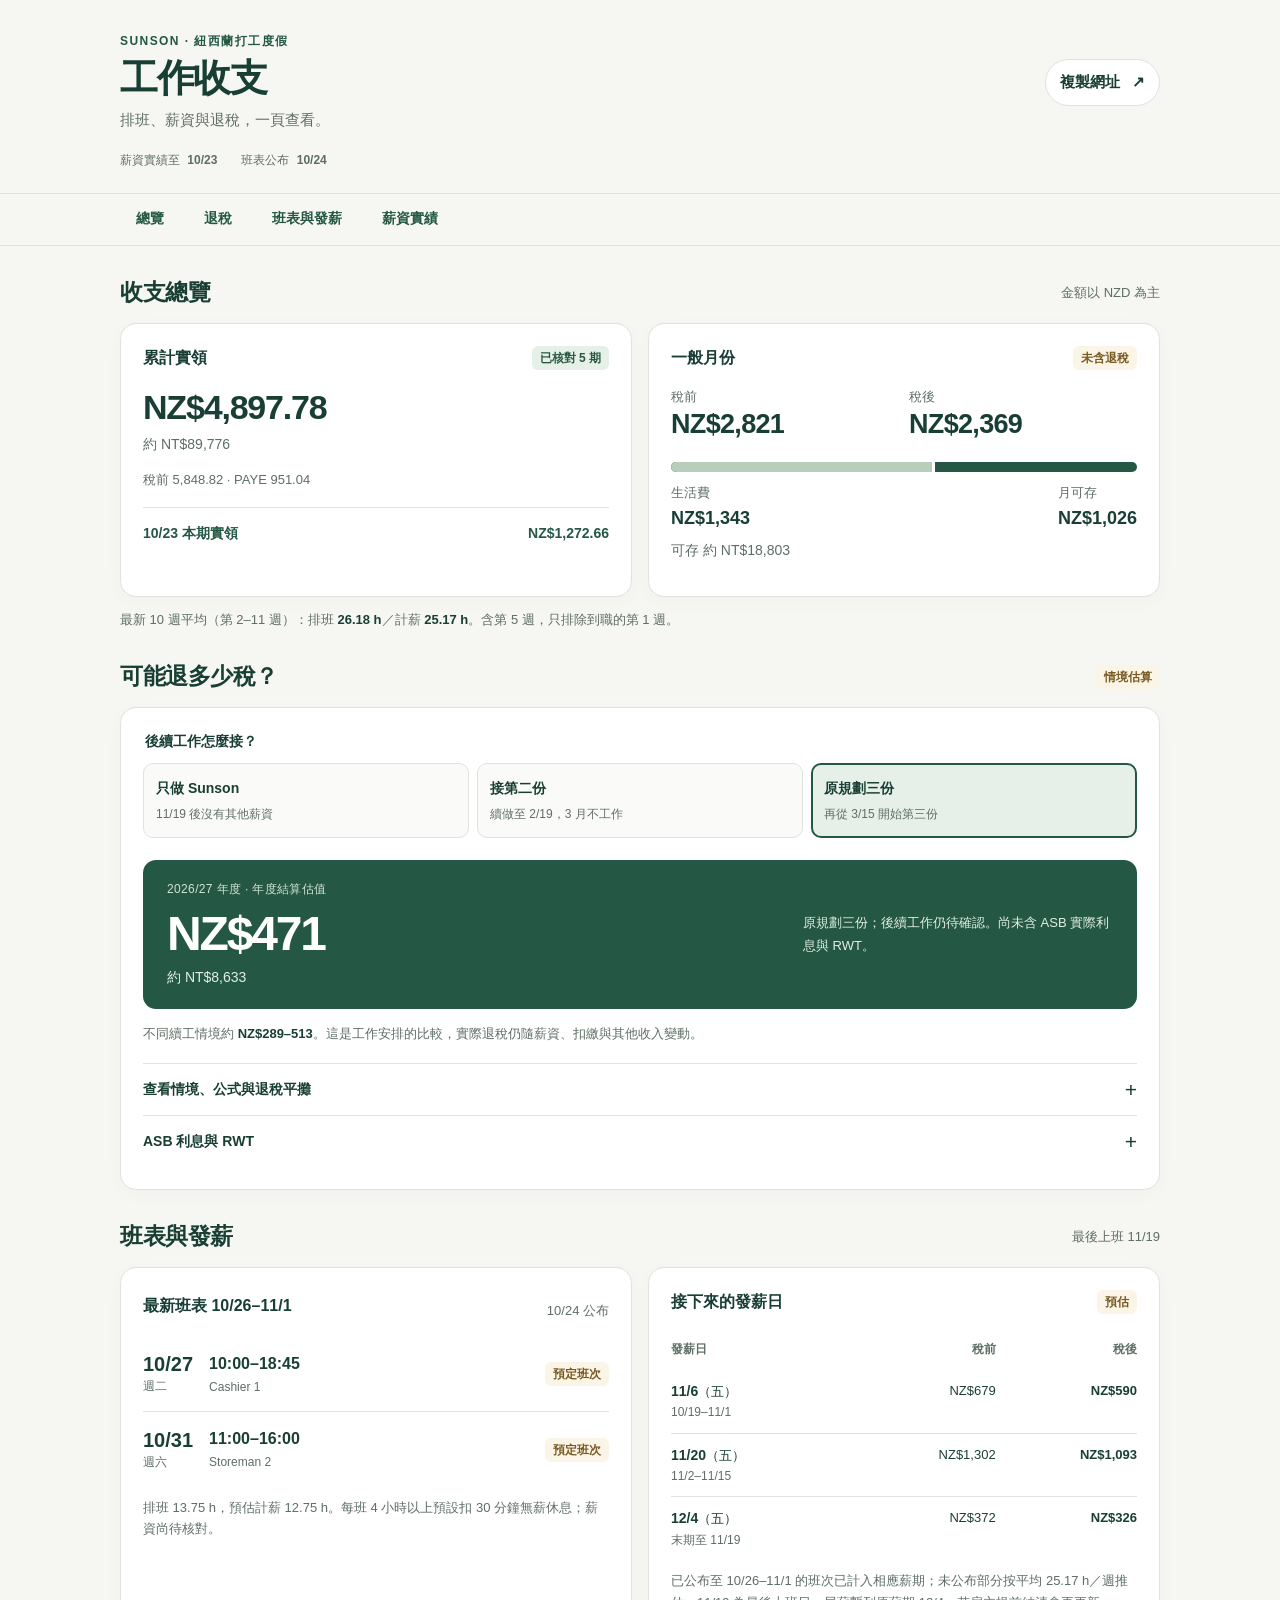
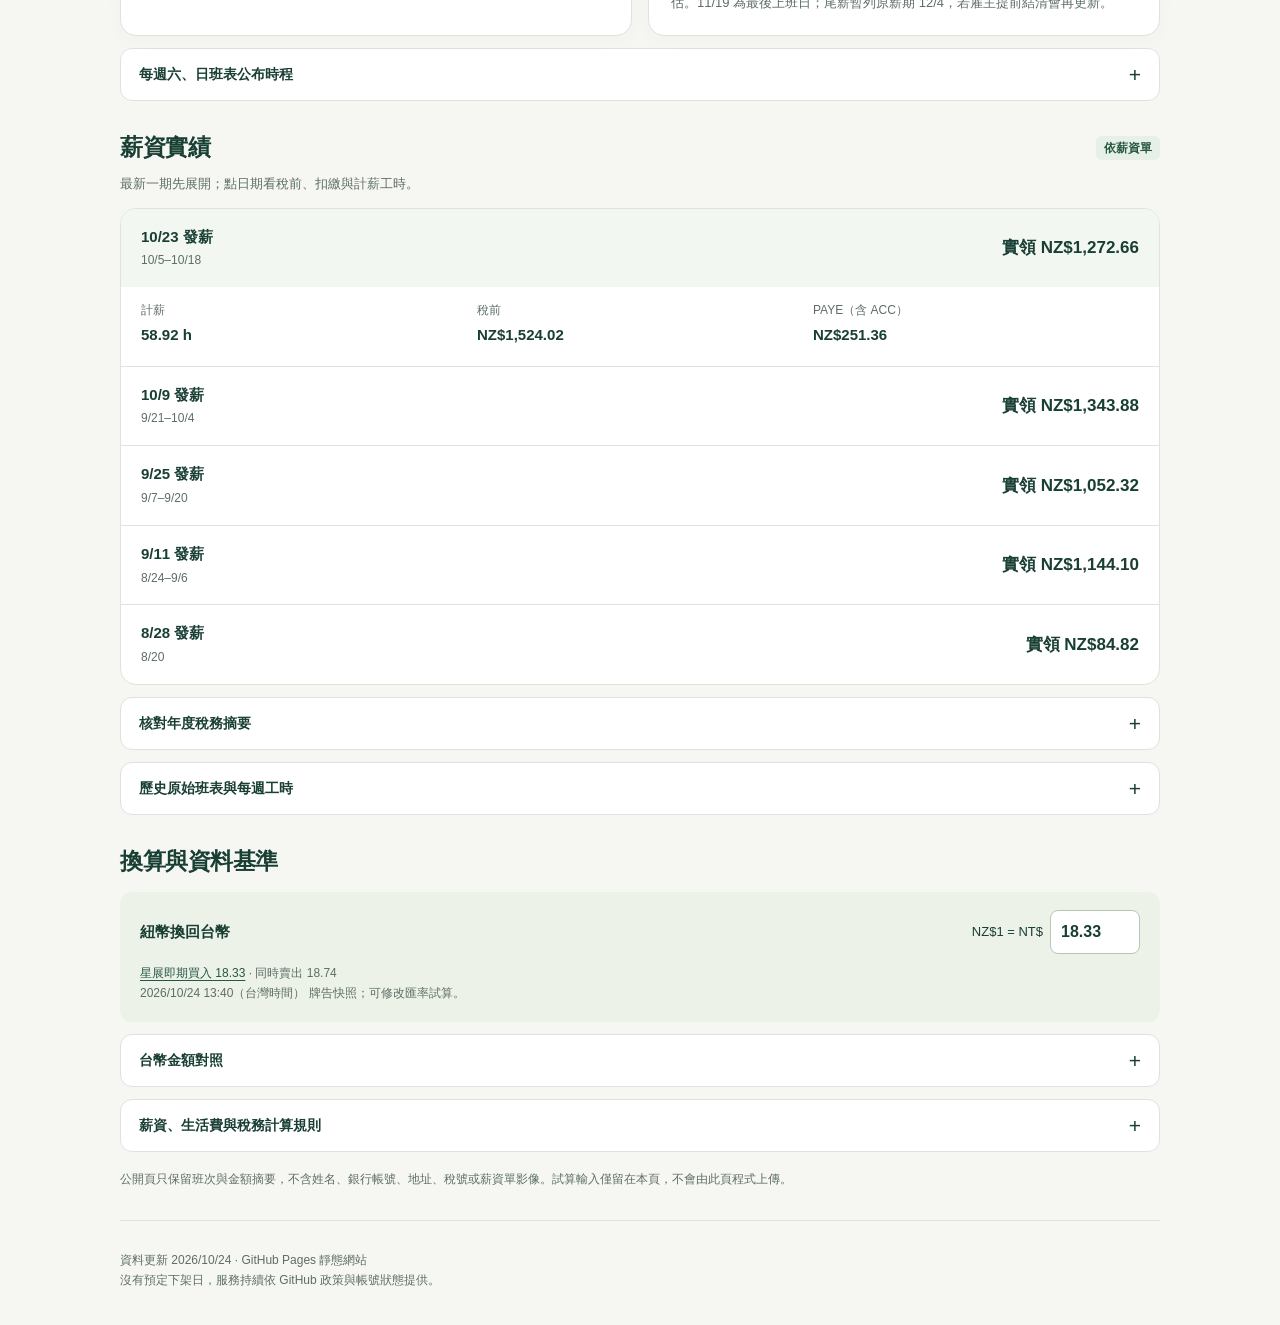
==== index.html @ 813affdb "Refresh Sunson roster and payroll forecast" ====
<!doctype html>
<html lang="zh-Hant-TW">
<head>
  <meta charset="utf-8">
  <meta name="viewport" content="width=device-width, initial-scale=1">
  <meta name="theme-color" content="#214b40">
  <meta name="robots" content="noindex,nofollow">
  <meta name="description" content="Sunson 工作排班、實際薪資與紐西蘭退稅情境。資料更新 2026/10/24，明確標示實績、班表與估算。">
  <link rel="canonical" href="https://gpt.greenparty.org.tw/sunson-work-payroll-summary/">
  <link rel="stylesheet" href="site.css?v=20261024-roster">
  <script src="site.js?v=20261024-roster" defer></script>
  <title>Sunson 工作收支｜薪資與退稅</title>
</head>
<body>
<a class="skip-link" href="#main">跳到主要內容</a>
<header class="page-header container">
  <div><p class="eyebrow">SUNSON · 紐西蘭打工度假</p><h1>工作收支</h1><p class="header-description">排班、薪資與退稅，一頁查看。</p></div>
  <button id="shareButton" class="share-button" type="button">複製網址 <span aria-hidden="true">↗</span></button>
  <p id="shareStatus" class="sr-only" role="status"></p>
  <div class="freshness"><!-- model:freshness:start -->
<span>薪資實績至 <b>10/23</b></span><span>班表公布 <b>10/24</b></span>
<!-- model:freshness:end --></div>
</header>
<nav class="section-nav" aria-label="頁內導覽"><div class="container"><a href="#overview">總覽</a><a href="#tax">退稅</a><a href="#schedule">班表與發薪</a><a href="#payroll">薪資實績</a></div></nav>
<main id="main" class="container">
  <section id="overview" class="page-section">
    <div class="section-heading"><h2>收支總覽</h2><span class="section-note">金額以 NZD 為主</span></div>
    <!-- model:overview:start -->
<div class="overview-grid">
<article class="card actual-card"><div class="card-top"><h3>累計實領</h3><span class="tag actual">已核對 5 期</span></div><p class="big-number">NZ$4,897.78</p><p class="twd"><span data-nzd-to-twd="4897.78">約 NT$89,776</span></p><p class="muted">稅前 5,848.82 · PAYE 951.04</p><a class="card-link" href="#payroll"><span>10/23 本期實領</span><b>NZ$1,272.66</b></a></article>
<article class="card budget-card"><div class="card-top"><h3>一般月份</h3><span class="tag estimate">未含退稅</span></div><div class="salary-pair"><div><span>稅前</span><strong>NZ$2,821</strong></div><div><span>稅後</span><strong>NZ$2,369</strong></div></div><div class="budget-bar" role="img" aria-label="稅後月收入約 2,369 元，其中生活費 1,343 元，可存 1,026 元"><span style="width:56.70%"></span></div><div class="budget-line"><span>生活費 <b>NZ$1,343</b></span><span>月可存 <b>NZ$1,026</b></span></div><p class="twd">可存 <span data-nzd-to-twd="1025.81">約 NT$18,803</span></p></article></div>
<p class="basis-line">最新 10 週平均（第 2–11 週）：排班 <b>26.18 h</b>／計薪 <b>25.17 h</b>。含第 5 週，只排除到職的第 1 週。</p>
<!-- model:overview:end -->
  </section>
  <section id="tax" class="page-section">
    <div class="section-heading"><h2>可能退多少稅？</h2><span class="tag estimate">情境估算</span></div>
    <div class="card tax-card">
      <!-- model:refund:start -->
<fieldset class="plan-options"><legend>後續工作怎麼接？</legend><label class="plan-option"><input type="radio" name="workPlan" value="sunson" ><span><b>只做 Sunson</b><small>11/19 後沒有其他薪資</small></span></label><label class="plan-option"><input type="radio" name="workPlan" value="two_jobs" ><span><b>接第二份</b><small>續做至 2/19，3 月不工作</small></span></label><label class="plan-option"><input type="radio" name="workPlan" value="planned" checked><span><b>原規劃三份</b><small>再從 3/15 開始第三份</small></span></label></fieldset>
<div class="refund-hero"><div><span class="overline">2026/27 年度 · 年度結算估值</span><p id="refundValue" class="refund-number">NZ$471</p><p id="refundTwd" class="twd" data-nzd-to-twd="470.98">約 NT$8,633</p></div><p id="refundBasis" class="refund-context">原規劃三份工作；後兩份尚未確定。<br>尚未含 ASB 實際利息與 RWT。</p></div>
<p class="notice">不同續工情境約 <b>NZ$289–513</b>。這是工作安排的比較，實際退稅仍隨薪資、扣繳與其他收入變動。</p>
<!-- model:refund:end -->
      <details class="disclosure"><summary>查看情境、公式與退稅平攤</summary><div class="disclosure-body">
        <!-- model:refund-detail:start -->
<div class="table-wrap"><table><caption>工作安排情境（均含已領薪資）</caption><thead><tr><th>安排</th><th>年度稅前</th><th>退稅估值</th></tr></thead><tbody><tr><th scope="row">只做 Sunson</th><td>NZ$8,202</td><td><b>NZ$289</b></td></tr><tr><th scope="row">接第二份</th><td>NZ$16,759</td><td><b>NZ$513</b></td></tr><tr><th scope="row">原規劃三份</th><td>NZ$17,410</td><td><b>NZ$471</b></td></tr></tbody></table></div>
<p class="muted">第二份暫定 2026/11/20–2027/2/19；第三份暫定 2027/3/15 起。條件沿用相同時薪、平均工時、M 稅碼及雙週發薪，均屬假設。</p>
<h3>所選情境的計算</h3><table class="math-table"><tbody><tr><th scope="row">年度應稅薪資</th><td data-tax-field="gross">NZ$17,409.57</td></tr><tr><th scope="row">薪資已扣及預估 PAYE（含 ACC）</th><td data-tax-field="paye">NZ$2,730.32</td></tr><tr><th scope="row">利息／已扣 RWT</th><td data-tax-field="interest">金額未提供；基準未計</td></tr><tr><th scope="row">全年應繳所得稅</th><td data-tax-field="income_tax">NZ$1,954.67</td></tr><tr><th scope="row">全年薪資 ACC</th><td data-tax-field="acc">NZ$304.67</td></tr><tr><th scope="row">PAYE＋RWT－所得稅－ACC</th><td data-tax-field="refund">NZ$470.98</td></tr></tbody></table>
<p class="muted">PAYE 包含 ACC，不能把扣繳全數視為可退所得稅。首末不足完整薪期仍依正常雙週算扣繳；各雇主分開計算。</p>
<h3>工時與薪期改變時</h3><table><tbody><tr><th scope="row">原規劃，未公布班次 20 h／週</th><td>NZ$452.33</td></tr><tr><th scope="row">原規劃，平均 25.17 h／週</th><td>NZ$470.98</td></tr><tr><th scope="row">原規劃，未公布班次 32 h／週</th><td>NZ$463.92</td></tr><tr><th scope="row">後兩份改為週薪（日期相同）</th><td>NZ$493.42</td></tr></tbody></table><p class="muted">20／32 小時只替換未公布部分，保留已公布班表及實績。薪期比較保留 Sunson 雙週、僅改後兩份；不是保證範圍。</p>
<h3>把退稅攤回每月</h3><table><thead><tr><th>攤回方式</th><th>含退稅月領</th><th>月可存</th></tr></thead><tbody><tr><th scope="row">6 個月</th><td data-spread-net="6">NZ$2,448</td><td data-spread-saving="6">NZ$1,104</td></tr><tr><th scope="row">9 個月</th><td data-spread-net="9">NZ$2,421</td><td data-spread-saving="9">NZ$1,078</td></tr></tbody></table><p class="muted">僅供月平均比較；稅前月薪不變，退稅會在結算後入帳。9 個月情境未計下一稅年度可能退稅。</p>
<!-- model:refund-detail:end -->
      </div></details>
      <details class="disclosure"><summary>ASB 利息與 RWT</summary><div class="disclosure-body">
        <!-- model:bank:start -->
<div class="bank-note"><div><span class="overline">已確認帳戶</span><h3>ASB Savings On Call <strong>0.25% p.a.</strong></h3></div><span class="tag estimate">利息金額待確認</span></div><p>可隨時動用，所有餘額同率；按日計息、每月入帳。0.25% 自 2026/7/15 09:00 生效，於 2026-10-23 查核。<a href="https://www.asb.co.nz/bank-accounts/interest-rates-fees.html" target="_blank" rel="noopener noreferrer">ASB 官方利率</a>。</p><p class="muted">每 NZ$1,000 平均餘額，一年稅前利息約 NZ$2.50。下方只估 10/24–3/31 的 159 天；以現行利率維持不變為假設。過去已累積但未入帳利息仍需補入；年度金額以 ASB／myIR 為準。輸入留在此裝置，不會上傳。</p>
<div class="input-grid"><label>未來期間平均餘額（NZ$）<input id="bankBalance" type="number" min="0" step="100" placeholder="例如 5,000" inputmode="decimal"></label><label>RWT 稅率（請核對實際設定）<select id="bankRwt"><option value="0.105">10.5%</option><option value="0.175" selected>17.5%（暫用假設）</option><option value="0.30">30%</option><option value="0.33">33%</option><option value="0.39">39%</option><option value="0.45">45%</option></select></label></div><p id="interestImpact" class="input-feedback" aria-live="polite">利息與 RWT 金額未提供，目前退稅先依薪資估算。</p>
<details class="disclosure"><summary>補入截至目前已收利息與 RWT</summary><div class="disclosure-body"><div class="input-grid"><label>已收稅前利息（NZ$）<input id="interestIncome" type="number" min="0" step="0.01" placeholder="依 ASB 或 myIR 金額" inputmode="decimal"></label><label>已扣 RWT（NZ$）<input id="interestRwt" type="number" min="0" step="0.01" placeholder="依 ASB 或 myIR 金額" inputmode="decimal"></label></div></div></details><p class="muted">居民利息加進所得稅，不計 ACC；RWT 再抵扣。若邊際稅率與 RWT 同為 17.5%，小額利息通常不改變退稅。若為非稅務居民，需改查 NRWT。<a href="https://www.ird.govt.nz/rwt-rate" target="_blank" rel="noopener noreferrer">IRD 利息扣繳規則</a></p>
<!-- model:bank:end -->
      </div></details>
      <p id="taxStatus" class="sr-only" role="status" aria-live="polite"></p>
    </div>
  </section>
  <section id="schedule" class="page-section">
    <div class="section-heading"><h2>班表與發薪</h2><span class="section-note">最後上班 11/19</span></div>
    <div class="schedule-grid">
      <article class="card"><!-- model:roster:start -->
<div class="subhead"><h3>最新班表 10/26–11/1</h3><span class="muted">10/24 公布</span></div><ul class="shift-list"><li><div class="shift-date"><b>10/27</b><span>週二</span></div><div><strong>10:00–18:45</strong><small>Cashier 1</small></div><span class="tag estimate">預定班次</span></li><li><div class="shift-date"><b>10/31</b><span>週六</span></div><div><strong>11:00–16:00</strong><small>Storeman 2</small></div><span class="tag estimate">預定班次</span></li></ul><p class="muted">排班 13.75 h，預估計薪 12.75 h。每班 4 小時以上預設扣 30 分鐘無薪休息；薪資尚待核對。</p>
<!-- model:roster:end --></article>
      <article class="card"><div class="subhead"><h3>接下來的發薪日</h3><span class="tag estimate">預估</span></div>
        <!-- model:paydays:start -->
<table class="payday-table"><thead><tr><th>發薪日</th><th>稅前</th><th>稅後</th></tr></thead><tbody><tr><th scope="row"><b>11/6</b><span class="pay-weekday">（五）</span><small>10/19–11/1</small></th><td>NZ$679</td><td><b>NZ$590</b></td></tr><tr><th scope="row"><b>11/20</b><span class="pay-weekday">（五）</span><small>11/2–11/15</small></th><td>NZ$1,302</td><td><b>NZ$1,093</b></td></tr><tr><th scope="row"><b>12/4</b><span class="pay-weekday">（五）</span><small>末期至 11/19</small></th><td>NZ$372</td><td><b>NZ$326</b></td></tr></tbody></table><p class="muted">已公布至 10/26–11/1 的班次已計入相應薪期；未公布部分按平均 25.17 h／週推估。11/19 為最後上班日；尾薪暫列原薪期 12/4，若雇主提前結清會再更新。</p>
<!-- model:paydays:end -->
      </article>
    </div>
    <details class="disclosure standalone"><summary>每週六、日班表公布時程</summary><div class="disclosure-body"><!-- model:publish:start -->
<ul class="publication-list"><li><b>10/31–11/1</b><span>公布 11/2–11/8 班表</span></li><li><b>11/7–11/8</b><span>公布 11/9–11/15 班表</span></li><li><b>11/14–11/15</b><span>公布 11/16–11/22 班表</span></li></ul><p class="muted">依每週六、日公布的安排推估；最後一週只工作至 11/19。</p>
<!-- model:publish:end --></div></details>
  </section>
  <section id="payroll" class="page-section">
    <div class="section-heading"><h2>薪資實績</h2><span class="tag actual">依薪資單</span></div>
    <p class="section-intro">最新一期先展開；點日期看稅前、扣繳與計薪工時。</p>
    <!-- model:actual:start -->
<div class="pay-records"><details class="pay-record" open><summary><span><b>10/23 發薪</b><small>10/5–10/18</small></span><span class="record-net">實領 NZ$1,272.66</span></summary><div class="record-body"><dl class="record-grid"><div><dt>計薪</dt><dd>58.92 h</dd></div><div><dt>稅前</dt><dd>NZ$1,524.02</dd></div><div><dt>PAYE（含 ACC）</dt><dd>NZ$251.36</dd></div></dl></div></details><details class="pay-record" ><summary><span><b>10/9 發薪</b><small>9/21–10/4</small></span><span class="record-net">實領 NZ$1,343.88</span></summary><div class="record-body"><dl class="record-grid"><div><dt>計薪</dt><dd>62.33 h</dd></div><div><dt>稅前</dt><dd>NZ$1,612.22</dd></div><div><dt>PAYE（含 ACC）</dt><dd>NZ$268.34</dd></div></dl></div></details><details class="pay-record" ><summary><span><b>9/25 發薪</b><small>9/7–9/20</small></span><span class="record-net">實領 NZ$1,052.32</span></summary><div class="record-body"><dl class="record-grid"><div><dt>計薪</dt><dd>48.37 h</dd></div><div><dt>稅前</dt><dd>NZ$1,251.14</dd></div><div><dt>PAYE（含 ACC）</dt><dd>NZ$198.82</dd></div></dl></div></details><details class="pay-record" ><summary><span><b>9/11 發薪</b><small>8/24–9/6</small></span><span class="record-net">實領 NZ$1,144.10</span></summary><div class="record-body"><dl class="record-grid"><div><dt>計薪</dt><dd>55.83 h</dd></div><div><dt>稅前</dt><dd>NZ$1,364.80</dd></div><div><dt>PAYE（含 ACC）</dt><dd>NZ$220.70</dd></div></dl></div></details><details class="pay-record" ><summary><span><b>8/28 發薪</b><small>8/20</small></span><span class="record-net">實領 NZ$84.82</span></summary><div class="record-body"><dl class="record-grid"><div><dt>計薪</dt><dd>4.67 h</dd></div><div><dt>稅前</dt><dd>NZ$96.64</dd></div><div><dt>PAYE（含 ACC）</dt><dd>NZ$11.82</dd></div></dl></div></details></div>
<!-- model:actual:end -->
    <details class="disclosure standalone"><summary>核對年度稅務摘要</summary><div class="disclosure-body"><!-- model:tax-proof:start -->
<p>5 期薪資與 10/23 稅務摘要相符：應稅 <b>NZ$5,848.82</b>，PAYE <b>NZ$951.04</b>；其中 ACC NZ$102.34、所得稅 NZ$848.70。</p>
<!-- model:tax-proof:end --></div></details>
    <details class="disclosure standalone"><summary>歷史原始班表與每週工時</summary><div class="disclosure-body"><!-- model:weeks:start -->
<div class="week-records"><details class="week-record"><summary><span><b>第 11 週 · 10/26–11/1</b><small>排班 13.75 h · 計薪約 12.75 h</small></span><span class="tag estimate">班表估計</span></summary><ul class="week-shifts"><li><span>10/27</span><b>10:00–18:45</b></li><li><span>10/31</span><b>11:00–16:00</b></li></ul></details><details class="week-record"><summary><span><b>第 10 週 · 10/19–10/25</b><small>排班 14.50 h · 計薪約 13.50 h</small></span><span class="tag estimate">班表估計</span></summary><ul class="week-shifts"><li><span>10/21</span><b>09:15–18:45</b></li><li><span>10/24</span><b>11:00–16:00</b></li></ul></details><details class="week-record"><summary><span><b>第 9 週 · 10/12–10/18</b><small>排班 25.75 h · 計薪約 25.39 h</small></span><span class="tag estimate">薪期拆估</span></summary><ul class="week-shifts"><li><span>10/16</span><b>10:30–18:45</b></li><li><span>10/17、10/18</span><b>10:00–18:45</b></li></ul></details><details class="week-record"><summary><span><b>第 8 週 · 10/5–10/11</b><small>排班 34.00 h · 計薪約 33.53 h</small></span><span class="tag estimate">薪期拆估</span></summary><ul class="week-shifts"><li><span>10/8、10/9</span><b>10:30–18:45</b></li><li><span>10/10、10/11</span><b>10:00–18:45</b></li></ul></details><details class="week-record"><summary><span><b>第 7 週 · 9/28–10/4</b><small>排班 31.00 h · 計薪約 29.61 h</small></span><span class="tag estimate">薪期拆估</span></summary><ul class="week-shifts"><li><span>9/29、10/1、10/2</span><b>10:30–15:00</b></li><li><span>10/3、10/4</span><b>10:00–18:45</b></li></ul></details><details class="week-record"><summary><span><b>第 6 週 · 9/21–9/27</b><small>排班 34.25 h · 計薪約 32.72 h</small></span><span class="tag estimate">薪期拆估</span></summary><ul class="week-shifts"><li><span>9/21</span><b>11:00–18:45</b></li><li><span>9/22、9/25</span><b>10:30–15:00</b></li><li><span>9/26、9/27</span><b>10:00–18:45</b></li></ul></details><details class="week-record"><summary><span><b>第 5 週 · 9/14–9/20</b><small>排班 17.75 h · 計薪約 16.92 h</small></span><span class="tag estimate">薪期拆估</span></summary><ul class="week-shifts"><li><span>9/15、9/17</span><b>10:30–15:00</b></li><li><span>9/20</span><b>10:00–18:45</b></li></ul></details><details class="week-record"><summary><span><b>第 4 週 · 9/7–9/13</b><small>排班 33.00 h · 計薪約 31.45 h</small></span><span class="tag estimate">薪期拆估</span></summary><ul class="week-shifts"><li><span>9/7、9/8</span><b>11:00–18:45</b></li><li><span>9/12、9/13</span><b>10:00–18:45</b></li></ul></details><details class="week-record"><summary><span><b>第 3 週 · 8/31–9/6</b><small>排班 25.25 h · 計薪約 24.41 h</small></span><span class="tag estimate">薪期拆估</span></summary><ul class="week-shifts"><li><span>9/4</span><b>11:00–18:45</b></li><li><span>9/5、9/6</span><b>10:00–18:45</b></li></ul></details><details class="week-record"><summary><span><b>第 2 週 · 8/24–8/30</b><small>排班 32.50 h · 計薪約 31.42 h</small></span><span class="tag estimate">薪期拆估</span></summary><ul class="week-shifts"><li><span>8/27、8/28</span><b>10:00–18:00</b></li><li><span>8/29</span><b>11:00–18:45</b></li><li><span>8/30</span><b>10:00–18:45</b></li></ul></details><details class="week-record"><summary><span><b>第 1 週 · 8/17–8/23</b><small>排班 5.00 h · 計薪約 4.67 h</small></span><span class="tag actual">薪資單</span></summary><ul class="week-shifts"><li><span>8/20</span><b>10:00–15:00</b></li></ul><p class=muted>本週不列入平均。</p></details></div><p class="muted">平均採第 2–11 週，排班共 261.75 h、計薪共 251.70 h。已領薪週按薪期實績比例拆分，單週仍屬估值；未領薪週才扣預設休息。</p>
<!-- model:weeks:end --></div></details>
  </section>
  <section class="page-section" aria-labelledby="sources-title">
    <div class="section-heading"><h2 id="sources-title">換算與資料基準</h2></div>
    <div class="fx-card"><!-- model:fx:start -->
<div class="fx-heading"><label for="fxRate">紐幣換回台幣</label><span class="rate-input">NZ$1 = NT$ <input id="fxRate" type="number" min="0.01" max="1000" step="0.01" value="18.33" inputmode="decimal" aria-describedby="fxHelp"></span></div><p id="fxHelp"><a href="https://www.dbs.com.tw/personal-zh/rates/foreign-exchange-rates.page" target="_blank" rel="noopener noreferrer">星展即期買入 18.33</a> · 同時賣出 18.74<br>2026/10/24 13:40（台灣時間） 牌告快照；可修改匯率試算。</p>
<!-- model:fx:end --></div>
    <details class="disclosure standalone"><summary>台幣金額對照</summary><div class="disclosure-body"><!-- model:currency-details:start -->
<p class="muted">依上方星展買入牌告或自行輸入的匯率換算，僅供參考。</p><h3>一般月份</h3><table><tbody><tr><th scope="row">月薪稅前</th><td><span data-nzd-to-twd="2821.20">約 NT$51,713</span></td></tr><tr><th scope="row">月薪稅後</th><td><span data-nzd-to-twd="2369.14">約 NT$43,426</span></td></tr><tr><th scope="row">每月生活費</th><td><span data-nzd-to-twd="1343.33">約 NT$24,623</span></td></tr><tr><th scope="row">每月可存</th><td><span data-nzd-to-twd="1025.81">約 NT$18,803</span></td></tr></tbody></table><h3>薪資單與後續發薪</h3><ul class="currency-comparison"><li><b>11/6 預估</b><div><span><small>稅前</small><span data-nzd-to-twd="678.99">約 NT$12,446</span></span><span><small>稅後</small><span data-nzd-to-twd="590.29">約 NT$10,820</span></span></div></li><li><b>11/20 預估</b><div><span><small>稅前</small><span data-nzd-to-twd="1302.09">約 NT$23,867</span></span><span><small>稅後</small><span data-nzd-to-twd="1093.45">約 NT$20,043</span></span></div></li><li><b>12/4 預估</b><div><span><small>稅前</small><span data-nzd-to-twd="372.03">約 NT$6,819</span></span><span><small>稅後</small><span data-nzd-to-twd="326.47">約 NT$5,984</span></span></div></li><li><b>10/23 已領</b><div><span><small>稅前</small><span data-nzd-to-twd="1524.02">約 NT$27,935</span></span><span><small>稅後</small><span data-nzd-to-twd="1272.66">約 NT$23,328</span></span></div></li><li><b>10/9 已領</b><div><span><small>稅前</small><span data-nzd-to-twd="1612.22">約 NT$29,552</span></span><span><small>稅後</small><span data-nzd-to-twd="1343.88">約 NT$24,633</span></span></div></li><li><b>9/25 已領</b><div><span><small>稅前</small><span data-nzd-to-twd="1251.14">約 NT$22,933</span></span><span><small>稅後</small><span data-nzd-to-twd="1052.32">約 NT$19,289</span></span></div></li><li><b>9/11 已領</b><div><span><small>稅前</small><span data-nzd-to-twd="1364.80">約 NT$25,017</span></span><span><small>稅後</small><span data-nzd-to-twd="1144.10">約 NT$20,971</span></span></div></li><li><b>8/28 已領</b><div><span><small>稅前</small><span data-nzd-to-twd="96.64">約 NT$1,771</span></span><span><small>稅後</small><span data-nzd-to-twd="84.82">約 NT$1,555</span></span></div></li></ul><h3>所選退稅情境攤回每月</h3><ul class="currency-comparison"><li><b>攤回 6 個月</b><div><span><small>含退稅月領</small><span data-spread-net-twd="6" data-nzd-to-twd="2447.64">約 NT$44,865</span></span><span><small>月可存</small><span data-spread-saving-twd="6" data-nzd-to-twd="1104.31">約 NT$20,242</span></span></div></li><li><b>攤回 9 個月</b><div><span><small>含退稅月領</small><span data-spread-net-twd="9" data-nzd-to-twd="2421.47">約 NT$44,386</span></span><span><small>月可存</small><span data-spread-saving-twd="9" data-nzd-to-twd="1078.14">約 NT$19,762</span></span></div></li></ul>
<!-- model:currency-details:end --></div></details>
    <details class="disclosure standalone"><summary>薪資、生活費與稅務計算規則</summary><div class="disclosure-body"><!-- model:method:start -->
<div class="method-grid"><div><h3>薪資與預算</h3><ul><li>累計前 20 小時按 NZ$19.16，其後 NZ$23.95；另加 8% 假期加給，已計入各期稅前。</li><li>未領薪每班滿 4 小時扣 30 分鐘；薪資單時數保留實績，不再扣一次。</li><li>一般月薪按雙週 ×26÷12；固定生活費每週 NZ$310，月化 ×52÷12。房租 120、油錢 40、餐費 150／週。</li></ul></div><div><h3>退稅的年度與限制</h3><ul><li>只計 2026/4/1–2027/3/31 入帳薪資。依假設薪期，3/26 領 3/15–21；3/22 後若 4/9 領，歸下一稅年。</li><li>M 稅碼依 IRD 官方截尾規則；普通工資與 8% 加給分別取分。公式已重現五期實際 PAYE。</li><li>ACC 1.75%，上限 NZ$156,641；利息不課 ACC。現有薪資情境皆未達 IETC 最低 NZ$24,000，未加所得稅抵免。</li><li>未提供的其他收入、境外收入、居住身分與抵免可能影響結算；後續雇主、薪期、時薪與工時確定後須重算。</li></ul></div></div>
<!-- model:method:end --><h3>官方依據</h3><!-- model:sources:start -->
<ul class="source-list"><li><a href="https://www.ird.govt.nz/-/media/project/ir/home/documents/digital-service-providers/software-providers/payroll-calculations-business-rules-specifications/payroll-calculations-and-business-rules-specification.pdf" target="_blank" rel="noopener noreferrer">IRD 2026/27 PAYE 公式 §5.2</a></li><li><a href="https://www.ird.govt.nz/income-tax/income-tax-for-individuals/tax-codes-and-tax-rates-for-individuals/tax-rates-for-individuals" target="_blank" rel="noopener noreferrer">所得稅級距</a> · <a href="https://www.ird.govt.nz/income-tax/income-tax-for-individuals/acc-clients-and-carers/acc-earners-levy-rates" target="_blank" rel="noopener noreferrer">ACC 費率</a></li><li><a href="https://www.ird.govt.nz/income-tax/income-tax-for-individuals/individual-tax-credits/independent-earner-tax-credit-ietc" target="_blank" rel="noopener noreferrer">IETC 資格</a> · <a href="https://www.ird.govt.nz/international-tax/individuals/tax-residency-status-for-individuals" target="_blank" rel="noopener noreferrer">稅務居民</a></li><li><a href="https://www.employment.govt.nz/pay-and-hours/pay-and-wages/final-pay" target="_blank" rel="noopener noreferrer">尾薪時程</a> · <a href="https://www.taxtechnical.ird.govt.nz/operational-positions/commissioners-operational-position-on-calculating-paye-on-holiday-pay" target="_blank" rel="noopener noreferrer">假期薪資扣繳</a></li><li><a href="https://www.ird.govt.nz/-/media/project/ir/home/documents/forms-and-guides/ir300---ir399/ir335/ir335.pdf" target="_blank" rel="noopener noreferrer">IRD 雇主指南（部分薪期）</a> · <a href="https://www.taxpolicy.ird.govt.nz/-/media/project/ir/tp/publications/2018/2018-other-mts-cabinet-papers/2018-other-mts-cabinet-papers-3-1-paye-pdf.pdf" target="_blank" rel="noopener noreferrer">薪資收現年度</a></li></ul>
<!-- model:sources:end --><p class="muted">官方稅務規則於 2026/10/23 查核。最終結算以 IRD 及實際收入資料為準。</p></div></details>
    <p class="privacy-note">公開頁只保留班次與金額摘要，不含姓名、銀行帳號、地址、稅號或薪資單影像。試算輸入僅留在本頁，不會由此頁程式上傳。</p>
  </section>
</main>
<footer class="container">資料更新 2026/10/24 · GitHub Pages 靜態網站<br>沒有預定下架日，服務持續依 GitHub 政策與帳號狀態提供。</footer>
<!-- model:client-data:start -->
<script id="forecastModel" type="application/json">{"scenarios": {"sunson": {"id": "sunson", "label": "只做 Sunson", "description": "11/19 後沒有其他薪資", "gross": "8201.93", "paye": "1293.94", "interest": "0", "rwt": "0", "income_tax": "861.20", "acc": "143.53", "refund": "289.21"}, "two_jobs": {"id": "two_jobs", "label": "接第二份", "description": "續做至 2/19，3 月不工作", "gross": "16758.52", "paye": "2647.00", "interest": "0", "rwt": "0", "income_tax": "1840.74", "acc": "293.27", "refund": "512.99"}, "planned": {"id": "planned", "label": "原規劃三份", "description": "再從 3/15 開始第三份", "gross": "17409.57", "paye": "2730.32", "interest": "0", "rwt": "0", "income_tax": "1954.67", "acc": "304.67", "refund": "470.98"}}, "monthly": {"gross": "2821.195", "paye": "452.0533333333333333333333333", "net": "2369.141666666666666666666667", "cost": "1343.333333333333333333333333", "saving": "1025.808333333333333333333334"}, "defaultPlan": "planned", "interest": {"account": "ASB Savings On Call", "annual_rate": "0.0025", "annual_gross": null, "annual_rwt": null, "forecast_days": 159, "checked_on": "2026-10-23", "source_url": "https://www.asb.co.nz/bank-accounts/interest-rates-fees.html", "basis": "使用者更正銀行為 ASB，確認 Savings On Call；現行 0.25% 自 2026/7/15 生效。存款餘額、實收利息及 RWT 待確認，基準未計利息。", "effective_at": "2026/7/15 09:00"}, "updated": "2026-10-24"}</script>
<!-- model:client-data:end -->
</body>
</html>
---- site.css ----
:root{--ink:#193f35;--muted:#5d6e65;--paper:#f6f7f2;--card:#fff;--line:#dce4dc;--green:#245844;--mint:#e6f0e9;--gold:#96702f;--sand:#fbf5e8;--radius:16px;--shadow:0 5px 20px #193f3506}
*{box-sizing:border-box}html{scroll-behavior:smooth;scroll-padding-top:80px}body{margin:0;background:var(--paper);color:var(--ink);font-size:15px;font-family:-apple-system,BlinkMacSystemFont,"Noto Sans TC","PingFang TC","Microsoft JhengHei",sans-serif;line-height:1.65}a{color:var(--green);text-underline-offset:3px}button,input,select{font:inherit}input,select{font-size:16px}button,a,input,select,summary{-webkit-tap-highlight-color:transparent}:focus-visible{outline:3px solid #bf8d38;outline-offset:4px}button,summary{cursor:pointer}button{color:inherit}.container{width:min(1040px,calc(100% - 40px));margin-inline:auto}.sr-only{position:absolute;width:1px;height:1px;padding:0;overflow:hidden;clip:rect(0,0,0,0);white-space:nowrap;border:0}.skip-link{position:fixed;top:-80px;left:16px;background:white;padding:10px;z-index:10}.skip-link:focus{top:8px}.page-header{position:relative;display:flex;align-items:center;justify-content:space-between;gap:18px;flex-wrap:wrap;padding-block:32px 22px}.eyebrow{margin:0 0 4px;font-size:12px;font-weight:750;letter-spacing:.12em;color:var(--green)}h1{font-size:38px;line-height:1.2;letter-spacing:-.035em;margin:0}h2{font-size:23px;letter-spacing:-.02em;line-height:1.3;margin:0}h3{font-size:16px;margin:0 0 8px;line-height:1.5}.header-description{margin:7px 0 0;color:var(--muted)}.share-button{background:white;border:1px solid var(--line);padding:10px 14px;border-radius:99px;min-height:44px;font-weight:650}.share-button span{margin-left:8px}.freshness{display:flex;flex-wrap:wrap;gap:8px 24px;flex-basis:100%;color:var(--muted);font-size:12px}.freshness b{font-weight:600;margin-left:4px}.section-nav{position:sticky;top:0;z-index:5;background:#f6f7f2f5;border-block:1px solid var(--line);backdrop-filter:blur(8px)}.section-nav .container{display:flex;gap:8px}.section-nav a{padding:13px 16px;text-decoration:none;white-space:nowrap;font-size:14px;font-weight:700;min-height:48px;border-bottom:2px solid transparent}.section-nav a:hover,.section-nav a:focus-visible{color:var(--green);border-bottom-color:var(--green)}.page-section{padding-top:32px;scroll-margin-top:12px}.section-heading{display:flex;align-items:center;justify-content:space-between;gap:12px;margin-bottom:15px}.section-note,.section-intro{color:var(--muted);font-size:13px}.section-intro{margin-top:-5px}.card{min-width:0;background:var(--card);border:1px solid var(--line);border-radius:var(--radius);padding:22px;box-shadow:var(--shadow)}.overview-grid,.schedule-grid{display:grid;grid-template-columns:1fr 1fr;gap:16px}.card-top,.subhead{display:flex;justify-content:space-between;gap:12px;align-items:center;margin-bottom:16px}.card-top h3,.subhead h3{margin:0}.tag{display:inline-block;flex:0 0 auto;padding:3px 8px;border-radius:6px;font-size:12px;line-height:1.5;font-weight:650}.tag.actual{background:var(--mint);color:#285940}.tag.estimate{background:var(--sand);color:#795a23}.big-number{font-size:34px;line-height:1.25;font-weight:780;letter-spacing:-.035em;font-variant-numeric:tabular-nums;margin:0}.twd{font-size:14px;color:var(--muted);margin:5px 0 12px;font-variant-numeric:tabular-nums}.muted{color:var(--muted);font-size:13px;margin:10px 0 0;overflow-wrap:anywhere}.card-link{display:flex;justify-content:space-between;text-decoration:none;font-size:14px;font-weight:650;padding-top:14px;margin-top:17px;border-top:1px solid var(--line)}.salary-pair{display:grid;grid-template-columns:1fr 1fr;gap:10px}.salary-pair span{display:block;color:var(--muted);font-size:13px}.salary-pair strong{display:block;font-size:27px;line-height:1.3;font-variant-numeric:tabular-nums;letter-spacing:-.025em}.budget-bar{height:10px;border-radius:20px;background:var(--green);overflow:hidden;margin:20px 0 10px}.budget-bar span{display:block;background:#b9cdbb;height:100%;border-right:3px solid white}.budget-line{display:flex;justify-content:space-between;gap:12px;font-size:13px;color:var(--muted)}.budget-line b{color:var(--ink);display:block;font-size:18px;font-variant-numeric:tabular-nums}.basis-line{font-size:13px;color:var(--muted);margin:12px 0 0}.basis-line b{font-weight:650;color:var(--ink)}.tax-card{padding:22px}.plan-options{border:0;padding:0;margin:0 0 22px;display:grid;grid-template-columns:repeat(3,1fr);gap:8px}.plan-options legend{font-size:14px;font-weight:700;margin-bottom:10px}.plan-option{position:relative;cursor:pointer}.plan-option input{position:absolute;opacity:0;width:1px;height:1px}.plan-option span{display:block;height:100%;padding:12px;border:1px solid var(--line);border-radius:10px;background:#fafbf8}.plan-option b{font-size:14px}.plan-option small{display:block;color:var(--muted);font-size:12px;margin-top:4px}.plan-option input:checked+span{border:2px solid var(--green);background:var(--mint);padding:11px}.plan-option input:focus-visible+span{outline:3px solid #bf8d38;outline-offset:3px}.refund-hero{display:flex;justify-content:space-between;align-items:center;gap:20px;padding:20px 24px;border-radius:13px;background:var(--green);color:white}.overline{font-size:12px;letter-spacing:.03em;display:block;color:var(--muted)}.refund-hero .overline{color:#d1e2d5}.refund-number{font-size:48px;font-weight:800;line-height:1.1;letter-spacing:-.045em;font-variant-numeric:tabular-nums;margin:9px 0 5px}.refund-hero .twd{color:#e2eee4;margin:0}.refund-context{font-size:13px;line-height:1.8;margin:0;max-width:310px;color:#e2eee4}.notice{font-size:13px;margin:14px 0 18px;color:var(--muted)}.notice b{color:var(--ink);white-space:nowrap}.disclosure{border-top:1px solid var(--line)}.disclosure>summary{padding:14px 0;min-height:48px;list-style:none;font-size:14px;font-weight:650;display:flex;align-items:center;justify-content:space-between;gap:12px}.disclosure>summary::after{content:"+";font-size:21px;font-weight:400;line-height:1;flex:none}.disclosure[open]>summary::after{content:"−"}.disclosure summary::-webkit-details-marker,.pay-record summary::-webkit-details-marker,.week-record summary::-webkit-details-marker{display:none}.disclosure-body{padding:0 0 18px;min-width:0}.disclosure-body h3{margin-top:24px}.disclosure-body h3:first-child{margin-top:0}.standalone{background:white;border:1px solid var(--line);border-radius:12px;margin-top:12px;padding:0 18px}.standalone .disclosure-body{padding-bottom:18px}.table-wrap{overflow-x:auto}table{border-collapse:collapse;width:100%;font-size:13px;font-variant-numeric:tabular-nums}caption{text-align:left;font-weight:700;padding:0 0 10px}th,td{padding:10px 8px;border-bottom:1px solid var(--line);text-align:right;vertical-align:top}th:first-child,td:first-child{text-align:left}thead th{font-size:12px;color:var(--muted);font-weight:600}tbody th{font-weight:500}td{white-space:nowrap}tr:last-child>*{border-bottom:0}.math-table td{font-weight:650;white-space:normal}.math-table tr:last-child{background:var(--mint)}.bank-note{display:flex;flex-wrap:wrap;justify-content:space-between;gap:14px;align-items:center}.bank-note h3{margin:4px 0 0}.bank-note strong{margin-left:8px;color:var(--green)}.input-grid{display:grid;grid-template-columns:1fr 1fr;gap:12px;margin-top:15px}.input-grid label{font-size:13px;color:var(--muted)}input[type=number],select{width:100%;min-height:44px;border:1px solid #b5c7b8;border-radius:8px;padding:8px 10px;color:var(--ink);background:white;margin-top:5px;max-width:100%}.input-feedback{padding:10px 13px;background:var(--mint);border-radius:8px;font-size:13px}.shift-list{list-style:none;margin:0;padding:0}.shift-list li{display:flex;align-items:center;gap:16px;border-bottom:1px solid var(--line);padding:14px 0;flex-wrap:wrap}.shift-list li:last-child{border:0}.shift-date{min-width:45px}.shift-date b{display:block;font-size:20px;line-height:1.3}.shift-date span,.shift-list small{display:block;font-size:12px;color:var(--muted)}.shift-list .tag{margin-left:auto}.shift-list strong{font-variant-numeric:tabular-nums;font-size:16px}.payday-table th,.payday-table td{padding-inline:0}.payday-table small{display:block;color:var(--muted);font-size:12px}.payday-table tbody th b{font-size:14px}.publication-list{list-style:none;margin:0;padding:0;display:grid;grid-template-columns:1fr 1fr;gap:8px 20px}.publication-list li{display:flex;justify-content:space-between;gap:10px;font-size:13px;padding:8px 0;border-bottom:1px solid var(--line)}.publication-list span{color:var(--muted);text-align:right}.pay-records{border:1px solid var(--line);border-radius:var(--radius);background:white;overflow:hidden}.pay-record{border-bottom:1px solid var(--line)}.pay-record:last-child{border:0}.pay-record>summary{list-style:none;display:flex;align-items:center;justify-content:space-between;gap:14px;padding:16px 20px}.pay-record[open]>summary{background:#f3f7f1}.pay-record small,.week-record small{display:block;font-size:12px;color:var(--muted);font-weight:400;margin-top:2px}.record-net{font-weight:700;font-size:17px;font-variant-numeric:tabular-nums;white-space:nowrap}.record-body{padding:14px 20px 18px}.record-grid{display:grid;grid-template-columns:repeat(3,1fr);gap:10px;margin:0}.record-grid dt{color:var(--muted);font-size:12px}.record-grid dd{margin:2px 0 0;font-size:15px;font-weight:650;font-variant-numeric:tabular-nums}.week-record{border-top:1px solid var(--line)}.week-record:first-child{border:0}.week-record>summary{list-style:none;display:flex;justify-content:space-between;gap:10px;align-items:center;padding:12px 0;font-size:13px}.week-shifts{list-style:none;margin:0;padding:0 0 10px}.week-shifts li{display:flex;justify-content:space-between;gap:12px;font-size:13px;padding:3px 0}.week-shifts b{font-weight:500;white-space:nowrap}.fx-card{padding:18px 20px;background:#edf2e9;border-radius:12px}.fx-heading{display:flex;flex-wrap:wrap;align-items:center;justify-content:space-between;gap:12px}.fx-heading label{font-weight:700}.rate-input{display:flex;align-items:center;gap:7px;font-size:13px;white-space:nowrap}.rate-input input{width:90px;margin:0;font-size:16px;font-weight:650}.fx-card p{font-size:12px;color:var(--muted);margin:10px 0 0}.method-grid{display:grid;grid-template-columns:1fr 1fr;gap:24px}.method-grid ul{padding-left:18px;font-size:13px;color:var(--muted);margin:0}.method-grid li+li{margin-top:8px}.source-list{display:grid;grid-template-columns:1fr 1fr;gap:5px 18px;padding-left:18px;font-size:13px}.privacy-note{color:var(--muted);font-size:12px;margin:18px 0 0}footer{padding-block:30px 34px;color:var(--muted);font-size:12px;border-top:1px solid var(--line);margin-top:30px}
@media(max-width:760px){.container{width:calc(100% - 28px)}.page-header{padding-block:22px 16px;gap:12px}h1{font-size:32px}.eyebrow{font-size:11px}.header-description{font-size:13px}.share-button{font-size:12px;padding:6px 10px;position:absolute;right:0;top:42px;min-height:40px}.page-header>div:first-child{width:100%}.freshness{gap:4px 14px;font-size:11px}.section-nav .container{gap:0;justify-content:space-between}.section-nav a{padding:12px 7px;font-size:13px;min-height:46px}.page-section{padding-top:25px}h2{font-size:21px}.section-heading{margin-bottom:12px}.section-note{font-size:12px}.overview-grid,.schedule-grid{grid-template-columns:1fr;gap:12px}.card{padding:18px}.card-top{margin-bottom:12px}.big-number{font-size:32px}.salary-pair strong{font-size:26px}.budget-bar{margin-top:16px}.card-link{margin-top:13px;padding-top:12px}.basis-line{font-size:12px}.tax-card{padding:16px}.plan-options{grid-template-columns:1fr;margin-bottom:16px;gap:6px}.plan-options legend{margin-bottom:8px}.plan-option span{padding:10px 12px;display:flex;gap:8px;justify-content:space-between;align-items:center}.plan-option small{margin:0;text-align:right;font-size:11px}.plan-option b{font-size:13px;flex-shrink:0}.plan-option input:checked+span{padding:9px 11px}.refund-hero{padding:18px;gap:16px;align-items:flex-start;flex-direction:column}.refund-number{font-size:44px}.refund-context{font-size:12px;max-width:none}.refund-context br{display:none}.notice{font-size:12px}.disclosure>summary{font-size:13px}.disclosure-body h3{font-size:15px}.standalone{padding:0 14px}th,td{padding:9px 4px;font-size:12px}.math-table th{max-width:165px}.input-grid{gap:10px}.input-grid label{font-size:12px}.shift-list .tag{margin-left:0;font-size:11px}.shift-list li{gap:12px}.publication-list{grid-template-columns:1fr;gap:0}.pay-record>summary{padding:14px}.record-net{font-size:15px}.record-body{padding:12px 14px 16px}.record-grid{gap:6px}.record-grid dd{font-size:13px}.record-grid dt{font-size:11px}.week-record .tag{font-size:11px}.fx-card{padding:15px}.method-grid,.source-list{grid-template-columns:1fr;gap:16px}.source-list{gap:7px}.section-intro{font-size:12px}}
@media(max-width:360px){.share-button{padding:7px 9px}.share-button span{display:none}.section-nav a{font-size:12px}.freshness{gap:2px 10px}.big-number{font-size:29px}.input-grid{grid-template-columns:1fr}.record-net{font-size:14px}.record-grid{grid-template-columns:1fr 1fr}.record-grid>div:last-child{grid-column:1/-1}.plan-option small{max-width:155px}.salary-pair strong{font-size:24px}}
@media(prefers-reduced-motion:reduce){html{scroll-behavior:auto}}
@media print{body{background:white}.section-nav,.share-button,.skip-link{display:none}.container{width:100%}.page-header{padding-top:0}h1{font-size:28px}.page-section{padding-top:18px}.card,.standalone{box-shadow:none;break-inside:avoid}.disclosure>summary::after{display:none}.refund-hero{print-color-adjust:exact;-webkit-print-color-adjust:exact}.plan-options,.input-grid{display:none}a{color:inherit}.source-list{font-size:11px}footer{padding-bottom:0}}

.currency-comparison{list-style:none;margin:0;padding:0}.currency-comparison li{padding:12px 0;border-bottom:1px solid var(--line);font-size:13px}.currency-comparison li:last-child{border:0}.currency-comparison li>div{display:grid;grid-template-columns:1fr 1fr;gap:10px;margin-top:5px}.currency-comparison small{display:block;color:var(--muted);font-size:12px}.currency-comparison [data-nzd-to-twd]{font-variant-numeric:tabular-nums;white-space:nowrap}.payday-table th b{white-space:nowrap}
@media(max-width:760px){.schedule-grid article:first-child .subhead{flex-wrap:wrap;gap:3px}.schedule-grid article:first-child .subhead h3{flex-basis:100%}.schedule-grid article:first-child .subhead .muted{margin:0;white-space:nowrap}}

@media(max-width:760px){.pay-weekday{display:block;font-size:12px;color:var(--muted)}}
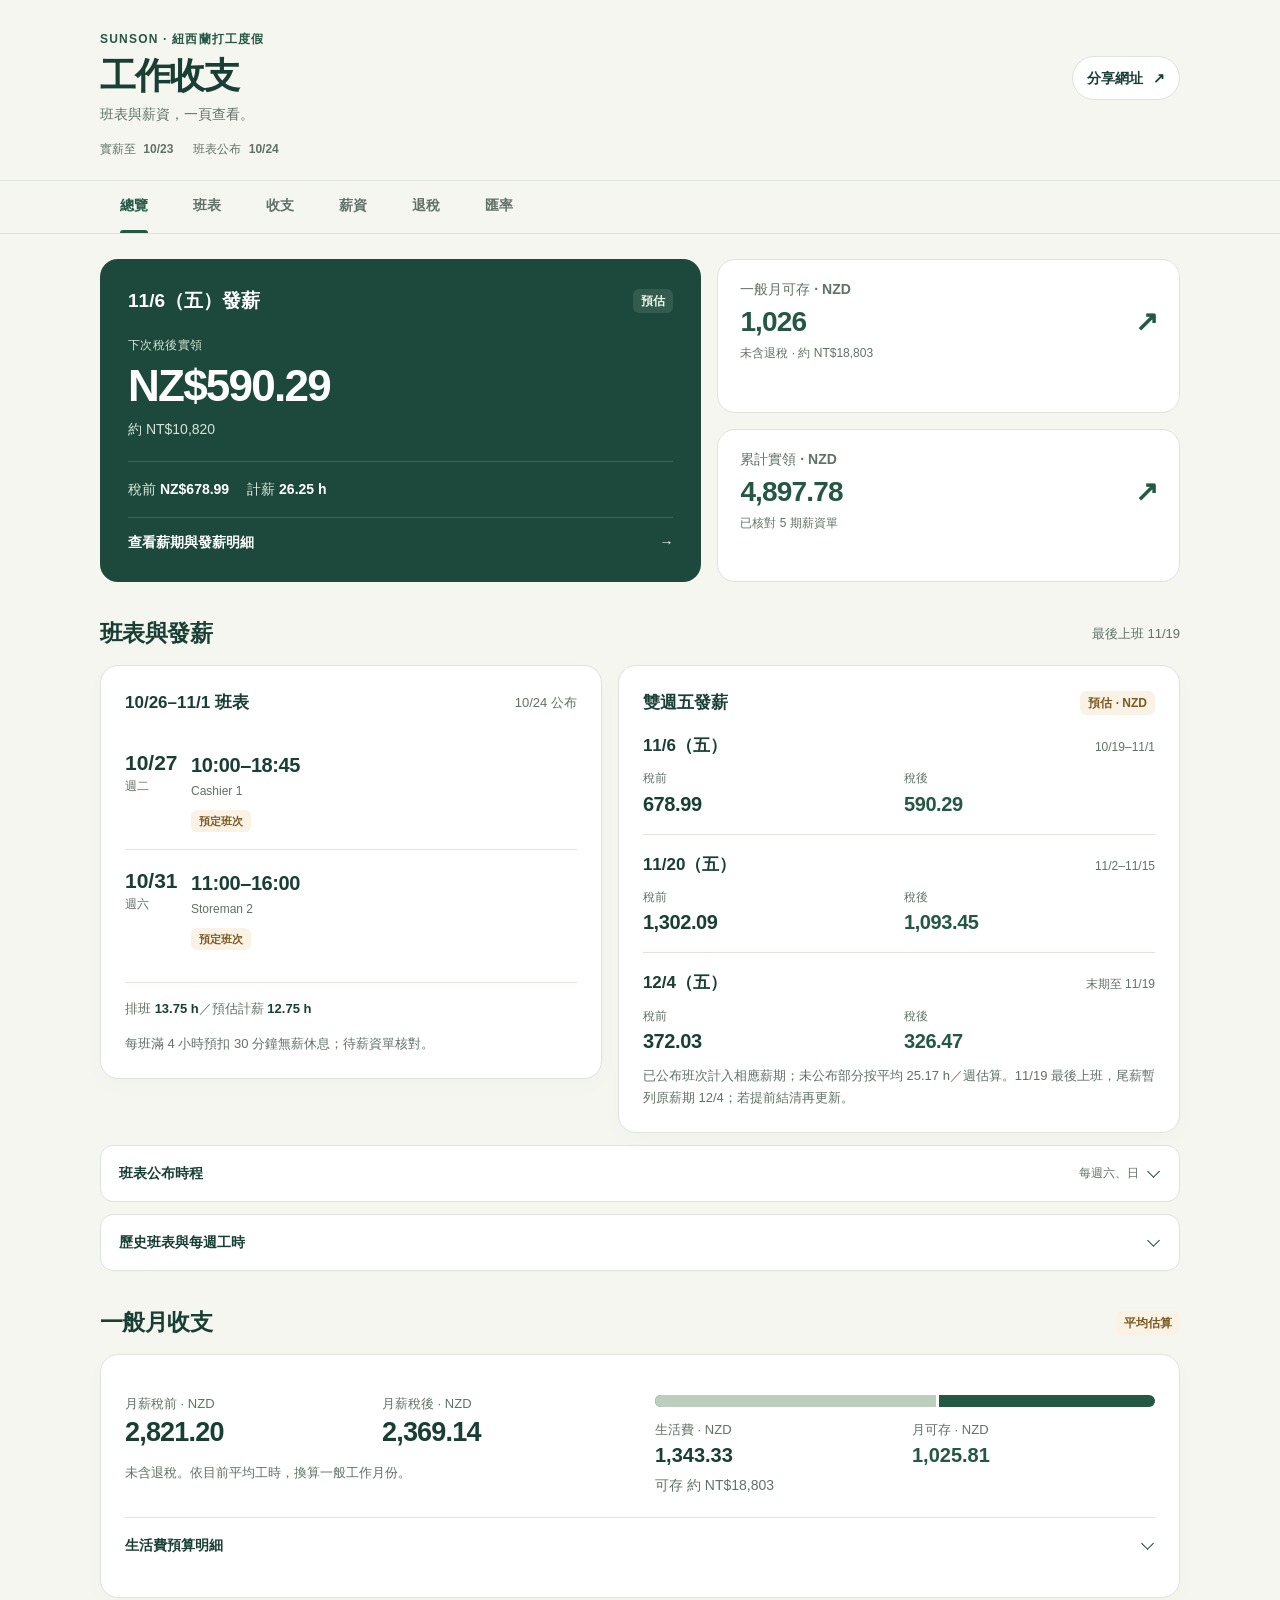
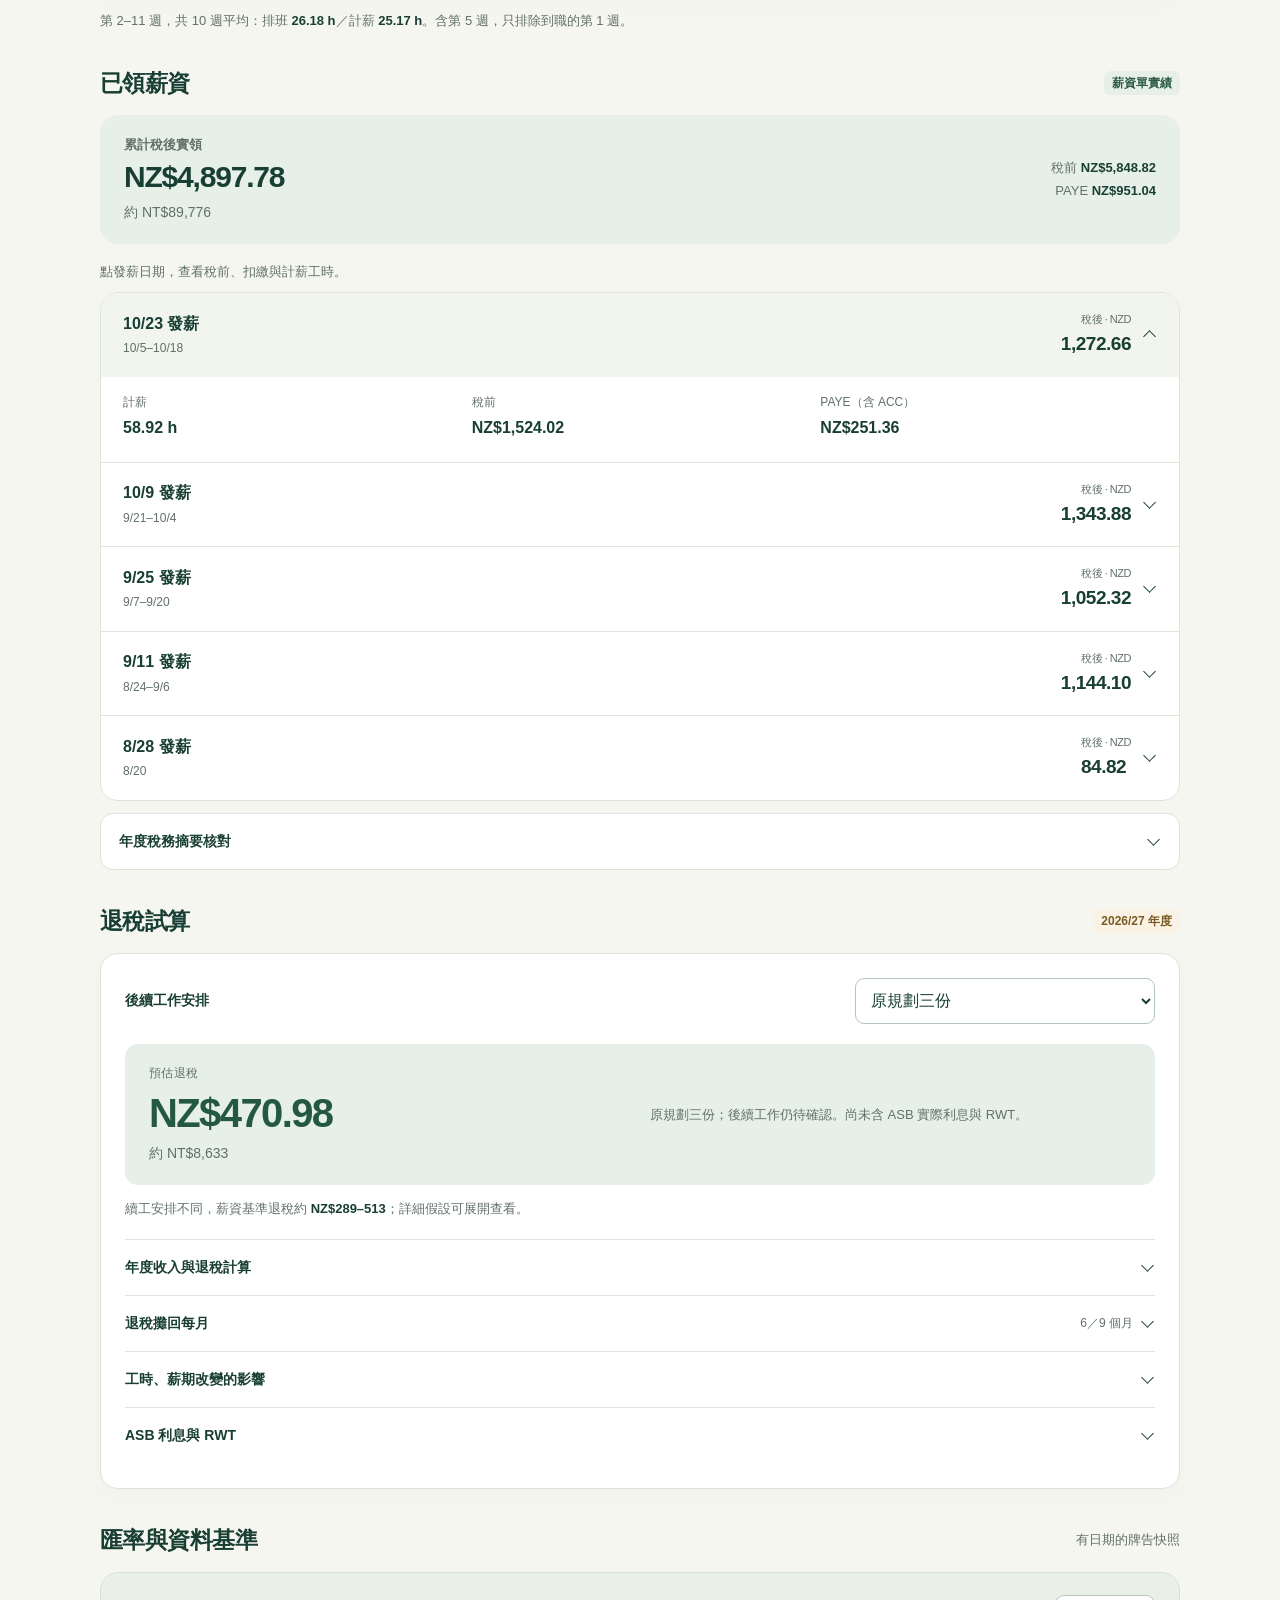
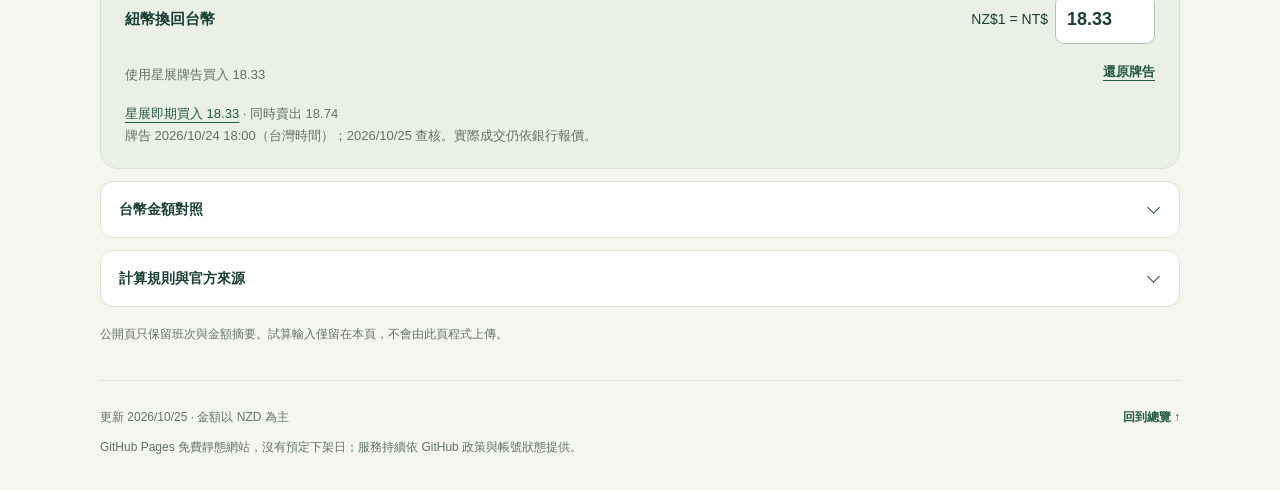
==== commit 6610409a: "Improve mobile payroll navigation and forecast controls" ====
--- a/index.html
+++ b/index.html
@@ -5,109 +5,111 @@
   <meta name="viewport" content="width=device-width, initial-scale=1">
   <meta name="theme-color" content="#214b40">
   <meta name="robots" content="noindex,nofollow">
-  <meta name="description" content="Sunson 工作排班、實際薪資與紐西蘭退稅情境。資料更新 2026/10/24，明確標示實績、班表與估算。">
+  <meta name="description" content="Sunson 下次發薪、最新班表、每月收支與退稅試算。資料更新 2026/10/25，清楚標示實薪、班表與預估。">
   <link rel="canonical" href="https://gpt.greenparty.org.tw/sunson-work-payroll-summary/">
-  <link rel="stylesheet" href="site.css?v=20261024-roster">
-  <script src="site.js?v=20261024-roster" defer></script>
-  <title>Sunson 工作收支｜薪資與退稅</title>
+  <link rel="stylesheet" href="site.css?v=20261025-layout">
+  <script src="site.js?v=20261025-layout" defer></script>
+  <title>Sunson 工作收支｜班表、薪資與退稅</title>
 </head>
 <body>
 <a class="skip-link" href="#main">跳到主要內容</a>
 <header class="page-header container">
-  <div><p class="eyebrow">SUNSON · 紐西蘭打工度假</p><h1>工作收支</h1><p class="header-description">排班、薪資與退稅，一頁查看。</p></div>
-  <button id="shareButton" class="share-button" type="button">複製網址 <span aria-hidden="true">↗</span></button>
+  <div><p class="eyebrow">SUNSON · 紐西蘭打工度假</p><h1>工作收支</h1><p class="header-description">班表與薪資，一頁查看。</p></div>
+  <button id="shareButton" class="quiet-button" type="button">分享網址 <span aria-hidden="true">↗</span></button>
   <p id="shareStatus" class="sr-only" role="status"></p>
   <div class="freshness"><!-- model:freshness:start -->
-<span>薪資實績至 <b>10/23</b></span><span>班表公布 <b>10/24</b></span>
+<span>實薪至 <b>10/23</b></span><span>班表公布 <b>10/24</b></span>
 <!-- model:freshness:end --></div>
 </header>
-<nav class="section-nav" aria-label="頁內導覽"><div class="container"><a href="#overview">總覽</a><a href="#tax">退稅</a><a href="#schedule">班表與發薪</a><a href="#payroll">薪資實績</a></div></nav>
+<nav class="section-nav" aria-label="頁內導覽"><div class="container"><a href="#overview" aria-current="location">總覽</a><a href="#schedule">班表</a><a href="#budget">收支</a><a href="#payroll">薪資</a><a href="#tax">退稅</a><a href="#sources">匯率</a></div></nav>
 <main id="main" class="container">
-  <section id="overview" class="page-section">
-    <div class="section-heading"><h2>收支總覽</h2><span class="section-note">金額以 NZD 為主</span></div>
+  <section id="overview" class="page-section overview-section" aria-labelledby="overview-title">
+    <h2 id="overview-title" class="sr-only">重點總覽</h2>
     <!-- model:overview:start -->
-<div class="overview-grid">
-<article class="card actual-card"><div class="card-top"><h3>累計實領</h3><span class="tag actual">已核對 5 期</span></div><p class="big-number">NZ$4,897.78</p><p class="twd"><span data-nzd-to-twd="4897.78">約 NT$89,776</span></p><p class="muted">稅前 5,848.82 · PAYE 951.04</p><a class="card-link" href="#payroll"><span>10/23 本期實領</span><b>NZ$1,272.66</b></a></article>
-<article class="card budget-card"><div class="card-top"><h3>一般月份</h3><span class="tag estimate">未含退稅</span></div><div class="salary-pair"><div><span>稅前</span><strong>NZ$2,821</strong></div><div><span>稅後</span><strong>NZ$2,369</strong></div></div><div class="budget-bar" role="img" aria-label="稅後月收入約 2,369 元，其中生活費 1,343 元，可存 1,026 元"><span style="width:56.70%"></span></div><div class="budget-line"><span>生活費 <b>NZ$1,343</b></span><span>月可存 <b>NZ$1,026</b></span></div><p class="twd">可存 <span data-nzd-to-twd="1025.81">約 NT$18,803</span></p></article></div>
-<p class="basis-line">最新 10 週平均（第 2–11 週）：排班 <b>26.18 h</b>／計薪 <b>25.17 h</b>。含第 5 週，只排除到職的第 1 週。</p>
+<div class="focus-grid"><article class="next-pay"><div class="focus-top"><h3>11/6（五）發薪</h3><span class="tag">預估</span></div><span class="overline">下次稅後實領</span><p class="big-number">NZ$590.29</p><p class="twd"><span data-nzd-to-twd="590.29">約 NT$10,820</span></p><div class="focus-meta"><span>稅前 <b>NZ$678.99</b></span><span>計薪 <b>26.25 h</b></span></div><a class="card-link" href="#paydays"><span>查看薪期與發薪明細</span><span aria-hidden="true">→</span></a></article><a class="mini-card" href="#budget"><h3>一般月可存 · NZD</h3><strong>1,026<span class="mini-arrow" aria-hidden="true">↗</span></strong><small>未含退稅 · <span data-nzd-to-twd="1025.81">約 NT$18,803</span></small></a><a class="mini-card" href="#payroll"><h3>累計實領 · NZD</h3><strong>4,897.78<span class="mini-arrow" aria-hidden="true">↗</span></strong><small>已核對 5 期薪資單</small></a></div>
 <!-- model:overview:end -->
   </section>
-  <section id="tax" class="page-section">
-    <div class="section-heading"><h2>可能退多少稅？</h2><span class="tag estimate">情境估算</span></div>
+  <section id="schedule" class="page-section" aria-labelledby="schedule-title">
+    <div class="section-heading"><h2 id="schedule-title">班表與發薪</h2><span class="section-note">最後上班 11/19</span></div>
+    <div class="schedule-grid">
+      <article class="card roster-card"><!-- model:roster:start -->
+<div class="subhead"><h3>10/26–11/1 班表</h3><span class="muted">10/24 公布</span></div><ul class="shift-list"><li><div class="shift-date"><b>10/27</b><span>週二</span></div><div><strong>10:00–18:45</strong><small>Cashier 1</small></div><span class="tag estimate">預定班次</span></li><li><div class="shift-date"><b>10/31</b><span>週六</span></div><div><strong>11:00–16:00</strong><small>Storeman 2</small></div><span class="tag estimate">預定班次</span></li></ul><p class="roster-total">排班 <b>13.75 h</b>／預估計薪 <b>12.75 h</b></p><p class="muted">每班滿 4 小時預扣 30 分鐘無薪休息；待薪資單核對。</p>
+<!-- model:roster:end --></article>
+      <article class="card" id="paydays"><div class="subhead"><h3>雙週五發薪</h3><span class="tag estimate">預估 · NZD</span></div><!-- model:paydays:start -->
+<ul class="payday-list"><li><div class="payday-date"><b>11/6（五）</b><small>10/19–11/1</small></div><dl class="payday-values"><div><dt>稅前</dt><dd>678.99</dd></div><div><dt>稅後</dt><dd>590.29</dd></div></dl></li><li><div class="payday-date"><b>11/20（五）</b><small>11/2–11/15</small></div><dl class="payday-values"><div><dt>稅前</dt><dd>1,302.09</dd></div><div><dt>稅後</dt><dd>1,093.45</dd></div></dl></li><li><div class="payday-date"><b>12/4（五）</b><small>末期至 11/19</small></div><dl class="payday-values"><div><dt>稅前</dt><dd>372.03</dd></div><div><dt>稅後</dt><dd>326.47</dd></div></dl></li></ul><p class="muted">已公布班次計入相應薪期；未公布部分按平均 25.17 h／週估算。11/19 最後上班，尾薪暫列原薪期 12/4；若提前結清再更新。</p>
+<!-- model:paydays:end --></article>
+    </div>
+    <details class="disclosure standalone"><summary>班表公布時程<span class="summary-hint">每週六、日</span></summary><div class="disclosure-body"><!-- model:publish:start -->
+<ul class="publication-list"><li><b>10/31–11/1</b><span>公布 11/2–11/8 班表</span></li><li><b>11/7–11/8</b><span>公布 11/9–11/15 班表</span></li><li><b>11/14–11/15</b><span>公布 11/16–11/22 班表</span></li></ul><p class="muted">依每週六、日公布的安排推估；最後一週只工作至 11/19。</p>
+<!-- model:publish:end --></div></details>
+    <details class="disclosure standalone"><summary>歷史班表與每週工時</summary><div class="disclosure-body"><!-- model:weeks:start -->
+<div class="week-records"><details class="week-record"><summary><span><b>第 11 週 · 10/26–11/1</b><small>排班 13.75 h · 計薪約 12.75 h · 班表估計</small></span></summary><ul class="week-shifts"><li><span>10/27</span><b>10:00–18:45</b></li><li><span>10/31</span><b>11:00–16:00</b></li></ul></details><details class="week-record"><summary><span><b>第 10 週 · 10/19–10/25</b><small>排班 14.50 h · 計薪約 13.50 h · 班表估計</small></span></summary><ul class="week-shifts"><li><span>10/21</span><b>09:15–18:45</b></li><li><span>10/24</span><b>11:00–16:00</b></li></ul></details><details class="week-record"><summary><span><b>第 9 週 · 10/12–10/18</b><small>排班 25.75 h · 計薪約 25.39 h · 薪期拆估</small></span></summary><ul class="week-shifts"><li><span>10/16</span><b>10:30–18:45</b></li><li><span>10/17、10/18</span><b>10:00–18:45</b></li></ul></details><details class="week-record"><summary><span><b>第 8 週 · 10/5–10/11</b><small>排班 34.00 h · 計薪約 33.53 h · 薪期拆估</small></span></summary><ul class="week-shifts"><li><span>10/8、10/9</span><b>10:30–18:45</b></li><li><span>10/10、10/11</span><b>10:00–18:45</b></li></ul></details><details class="week-record"><summary><span><b>第 7 週 · 9/28–10/4</b><small>排班 31.00 h · 計薪約 29.61 h · 薪期拆估</small></span></summary><ul class="week-shifts"><li><span>9/29、10/1、10/2</span><b>10:30–15:00</b></li><li><span>10/3、10/4</span><b>10:00–18:45</b></li></ul></details><details class="week-record"><summary><span><b>第 6 週 · 9/21–9/27</b><small>排班 34.25 h · 計薪約 32.72 h · 薪期拆估</small></span></summary><ul class="week-shifts"><li><span>9/21</span><b>11:00–18:45</b></li><li><span>9/22、9/25</span><b>10:30–15:00</b></li><li><span>9/26、9/27</span><b>10:00–18:45</b></li></ul></details><details class="week-record"><summary><span><b>第 5 週 · 9/14–9/20</b><small>排班 17.75 h · 計薪約 16.92 h · 薪期拆估</small></span></summary><ul class="week-shifts"><li><span>9/15、9/17</span><b>10:30–15:00</b></li><li><span>9/20</span><b>10:00–18:45</b></li></ul></details><details class="week-record"><summary><span><b>第 4 週 · 9/7–9/13</b><small>排班 33.00 h · 計薪約 31.45 h · 薪期拆估</small></span></summary><ul class="week-shifts"><li><span>9/7、9/8</span><b>11:00–18:45</b></li><li><span>9/12、9/13</span><b>10:00–18:45</b></li></ul></details><details class="week-record"><summary><span><b>第 3 週 · 8/31–9/6</b><small>排班 25.25 h · 計薪約 24.41 h · 薪期拆估</small></span></summary><ul class="week-shifts"><li><span>9/4</span><b>11:00–18:45</b></li><li><span>9/5、9/6</span><b>10:00–18:45</b></li></ul></details><details class="week-record"><summary><span><b>第 2 週 · 8/24–8/30</b><small>排班 32.50 h · 計薪約 31.42 h · 薪期拆估</small></span></summary><ul class="week-shifts"><li><span>8/27、8/28</span><b>10:00–18:00</b></li><li><span>8/29</span><b>11:00–18:45</b></li><li><span>8/30</span><b>10:00–18:45</b></li></ul></details><details class="week-record"><summary><span><b>第 1 週 · 8/17–8/23</b><small>排班 5.00 h · 計薪約 4.67 h · 薪資單</small></span></summary><ul class="week-shifts"><li><span>8/20</span><b>10:00–15:00</b></li></ul><p class=muted>本週不列入平均。</p></details></div><p class="muted">平均採第 2–11 週，排班共 261.75 h、計薪共 251.70 h。已領薪週按薪期實績比例拆分，單週仍屬估值；未領薪週才扣預設休息。</p>
+<!-- model:weeks:end --></div></details>
+  </section>
+  <section id="budget" class="page-section" aria-labelledby="budget-title">
+    <div class="section-heading"><h2 id="budget-title">一般月收支</h2><span class="tag estimate">平均估算</span></div>
+    <div class="card"><!-- model:budget:start -->
+<div class="budget-layout"><div><div class="salary-pair"><div><span>月薪稅前 · NZD</span><strong>2,821.20</strong></div><div><span>月薪稅後 · NZD</span><strong>2,369.14</strong></div></div><p class="muted">未含退稅。依目前平均工時，換算一般工作月份。</p></div><div><div class="budget-bar" role="img" aria-label="稅後月收入約 2,369 元，其中生活費 1,343 元，可存 1,026 元"><span style="width:56.70%"></span></div><div class="budget-line"><span>生活費 · NZD<b>1,343.33</b></span><span>月可存 · NZD<b>1,025.81</b></span></div><p class="twd">可存 <span data-nzd-to-twd="1025.81">約 NT$18,803</span></p></div></div>
+<!-- model:budget:end --><details class="disclosure budget-rules"><summary>生活費預算明細</summary><div class="disclosure-body"><!-- model:costs:start -->
+<dl class="cost-list"><div><dt>房租</dt><dd>NZ$520.00／月</dd></div><div><dt>油錢</dt><dd>NZ$173.33／月</dd></div><div><dt>餐費</dt><dd>NZ$650.00／月</dd></div></dl><p class="muted">沿用每週 NZ$310 預算，按 52÷12 換算每月。未列支出另計。</p>
+<!-- model:costs:end --></div></details></div>
+    <!-- model:basis:start -->
+<p class="basis-line">第 2–11 週，共 10 週平均：排班 <b>26.18 h</b>／計薪 <b>25.17 h</b>。含第 5 週，只排除到職的第 1 週。</p>
+<!-- model:basis:end -->
+  </section>
+  <section id="payroll" class="page-section" aria-labelledby="payroll-title">
+    <div class="section-heading"><h2 id="payroll-title">已領薪資</h2><span class="tag actual">薪資單實績</span></div>
+    <!-- model:actual-summary:start -->
+<div class="actual-summary"><div><h3>累計稅後實領</h3><p class="big-number">NZ$4,897.78</p><p class="twd"><span data-nzd-to-twd="4897.78">約 NT$89,776</span></p></div><div class="summary-deductions"><span>稅前 <b>NZ$5,848.82</b></span><span>PAYE <b>NZ$951.04</b></span></div></div>
+<!-- model:actual-summary:end -->
+    <p class="section-intro">點發薪日期，查看稅前、扣繳與計薪工時。</p>
+    <!-- model:actual:start -->
+<div class="pay-records"><details class="pay-record" open><summary><span><b>10/23 發薪</b><small>10/5–10/18</small></span><span class="record-net"><small>稅後 · NZD</small>1,272.66</span></summary><div class="record-body"><dl class="record-grid"><div><dt>計薪</dt><dd>58.92 h</dd></div><div><dt>稅前</dt><dd>NZ$1,524.02</dd></div><div><dt>PAYE（含 ACC）</dt><dd>NZ$251.36</dd></div></dl></div></details><details class="pay-record" ><summary><span><b>10/9 發薪</b><small>9/21–10/4</small></span><span class="record-net"><small>稅後 · NZD</small>1,343.88</span></summary><div class="record-body"><dl class="record-grid"><div><dt>計薪</dt><dd>62.33 h</dd></div><div><dt>稅前</dt><dd>NZ$1,612.22</dd></div><div><dt>PAYE（含 ACC）</dt><dd>NZ$268.34</dd></div></dl></div></details><details class="pay-record" ><summary><span><b>9/25 發薪</b><small>9/7–9/20</small></span><span class="record-net"><small>稅後 · NZD</small>1,052.32</span></summary><div class="record-body"><dl class="record-grid"><div><dt>計薪</dt><dd>48.37 h</dd></div><div><dt>稅前</dt><dd>NZ$1,251.14</dd></div><div><dt>PAYE（含 ACC）</dt><dd>NZ$198.82</dd></div></dl></div></details><details class="pay-record" ><summary><span><b>9/11 發薪</b><small>8/24–9/6</small></span><span class="record-net"><small>稅後 · NZD</small>1,144.10</span></summary><div class="record-body"><dl class="record-grid"><div><dt>計薪</dt><dd>55.83 h</dd></div><div><dt>稅前</dt><dd>NZ$1,364.80</dd></div><div><dt>PAYE（含 ACC）</dt><dd>NZ$220.70</dd></div></dl></div></details><details class="pay-record" ><summary><span><b>8/28 發薪</b><small>8/20</small></span><span class="record-net"><small>稅後 · NZD</small>84.82</span></summary><div class="record-body"><dl class="record-grid"><div><dt>計薪</dt><dd>4.67 h</dd></div><div><dt>稅前</dt><dd>NZ$96.64</dd></div><div><dt>PAYE（含 ACC）</dt><dd>NZ$11.82</dd></div></dl></div></details></div>
+<!-- model:actual:end -->
+    <details class="disclosure standalone"><summary>年度稅務摘要核對</summary><div class="disclosure-body"><!-- model:tax-proof:start -->
+<p>5 期薪資與 10/23 稅務摘要相符：應稅 <b>NZ$5,848.82</b>，PAYE <b>NZ$951.04</b>；其中 ACC NZ$102.34、所得稅 NZ$848.70。</p>
+<!-- model:tax-proof:end --></div></details>
+  </section>
+  <section id="tax" class="page-section" aria-labelledby="tax-title">
+    <div class="section-heading"><h2 id="tax-title">退稅試算</h2><span class="tag estimate">2026/27 年度</span></div>
     <div class="card tax-card">
       <!-- model:refund:start -->
-<fieldset class="plan-options"><legend>後續工作怎麼接？</legend><label class="plan-option"><input type="radio" name="workPlan" value="sunson" ><span><b>只做 Sunson</b><small>11/19 後沒有其他薪資</small></span></label><label class="plan-option"><input type="radio" name="workPlan" value="two_jobs" ><span><b>接第二份</b><small>續做至 2/19，3 月不工作</small></span></label><label class="plan-option"><input type="radio" name="workPlan" value="planned" checked><span><b>原規劃三份</b><small>再從 3/15 開始第三份</small></span></label></fieldset>
-<div class="refund-hero"><div><span class="overline">2026/27 年度 · 年度結算估值</span><p id="refundValue" class="refund-number">NZ$471</p><p id="refundTwd" class="twd" data-nzd-to-twd="470.98">約 NT$8,633</p></div><p id="refundBasis" class="refund-context">原規劃三份工作；後兩份尚未確定。<br>尚未含 ASB 實際利息與 RWT。</p></div>
-<p class="notice">不同續工情境約 <b>NZ$289–513</b>。這是工作安排的比較，實際退稅仍隨薪資、扣繳與其他收入變動。</p>
+<div class="tax-picker"><label for="workPlan">後續工作安排</label><select id="workPlan" name="workPlan" aria-describedby="refundBasis"><option value="sunson" >只做 Sunson</option><option value="two_jobs" >接第二份</option><option value="planned" selected>原規劃三份</option></select></div><div class="refund-hero"><div><span id="refundLabel" class="overline">預估退稅</span><p id="refundValue" class="refund-number">NZ$470.98</p><p id="refundTwd" class="twd" data-nzd-to-twd="470.98">約 NT$8,633</p></div><p id="refundBasis" class="refund-context">原規劃三份；後續工作尚未確定。尚未含 ASB 實際利息與 RWT。</p></div><p class="notice">續工安排不同，薪資基準退稅約 <b>NZ$289–513</b>；詳細假設可展開查看。</p>
 <!-- model:refund:end -->
-      <details class="disclosure"><summary>查看情境、公式與退稅平攤</summary><div class="disclosure-body">
-        <!-- model:refund-detail:start -->
-<div class="table-wrap"><table><caption>工作安排情境（均含已領薪資）</caption><thead><tr><th>安排</th><th>年度稅前</th><th>退稅估值</th></tr></thead><tbody><tr><th scope="row">只做 Sunson</th><td>NZ$8,202</td><td><b>NZ$289</b></td></tr><tr><th scope="row">接第二份</th><td>NZ$16,759</td><td><b>NZ$513</b></td></tr><tr><th scope="row">原規劃三份</th><td>NZ$17,410</td><td><b>NZ$471</b></td></tr></tbody></table></div>
-<p class="muted">第二份暫定 2026/11/20–2027/2/19；第三份暫定 2027/3/15 起。條件沿用相同時薪、平均工時、M 稅碼及雙週發薪，均屬假設。</p>
-<h3>所選情境的計算</h3><table class="math-table"><tbody><tr><th scope="row">年度應稅薪資</th><td data-tax-field="gross">NZ$17,409.57</td></tr><tr><th scope="row">薪資已扣及預估 PAYE（含 ACC）</th><td data-tax-field="paye">NZ$2,730.32</td></tr><tr><th scope="row">利息／已扣 RWT</th><td data-tax-field="interest">金額未提供；基準未計</td></tr><tr><th scope="row">全年應繳所得稅</th><td data-tax-field="income_tax">NZ$1,954.67</td></tr><tr><th scope="row">全年薪資 ACC</th><td data-tax-field="acc">NZ$304.67</td></tr><tr><th scope="row">PAYE＋RWT－所得稅－ACC</th><td data-tax-field="refund">NZ$470.98</td></tr></tbody></table>
-<p class="muted">PAYE 包含 ACC，不能把扣繳全數視為可退所得稅。首末不足完整薪期仍依正常雙週算扣繳；各雇主分開計算。</p>
-<h3>工時與薪期改變時</h3><table><tbody><tr><th scope="row">原規劃，未公布班次 20 h／週</th><td>NZ$452.33</td></tr><tr><th scope="row">原規劃，平均 25.17 h／週</th><td>NZ$470.98</td></tr><tr><th scope="row">原規劃，未公布班次 32 h／週</th><td>NZ$463.92</td></tr><tr><th scope="row">後兩份改為週薪（日期相同）</th><td>NZ$493.42</td></tr></tbody></table><p class="muted">20／32 小時只替換未公布部分，保留已公布班表及實績。薪期比較保留 Sunson 雙週、僅改後兩份；不是保證範圍。</p>
-<h3>把退稅攤回每月</h3><table><thead><tr><th>攤回方式</th><th>含退稅月領</th><th>月可存</th></tr></thead><tbody><tr><th scope="row">6 個月</th><td data-spread-net="6">NZ$2,448</td><td data-spread-saving="6">NZ$1,104</td></tr><tr><th scope="row">9 個月</th><td data-spread-net="9">NZ$2,421</td><td data-spread-saving="9">NZ$1,078</td></tr></tbody></table><p class="muted">僅供月平均比較；稅前月薪不變，退稅會在結算後入帳。9 個月情境未計下一稅年度可能退稅。</p>
-<!-- model:refund-detail:end -->
-      </div></details>
-      <details class="disclosure"><summary>ASB 利息與 RWT</summary><div class="disclosure-body">
-        <!-- model:bank:start -->
-<div class="bank-note"><div><span class="overline">已確認帳戶</span><h3>ASB Savings On Call <strong>0.25% p.a.</strong></h3></div><span class="tag estimate">利息金額待確認</span></div><p>可隨時動用，所有餘額同率；按日計息、每月入帳。0.25% 自 2026/7/15 09:00 生效，於 2026-10-23 查核。<a href="https://www.asb.co.nz/bank-accounts/interest-rates-fees.html" target="_blank" rel="noopener noreferrer">ASB 官方利率</a>。</p><p class="muted">每 NZ$1,000 平均餘額，一年稅前利息約 NZ$2.50。下方只估 10/24–3/31 的 159 天；以現行利率維持不變為假設。過去已累積但未入帳利息仍需補入；年度金額以 ASB／myIR 為準。輸入留在此裝置，不會上傳。</p>
-<div class="input-grid"><label>未來期間平均餘額（NZ$）<input id="bankBalance" type="number" min="0" step="100" placeholder="例如 5,000" inputmode="decimal"></label><label>RWT 稅率（請核對實際設定）<select id="bankRwt"><option value="0.105">10.5%</option><option value="0.175" selected>17.5%（暫用假設）</option><option value="0.30">30%</option><option value="0.33">33%</option><option value="0.39">39%</option><option value="0.45">45%</option></select></label></div><p id="interestImpact" class="input-feedback" aria-live="polite">利息與 RWT 金額未提供，目前退稅先依薪資估算。</p>
-<details class="disclosure"><summary>補入截至目前已收利息與 RWT</summary><div class="disclosure-body"><div class="input-grid"><label>已收稅前利息（NZ$）<input id="interestIncome" type="number" min="0" step="0.01" placeholder="依 ASB 或 myIR 金額" inputmode="decimal"></label><label>已扣 RWT（NZ$）<input id="interestRwt" type="number" min="0" step="0.01" placeholder="依 ASB 或 myIR 金額" inputmode="decimal"></label></div></div></details><p class="muted">居民利息加進所得稅，不計 ACC；RWT 再抵扣。若邊際稅率與 RWT 同為 17.5%，小額利息通常不改變退稅。若為非稅務居民，需改查 NRWT。<a href="https://www.ird.govt.nz/rwt-rate" target="_blank" rel="noopener noreferrer">IRD 利息扣繳規則</a></p>
-<!-- model:bank:end -->
-      </div></details>
+      <details class="disclosure"><summary>年度收入與退稅計算</summary><div class="disclosure-body"><!-- model:refund-detail:start -->
+<p class="muted">薪資基準比較，未計入下方利息試算。</p><ul class="currency-comparison"><li><b>只做 Sunson</b><div><span><small>年度稅前 · NZD</small>8,201.93</span><span><small>退稅估值 · NZD</small>289.21</span></div></li><li><b>接第二份</b><div><span><small>年度稅前 · NZD</small>16,758.52</span><span><small>退稅估值 · NZD</small>512.99</span></div></li><li><b>原規劃三份</b><div><span><small>年度稅前 · NZD</small>17,409.57</span><span><small>退稅估值 · NZD</small>470.98</span></div></li></ul><p class="muted">第二份暫定 2026/11/20–2027/2/19；第三份暫定 2027/3/15 起。同時薪、平均工時、M 稅碼及雙週發薪，均屬假設。</p><h3>所選情境的年度計算</h3><table class="math-table"><tbody><tr><th scope="row">應稅薪資</th><td data-tax-field="gross">NZ$17,409.57</td></tr><tr><th scope="row">PAYE（含 ACC）</th><td data-tax-field="paye">NZ$2,730.32</td></tr><tr><th scope="row">利息／RWT</th><td data-tax-field="interest">金額未提供；基準未計</td></tr><tr><th scope="row">應繳所得稅</th><td data-tax-field="income_tax">NZ$1,954.67</td></tr><tr><th scope="row">薪資 ACC</th><td data-tax-field="acc">NZ$304.67</td></tr><tr><th scope="row">PAYE＋RWT－所得稅－ACC</th><td data-tax-field="refund">NZ$470.98</td></tr></tbody></table><p class="muted">PAYE 包含 ACC。各雇主分開扣繳；首末不足整期，仍依正常薪期計算。</p>
+<!-- model:refund-detail:end --></div></details>
+      <details class="disclosure"><summary>退稅攤回每月<span class="summary-hint">6／9 個月</span></summary><div class="disclosure-body"><!-- model:spread:start -->
+<div class="spread-grid"><article class="spread-card"><h3>攤回 6 個月</h3><dl><dt>含退稅月領</dt><dd data-spread-net="6">NZ$2,448</dd><dt>月可存</dt><dd data-spread-saving="6">NZ$1,104</dd></dl></article><article class="spread-card"><h3>攤回 9 個月</h3><dl><dt>含退稅月領</dt><dd data-spread-net="9">NZ$2,421</dd><dt>月可存</dt><dd data-spread-saving="9">NZ$1,078</dd></dl></article></div><p class="muted">只供平均比較，退稅在年度結算後入帳。稅前月薪不變；9 個月情境未計下一稅年度可能退稅。</p>
+<!-- model:spread:end --></div></details>
+      <details class="disclosure"><summary>工時、薪期改變的影響</summary><div class="disclosure-body"><!-- model:sensitivity:start -->
+<p class="muted">以下為未計利息的薪資基準比較。</p><table><tbody><tr><th scope="row">原規劃，未公布班次 20 h／週</th><td>NZ$452.33</td></tr><tr><th scope="row">原規劃，平均 25.17 h／週</th><td>NZ$470.98</td></tr><tr><th scope="row">原規劃，未公布班次 32 h／週</th><td>NZ$463.92</td></tr><tr><th scope="row">後兩份改為週薪（日期相同）</th><td>NZ$493.42</td></tr></tbody></table><p class="muted">20／32 小時只替換未公布部分，保留實績與已公布班表。週薪比較僅改後兩份工作；數值不是保證範圍。</p>
+<!-- model:sensitivity:end --></div></details>
+      <details class="disclosure" id="bankCalculator"><summary>ASB 利息與 RWT</summary><div class="disclosure-body"><!-- model:bank:start -->
+<div class="bank-note"><div><span class="overline">已確認帳戶</span><h3>ASB Savings On Call <strong>0.25% p.a.</strong></h3></div><span class="tag estimate">金額待確認</span></div><p class="muted">下方只估 10/25–3/31，共 158 天；假設現行利率維持不變。</p><div class="input-grid"><label for="bankBalance">這段期間的平均存款（NZD）<input id="bankBalance" type="number" min="0" step="0.01" placeholder="例如 5000" inputmode="decimal" aria-describedby="interestImpact"></label><label for="bankRwt">RWT 稅率<select id="bankRwt"><option value="0.105">10.5%</option><option value="0.175" selected>17.5%（暫用假設）</option><option value="0.30">30%</option><option value="0.33">33%</option><option value="0.39">39%</option><option value="0.45">45%</option></select></label></div><p id="interestImpact" class="input-feedback">利息與 RWT 金額未提供，退稅基準先依薪資估算。</p><details class="disclosure"><summary>補入已收利息與已扣 RWT</summary><div class="disclosure-body"><p class="muted">請依 ASB 或 myIR 填入同一期間的實際金額。</p><div class="input-grid"><label for="interestIncome">已收稅前利息（NZD）<input id="interestIncome" type="number" min="0" step="0.01" placeholder="稅前金額" inputmode="decimal" aria-describedby="interestImpact"></label><label for="interestRwt">已扣 RWT（NZD）<input id="interestRwt" type="number" min="0" step="0.01" placeholder="已扣金額" inputmode="decimal" aria-describedby="interestImpact"></label></div></div></details><details class="disclosure"><summary>利率、計息與稅務規則</summary><div class="disclosure-body"><p class="muted">所有餘額同率，可隨時動用；按日計息、每月入帳。0.25% 自 2026/7/15 09:00 生效，於 2026-10-23 查核。每 NZ$1,000 平均餘額，一年稅前利息約 NZ$2.50。過去累積但未入帳的利息仍需另補，年度金額以 ASB／myIR 為準。<a href="https://www.asb.co.nz/bank-accounts/interest-rates-fees.html" target="_blank" rel="noopener noreferrer">ASB 官方利率</a>。</p><p class="muted">居民利息併入所得稅、不計 ACC；RWT 可抵所得稅。邊際稅率與 RWT 都是 17.5% 時，小額利息通常不改變退稅。非稅務居民需另查 NRWT。<a href="https://www.ird.govt.nz/rwt-rate" target="_blank" rel="noopener noreferrer">IRD 扣繳規則</a>。</p></div></details><div class="calculator-actions"><small>只在本頁試算，不儲存輸入。</small><button id="resetInterest" class="text-button" type="button">還原利息試算</button></div>
+<!-- model:bank:end --></div></details>
       <p id="taxStatus" class="sr-only" role="status" aria-live="polite"></p>
     </div>
   </section>
-  <section id="schedule" class="page-section">
-    <div class="section-heading"><h2>班表與發薪</h2><span class="section-note">最後上班 11/19</span></div>
-    <div class="schedule-grid">
-      <article class="card"><!-- model:roster:start -->
-<div class="subhead"><h3>最新班表 10/26–11/1</h3><span class="muted">10/24 公布</span></div><ul class="shift-list"><li><div class="shift-date"><b>10/27</b><span>週二</span></div><div><strong>10:00–18:45</strong><small>Cashier 1</small></div><span class="tag estimate">預定班次</span></li><li><div class="shift-date"><b>10/31</b><span>週六</span></div><div><strong>11:00–16:00</strong><small>Storeman 2</small></div><span class="tag estimate">預定班次</span></li></ul><p class="muted">排班 13.75 h，預估計薪 12.75 h。每班 4 小時以上預設扣 30 分鐘無薪休息；薪資尚待核對。</p>
-<!-- model:roster:end --></article>
-      <article class="card"><div class="subhead"><h3>接下來的發薪日</h3><span class="tag estimate">預估</span></div>
-        <!-- model:paydays:start -->
-<table class="payday-table"><thead><tr><th>發薪日</th><th>稅前</th><th>稅後</th></tr></thead><tbody><tr><th scope="row"><b>11/6</b><span class="pay-weekday">（五）</span><small>10/19–11/1</small></th><td>NZ$679</td><td><b>NZ$590</b></td></tr><tr><th scope="row"><b>11/20</b><span class="pay-weekday">（五）</span><small>11/2–11/15</small></th><td>NZ$1,302</td><td><b>NZ$1,093</b></td></tr><tr><th scope="row"><b>12/4</b><span class="pay-weekday">（五）</span><small>末期至 11/19</small></th><td>NZ$372</td><td><b>NZ$326</b></td></tr></tbody></table><p class="muted">已公布至 10/26–11/1 的班次已計入相應薪期；未公布部分按平均 25.17 h／週推估。11/19 為最後上班日；尾薪暫列原薪期 12/4，若雇主提前結清會再更新。</p>
-<!-- model:paydays:end -->
-      </article>
-    </div>
-    <details class="disclosure standalone"><summary>每週六、日班表公布時程</summary><div class="disclosure-body"><!-- model:publish:start -->
-<ul class="publication-list"><li><b>10/31–11/1</b><span>公布 11/2–11/8 班表</span></li><li><b>11/7–11/8</b><span>公布 11/9–11/15 班表</span></li><li><b>11/14–11/15</b><span>公布 11/16–11/22 班表</span></li></ul><p class="muted">依每週六、日公布的安排推估；最後一週只工作至 11/19。</p>
-<!-- model:publish:end --></div></details>
-  </section>
-  <section id="payroll" class="page-section">
-    <div class="section-heading"><h2>薪資實績</h2><span class="tag actual">依薪資單</span></div>
-    <p class="section-intro">最新一期先展開；點日期看稅前、扣繳與計薪工時。</p>
-    <!-- model:actual:start -->
-<div class="pay-records"><details class="pay-record" open><summary><span><b>10/23 發薪</b><small>10/5–10/18</small></span><span class="record-net">實領 NZ$1,272.66</span></summary><div class="record-body"><dl class="record-grid"><div><dt>計薪</dt><dd>58.92 h</dd></div><div><dt>稅前</dt><dd>NZ$1,524.02</dd></div><div><dt>PAYE（含 ACC）</dt><dd>NZ$251.36</dd></div></dl></div></details><details class="pay-record" ><summary><span><b>10/9 發薪</b><small>9/21–10/4</small></span><span class="record-net">實領 NZ$1,343.88</span></summary><div class="record-body"><dl class="record-grid"><div><dt>計薪</dt><dd>62.33 h</dd></div><div><dt>稅前</dt><dd>NZ$1,612.22</dd></div><div><dt>PAYE（含 ACC）</dt><dd>NZ$268.34</dd></div></dl></div></details><details class="pay-record" ><summary><span><b>9/25 發薪</b><small>9/7–9/20</small></span><span class="record-net">實領 NZ$1,052.32</span></summary><div class="record-body"><dl class="record-grid"><div><dt>計薪</dt><dd>48.37 h</dd></div><div><dt>稅前</dt><dd>NZ$1,251.14</dd></div><div><dt>PAYE（含 ACC）</dt><dd>NZ$198.82</dd></div></dl></div></details><details class="pay-record" ><summary><span><b>9/11 發薪</b><small>8/24–9/6</small></span><span class="record-net">實領 NZ$1,144.10</span></summary><div class="record-body"><dl class="record-grid"><div><dt>計薪</dt><dd>55.83 h</dd></div><div><dt>稅前</dt><dd>NZ$1,364.80</dd></div><div><dt>PAYE（含 ACC）</dt><dd>NZ$220.70</dd></div></dl></div></details><details class="pay-record" ><summary><span><b>8/28 發薪</b><small>8/20</small></span><span class="record-net">實領 NZ$84.82</span></summary><div class="record-body"><dl class="record-grid"><div><dt>計薪</dt><dd>4.67 h</dd></div><div><dt>稅前</dt><dd>NZ$96.64</dd></div><div><dt>PAYE（含 ACC）</dt><dd>NZ$11.82</dd></div></dl></div></details></div>
-<!-- model:actual:end -->
-    <details class="disclosure standalone"><summary>核對年度稅務摘要</summary><div class="disclosure-body"><!-- model:tax-proof:start -->
-<p>5 期薪資與 10/23 稅務摘要相符：應稅 <b>NZ$5,848.82</b>，PAYE <b>NZ$951.04</b>；其中 ACC NZ$102.34、所得稅 NZ$848.70。</p>
-<!-- model:tax-proof:end --></div></details>
-    <details class="disclosure standalone"><summary>歷史原始班表與每週工時</summary><div class="disclosure-body"><!-- model:weeks:start -->
-<div class="week-records"><details class="week-record"><summary><span><b>第 11 週 · 10/26–11/1</b><small>排班 13.75 h · 計薪約 12.75 h</small></span><span class="tag estimate">班表估計</span></summary><ul class="week-shifts"><li><span>10/27</span><b>10:00–18:45</b></li><li><span>10/31</span><b>11:00–16:00</b></li></ul></details><details class="week-record"><summary><span><b>第 10 週 · 10/19–10/25</b><small>排班 14.50 h · 計薪約 13.50 h</small></span><span class="tag estimate">班表估計</span></summary><ul class="week-shifts"><li><span>10/21</span><b>09:15–18:45</b></li><li><span>10/24</span><b>11:00–16:00</b></li></ul></details><details class="week-record"><summary><span><b>第 9 週 · 10/12–10/18</b><small>排班 25.75 h · 計薪約 25.39 h</small></span><span class="tag estimate">薪期拆估</span></summary><ul class="week-shifts"><li><span>10/16</span><b>10:30–18:45</b></li><li><span>10/17、10/18</span><b>10:00–18:45</b></li></ul></details><details class="week-record"><summary><span><b>第 8 週 · 10/5–10/11</b><small>排班 34.00 h · 計薪約 33.53 h</small></span><span class="tag estimate">薪期拆估</span></summary><ul class="week-shifts"><li><span>10/8、10/9</span><b>10:30–18:45</b></li><li><span>10/10、10/11</span><b>10:00–18:45</b></li></ul></details><details class="week-record"><summary><span><b>第 7 週 · 9/28–10/4</b><small>排班 31.00 h · 計薪約 29.61 h</small></span><span class="tag estimate">薪期拆估</span></summary><ul class="week-shifts"><li><span>9/29、10/1、10/2</span><b>10:30–15:00</b></li><li><span>10/3、10/4</span><b>10:00–18:45</b></li></ul></details><details class="week-record"><summary><span><b>第 6 週 · 9/21–9/27</b><small>排班 34.25 h · 計薪約 32.72 h</small></span><span class="tag estimate">薪期拆估</span></summary><ul class="week-shifts"><li><span>9/21</span><b>11:00–18:45</b></li><li><span>9/22、9/25</span><b>10:30–15:00</b></li><li><span>9/26、9/27</span><b>10:00–18:45</b></li></ul></details><details class="week-record"><summary><span><b>第 5 週 · 9/14–9/20</b><small>排班 17.75 h · 計薪約 16.92 h</small></span><span class="tag estimate">薪期拆估</span></summary><ul class="week-shifts"><li><span>9/15、9/17</span><b>10:30–15:00</b></li><li><span>9/20</span><b>10:00–18:45</b></li></ul></details><details class="week-record"><summary><span><b>第 4 週 · 9/7–9/13</b><small>排班 33.00 h · 計薪約 31.45 h</small></span><span class="tag estimate">薪期拆估</span></summary><ul class="week-shifts"><li><span>9/7、9/8</span><b>11:00–18:45</b></li><li><span>9/12、9/13</span><b>10:00–18:45</b></li></ul></details><details class="week-record"><summary><span><b>第 3 週 · 8/31–9/6</b><small>排班 25.25 h · 計薪約 24.41 h</small></span><span class="tag estimate">薪期拆估</span></summary><ul class="week-shifts"><li><span>9/4</span><b>11:00–18:45</b></li><li><span>9/5、9/6</span><b>10:00–18:45</b></li></ul></details><details class="week-record"><summary><span><b>第 2 週 · 8/24–8/30</b><small>排班 32.50 h · 計薪約 31.42 h</small></span><span class="tag estimate">薪期拆估</span></summary><ul class="week-shifts"><li><span>8/27、8/28</span><b>10:00–18:00</b></li><li><span>8/29</span><b>11:00–18:45</b></li><li><span>8/30</span><b>10:00–18:45</b></li></ul></details><details class="week-record"><summary><span><b>第 1 週 · 8/17–8/23</b><small>排班 5.00 h · 計薪約 4.67 h</small></span><span class="tag actual">薪資單</span></summary><ul class="week-shifts"><li><span>8/20</span><b>10:00–15:00</b></li></ul><p class=muted>本週不列入平均。</p></details></div><p class="muted">平均採第 2–11 週，排班共 261.75 h、計薪共 251.70 h。已領薪週按薪期實績比例拆分，單週仍屬估值；未領薪週才扣預設休息。</p>
-<!-- model:weeks:end --></div></details>
-  </section>
-  <section class="page-section" aria-labelledby="sources-title">
-    <div class="section-heading"><h2 id="sources-title">換算與資料基準</h2></div>
+  <section id="sources" class="page-section" aria-labelledby="sources-title">
+    <div class="section-heading"><h2 id="sources-title">匯率與資料基準</h2><span class="section-note">有日期的牌告快照</span></div>
     <div class="fx-card"><!-- model:fx:start -->
-<div class="fx-heading"><label for="fxRate">紐幣換回台幣</label><span class="rate-input">NZ$1 = NT$ <input id="fxRate" type="number" min="0.01" max="1000" step="0.01" value="18.33" inputmode="decimal" aria-describedby="fxHelp"></span></div><p id="fxHelp"><a href="https://www.dbs.com.tw/personal-zh/rates/foreign-exchange-rates.page" target="_blank" rel="noopener noreferrer">星展即期買入 18.33</a> · 同時賣出 18.74<br>2026/10/24 13:40（台灣時間） 牌告快照；可修改匯率試算。</p>
+<div class="fx-heading"><label for="fxRate">紐幣換回台幣</label><span class="rate-input">NZ$1 = NT$ <input id="fxRate" type="number" min="0.01" max="1000" step="0.01" value="18.33" inputmode="decimal" aria-describedby="fxHelp fxStatus"></span></div><div class="fx-controls"><p id="fxStatus" class="fx-status" role="status">使用星展牌告買入 18.33</p><button id="resetFx" class="text-button" type="button">還原牌告</button></div><p id="fxHelp"><a href="https://www.dbs.com.tw/personal-zh/rates/foreign-exchange-rates.page" target="_blank" rel="noopener noreferrer">星展即期買入 18.33</a> · 同時賣出 18.74<br>牌告 2026/10/24 18:00（台灣時間）；2026/10/25 查核。實際成交仍依銀行報價。</p>
 <!-- model:fx:end --></div>
     <details class="disclosure standalone"><summary>台幣金額對照</summary><div class="disclosure-body"><!-- model:currency-details:start -->
 <p class="muted">依上方星展買入牌告或自行輸入的匯率換算，僅供參考。</p><h3>一般月份</h3><table><tbody><tr><th scope="row">月薪稅前</th><td><span data-nzd-to-twd="2821.20">約 NT$51,713</span></td></tr><tr><th scope="row">月薪稅後</th><td><span data-nzd-to-twd="2369.14">約 NT$43,426</span></td></tr><tr><th scope="row">每月生活費</th><td><span data-nzd-to-twd="1343.33">約 NT$24,623</span></td></tr><tr><th scope="row">每月可存</th><td><span data-nzd-to-twd="1025.81">約 NT$18,803</span></td></tr></tbody></table><h3>薪資單與後續發薪</h3><ul class="currency-comparison"><li><b>11/6 預估</b><div><span><small>稅前</small><span data-nzd-to-twd="678.99">約 NT$12,446</span></span><span><small>稅後</small><span data-nzd-to-twd="590.29">約 NT$10,820</span></span></div></li><li><b>11/20 預估</b><div><span><small>稅前</small><span data-nzd-to-twd="1302.09">約 NT$23,867</span></span><span><small>稅後</small><span data-nzd-to-twd="1093.45">約 NT$20,043</span></span></div></li><li><b>12/4 預估</b><div><span><small>稅前</small><span data-nzd-to-twd="372.03">約 NT$6,819</span></span><span><small>稅後</small><span data-nzd-to-twd="326.47">約 NT$5,984</span></span></div></li><li><b>10/23 已領</b><div><span><small>稅前</small><span data-nzd-to-twd="1524.02">約 NT$27,935</span></span><span><small>稅後</small><span data-nzd-to-twd="1272.66">約 NT$23,328</span></span></div></li><li><b>10/9 已領</b><div><span><small>稅前</small><span data-nzd-to-twd="1612.22">約 NT$29,552</span></span><span><small>稅後</small><span data-nzd-to-twd="1343.88">約 NT$24,633</span></span></div></li><li><b>9/25 已領</b><div><span><small>稅前</small><span data-nzd-to-twd="1251.14">約 NT$22,933</span></span><span><small>稅後</small><span data-nzd-to-twd="1052.32">約 NT$19,289</span></span></div></li><li><b>9/11 已領</b><div><span><small>稅前</small><span data-nzd-to-twd="1364.80">約 NT$25,017</span></span><span><small>稅後</small><span data-nzd-to-twd="1144.10">約 NT$20,971</span></span></div></li><li><b>8/28 已領</b><div><span><small>稅前</small><span data-nzd-to-twd="96.64">約 NT$1,771</span></span><span><small>稅後</small><span data-nzd-to-twd="84.82">約 NT$1,555</span></span></div></li></ul><h3>所選退稅情境攤回每月</h3><ul class="currency-comparison"><li><b>攤回 6 個月</b><div><span><small>含退稅月領</small><span data-spread-net-twd="6" data-nzd-to-twd="2447.64">約 NT$44,865</span></span><span><small>月可存</small><span data-spread-saving-twd="6" data-nzd-to-twd="1104.31">約 NT$20,242</span></span></div></li><li><b>攤回 9 個月</b><div><span><small>含退稅月領</small><span data-spread-net-twd="9" data-nzd-to-twd="2421.47">約 NT$44,386</span></span><span><small>月可存</small><span data-spread-saving-twd="9" data-nzd-to-twd="1078.14">約 NT$19,762</span></span></div></li></ul>
 <!-- model:currency-details:end --></div></details>
-    <details class="disclosure standalone"><summary>薪資、生活費與稅務計算規則</summary><div class="disclosure-body"><!-- model:method:start -->
+    <details class="disclosure standalone"><summary>計算規則與官方來源</summary><div class="disclosure-body"><!-- model:method:start -->
 <div class="method-grid"><div><h3>薪資與預算</h3><ul><li>累計前 20 小時按 NZ$19.16，其後 NZ$23.95；另加 8% 假期加給，已計入各期稅前。</li><li>未領薪每班滿 4 小時扣 30 分鐘；薪資單時數保留實績，不再扣一次。</li><li>一般月薪按雙週 ×26÷12；固定生活費每週 NZ$310，月化 ×52÷12。房租 120、油錢 40、餐費 150／週。</li></ul></div><div><h3>退稅的年度與限制</h3><ul><li>只計 2026/4/1–2027/3/31 入帳薪資。依假設薪期，3/26 領 3/15–21；3/22 後若 4/9 領，歸下一稅年。</li><li>M 稅碼依 IRD 官方截尾規則；普通工資與 8% 加給分別取分。公式已重現五期實際 PAYE。</li><li>ACC 1.75%，上限 NZ$156,641；利息不課 ACC。現有薪資情境皆未達 IETC 最低 NZ$24,000，未加所得稅抵免。</li><li>未提供的其他收入、境外收入、居住身分與抵免可能影響結算；後續雇主、薪期、時薪與工時確定後須重算。</li></ul></div></div>
 <!-- model:method:end --><h3>官方依據</h3><!-- model:sources:start -->
 <ul class="source-list"><li><a href="https://www.ird.govt.nz/-/media/project/ir/home/documents/digital-service-providers/software-providers/payroll-calculations-business-rules-specifications/payroll-calculations-and-business-rules-specification.pdf" target="_blank" rel="noopener noreferrer">IRD 2026/27 PAYE 公式 §5.2</a></li><li><a href="https://www.ird.govt.nz/income-tax/income-tax-for-individuals/tax-codes-and-tax-rates-for-individuals/tax-rates-for-individuals" target="_blank" rel="noopener noreferrer">所得稅級距</a> · <a href="https://www.ird.govt.nz/income-tax/income-tax-for-individuals/acc-clients-and-carers/acc-earners-levy-rates" target="_blank" rel="noopener noreferrer">ACC 費率</a></li><li><a href="https://www.ird.govt.nz/income-tax/income-tax-for-individuals/individual-tax-credits/independent-earner-tax-credit-ietc" target="_blank" rel="noopener noreferrer">IETC 資格</a> · <a href="https://www.ird.govt.nz/international-tax/individuals/tax-residency-status-for-individuals" target="_blank" rel="noopener noreferrer">稅務居民</a></li><li><a href="https://www.employment.govt.nz/pay-and-hours/pay-and-wages/final-pay" target="_blank" rel="noopener noreferrer">尾薪時程</a> · <a href="https://www.taxtechnical.ird.govt.nz/operational-positions/commissioners-operational-position-on-calculating-paye-on-holiday-pay" target="_blank" rel="noopener noreferrer">假期薪資扣繳</a></li><li><a href="https://www.ird.govt.nz/-/media/project/ir/home/documents/forms-and-guides/ir300---ir399/ir335/ir335.pdf" target="_blank" rel="noopener noreferrer">IRD 雇主指南（部分薪期）</a> · <a href="https://www.taxpolicy.ird.govt.nz/-/media/project/ir/tp/publications/2018/2018-other-mts-cabinet-papers/2018-other-mts-cabinet-papers-3-1-paye-pdf.pdf" target="_blank" rel="noopener noreferrer">薪資收現年度</a></li></ul>
 <!-- model:sources:end --><p class="muted">官方稅務規則於 2026/10/23 查核。最終結算以 IRD 及實際收入資料為準。</p></div></details>
-    <p class="privacy-note">公開頁只保留班次與金額摘要，不含姓名、銀行帳號、地址、稅號或薪資單影像。試算輸入僅留在本頁，不會由此頁程式上傳。</p>
+    <p class="privacy-note">公開頁只保留班次與金額摘要。試算輸入僅留在本頁，不會由此頁程式上傳。</p>
   </section>
 </main>
-<footer class="container">資料更新 2026/10/24 · GitHub Pages 靜態網站<br>沒有預定下架日，服務持續依 GitHub 政策與帳號狀態提供。</footer>
+<footer class="container"><span>更新 2026/10/25 · 金額以 NZD 為主</span><a href="#overview">回到總覽 ↑</a><p>GitHub Pages 免費靜態網站，沒有預定下架日；服務持續依 GitHub 政策與帳號狀態提供。</p></footer>
 <!-- model:client-data:start -->
-<script id="forecastModel" type="application/json">{"scenarios": {"sunson": {"id": "sunson", "label": "只做 Sunson", "description": "11/19 後沒有其他薪資", "gross": "8201.93", "paye": "1293.94", "interest": "0", "rwt": "0", "income_tax": "861.20", "acc": "143.53", "refund": "289.21"}, "two_jobs": {"id": "two_jobs", "label": "接第二份", "description": "續做至 2/19，3 月不工作", "gross": "16758.52", "paye": "2647.00", "interest": "0", "rwt": "0", "income_tax": "1840.74", "acc": "293.27", "refund": "512.99"}, "planned": {"id": "planned", "label": "原規劃三份", "description": "再從 3/15 開始第三份", "gross": "17409.57", "paye": "2730.32", "interest": "0", "rwt": "0", "income_tax": "1954.67", "acc": "304.67", "refund": "470.98"}}, "monthly": {"gross": "2821.195", "paye": "452.0533333333333333333333333", "net": "2369.141666666666666666666667", "cost": "1343.333333333333333333333333", "saving": "1025.808333333333333333333334"}, "defaultPlan": "planned", "interest": {"account": "ASB Savings On Call", "annual_rate": "0.0025", "annual_gross": null, "annual_rwt": null, "forecast_days": 159, "checked_on": "2026-10-23", "source_url": "https://www.asb.co.nz/bank-accounts/interest-rates-fees.html", "basis": "使用者更正銀行為 ASB，確認 Savings On Call；現行 0.25% 自 2026/7/15 生效。存款餘額、實收利息及 RWT 待確認，基準未計利息。", "effective_at": "2026/7/15 09:00"}, "updated": "2026-10-24"}</script>
+<script id="forecastModel" type="application/json">{"scenarios": {"sunson": {"id": "sunson", "label": "只做 Sunson", "description": "11/19 後沒有其他薪資", "gross": "8201.93", "paye": "1293.94", "interest": "0", "rwt": "0", "income_tax": "861.20", "acc": "143.53", "refund": "289.21"}, "two_jobs": {"id": "two_jobs", "label": "接第二份", "description": "續做至 2/19，3 月不工作", "gross": "16758.52", "paye": "2647.00", "interest": "0", "rwt": "0", "income_tax": "1840.74", "acc": "293.27", "refund": "512.99"}, "planned": {"id": "planned", "label": "原規劃三份", "description": "再從 3/15 開始第三份", "gross": "17409.57", "paye": "2730.32", "interest": "0", "rwt": "0", "income_tax": "1954.67", "acc": "304.67", "refund": "470.98"}}, "monthly": {"gross": "2821.195", "paye": "452.0533333333333333333333333", "net": "2369.141666666666666666666667", "cost": "1343.333333333333333333333333", "saving": "1025.808333333333333333333334"}, "defaultPlan": "planned", "interest": {"account": "ASB Savings On Call", "annual_rate": "0.0025", "annual_gross": null, "annual_rwt": null, "checked_on": "2026-10-23", "source_url": "https://www.asb.co.nz/bank-accounts/interest-rates-fees.html", "basis": "使用者更正銀行為 ASB，確認 Savings On Call；現行 0.25% 自 2026/7/15 生效。存款餘額、實收利息及 RWT 待確認，基準未計利息。", "effective_at": "2026/7/15 09:00", "forecast_days": 158}, "fx": {"source": "星展", "buy_rate": "18.33", "sell_rate": "18.74", "quoted_at": "2026/10/24 18:00（台灣時間）", "source_url": "https://www.dbs.com.tw/personal-zh/rates/foreign-exchange-rates.page", "checked_on": "2026-10-25"}, "updated": "2026-10-25"}</script>
 <!-- model:client-data:end -->
 </body>
 </html>
--- a/site.css
+++ b/site.css
@@ -1,11 +1,18 @@
-:root{--ink:#193f35;--muted:#5d6e65;--paper:#f6f7f2;--card:#fff;--line:#dce4dc;--green:#245844;--mint:#e6f0e9;--gold:#96702f;--sand:#fbf5e8;--radius:16px;--shadow:0 5px 20px #193f3506}
-*{box-sizing:border-box}html{scroll-behavior:smooth;scroll-padding-top:80px}body{margin:0;background:var(--paper);color:var(--ink);font-size:15px;font-family:-apple-system,BlinkMacSystemFont,"Noto Sans TC","PingFang TC","Microsoft JhengHei",sans-serif;line-height:1.65}a{color:var(--green);text-underline-offset:3px}button,input,select{font:inherit}input,select{font-size:16px}button,a,input,select,summary{-webkit-tap-highlight-color:transparent}:focus-visible{outline:3px solid #bf8d38;outline-offset:4px}button,summary{cursor:pointer}button{color:inherit}.container{width:min(1040px,calc(100% - 40px));margin-inline:auto}.sr-only{position:absolute;width:1px;height:1px;padding:0;overflow:hidden;clip:rect(0,0,0,0);white-space:nowrap;border:0}.skip-link{position:fixed;top:-80px;left:16px;background:white;padding:10px;z-index:10}.skip-link:focus{top:8px}.page-header{position:relative;display:flex;align-items:center;justify-content:space-between;gap:18px;flex-wrap:wrap;padding-block:32px 22px}.eyebrow{margin:0 0 4px;font-size:12px;font-weight:750;letter-spacing:.12em;color:var(--green)}h1{font-size:38px;line-height:1.2;letter-spacing:-.035em;margin:0}h2{font-size:23px;letter-spacing:-.02em;line-height:1.3;margin:0}h3{font-size:16px;margin:0 0 8px;line-height:1.5}.header-description{margin:7px 0 0;color:var(--muted)}.share-button{background:white;border:1px solid var(--line);padding:10px 14px;border-radius:99px;min-height:44px;font-weight:650}.share-button span{margin-left:8px}.freshness{display:flex;flex-wrap:wrap;gap:8px 24px;flex-basis:100%;color:var(--muted);font-size:12px}.freshness b{font-weight:600;margin-left:4px}.section-nav{position:sticky;top:0;z-index:5;background:#f6f7f2f5;border-block:1px solid var(--line);backdrop-filter:blur(8px)}.section-nav .container{display:flex;gap:8px}.section-nav a{padding:13px 16px;text-decoration:none;white-space:nowrap;font-size:14px;font-weight:700;min-height:48px;border-bottom:2px solid transparent}.section-nav a:hover,.section-nav a:focus-visible{color:var(--green);border-bottom-color:var(--green)}.page-section{padding-top:32px;scroll-margin-top:12px}.section-heading{display:flex;align-items:center;justify-content:space-between;gap:12px;margin-bottom:15px}.section-note,.section-intro{color:var(--muted);font-size:13px}.section-intro{margin-top:-5px}.card{min-width:0;background:var(--card);border:1px solid var(--line);border-radius:var(--radius);padding:22px;box-shadow:var(--shadow)}.overview-grid,.schedule-grid{display:grid;grid-template-columns:1fr 1fr;gap:16px}.card-top,.subhead{display:flex;justify-content:space-between;gap:12px;align-items:center;margin-bottom:16px}.card-top h3,.subhead h3{margin:0}.tag{display:inline-block;flex:0 0 auto;padding:3px 8px;border-radius:6px;font-size:12px;line-height:1.5;font-weight:650}.tag.actual{background:var(--mint);color:#285940}.tag.estimate{background:var(--sand);color:#795a23}.big-number{font-size:34px;line-height:1.25;font-weight:780;letter-spacing:-.035em;font-variant-numeric:tabular-nums;margin:0}.twd{font-size:14px;color:var(--muted);margin:5px 0 12px;font-variant-numeric:tabular-nums}.muted{color:var(--muted);font-size:13px;margin:10px 0 0;overflow-wrap:anywhere}.card-link{display:flex;justify-content:space-between;text-decoration:none;font-size:14px;font-weight:650;padding-top:14px;margin-top:17px;border-top:1px solid var(--line)}.salary-pair{display:grid;grid-template-columns:1fr 1fr;gap:10px}.salary-pair span{display:block;color:var(--muted);font-size:13px}.salary-pair strong{display:block;font-size:27px;line-height:1.3;font-variant-numeric:tabular-nums;letter-spacing:-.025em}.budget-bar{height:10px;border-radius:20px;background:var(--green);overflow:hidden;margin:20px 0 10px}.budget-bar span{display:block;background:#b9cdbb;height:100%;border-right:3px solid white}.budget-line{display:flex;justify-content:space-between;gap:12px;font-size:13px;color:var(--muted)}.budget-line b{color:var(--ink);display:block;font-size:18px;font-variant-numeric:tabular-nums}.basis-line{font-size:13px;color:var(--muted);margin:12px 0 0}.basis-line b{font-weight:650;color:var(--ink)}.tax-card{padding:22px}.plan-options{border:0;padding:0;margin:0 0 22px;display:grid;grid-template-columns:repeat(3,1fr);gap:8px}.plan-options legend{font-size:14px;font-weight:700;margin-bottom:10px}.plan-option{position:relative;cursor:pointer}.plan-option input{position:absolute;opacity:0;width:1px;height:1px}.plan-option span{display:block;height:100%;padding:12px;border:1px solid var(--line);border-radius:10px;background:#fafbf8}.plan-option b{font-size:14px}.plan-option small{display:block;color:var(--muted);font-size:12px;margin-top:4px}.plan-option input:checked+span{border:2px solid var(--green);background:var(--mint);padding:11px}.plan-option input:focus-visible+span{outline:3px solid #bf8d38;outline-offset:3px}.refund-hero{display:flex;justify-content:space-between;align-items:center;gap:20px;padding:20px 24px;border-radius:13px;background:var(--green);color:white}.overline{font-size:12px;letter-spacing:.03em;display:block;color:var(--muted)}.refund-hero .overline{color:#d1e2d5}.refund-number{font-size:48px;font-weight:800;line-height:1.1;letter-spacing:-.045em;font-variant-numeric:tabular-nums;margin:9px 0 5px}.refund-hero .twd{color:#e2eee4;margin:0}.refund-context{font-size:13px;line-height:1.8;margin:0;max-width:310px;color:#e2eee4}.notice{font-size:13px;margin:14px 0 18px;color:var(--muted)}.notice b{color:var(--ink);white-space:nowrap}.disclosure{border-top:1px solid var(--line)}.disclosure>summary{padding:14px 0;min-height:48px;list-style:none;font-size:14px;font-weight:650;display:flex;align-items:center;justify-content:space-between;gap:12px}.disclosure>summary::after{content:"+";font-size:21px;font-weight:400;line-height:1;flex:none}.disclosure[open]>summary::after{content:"−"}.disclosure summary::-webkit-details-marker,.pay-record summary::-webkit-details-marker,.week-record summary::-webkit-details-marker{display:none}.disclosure-body{padding:0 0 18px;min-width:0}.disclosure-body h3{margin-top:24px}.disclosure-body h3:first-child{margin-top:0}.standalone{background:white;border:1px solid var(--line);border-radius:12px;margin-top:12px;padding:0 18px}.standalone .disclosure-body{padding-bottom:18px}.table-wrap{overflow-x:auto}table{border-collapse:collapse;width:100%;font-size:13px;font-variant-numeric:tabular-nums}caption{text-align:left;font-weight:700;padding:0 0 10px}th,td{padding:10px 8px;border-bottom:1px solid var(--line);text-align:right;vertical-align:top}th:first-child,td:first-child{text-align:left}thead th{font-size:12px;color:var(--muted);font-weight:600}tbody th{font-weight:500}td{white-space:nowrap}tr:last-child>*{border-bottom:0}.math-table td{font-weight:650;white-space:normal}.math-table tr:last-child{background:var(--mint)}.bank-note{display:flex;flex-wrap:wrap;justify-content:space-between;gap:14px;align-items:center}.bank-note h3{margin:4px 0 0}.bank-note strong{margin-left:8px;color:var(--green)}.input-grid{display:grid;grid-template-columns:1fr 1fr;gap:12px;margin-top:15px}.input-grid label{font-size:13px;color:var(--muted)}input[type=number],select{width:100%;min-height:44px;border:1px solid #b5c7b8;border-radius:8px;padding:8px 10px;color:var(--ink);background:white;margin-top:5px;max-width:100%}.input-feedback{padding:10px 13px;background:var(--mint);border-radius:8px;font-size:13px}.shift-list{list-style:none;margin:0;padding:0}.shift-list li{display:flex;align-items:center;gap:16px;border-bottom:1px solid var(--line);padding:14px 0;flex-wrap:wrap}.shift-list li:last-child{border:0}.shift-date{min-width:45px}.shift-date b{display:block;font-size:20px;line-height:1.3}.shift-date span,.shift-list small{display:block;font-size:12px;color:var(--muted)}.shift-list .tag{margin-left:auto}.shift-list strong{font-variant-numeric:tabular-nums;font-size:16px}.payday-table th,.payday-table td{padding-inline:0}.payday-table small{display:block;color:var(--muted);font-size:12px}.payday-table tbody th b{font-size:14px}.publication-list{list-style:none;margin:0;padding:0;display:grid;grid-template-columns:1fr 1fr;gap:8px 20px}.publication-list li{display:flex;justify-content:space-between;gap:10px;font-size:13px;padding:8px 0;border-bottom:1px solid var(--line)}.publication-list span{color:var(--muted);text-align:right}.pay-records{border:1px solid var(--line);border-radius:var(--radius);background:white;overflow:hidden}.pay-record{border-bottom:1px solid var(--line)}.pay-record:last-child{border:0}.pay-record>summary{list-style:none;display:flex;align-items:center;justify-content:space-between;gap:14px;padding:16px 20px}.pay-record[open]>summary{background:#f3f7f1}.pay-record small,.week-record small{display:block;font-size:12px;color:var(--muted);font-weight:400;margin-top:2px}.record-net{font-weight:700;font-size:17px;font-variant-numeric:tabular-nums;white-space:nowrap}.record-body{padding:14px 20px 18px}.record-grid{display:grid;grid-template-columns:repeat(3,1fr);gap:10px;margin:0}.record-grid dt{color:var(--muted);font-size:12px}.record-grid dd{margin:2px 0 0;font-size:15px;font-weight:650;font-variant-numeric:tabular-nums}.week-record{border-top:1px solid var(--line)}.week-record:first-child{border:0}.week-record>summary{list-style:none;display:flex;justify-content:space-between;gap:10px;align-items:center;padding:12px 0;font-size:13px}.week-shifts{list-style:none;margin:0;padding:0 0 10px}.week-shifts li{display:flex;justify-content:space-between;gap:12px;font-size:13px;padding:3px 0}.week-shifts b{font-weight:500;white-space:nowrap}.fx-card{padding:18px 20px;background:#edf2e9;border-radius:12px}.fx-heading{display:flex;flex-wrap:wrap;align-items:center;justify-content:space-between;gap:12px}.fx-heading label{font-weight:700}.rate-input{display:flex;align-items:center;gap:7px;font-size:13px;white-space:nowrap}.rate-input input{width:90px;margin:0;font-size:16px;font-weight:650}.fx-card p{font-size:12px;color:var(--muted);margin:10px 0 0}.method-grid{display:grid;grid-template-columns:1fr 1fr;gap:24px}.method-grid ul{padding-left:18px;font-size:13px;color:var(--muted);margin:0}.method-grid li+li{margin-top:8px}.source-list{display:grid;grid-template-columns:1fr 1fr;gap:5px 18px;padding-left:18px;font-size:13px}.privacy-note{color:var(--muted);font-size:12px;margin:18px 0 0}footer{padding-block:30px 34px;color:var(--muted);font-size:12px;border-top:1px solid var(--line);margin-top:30px}
-@media(max-width:760px){.container{width:calc(100% - 28px)}.page-header{padding-block:22px 16px;gap:12px}h1{font-size:32px}.eyebrow{font-size:11px}.header-description{font-size:13px}.share-button{font-size:12px;padding:6px 10px;position:absolute;right:0;top:42px;min-height:40px}.page-header>div:first-child{width:100%}.freshness{gap:4px 14px;font-size:11px}.section-nav .container{gap:0;justify-content:space-between}.section-nav a{padding:12px 7px;font-size:13px;min-height:46px}.page-section{padding-top:25px}h2{font-size:21px}.section-heading{margin-bottom:12px}.section-note{font-size:12px}.overview-grid,.schedule-grid{grid-template-columns:1fr;gap:12px}.card{padding:18px}.card-top{margin-bottom:12px}.big-number{font-size:32px}.salary-pair strong{font-size:26px}.budget-bar{margin-top:16px}.card-link{margin-top:13px;padding-top:12px}.basis-line{font-size:12px}.tax-card{padding:16px}.plan-options{grid-template-columns:1fr;margin-bottom:16px;gap:6px}.plan-options legend{margin-bottom:8px}.plan-option span{padding:10px 12px;display:flex;gap:8px;justify-content:space-between;align-items:center}.plan-option small{margin:0;text-align:right;font-size:11px}.plan-option b{font-size:13px;flex-shrink:0}.plan-option input:checked+span{padding:9px 11px}.refund-hero{padding:18px;gap:16px;align-items:flex-start;flex-direction:column}.refund-number{font-size:44px}.refund-context{font-size:12px;max-width:none}.refund-context br{display:none}.notice{font-size:12px}.disclosure>summary{font-size:13px}.disclosure-body h3{font-size:15px}.standalone{padding:0 14px}th,td{padding:9px 4px;font-size:12px}.math-table th{max-width:165px}.input-grid{gap:10px}.input-grid label{font-size:12px}.shift-list .tag{margin-left:0;font-size:11px}.shift-list li{gap:12px}.publication-list{grid-template-columns:1fr;gap:0}.pay-record>summary{padding:14px}.record-net{font-size:15px}.record-body{padding:12px 14px 16px}.record-grid{gap:6px}.record-grid dd{font-size:13px}.record-grid dt{font-size:11px}.week-record .tag{font-size:11px}.fx-card{padding:15px}.method-grid,.source-list{grid-template-columns:1fr;gap:16px}.source-list{gap:7px}.section-intro{font-size:12px}}
-@media(max-width:360px){.share-button{padding:7px 9px}.share-button span{display:none}.section-nav a{font-size:12px}.freshness{gap:2px 10px}.big-number{font-size:29px}.input-grid{grid-template-columns:1fr}.record-net{font-size:14px}.record-grid{grid-template-columns:1fr 1fr}.record-grid>div:last-child{grid-column:1/-1}.plan-option small{max-width:155px}.salary-pair strong{font-size:24px}}
+:root{--ink:#193f35;--muted:#617167;--paper:#f5f6f0;--card:#fff;--line:#dce4dc;--green:#245844;--forest:#1c493b;--mint:#e6f0e8;--sand:#faf3e5;--gold:#7b5b24;--radius:18px;--shadow:0 7px 24px #193f3505}
+*{box-sizing:border-box}html{scroll-behavior:smooth;scroll-padding-top:82px}body{margin:0;background:var(--paper);color:var(--ink);font:16px/1.65 -apple-system,BlinkMacSystemFont,"Noto Sans TC","PingFang TC","Microsoft JhengHei",sans-serif}a{color:var(--green);text-underline-offset:4px}button,input,select{font:inherit}button,summary{cursor:pointer}input,select{font-size:16px}button,a,input,select,summary{-webkit-tap-highlight-color:transparent}:focus-visible{outline:3px solid #b5842b;outline-offset:4px}button{color:inherit}.container{width:min(1080px,calc(100% - 48px));margin-inline:auto}.sr-only{position:absolute;width:1px;height:1px;padding:0;margin:-1px;overflow:hidden;clip:rect(0,0,0,0);white-space:nowrap;border:0}.skip-link{position:fixed;top:-80px;left:16px;background:white;padding:10px;z-index:20}.skip-link:focus{top:8px}
+h1,h2,h3,p{overflow-wrap:break-word}h1{font-size:36px;line-height:1.15;letter-spacing:-.04em;margin:0}h2{font-size:23px;line-height:1.35;letter-spacing:-.025em;margin:0}h3{font-size:17px;line-height:1.5;margin:0 0 10px}.page-header{position:relative;display:flex;align-items:center;justify-content:space-between;gap:14px;flex-wrap:wrap;padding-block:30px 20px}.eyebrow{font-size:12px;letter-spacing:.1em;font-weight:750;color:var(--green);margin:0 0 5px}.header-description{font-size:14px;color:var(--muted);margin:7px 0 0}.quiet-button{min-height:44px;background:white;border:1px solid var(--line);border-radius:99px;padding:8px 14px;font-size:14px;font-weight:650;white-space:nowrap}.quiet-button span{margin-left:6px}.freshness{flex-basis:100%;display:flex;flex-wrap:wrap;gap:5px 20px;font-size:12px;color:var(--muted)}.freshness b{font-weight:650;margin-left:4px}.section-nav{position:sticky;top:0;z-index:10;background:#f5f6f0f5;border-block:1px solid var(--line);backdrop-filter:blur(12px)}.section-nav .container{display:flex;gap:5px}.section-nav a{position:relative;display:block;min-height:52px;text-decoration:none;font-size:14px;font-weight:650;padding:13px 20px;color:var(--muted)}.section-nav a[aria-current],.section-nav a:hover{color:var(--green)}.section-nav a[aria-current]::after{content:"";position:absolute;bottom:0;height:3px;background:var(--green);left:20px;right:20px;border-radius:3px 3px 0 0}
+.page-section{padding-top:36px;scroll-margin-top:12px}.overview-section{padding-top:25px}.section-heading{display:flex;justify-content:space-between;align-items:center;gap:12px;margin-bottom:16px}.section-note,.section-intro{font-size:13px;color:var(--muted)}.section-intro{margin:17px 0 10px}.card{min-width:0;background:var(--card);border:1px solid var(--line);border-radius:var(--radius);padding:24px;box-shadow:var(--shadow)}.tag{display:inline-block;flex:none;border-radius:6px;padding:3px 8px;font-size:12px;line-height:1.5;font-weight:650}.actual{background:var(--mint);color:#2c5b42}.estimate{background:var(--sand);color:var(--gold)}.muted{color:var(--muted);font-size:13px;margin:10px 0 0;overflow-wrap:anywhere}.twd{font-size:14px;color:var(--muted);margin:5px 0 0;font-variant-numeric:tabular-nums}.overline{display:block;font-size:12px;letter-spacing:.04em;color:var(--muted)}.big-number,.refund-number{font-variant-numeric:tabular-nums;font-weight:780;letter-spacing:-.04em;line-height:1.15;margin:6px 0}
+.focus-grid{display:grid;grid-template-columns:1.3fr 1fr;gap:16px}.next-pay{grid-row:span 2;background:var(--forest);color:white;padding:28px;border-radius:var(--radius);min-width:0}.focus-top{display:flex;justify-content:space-between;align-items:center;gap:12px;margin-bottom:20px}.focus-top h3{font-size:19px;margin:0}.next-pay .tag{background:#ffffff1a;color:#edf4ed}.next-pay .overline,.next-pay .twd{color:#d5e4d8}.next-pay .big-number{font-size:44px}.focus-meta{display:flex;flex-wrap:wrap;gap:4px 18px;font-size:14px;color:#deeadf;padding-top:16px;margin-top:20px;border-top:1px solid #ffffff25}.focus-meta b{font-weight:650;color:white}.next-pay .card-link{color:white;border-color:#ffffff25}.card-link{display:flex;align-items:center;justify-content:space-between;gap:10px;text-decoration:none;font-size:14px;font-weight:650;padding-top:13px;margin-top:16px;border-top:1px solid var(--line)}.mini-card{display:block;text-decoration:none;background:white;border:1px solid var(--line);border-radius:var(--radius);padding:19px 22px;min-width:0}.mini-card:hover{border-color:#aabfad}.mini-card h3{font-size:14px;color:var(--muted);font-weight:550;margin:0 0 4px}.mini-card strong{display:block;font-size:28px;font-weight:750;line-height:1.25;font-variant-numeric:tabular-nums;letter-spacing:-.03em}.mini-card small{display:block;color:var(--muted);font-size:12px;margin-top:5px}.mini-card .mini-arrow{float:right;color:var(--green)}
+.schedule-grid{display:grid;grid-template-columns:1fr 1.12fr;gap:16px;align-items:start}.subhead{display:flex;justify-content:space-between;align-items:center;gap:12px;margin-bottom:16px}.subhead h3{margin:0}.subhead .muted{margin:0}.shift-list{list-style:none;margin:0;padding:0}.shift-list li{display:grid;grid-template-columns:52px minmax(0,1fr);gap:0 14px;padding:17px 0;border-bottom:1px solid var(--line)}.shift-list li:last-child{border-bottom:0}.shift-date{grid-row:span 2}.shift-date b{display:block;font-size:21px;line-height:1.35}.shift-date span{display:block;color:var(--muted);font-size:12px}.shift-list strong{font-size:20px;letter-spacing:-.02em;font-variant-numeric:tabular-nums}.shift-list small{display:block;color:var(--muted);font-size:12px}.shift-list .tag{justify-self:start;grid-column:2;font-size:11px;margin-top:8px}.roster-total{margin-top:15px;padding-top:15px;border-top:1px solid var(--line);font-size:13px;color:var(--muted)}.roster-total b{color:var(--ink)}.payday-list{list-style:none;margin:0;padding:0}.payday-list li{padding:16px 0;border-bottom:1px solid var(--line)}.payday-list li:first-child{padding-top:0}.payday-list li:last-child{border-bottom:0;padding-bottom:0}.payday-date{display:flex;justify-content:space-between;gap:10px;align-items:baseline}.payday-date b{font-size:17px}.payday-date small{font-size:12px;color:var(--muted)}.payday-values{display:grid;grid-template-columns:1fr 1fr;gap:10px;margin:9px 0 0}.payday-values div{min-width:0}.payday-values dt{font-size:12px;color:var(--muted)}.payday-values dd{font-size:20px;font-weight:650;line-height:1.4;margin:1px 0 0;font-variant-numeric:tabular-nums;letter-spacing:-.02em}.payday-values div:last-child dd{color:var(--green)}
+.budget-layout{display:grid;grid-template-columns:1fr 1fr;gap:30px;align-items:center}.salary-pair{display:grid;grid-template-columns:1fr 1fr;gap:14px}.salary-pair span{display:block;font-size:13px;color:var(--muted)}.salary-pair strong{display:block;font-size:27px;line-height:1.4;letter-spacing:-.03em;font-variant-numeric:tabular-nums}.budget-bar{height:12px;background:var(--green);border-radius:20px;overflow:hidden;margin:16px 0 12px}.budget-bar span{display:block;height:100%;background:#bbcfbc;border-right:3px solid white}.budget-line{display:grid;grid-template-columns:1fr 1fr;gap:14px;font-size:13px;color:var(--muted)}.budget-line b{display:block;color:var(--ink);font-size:20px;line-height:1.4;font-variant-numeric:tabular-nums}.budget-line>span:last-child b{color:var(--green)}.basis-line{font-size:13px;color:var(--muted);margin:12px 0 0}.basis-line b{color:var(--ink);font-weight:650}.actual-summary{display:flex;justify-content:space-between;align-items:center;gap:20px;margin-bottom:16px;padding:20px 24px;background:var(--mint);border-radius:var(--radius)}.actual-summary h3{font-size:13px;color:var(--muted);margin:0}.actual-summary .big-number{font-size:30px}.actual-summary .summary-deductions{font-size:13px;line-height:1.8;color:var(--muted);text-align:right}.actual-summary .summary-deductions span{display:block}.summary-deductions b{color:var(--ink);font-weight:600}
+.disclosure{border-top:1px solid var(--line)}.disclosure>summary{list-style:none;display:flex;align-items:center;gap:10px;padding:16px 0;min-height:50px;font-size:14px;font-weight:650}.disclosure>summary::after,.pay-record>summary::after,.week-record>summary::after{content:"";width:8px;height:8px;flex:none;border-right:1.5px solid currentColor;border-bottom:1.5px solid currentColor;transform:rotate(45deg);margin-left:auto;margin-right:3px;margin-bottom:4px}.disclosure[open]>summary::after,.pay-record[open]>summary::after,.week-record[open]>summary::after{transform:rotate(225deg);margin-bottom:-3px}.disclosure summary::-webkit-details-marker,.pay-record summary::-webkit-details-marker,.week-record summary::-webkit-details-marker{display:none}.disclosure-body{padding:0 0 19px;min-width:0}.disclosure-body h3{margin-top:24px}.disclosure-body h3:first-child{margin-top:0}.standalone{margin-top:12px;border:1px solid var(--line);border-radius:13px;background:white;padding:0 18px}.summary-hint{color:var(--muted);font-size:12px;font-weight:400;margin-left:auto}.summary-hint+*{margin-left:0}.disclosure>summary:has(.summary-hint)::after{margin-left:0}.publication-list{list-style:none;margin:0;padding:0;display:grid;grid-template-columns:1fr 1fr;gap:0 22px}.publication-list li{display:flex;justify-content:space-between;gap:10px;padding:9px 0;border-bottom:1px solid var(--line);font-size:13px}.publication-list span{color:var(--muted);text-align:right}
+.pay-records{border:1px solid var(--line);border-radius:var(--radius);background:white;overflow:hidden}.pay-record{border-bottom:1px solid var(--line)}.pay-record:last-child{border-bottom:0}.pay-record>summary{list-style:none;display:flex;align-items:center;gap:14px;padding:17px 22px}.pay-record[open]>summary{background:#f1f5ed}.pay-record>summary>span:first-child{flex:1}.pay-record small,.week-record small{display:block;font-size:12px;color:var(--muted);font-weight:400;margin-top:2px}.record-net{font-size:19px;font-weight:700;letter-spacing:-.025em;font-variant-numeric:tabular-nums;white-space:nowrap}.record-net small{font-size:11px;text-align:right;margin:0}.record-body{padding:16px 22px 20px}.record-grid{display:grid;grid-template-columns:repeat(3,1fr);gap:12px;margin:0}.record-grid dt{font-size:12px;color:var(--muted)}.record-grid dd{margin:3px 0 0;font-size:16px;font-weight:650;font-variant-numeric:tabular-nums}.week-record{border-top:1px solid var(--line)}.week-record:first-child{border-top:0}.week-record>summary{list-style:none;display:flex;align-items:center;gap:10px;padding:14px 0;font-size:13px}.week-record>summary>span:first-child{flex:1}.week-record .tag{font-size:11px}.week-shifts{list-style:none;margin:0;padding:0 0 12px}.week-shifts li{display:flex;justify-content:space-between;gap:12px;font-size:13px;padding:4px 0}.week-shifts b{font-weight:500;white-space:nowrap}
+.tax-picker{display:grid;grid-template-columns:auto minmax(180px,300px);align-items:center;gap:16px;margin-bottom:20px}.tax-picker label{font-size:14px;font-weight:650}.tax-picker select{margin:0}.refund-hero{display:grid;grid-template-columns:1fr 1fr;align-items:center;gap:20px;padding:20px 24px;border-radius:13px;background:var(--mint)}.refund-number{font-size:40px;color:var(--green)}.refund-context{font-size:13px;line-height:1.8;margin:0;color:var(--muted)}.notice{font-size:13px;color:var(--muted);margin:13px 0 20px}.notice b{color:var(--ink)}.bank-note{display:flex;flex-wrap:wrap;justify-content:space-between;gap:12px;align-items:center}.bank-note h3{margin:4px 0 0}.bank-note strong{color:var(--green);display:block}.input-grid{display:grid;grid-template-columns:1fr 1fr;gap:14px;margin-top:16px}.input-grid label{font-size:13px;color:var(--muted)}input[type=number],select{width:100%;max-width:100%;min-height:46px;border:1px solid #b5c6b8;border-radius:9px;padding:9px 11px;background:white;color:var(--ink);margin-top:5px}input[aria-invalid=true]{border-color:#a6412f}.input-feedback{padding:12px 14px;background:var(--mint);border-radius:9px;font-size:13px;margin:15px 0}.input-feedback.error,.fx-status.error{color:#963b2d}.calculator-actions{display:flex;align-items:center;justify-content:space-between;gap:12px;margin-top:14px}.text-button{border:0;background:transparent;color:var(--green);padding:9px 0;min-height:44px;font-weight:650;font-size:13px;text-decoration:underline;text-underline-offset:4px}.calculator-actions small{font-size:12px;color:var(--muted)}
+table{border-collapse:collapse;width:100%;font-size:13px;font-variant-numeric:tabular-nums}caption{text-align:left;font-weight:700;padding-bottom:10px}th,td{padding:11px 8px;border-bottom:1px solid var(--line);text-align:right;vertical-align:top}th:first-child,td:first-child{text-align:left}thead th{color:var(--muted);font-weight:550;font-size:12px}tbody th{font-weight:500}td{white-space:nowrap}tr:last-child>*{border-bottom:0}.table-wrap{overflow-x:auto}.math-table td{font-weight:650;white-space:normal}.math-table tr:last-child{background:var(--mint)}.spread-grid{display:grid;grid-template-columns:1fr 1fr;gap:12px}.spread-card{padding:16px;border:1px solid var(--line);border-radius:12px}.spread-card h3{font-size:14px;color:var(--muted);margin-bottom:9px}.spread-card dl{margin:0}.spread-card dt{font-size:12px;color:var(--muted)}.spread-card dd{font-size:20px;font-weight:650;margin:0 0 8px;font-variant-numeric:tabular-nums}.spread-card dd:last-child{margin:0;color:var(--green)}
+.fx-card{background:#eaf0e5;border:1px solid #d9e3d3;border-radius:var(--radius);padding:22px 24px}.fx-heading{display:flex;align-items:center;justify-content:space-between;gap:16px}.fx-heading>label{font-size:15px;font-weight:700}.rate-input{display:flex;align-items:center;gap:7px;font-size:14px;white-space:nowrap}.rate-input input{width:100px;margin:0;font-size:18px;font-weight:650}.fx-card p{font-size:13px;margin:10px 0 0;color:var(--muted)}.fx-status{min-height:24px}.fx-controls{display:flex;flex-wrap:wrap;align-items:center;justify-content:space-between;gap:4px 15px;margin-top:5px}.fx-controls .text-button{flex:none}.currency-comparison{list-style:none;margin:0;padding:0}.currency-comparison li{padding:13px 0;border-bottom:1px solid var(--line);font-size:13px}.currency-comparison li:last-child{border:0}.currency-comparison li>div{display:grid;grid-template-columns:1fr 1fr;gap:12px;margin-top:7px}.currency-comparison small{display:block;font-size:12px;color:var(--muted)}.currency-comparison [data-nzd-to-twd]{font-variant-numeric:tabular-nums;white-space:nowrap}.method-grid{display:grid;grid-template-columns:1fr 1fr;gap:28px}.method-grid ul{font-size:13px;color:var(--muted);padding-left:18px;margin:0}.method-grid li+li{margin-top:9px}.source-list{display:grid;grid-template-columns:1fr 1fr;gap:8px 24px;font-size:13px;padding-left:18px}.privacy-note{font-size:12px;color:var(--muted);margin:18px 0 0}footer{display:flex;flex-wrap:wrap;justify-content:space-between;gap:10px;padding-block:27px 32px;border-top:1px solid var(--line);margin-top:35px;font-size:12px;color:var(--muted)}footer p{width:100%;margin:0}footer a{text-decoration:none;font-weight:650}
+@media(max-width:760px){.container{width:calc(100% - 28px)}.page-header{padding-block:22px 16px;gap:12px}h1{font-size:31px}.eyebrow{font-size:11px}.header-description{font-size:13px;max-width:240px}.page-header .quiet-button{position:absolute;right:0;top:43px;font-size:12px;padding:7px 11px}.page-header .quiet-button span{display:none}.freshness{font-size:11px;gap:4px 14px}.section-nav .container{gap:0;justify-content:space-between}.section-nav a{padding:12px 11px;font-size:13px;min-height:48px}.section-nav a[aria-current]::after{left:11px;right:11px}.page-section{padding-top:29px}.overview-section{padding-top:18px}h2{font-size:21px}.section-heading{margin-bottom:13px}.section-note{font-size:12px}.card{padding:18px}.focus-grid{grid-template-columns:1fr 1fr;gap:10px}.next-pay{grid-column:1/-1;grid-row:auto;padding:23px}.focus-top{margin-bottom:16px}.focus-top h3{font-size:18px}.next-pay .big-number{font-size:39px}.focus-meta{font-size:13px;padding-top:14px;margin-top:16px}.mini-card{padding:15px 14px;border-radius:14px}.mini-card h3{font-size:12px}.mini-card strong{font-size:24px}.mini-card small{font-size:11px}.mini-card .mini-arrow{display:none}.schedule-grid{grid-template-columns:1fr;gap:12px}.subhead{gap:10px;margin-bottom:12px}.roster-card .subhead{flex-wrap:wrap}.roster-card .subhead h3{flex-basis:100%}.subhead .muted{font-size:12px}.shift-list li{padding:14px 0;grid-template-columns:50px minmax(0,1fr);gap:0 12px}.shift-list strong{font-size:19px}.shift-list .tag{font-size:11px}.payday-list li{padding:13px 0}.payday-values dd{font-size:21px}.payday-date small{font-size:12px}.budget-layout{grid-template-columns:1fr;gap:18px}.salary-pair strong{font-size:26px}.budget-bar{margin-top:4px}.basis-line{font-size:12px}.actual-summary{padding:18px;display:block}.actual-summary .big-number{font-size:29px}.actual-summary .summary-deductions{text-align:left;margin-top:11px;font-size:12px;display:flex;flex-wrap:wrap;gap:3px 16px}.actual-summary .summary-deductions span{display:inline}.standalone{padding:0 15px}.disclosure>summary{font-size:14px;padding:15px 0}.summary-hint{font-size:11px}.publication-list{grid-template-columns:1fr}.pay-record>summary{padding:15px;gap:10px}.record-net{font-size:18px}.record-body{padding:14px 15px 17px}.record-grid{grid-template-columns:1fr 1fr;gap:12px}.record-grid>div:last-child{grid-column:1/-1}.record-grid dd{font-size:15px}.week-record .tag{display:none}.week-record>summary{font-size:13px}.tax-picker{grid-template-columns:1fr;gap:5px;margin-bottom:16px}.refund-hero{grid-template-columns:1fr;gap:13px;padding:18px}.refund-number{font-size:36px}.refund-context{font-size:12px}.notice{font-size:12px}.input-grid{grid-template-columns:1fr;gap:12px}.spread-card{padding:13px}.spread-card dd{font-size:19px}.spread-grid{gap:9px}th,td{font-size:12px;padding:10px 5px}.fx-card{padding:18px}.fx-heading{flex-wrap:wrap;gap:10px}.fx-heading>label{font-size:14px}.rate-input{font-size:13px}.fx-card p{font-size:12px}.method-grid,.source-list{grid-template-columns:1fr;gap:18px}.source-list{gap:9px}.currency-comparison li>div{gap:10px}footer{font-size:12px;gap:8px}}
+@media(max-width:360px){.section-nav a{padding-inline:6px;font-size:12px}.section-nav a[aria-current]::after{left:6px;right:6px}.mini-card{padding:14px 12px}.mini-card strong{font-size:22px}.mini-card small{font-size:10px}.next-pay{padding:20px}.next-pay .big-number{font-size:36px}.focus-top{gap:8px}.focus-top h3{font-size:17px}.focus-meta{gap:4px 12px}.tag{padding-inline:6px}.summary-hint{display:none}.record-net{font-size:17px}.payday-date{align-items:flex-start;flex-wrap:wrap;gap:2px}.payday-values dd{font-size:20px}.bank-note h3{font-size:16px}.spread-grid{grid-template-columns:1fr}.currency-comparison [data-nzd-to-twd]{white-space:normal}.week-shifts li{flex-wrap:wrap;gap:0 10px}}
 @media(prefers-reduced-motion:reduce){html{scroll-behavior:auto}}
-@media print{body{background:white}.section-nav,.share-button,.skip-link{display:none}.container{width:100%}.page-header{padding-top:0}h1{font-size:28px}.page-section{padding-top:18px}.card,.standalone{box-shadow:none;break-inside:avoid}.disclosure>summary::after{display:none}.refund-hero{print-color-adjust:exact;-webkit-print-color-adjust:exact}.plan-options,.input-grid{display:none}a{color:inherit}.source-list{font-size:11px}footer{padding-bottom:0}}
+@media print{html{scroll-behavior:auto}body{background:white;font-size:11px}.container{width:100%}.section-nav,.quiet-button,.skip-link,.text-button,footer>a{display:none}.page-header{padding-top:0}h1{font-size:25px}.page-section{padding-top:18px}.card,.standalone,.mini-card{box-shadow:none;break-inside:avoid}.next-pay,.refund-hero,.budget-bar,.actual-summary{print-color-adjust:exact;-webkit-print-color-adjust:exact}.focus-grid{grid-template-columns:1.3fr 1fr}.next-pay{grid-column:auto;grid-row:span 2}.disclosure>summary::after,.pay-record>summary::after,.week-record>summary::after{display:none}.input-grid,.tax-picker{display:none}.source-list{font-size:10px}.page-section{break-inside:auto}footer{padding-bottom:0}}
 
-.currency-comparison{list-style:none;margin:0;padding:0}.currency-comparison li{padding:12px 0;border-bottom:1px solid var(--line);font-size:13px}.currency-comparison li:last-child{border:0}.currency-comparison li>div{display:grid;grid-template-columns:1fr 1fr;gap:10px;margin-top:5px}.currency-comparison small{display:block;color:var(--muted);font-size:12px}.currency-comparison [data-nzd-to-twd]{font-variant-numeric:tabular-nums;white-space:nowrap}.payday-table th b{white-space:nowrap}
-@media(max-width:760px){.schedule-grid article:first-child .subhead{flex-wrap:wrap;gap:3px}.schedule-grid article:first-child .subhead h3{flex-basis:100%}.schedule-grid article:first-child .subhead .muted{margin:0;white-space:nowrap}}
-
-@media(max-width:760px){.pay-weekday{display:block;font-size:12px;color:var(--muted)}}
+.budget-rules{margin-top:20px}.budget-rules .disclosure-body{padding-bottom:0}.cost-list{margin:0}.cost-list>div{display:flex;justify-content:space-between;gap:14px;padding:8px 0;font-size:14px}.cost-list dt{color:var(--muted)}.cost-list dd{margin:0;font-variant-numeric:tabular-nums}
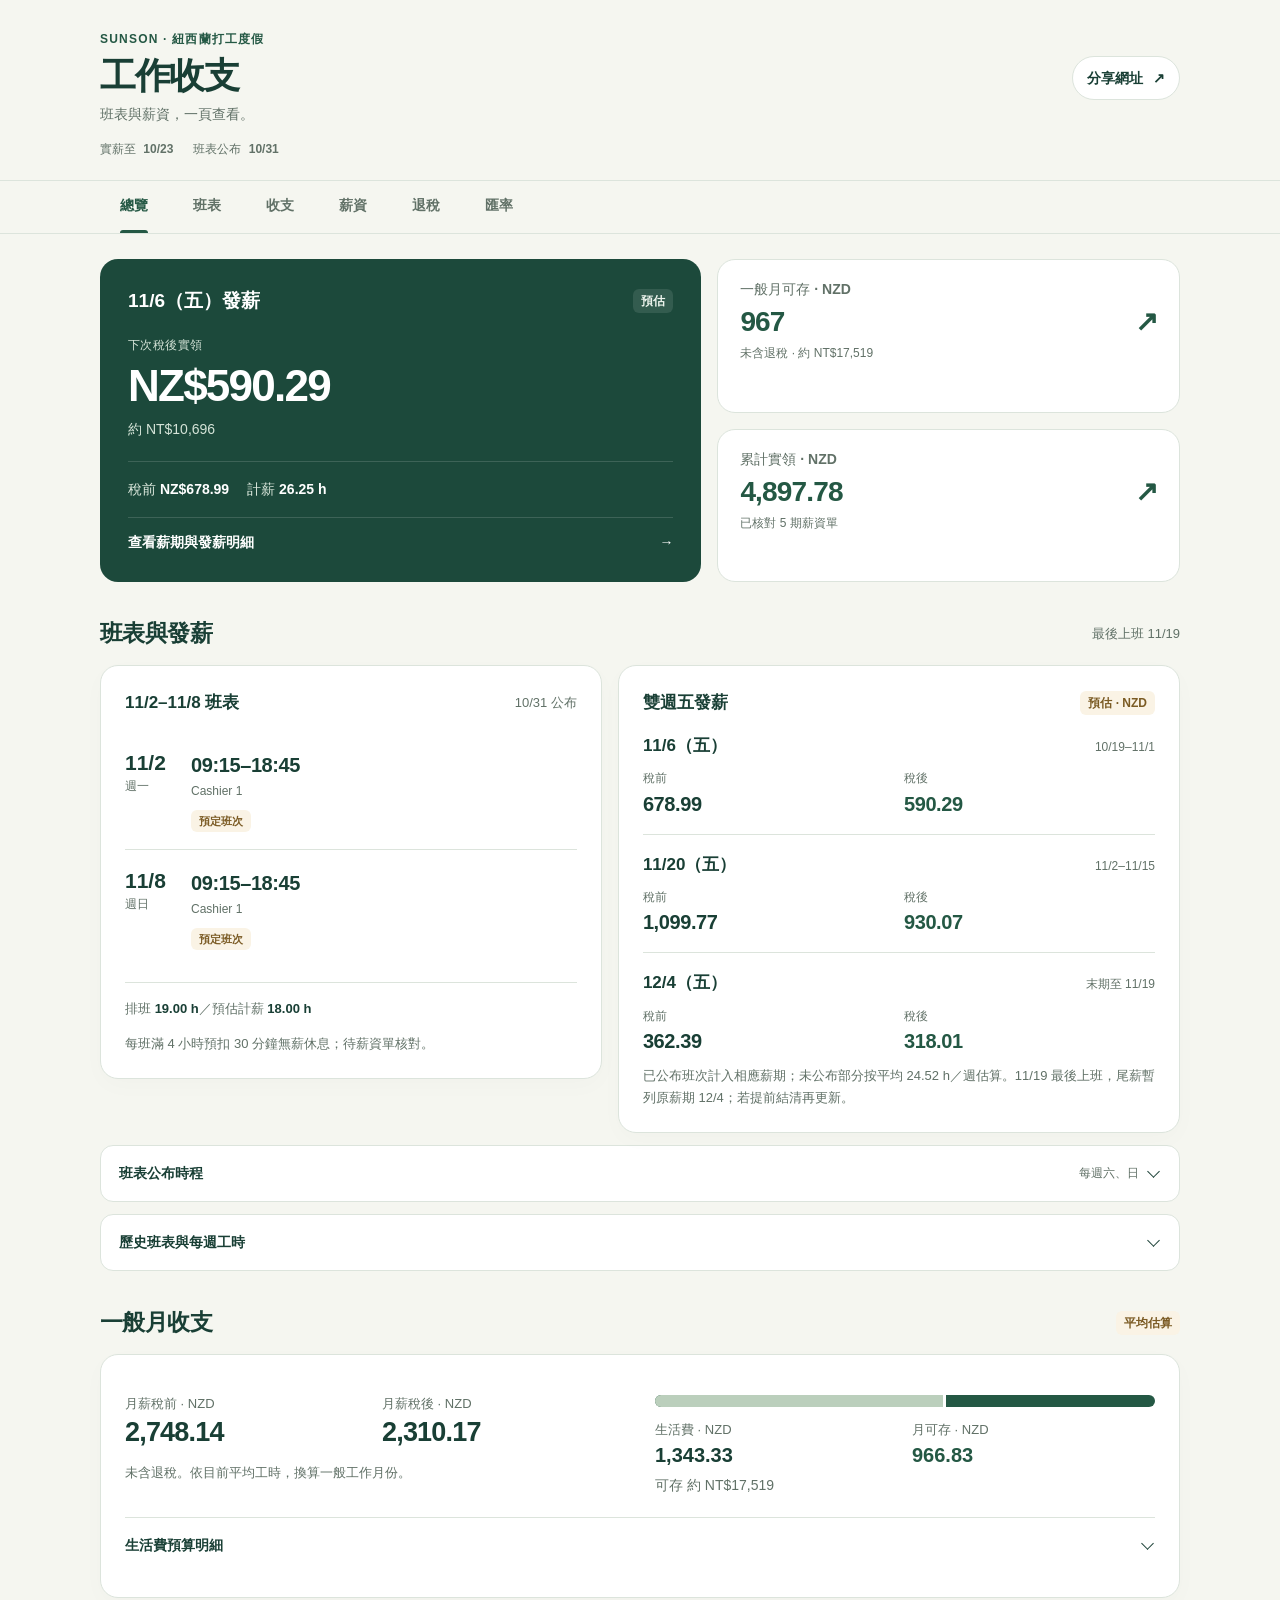
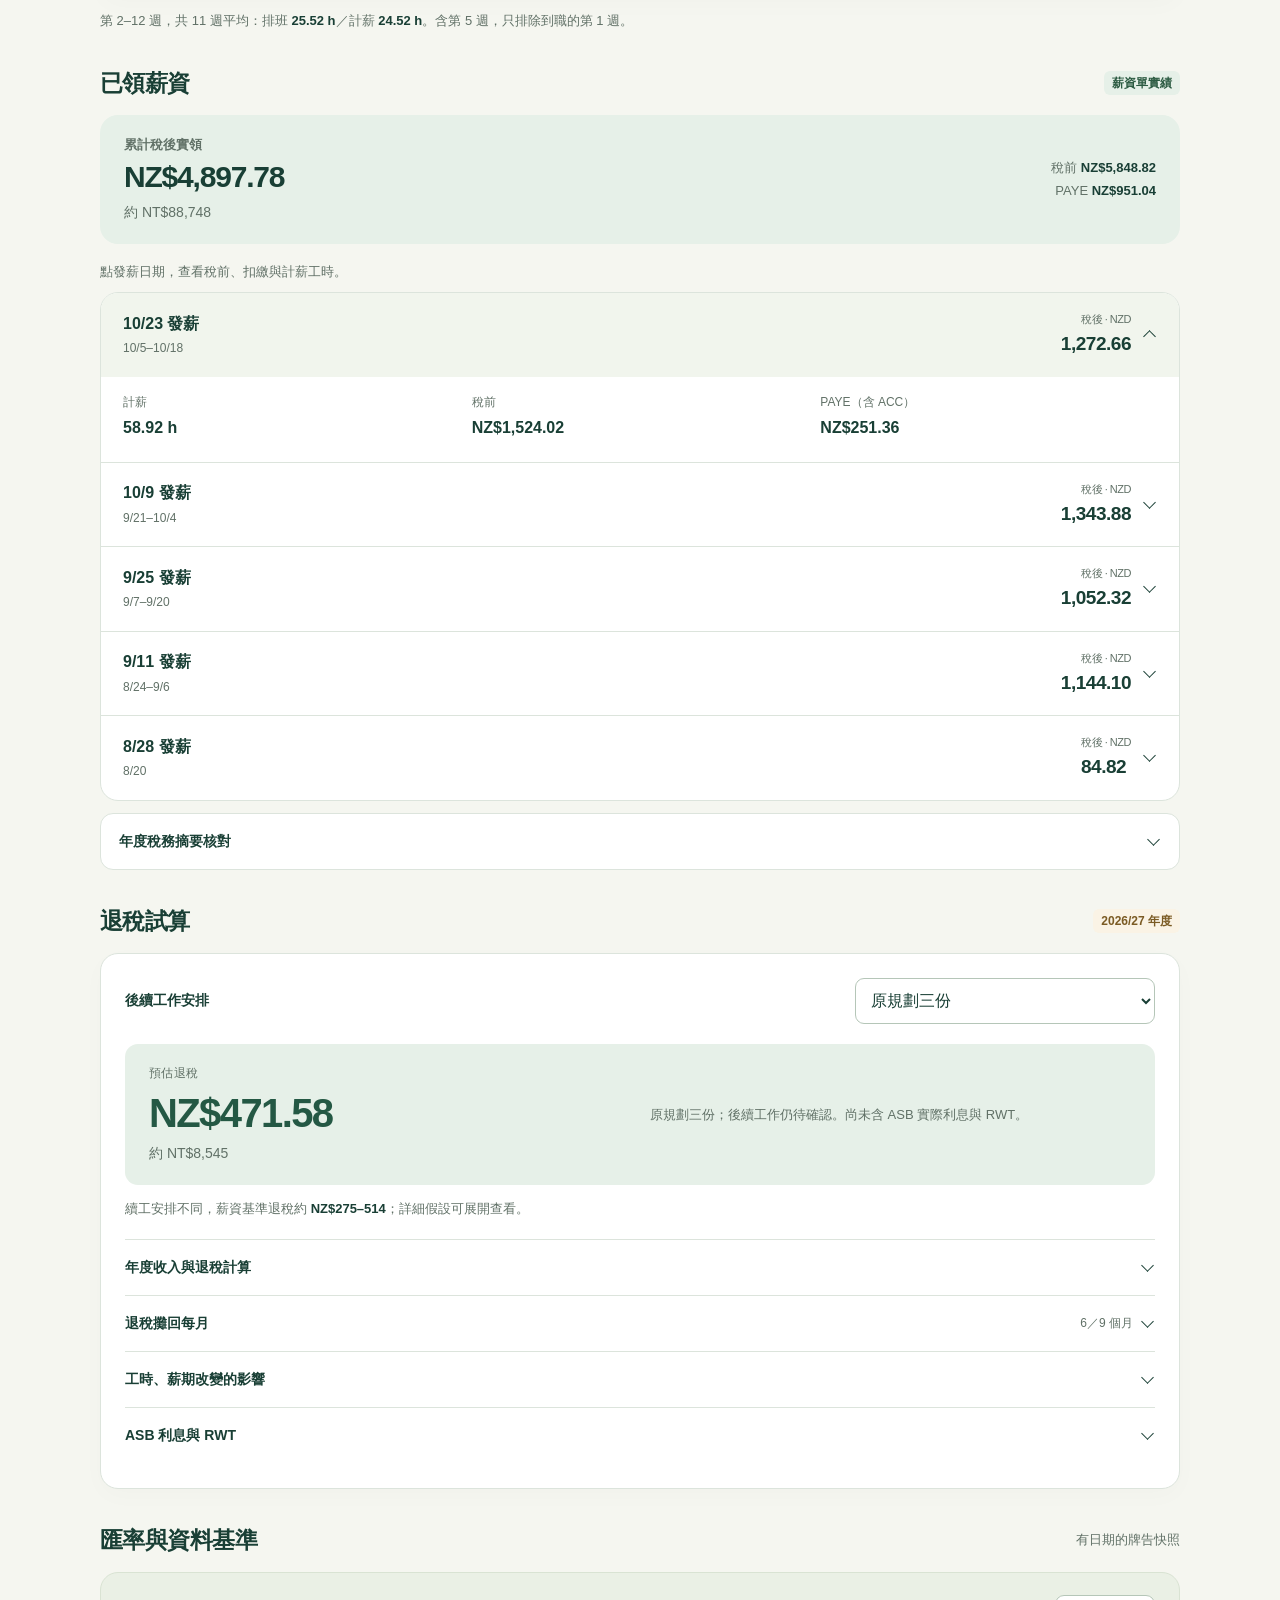
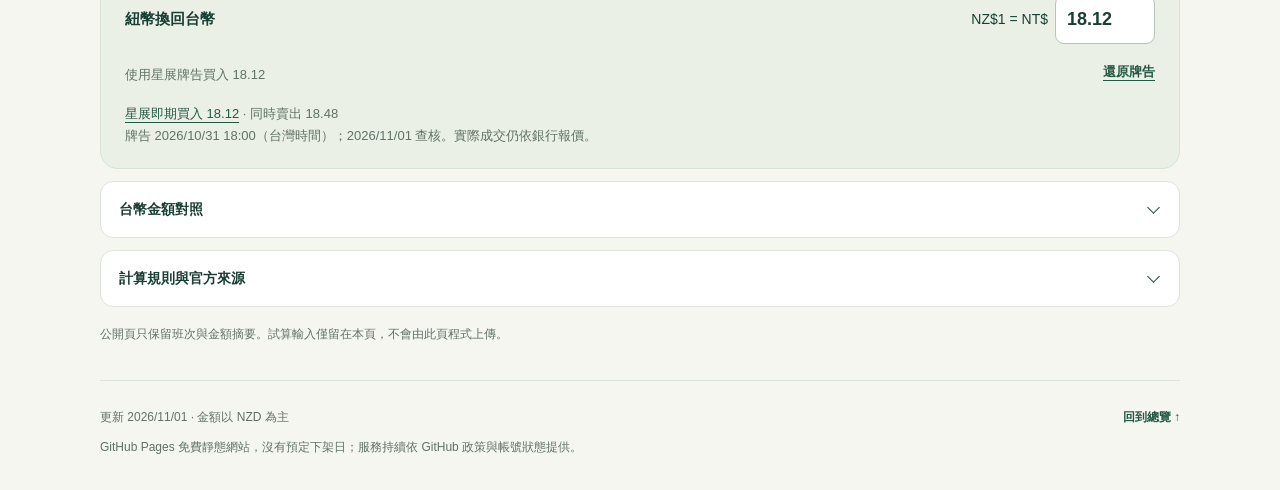
==== commit 48b6397c: "Update roster for week of 2 November" ====
--- a/index.html
+++ b/index.html
@@ -5,10 +5,10 @@
   <meta name="viewport" content="width=device-width, initial-scale=1">
   <meta name="theme-color" content="#214b40">
   <meta name="robots" content="noindex,nofollow">
-  <meta name="description" content="Sunson 下次發薪、最新班表、每月收支與退稅試算。資料更新 2026/10/25，清楚標示實薪、班表與預估。">
+  <meta name="description" content="Sunson 下次發薪、最新班表、每月收支與退稅試算。資料更新 2026/11/01，清楚標示實薪、班表與預估。">
   <link rel="canonical" href="https://gpt.greenparty.org.tw/sunson-work-payroll-summary/">
-  <link rel="stylesheet" href="site.css?v=20261025-layout">
-  <script src="site.js?v=20261025-layout" defer></script>
+  <link rel="stylesheet" href="site.css?v=20261101-roster">
+  <script src="site.js?v=20261101-roster" defer></script>
   <title>Sunson 工作收支｜班表、薪資與退稅</title>
 </head>
 <body>
@@ -18,7 +18,7 @@
   <button id="shareButton" class="quiet-button" type="button">分享網址 <span aria-hidden="true">↗</span></button>
   <p id="shareStatus" class="sr-only" role="status"></p>
   <div class="freshness"><!-- model:freshness:start -->
-<span>實薪至 <b>10/23</b></span><span>班表公布 <b>10/24</b></span>
+<span>實薪至 <b>10/23</b></span><span>班表公布 <b>10/31</b></span>
 <!-- model:freshness:end --></div>
 </header>
 <nav class="section-nav" aria-label="頁內導覽"><div class="container"><a href="#overview" aria-current="location">總覽</a><a href="#schedule">班表</a><a href="#budget">收支</a><a href="#payroll">薪資</a><a href="#tax">退稅</a><a href="#sources">匯率</a></div></nav>
@@ -26,41 +26,41 @@
   <section id="overview" class="page-section overview-section" aria-labelledby="overview-title">
     <h2 id="overview-title" class="sr-only">重點總覽</h2>
     <!-- model:overview:start -->
-<div class="focus-grid"><article class="next-pay"><div class="focus-top"><h3>11/6（五）發薪</h3><span class="tag">預估</span></div><span class="overline">下次稅後實領</span><p class="big-number">NZ$590.29</p><p class="twd"><span data-nzd-to-twd="590.29">約 NT$10,820</span></p><div class="focus-meta"><span>稅前 <b>NZ$678.99</b></span><span>計薪 <b>26.25 h</b></span></div><a class="card-link" href="#paydays"><span>查看薪期與發薪明細</span><span aria-hidden="true">→</span></a></article><a class="mini-card" href="#budget"><h3>一般月可存 · NZD</h3><strong>1,026<span class="mini-arrow" aria-hidden="true">↗</span></strong><small>未含退稅 · <span data-nzd-to-twd="1025.81">約 NT$18,803</span></small></a><a class="mini-card" href="#payroll"><h3>累計實領 · NZD</h3><strong>4,897.78<span class="mini-arrow" aria-hidden="true">↗</span></strong><small>已核對 5 期薪資單</small></a></div>
+<div class="focus-grid"><article class="next-pay"><div class="focus-top"><h3>11/6（五）發薪</h3><span class="tag">預估</span></div><span class="overline">下次稅後實領</span><p class="big-number">NZ$590.29</p><p class="twd"><span data-nzd-to-twd="590.29">約 NT$10,696</span></p><div class="focus-meta"><span>稅前 <b>NZ$678.99</b></span><span>計薪 <b>26.25 h</b></span></div><a class="card-link" href="#paydays"><span>查看薪期與發薪明細</span><span aria-hidden="true">→</span></a></article><a class="mini-card" href="#budget"><h3>一般月可存 · NZD</h3><strong>967<span class="mini-arrow" aria-hidden="true">↗</span></strong><small>未含退稅 · <span data-nzd-to-twd="966.83">約 NT$17,519</span></small></a><a class="mini-card" href="#payroll"><h3>累計實領 · NZD</h3><strong>4,897.78<span class="mini-arrow" aria-hidden="true">↗</span></strong><small>已核對 5 期薪資單</small></a></div>
 <!-- model:overview:end -->
   </section>
   <section id="schedule" class="page-section" aria-labelledby="schedule-title">
     <div class="section-heading"><h2 id="schedule-title">班表與發薪</h2><span class="section-note">最後上班 11/19</span></div>
     <div class="schedule-grid">
       <article class="card roster-card"><!-- model:roster:start -->
-<div class="subhead"><h3>10/26–11/1 班表</h3><span class="muted">10/24 公布</span></div><ul class="shift-list"><li><div class="shift-date"><b>10/27</b><span>週二</span></div><div><strong>10:00–18:45</strong><small>Cashier 1</small></div><span class="tag estimate">預定班次</span></li><li><div class="shift-date"><b>10/31</b><span>週六</span></div><div><strong>11:00–16:00</strong><small>Storeman 2</small></div><span class="tag estimate">預定班次</span></li></ul><p class="roster-total">排班 <b>13.75 h</b>／預估計薪 <b>12.75 h</b></p><p class="muted">每班滿 4 小時預扣 30 分鐘無薪休息；待薪資單核對。</p>
+<div class="subhead"><h3>11/2–11/8 班表</h3><span class="muted">10/31 公布</span></div><ul class="shift-list"><li><div class="shift-date"><b>11/2</b><span>週一</span></div><div><strong>09:15–18:45</strong><small>Cashier 1</small></div><span class="tag estimate">預定班次</span></li><li><div class="shift-date"><b>11/8</b><span>週日</span></div><div><strong>09:15–18:45</strong><small>Cashier 1</small></div><span class="tag estimate">預定班次</span></li></ul><p class="roster-total">排班 <b>19.00 h</b>／預估計薪 <b>18.00 h</b></p><p class="muted">每班滿 4 小時預扣 30 分鐘無薪休息；待薪資單核對。</p>
 <!-- model:roster:end --></article>
       <article class="card" id="paydays"><div class="subhead"><h3>雙週五發薪</h3><span class="tag estimate">預估 · NZD</span></div><!-- model:paydays:start -->
-<ul class="payday-list"><li><div class="payday-date"><b>11/6（五）</b><small>10/19–11/1</small></div><dl class="payday-values"><div><dt>稅前</dt><dd>678.99</dd></div><div><dt>稅後</dt><dd>590.29</dd></div></dl></li><li><div class="payday-date"><b>11/20（五）</b><small>11/2–11/15</small></div><dl class="payday-values"><div><dt>稅前</dt><dd>1,302.09</dd></div><div><dt>稅後</dt><dd>1,093.45</dd></div></dl></li><li><div class="payday-date"><b>12/4（五）</b><small>末期至 11/19</small></div><dl class="payday-values"><div><dt>稅前</dt><dd>372.03</dd></div><div><dt>稅後</dt><dd>326.47</dd></div></dl></li></ul><p class="muted">已公布班次計入相應薪期；未公布部分按平均 25.17 h／週估算。11/19 最後上班，尾薪暫列原薪期 12/4；若提前結清再更新。</p>
+<ul class="payday-list"><li><div class="payday-date"><b>11/6（五）</b><small>10/19–11/1</small></div><dl class="payday-values"><div><dt>稅前</dt><dd>678.99</dd></div><div><dt>稅後</dt><dd>590.29</dd></div></dl></li><li><div class="payday-date"><b>11/20（五）</b><small>11/2–11/15</small></div><dl class="payday-values"><div><dt>稅前</dt><dd>1,099.77</dd></div><div><dt>稅後</dt><dd>930.07</dd></div></dl></li><li><div class="payday-date"><b>12/4（五）</b><small>末期至 11/19</small></div><dl class="payday-values"><div><dt>稅前</dt><dd>362.39</dd></div><div><dt>稅後</dt><dd>318.01</dd></div></dl></li></ul><p class="muted">已公布班次計入相應薪期；未公布部分按平均 24.52 h／週估算。11/19 最後上班，尾薪暫列原薪期 12/4；若提前結清再更新。</p>
 <!-- model:paydays:end --></article>
     </div>
     <details class="disclosure standalone"><summary>班表公布時程<span class="summary-hint">每週六、日</span></summary><div class="disclosure-body"><!-- model:publish:start -->
-<ul class="publication-list"><li><b>10/31–11/1</b><span>公布 11/2–11/8 班表</span></li><li><b>11/7–11/8</b><span>公布 11/9–11/15 班表</span></li><li><b>11/14–11/15</b><span>公布 11/16–11/22 班表</span></li></ul><p class="muted">依每週六、日公布的安排推估；最後一週只工作至 11/19。</p>
+<ul class="publication-list"><li><b>11/7–11/8</b><span>公布 11/9–11/15 班表</span></li><li><b>11/14–11/15</b><span>公布 11/16–11/22 班表</span></li></ul><p class="muted">依每週六、日公布的安排推估；最後一週只工作至 11/19。</p>
 <!-- model:publish:end --></div></details>
     <details class="disclosure standalone"><summary>歷史班表與每週工時</summary><div class="disclosure-body"><!-- model:weeks:start -->
-<div class="week-records"><details class="week-record"><summary><span><b>第 11 週 · 10/26–11/1</b><small>排班 13.75 h · 計薪約 12.75 h · 班表估計</small></span></summary><ul class="week-shifts"><li><span>10/27</span><b>10:00–18:45</b></li><li><span>10/31</span><b>11:00–16:00</b></li></ul></details><details class="week-record"><summary><span><b>第 10 週 · 10/19–10/25</b><small>排班 14.50 h · 計薪約 13.50 h · 班表估計</small></span></summary><ul class="week-shifts"><li><span>10/21</span><b>09:15–18:45</b></li><li><span>10/24</span><b>11:00–16:00</b></li></ul></details><details class="week-record"><summary><span><b>第 9 週 · 10/12–10/18</b><small>排班 25.75 h · 計薪約 25.39 h · 薪期拆估</small></span></summary><ul class="week-shifts"><li><span>10/16</span><b>10:30–18:45</b></li><li><span>10/17、10/18</span><b>10:00–18:45</b></li></ul></details><details class="week-record"><summary><span><b>第 8 週 · 10/5–10/11</b><small>排班 34.00 h · 計薪約 33.53 h · 薪期拆估</small></span></summary><ul class="week-shifts"><li><span>10/8、10/9</span><b>10:30–18:45</b></li><li><span>10/10、10/11</span><b>10:00–18:45</b></li></ul></details><details class="week-record"><summary><span><b>第 7 週 · 9/28–10/4</b><small>排班 31.00 h · 計薪約 29.61 h · 薪期拆估</small></span></summary><ul class="week-shifts"><li><span>9/29、10/1、10/2</span><b>10:30–15:00</b></li><li><span>10/3、10/4</span><b>10:00–18:45</b></li></ul></details><details class="week-record"><summary><span><b>第 6 週 · 9/21–9/27</b><small>排班 34.25 h · 計薪約 32.72 h · 薪期拆估</small></span></summary><ul class="week-shifts"><li><span>9/21</span><b>11:00–18:45</b></li><li><span>9/22、9/25</span><b>10:30–15:00</b></li><li><span>9/26、9/27</span><b>10:00–18:45</b></li></ul></details><details class="week-record"><summary><span><b>第 5 週 · 9/14–9/20</b><small>排班 17.75 h · 計薪約 16.92 h · 薪期拆估</small></span></summary><ul class="week-shifts"><li><span>9/15、9/17</span><b>10:30–15:00</b></li><li><span>9/20</span><b>10:00–18:45</b></li></ul></details><details class="week-record"><summary><span><b>第 4 週 · 9/7–9/13</b><small>排班 33.00 h · 計薪約 31.45 h · 薪期拆估</small></span></summary><ul class="week-shifts"><li><span>9/7、9/8</span><b>11:00–18:45</b></li><li><span>9/12、9/13</span><b>10:00–18:45</b></li></ul></details><details class="week-record"><summary><span><b>第 3 週 · 8/31–9/6</b><small>排班 25.25 h · 計薪約 24.41 h · 薪期拆估</small></span></summary><ul class="week-shifts"><li><span>9/4</span><b>11:00–18:45</b></li><li><span>9/5、9/6</span><b>10:00–18:45</b></li></ul></details><details class="week-record"><summary><span><b>第 2 週 · 8/24–8/30</b><small>排班 32.50 h · 計薪約 31.42 h · 薪期拆估</small></span></summary><ul class="week-shifts"><li><span>8/27、8/28</span><b>10:00–18:00</b></li><li><span>8/29</span><b>11:00–18:45</b></li><li><span>8/30</span><b>10:00–18:45</b></li></ul></details><details class="week-record"><summary><span><b>第 1 週 · 8/17–8/23</b><small>排班 5.00 h · 計薪約 4.67 h · 薪資單</small></span></summary><ul class="week-shifts"><li><span>8/20</span><b>10:00–15:00</b></li></ul><p class=muted>本週不列入平均。</p></details></div><p class="muted">平均採第 2–11 週，排班共 261.75 h、計薪共 251.70 h。已領薪週按薪期實績比例拆分，單週仍屬估值；未領薪週才扣預設休息。</p>
+<div class="week-records"><details class="week-record"><summary><span><b>第 12 週 · 11/2–11/8</b><small>排班 19.00 h · 計薪約 18.00 h · 班表估計</small></span></summary><ul class="week-shifts"><li><span>11/2、11/8</span><b>09:15–18:45</b></li></ul></details><details class="week-record"><summary><span><b>第 11 週 · 10/26–11/1</b><small>排班 13.75 h · 計薪約 12.75 h · 班表估計</small></span></summary><ul class="week-shifts"><li><span>10/27</span><b>10:00–18:45</b></li><li><span>10/31</span><b>11:00–16:00</b></li></ul></details><details class="week-record"><summary><span><b>第 10 週 · 10/19–10/25</b><small>排班 14.50 h · 計薪約 13.50 h · 班表估計</small></span></summary><ul class="week-shifts"><li><span>10/21</span><b>09:15–18:45</b></li><li><span>10/24</span><b>11:00–16:00</b></li></ul></details><details class="week-record"><summary><span><b>第 9 週 · 10/12–10/18</b><small>排班 25.75 h · 計薪約 25.39 h · 薪期拆估</small></span></summary><ul class="week-shifts"><li><span>10/16</span><b>10:30–18:45</b></li><li><span>10/17、10/18</span><b>10:00–18:45</b></li></ul></details><details class="week-record"><summary><span><b>第 8 週 · 10/5–10/11</b><small>排班 34.00 h · 計薪約 33.53 h · 薪期拆估</small></span></summary><ul class="week-shifts"><li><span>10/8、10/9</span><b>10:30–18:45</b></li><li><span>10/10、10/11</span><b>10:00–18:45</b></li></ul></details><details class="week-record"><summary><span><b>第 7 週 · 9/28–10/4</b><small>排班 31.00 h · 計薪約 29.61 h · 薪期拆估</small></span></summary><ul class="week-shifts"><li><span>9/29、10/1、10/2</span><b>10:30–15:00</b></li><li><span>10/3、10/4</span><b>10:00–18:45</b></li></ul></details><details class="week-record"><summary><span><b>第 6 週 · 9/21–9/27</b><small>排班 34.25 h · 計薪約 32.72 h · 薪期拆估</small></span></summary><ul class="week-shifts"><li><span>9/21</span><b>11:00–18:45</b></li><li><span>9/22、9/25</span><b>10:30–15:00</b></li><li><span>9/26、9/27</span><b>10:00–18:45</b></li></ul></details><details class="week-record"><summary><span><b>第 5 週 · 9/14–9/20</b><small>排班 17.75 h · 計薪約 16.92 h · 薪期拆估</small></span></summary><ul class="week-shifts"><li><span>9/15、9/17</span><b>10:30–15:00</b></li><li><span>9/20</span><b>10:00–18:45</b></li></ul></details><details class="week-record"><summary><span><b>第 4 週 · 9/7–9/13</b><small>排班 33.00 h · 計薪約 31.45 h · 薪期拆估</small></span></summary><ul class="week-shifts"><li><span>9/7、9/8</span><b>11:00–18:45</b></li><li><span>9/12、9/13</span><b>10:00–18:45</b></li></ul></details><details class="week-record"><summary><span><b>第 3 週 · 8/31–9/6</b><small>排班 25.25 h · 計薪約 24.41 h · 薪期拆估</small></span></summary><ul class="week-shifts"><li><span>9/4</span><b>11:00–18:45</b></li><li><span>9/5、9/6</span><b>10:00–18:45</b></li></ul></details><details class="week-record"><summary><span><b>第 2 週 · 8/24–8/30</b><small>排班 32.50 h · 計薪約 31.42 h · 薪期拆估</small></span></summary><ul class="week-shifts"><li><span>8/27、8/28</span><b>10:00–18:00</b></li><li><span>8/29</span><b>11:00–18:45</b></li><li><span>8/30</span><b>10:00–18:45</b></li></ul></details><details class="week-record"><summary><span><b>第 1 週 · 8/17–8/23</b><small>排班 5.00 h · 計薪約 4.67 h · 薪資單</small></span></summary><ul class="week-shifts"><li><span>8/20</span><b>10:00–15:00</b></li></ul><p class=muted>本週不列入平均。</p></details></div><p class="muted">平均採第 2–12 週，排班共 280.75 h、計薪共 269.70 h。已領薪週按薪期實績比例拆分，單週仍屬估值；未領薪週才扣預設休息。</p>
 <!-- model:weeks:end --></div></details>
   </section>
   <section id="budget" class="page-section" aria-labelledby="budget-title">
     <div class="section-heading"><h2 id="budget-title">一般月收支</h2><span class="tag estimate">平均估算</span></div>
     <div class="card"><!-- model:budget:start -->
-<div class="budget-layout"><div><div class="salary-pair"><div><span>月薪稅前 · NZD</span><strong>2,821.20</strong></div><div><span>月薪稅後 · NZD</span><strong>2,369.14</strong></div></div><p class="muted">未含退稅。依目前平均工時，換算一般工作月份。</p></div><div><div class="budget-bar" role="img" aria-label="稅後月收入約 2,369 元，其中生活費 1,343 元，可存 1,026 元"><span style="width:56.70%"></span></div><div class="budget-line"><span>生活費 · NZD<b>1,343.33</b></span><span>月可存 · NZD<b>1,025.81</b></span></div><p class="twd">可存 <span data-nzd-to-twd="1025.81">約 NT$18,803</span></p></div></div>
+<div class="budget-layout"><div><div class="salary-pair"><div><span>月薪稅前 · NZD</span><strong>2,748.14</strong></div><div><span>月薪稅後 · NZD</span><strong>2,310.17</strong></div></div><p class="muted">未含退稅。依目前平均工時，換算一般工作月份。</p></div><div><div class="budget-bar" role="img" aria-label="稅後月收入約 2,310 元，其中生活費 1,343 元，可存 967 元"><span style="width:58.15%"></span></div><div class="budget-line"><span>生活費 · NZD<b>1,343.33</b></span><span>月可存 · NZD<b>966.83</b></span></div><p class="twd">可存 <span data-nzd-to-twd="966.83">約 NT$17,519</span></p></div></div>
 <!-- model:budget:end --><details class="disclosure budget-rules"><summary>生活費預算明細</summary><div class="disclosure-body"><!-- model:costs:start -->
 <dl class="cost-list"><div><dt>房租</dt><dd>NZ$520.00／月</dd></div><div><dt>油錢</dt><dd>NZ$173.33／月</dd></div><div><dt>餐費</dt><dd>NZ$650.00／月</dd></div></dl><p class="muted">沿用每週 NZ$310 預算，按 52÷12 換算每月。未列支出另計。</p>
 <!-- model:costs:end --></div></details></div>
     <!-- model:basis:start -->
-<p class="basis-line">第 2–11 週，共 10 週平均：排班 <b>26.18 h</b>／計薪 <b>25.17 h</b>。含第 5 週，只排除到職的第 1 週。</p>
+<p class="basis-line">第 2–12 週，共 11 週平均：排班 <b>25.52 h</b>／計薪 <b>24.52 h</b>。含第 5 週，只排除到職的第 1 週。</p>
 <!-- model:basis:end -->
   </section>
   <section id="payroll" class="page-section" aria-labelledby="payroll-title">
     <div class="section-heading"><h2 id="payroll-title">已領薪資</h2><span class="tag actual">薪資單實績</span></div>
     <!-- model:actual-summary:start -->
-<div class="actual-summary"><div><h3>累計稅後實領</h3><p class="big-number">NZ$4,897.78</p><p class="twd"><span data-nzd-to-twd="4897.78">約 NT$89,776</span></p></div><div class="summary-deductions"><span>稅前 <b>NZ$5,848.82</b></span><span>PAYE <b>NZ$951.04</b></span></div></div>
+<div class="actual-summary"><div><h3>累計稅後實領</h3><p class="big-number">NZ$4,897.78</p><p class="twd"><span data-nzd-to-twd="4897.78">約 NT$88,748</span></p></div><div class="summary-deductions"><span>稅前 <b>NZ$5,848.82</b></span><span>PAYE <b>NZ$951.04</b></span></div></div>
 <!-- model:actual-summary:end -->
     <p class="section-intro">點發薪日期，查看稅前、扣繳與計薪工時。</p>
     <!-- model:actual:start -->
@@ -74,19 +74,19 @@
     <div class="section-heading"><h2 id="tax-title">退稅試算</h2><span class="tag estimate">2026/27 年度</span></div>
     <div class="card tax-card">
       <!-- model:refund:start -->
-<div class="tax-picker"><label for="workPlan">後續工作安排</label><select id="workPlan" name="workPlan" aria-describedby="refundBasis"><option value="sunson" >只做 Sunson</option><option value="two_jobs" >接第二份</option><option value="planned" selected>原規劃三份</option></select></div><div class="refund-hero"><div><span id="refundLabel" class="overline">預估退稅</span><p id="refundValue" class="refund-number">NZ$470.98</p><p id="refundTwd" class="twd" data-nzd-to-twd="470.98">約 NT$8,633</p></div><p id="refundBasis" class="refund-context">原規劃三份；後續工作尚未確定。尚未含 ASB 實際利息與 RWT。</p></div><p class="notice">續工安排不同，薪資基準退稅約 <b>NZ$289–513</b>；詳細假設可展開查看。</p>
+<div class="tax-picker"><label for="workPlan">後續工作安排</label><select id="workPlan" name="workPlan" aria-describedby="refundBasis"><option value="sunson" >只做 Sunson</option><option value="two_jobs" >接第二份</option><option value="planned" selected>原規劃三份</option></select></div><div class="refund-hero"><div><span id="refundLabel" class="overline">預估退稅</span><p id="refundValue" class="refund-number">NZ$471.58</p><p id="refundTwd" class="twd" data-nzd-to-twd="471.58">約 NT$8,545</p></div><p id="refundBasis" class="refund-context">原規劃三份；後續工作尚未確定。尚未含 ASB 實際利息與 RWT。</p></div><p class="notice">續工安排不同，薪資基準退稅約 <b>NZ$275–514</b>；詳細假設可展開查看。</p>
 <!-- model:refund:end -->
       <details class="disclosure"><summary>年度收入與退稅計算</summary><div class="disclosure-body"><!-- model:refund-detail:start -->
-<p class="muted">薪資基準比較，未計入下方利息試算。</p><ul class="currency-comparison"><li><b>只做 Sunson</b><div><span><small>年度稅前 · NZD</small>8,201.93</span><span><small>退稅估值 · NZD</small>289.21</span></div></li><li><b>接第二份</b><div><span><small>年度稅前 · NZD</small>16,758.52</span><span><small>退稅估值 · NZD</small>512.99</span></div></li><li><b>原規劃三份</b><div><span><small>年度稅前 · NZD</small>17,409.57</span><span><small>退稅估值 · NZD</small>470.98</span></div></li></ul><p class="muted">第二份暫定 2026/11/20–2027/2/19；第三份暫定 2027/3/15 起。同時薪、平均工時、M 稅碼及雙週發薪，均屬假設。</p><h3>所選情境的年度計算</h3><table class="math-table"><tbody><tr><th scope="row">應稅薪資</th><td data-tax-field="gross">NZ$17,409.57</td></tr><tr><th scope="row">PAYE（含 ACC）</th><td data-tax-field="paye">NZ$2,730.32</td></tr><tr><th scope="row">利息／RWT</th><td data-tax-field="interest">金額未提供；基準未計</td></tr><tr><th scope="row">應繳所得稅</th><td data-tax-field="income_tax">NZ$1,954.67</td></tr><tr><th scope="row">薪資 ACC</th><td data-tax-field="acc">NZ$304.67</td></tr><tr><th scope="row">PAYE＋RWT－所得稅－ACC</th><td data-tax-field="refund">NZ$470.98</td></tr></tbody></table><p class="muted">PAYE 包含 ACC。各雇主分開扣繳；首末不足整期，仍依正常薪期計算。</p>
+<p class="muted">薪資基準比較，未計入下方利息試算。</p><ul class="currency-comparison"><li><b>只做 Sunson</b><div><span><small>年度稅前 · NZD</small>7,989.97</span><span><small>退稅估值 · NZD</small>275.05</span></div></li><li><b>接第二份</b><div><span><small>年度稅前 · NZD</small>16,324.98</span><span><small>退稅估值 · NZD</small>513.60</span></div></li><li><b>原規劃三份</b><div><span><small>年度稅前 · NZD</small>16,959.17</span><span><small>退稅估值 · NZD</small>471.58</span></div></li></ul><p class="muted">第二份暫定 2026/11/20–2027/2/19；第三份暫定 2027/3/15 起。同時薪、平均工時、M 稅碼及雙週發薪，均屬假設。</p><h3>所選情境的年度計算</h3><table class="math-table"><tbody><tr><th scope="row">應稅薪資</th><td data-tax-field="gross">NZ$16,959.17</td></tr><tr><th scope="row">PAYE（含 ACC）</th><td data-tax-field="paye">NZ$2,644.22</td></tr><tr><th scope="row">利息／RWT</th><td data-tax-field="interest">金額未提供；基準未計</td></tr><tr><th scope="row">應繳所得稅</th><td data-tax-field="income_tax">NZ$1,875.85</td></tr><tr><th scope="row">薪資 ACC</th><td data-tax-field="acc">NZ$296.79</td></tr><tr><th scope="row">PAYE＋RWT－所得稅－ACC</th><td data-tax-field="refund">NZ$471.58</td></tr></tbody></table><p class="muted">PAYE 包含 ACC。各雇主分開扣繳；首末不足整期，仍依正常薪期計算。</p>
 <!-- model:refund-detail:end --></div></details>
       <details class="disclosure"><summary>退稅攤回每月<span class="summary-hint">6／9 個月</span></summary><div class="disclosure-body"><!-- model:spread:start -->
-<div class="spread-grid"><article class="spread-card"><h3>攤回 6 個月</h3><dl><dt>含退稅月領</dt><dd data-spread-net="6">NZ$2,448</dd><dt>月可存</dt><dd data-spread-saving="6">NZ$1,104</dd></dl></article><article class="spread-card"><h3>攤回 9 個月</h3><dl><dt>含退稅月領</dt><dd data-spread-net="9">NZ$2,421</dd><dt>月可存</dt><dd data-spread-saving="9">NZ$1,078</dd></dl></article></div><p class="muted">只供平均比較，退稅在年度結算後入帳。稅前月薪不變；9 個月情境未計下一稅年度可能退稅。</p>
+<div class="spread-grid"><article class="spread-card"><h3>攤回 6 個月</h3><dl><dt>含退稅月領</dt><dd data-spread-net="6">NZ$2,389</dd><dt>月可存</dt><dd data-spread-saving="6">NZ$1,045</dd></dl></article><article class="spread-card"><h3>攤回 9 個月</h3><dl><dt>含退稅月領</dt><dd data-spread-net="9">NZ$2,363</dd><dt>月可存</dt><dd data-spread-saving="9">NZ$1,019</dd></dl></article></div><p class="muted">只供平均比較，退稅在年度結算後入帳。稅前月薪不變；9 個月情境未計下一稅年度可能退稅。</p>
 <!-- model:spread:end --></div></details>
       <details class="disclosure"><summary>工時、薪期改變的影響</summary><div class="disclosure-body"><!-- model:sensitivity:start -->
-<p class="muted">以下為未計利息的薪資基準比較。</p><table><tbody><tr><th scope="row">原規劃，未公布班次 20 h／週</th><td>NZ$452.33</td></tr><tr><th scope="row">原規劃，平均 25.17 h／週</th><td>NZ$470.98</td></tr><tr><th scope="row">原規劃，未公布班次 32 h／週</th><td>NZ$463.92</td></tr><tr><th scope="row">後兩份改為週薪（日期相同）</th><td>NZ$493.42</td></tr></tbody></table><p class="muted">20／32 小時只替換未公布部分，保留實績與已公布班表。週薪比較僅改後兩份工作；數值不是保證範圍。</p>
+<p class="muted">以下為未計利息的薪資基準比較。</p><table><tbody><tr><th scope="row">原規劃，未公布班次 20 h／週</th><td>NZ$448.71</td></tr><tr><th scope="row">原規劃，平均 24.52 h／週</th><td>NZ$471.58</td></tr><tr><th scope="row">原規劃，未公布班次 32 h／週</th><td>NZ$463.90</td></tr><tr><th scope="row">後兩份改為週薪（日期相同）</th><td>NZ$494.56</td></tr></tbody></table><p class="muted">20／32 小時只替換未公布部分，保留實績與已公布班表。週薪比較僅改後兩份工作；數值不是保證範圍。</p>
 <!-- model:sensitivity:end --></div></details>
       <details class="disclosure" id="bankCalculator"><summary>ASB 利息與 RWT</summary><div class="disclosure-body"><!-- model:bank:start -->
-<div class="bank-note"><div><span class="overline">已確認帳戶</span><h3>ASB Savings On Call <strong>0.25% p.a.</strong></h3></div><span class="tag estimate">金額待確認</span></div><p class="muted">下方只估 10/25–3/31，共 158 天；假設現行利率維持不變。</p><div class="input-grid"><label for="bankBalance">這段期間的平均存款（NZD）<input id="bankBalance" type="number" min="0" step="0.01" placeholder="例如 5000" inputmode="decimal" aria-describedby="interestImpact"></label><label for="bankRwt">RWT 稅率<select id="bankRwt"><option value="0.105">10.5%</option><option value="0.175" selected>17.5%（暫用假設）</option><option value="0.30">30%</option><option value="0.33">33%</option><option value="0.39">39%</option><option value="0.45">45%</option></select></label></div><p id="interestImpact" class="input-feedback">利息與 RWT 金額未提供，退稅基準先依薪資估算。</p><details class="disclosure"><summary>補入已收利息與已扣 RWT</summary><div class="disclosure-body"><p class="muted">請依 ASB 或 myIR 填入同一期間的實際金額。</p><div class="input-grid"><label for="interestIncome">已收稅前利息（NZD）<input id="interestIncome" type="number" min="0" step="0.01" placeholder="稅前金額" inputmode="decimal" aria-describedby="interestImpact"></label><label for="interestRwt">已扣 RWT（NZD）<input id="interestRwt" type="number" min="0" step="0.01" placeholder="已扣金額" inputmode="decimal" aria-describedby="interestImpact"></label></div></div></details><details class="disclosure"><summary>利率、計息與稅務規則</summary><div class="disclosure-body"><p class="muted">所有餘額同率，可隨時動用；按日計息、每月入帳。0.25% 自 2026/7/15 09:00 生效，於 2026-10-23 查核。每 NZ$1,000 平均餘額，一年稅前利息約 NZ$2.50。過去累積但未入帳的利息仍需另補，年度金額以 ASB／myIR 為準。<a href="https://www.asb.co.nz/bank-accounts/interest-rates-fees.html" target="_blank" rel="noopener noreferrer">ASB 官方利率</a>。</p><p class="muted">居民利息併入所得稅、不計 ACC；RWT 可抵所得稅。邊際稅率與 RWT 都是 17.5% 時，小額利息通常不改變退稅。非稅務居民需另查 NRWT。<a href="https://www.ird.govt.nz/rwt-rate" target="_blank" rel="noopener noreferrer">IRD 扣繳規則</a>。</p></div></details><div class="calculator-actions"><small>只在本頁試算，不儲存輸入。</small><button id="resetInterest" class="text-button" type="button">還原利息試算</button></div>
+<div class="bank-note"><div><span class="overline">已確認帳戶</span><h3>ASB Savings On Call <strong>0.25% p.a.</strong></h3></div><span class="tag estimate">金額待確認</span></div><p class="muted">下方只估 11/1–3/31，共 151 天；假設現行利率維持不變。</p><div class="input-grid"><label for="bankBalance">這段期間的平均存款（NZD）<input id="bankBalance" type="number" min="0" step="0.01" placeholder="例如 5000" inputmode="decimal" aria-describedby="interestImpact"></label><label for="bankRwt">RWT 稅率<select id="bankRwt"><option value="0.105">10.5%</option><option value="0.175" selected>17.5%（暫用假設）</option><option value="0.30">30%</option><option value="0.33">33%</option><option value="0.39">39%</option><option value="0.45">45%</option></select></label></div><p id="interestImpact" class="input-feedback">利息與 RWT 金額未提供，退稅基準先依薪資估算。</p><details class="disclosure"><summary>補入已收利息與已扣 RWT</summary><div class="disclosure-body"><p class="muted">請依 ASB 或 myIR 填入同一期間的實際金額。</p><div class="input-grid"><label for="interestIncome">已收稅前利息（NZD）<input id="interestIncome" type="number" min="0" step="0.01" placeholder="稅前金額" inputmode="decimal" aria-describedby="interestImpact"></label><label for="interestRwt">已扣 RWT（NZD）<input id="interestRwt" type="number" min="0" step="0.01" placeholder="已扣金額" inputmode="decimal" aria-describedby="interestImpact"></label></div></div></details><details class="disclosure"><summary>利率、計息與稅務規則</summary><div class="disclosure-body"><p class="muted">所有餘額同率，可隨時動用；按日計息、每月入帳。0.25% 自 2026/7/15 09:00 生效，於 2026-11-01 查核。每 NZ$1,000 平均餘額，一年稅前利息約 NZ$2.50。過去累積但未入帳的利息仍需另補，年度金額以 ASB／myIR 為準。<a href="https://www.asb.co.nz/bank-accounts/interest-rates-fees.html" target="_blank" rel="noopener noreferrer">ASB 官方利率</a>。</p><p class="muted">居民利息併入所得稅、不計 ACC；RWT 可抵所得稅。邊際稅率與 RWT 都是 17.5% 時，小額利息通常不改變退稅。非稅務居民需另查 NRWT。<a href="https://www.ird.govt.nz/rwt-rate" target="_blank" rel="noopener noreferrer">IRD 扣繳規則</a>。</p></div></details><div class="calculator-actions"><small>只在本頁試算，不儲存輸入。</small><button id="resetInterest" class="text-button" type="button">還原利息試算</button></div>
 <!-- model:bank:end --></div></details>
       <p id="taxStatus" class="sr-only" role="status" aria-live="polite"></p>
     </div>
@@ -94,10 +94,10 @@
   <section id="sources" class="page-section" aria-labelledby="sources-title">
     <div class="section-heading"><h2 id="sources-title">匯率與資料基準</h2><span class="section-note">有日期的牌告快照</span></div>
     <div class="fx-card"><!-- model:fx:start -->
-<div class="fx-heading"><label for="fxRate">紐幣換回台幣</label><span class="rate-input">NZ$1 = NT$ <input id="fxRate" type="number" min="0.01" max="1000" step="0.01" value="18.33" inputmode="decimal" aria-describedby="fxHelp fxStatus"></span></div><div class="fx-controls"><p id="fxStatus" class="fx-status" role="status">使用星展牌告買入 18.33</p><button id="resetFx" class="text-button" type="button">還原牌告</button></div><p id="fxHelp"><a href="https://www.dbs.com.tw/personal-zh/rates/foreign-exchange-rates.page" target="_blank" rel="noopener noreferrer">星展即期買入 18.33</a> · 同時賣出 18.74<br>牌告 2026/10/24 18:00（台灣時間）；2026/10/25 查核。實際成交仍依銀行報價。</p>
+<div class="fx-heading"><label for="fxRate">紐幣換回台幣</label><span class="rate-input">NZ$1 = NT$ <input id="fxRate" type="number" min="0.01" max="1000" step="0.01" value="18.12" inputmode="decimal" aria-describedby="fxHelp fxStatus"></span></div><div class="fx-controls"><p id="fxStatus" class="fx-status" role="status">使用星展牌告買入 18.12</p><button id="resetFx" class="text-button" type="button">還原牌告</button></div><p id="fxHelp"><a href="https://www.dbs.com.tw/personal-zh/rates/foreign-exchange-rates.page" target="_blank" rel="noopener noreferrer">星展即期買入 18.12</a> · 同時賣出 18.48<br>牌告 2026/10/31 18:00（台灣時間）；2026/11/01 查核。實際成交仍依銀行報價。</p>
 <!-- model:fx:end --></div>
     <details class="disclosure standalone"><summary>台幣金額對照</summary><div class="disclosure-body"><!-- model:currency-details:start -->
-<p class="muted">依上方星展買入牌告或自行輸入的匯率換算，僅供參考。</p><h3>一般月份</h3><table><tbody><tr><th scope="row">月薪稅前</th><td><span data-nzd-to-twd="2821.20">約 NT$51,713</span></td></tr><tr><th scope="row">月薪稅後</th><td><span data-nzd-to-twd="2369.14">約 NT$43,426</span></td></tr><tr><th scope="row">每月生活費</th><td><span data-nzd-to-twd="1343.33">約 NT$24,623</span></td></tr><tr><th scope="row">每月可存</th><td><span data-nzd-to-twd="1025.81">約 NT$18,803</span></td></tr></tbody></table><h3>薪資單與後續發薪</h3><ul class="currency-comparison"><li><b>11/6 預估</b><div><span><small>稅前</small><span data-nzd-to-twd="678.99">約 NT$12,446</span></span><span><small>稅後</small><span data-nzd-to-twd="590.29">約 NT$10,820</span></span></div></li><li><b>11/20 預估</b><div><span><small>稅前</small><span data-nzd-to-twd="1302.09">約 NT$23,867</span></span><span><small>稅後</small><span data-nzd-to-twd="1093.45">約 NT$20,043</span></span></div></li><li><b>12/4 預估</b><div><span><small>稅前</small><span data-nzd-to-twd="372.03">約 NT$6,819</span></span><span><small>稅後</small><span data-nzd-to-twd="326.47">約 NT$5,984</span></span></div></li><li><b>10/23 已領</b><div><span><small>稅前</small><span data-nzd-to-twd="1524.02">約 NT$27,935</span></span><span><small>稅後</small><span data-nzd-to-twd="1272.66">約 NT$23,328</span></span></div></li><li><b>10/9 已領</b><div><span><small>稅前</small><span data-nzd-to-twd="1612.22">約 NT$29,552</span></span><span><small>稅後</small><span data-nzd-to-twd="1343.88">約 NT$24,633</span></span></div></li><li><b>9/25 已領</b><div><span><small>稅前</small><span data-nzd-to-twd="1251.14">約 NT$22,933</span></span><span><small>稅後</small><span data-nzd-to-twd="1052.32">約 NT$19,289</span></span></div></li><li><b>9/11 已領</b><div><span><small>稅前</small><span data-nzd-to-twd="1364.80">約 NT$25,017</span></span><span><small>稅後</small><span data-nzd-to-twd="1144.10">約 NT$20,971</span></span></div></li><li><b>8/28 已領</b><div><span><small>稅前</small><span data-nzd-to-twd="96.64">約 NT$1,771</span></span><span><small>稅後</small><span data-nzd-to-twd="84.82">約 NT$1,555</span></span></div></li></ul><h3>所選退稅情境攤回每月</h3><ul class="currency-comparison"><li><b>攤回 6 個月</b><div><span><small>含退稅月領</small><span data-spread-net-twd="6" data-nzd-to-twd="2447.64">約 NT$44,865</span></span><span><small>月可存</small><span data-spread-saving-twd="6" data-nzd-to-twd="1104.31">約 NT$20,242</span></span></div></li><li><b>攤回 9 個月</b><div><span><small>含退稅月領</small><span data-spread-net-twd="9" data-nzd-to-twd="2421.47">約 NT$44,386</span></span><span><small>月可存</small><span data-spread-saving-twd="9" data-nzd-to-twd="1078.14">約 NT$19,762</span></span></div></li></ul>
+<p class="muted">依上方星展買入牌告或自行輸入的匯率換算，僅供參考。</p><h3>一般月份</h3><table><tbody><tr><th scope="row">月薪稅前</th><td><span data-nzd-to-twd="2748.14">約 NT$49,796</span></td></tr><tr><th scope="row">月薪稅後</th><td><span data-nzd-to-twd="2310.17">約 NT$41,860</span></td></tr><tr><th scope="row">每月生活費</th><td><span data-nzd-to-twd="1343.33">約 NT$24,341</span></td></tr><tr><th scope="row">每月可存</th><td><span data-nzd-to-twd="966.83">約 NT$17,519</span></td></tr></tbody></table><h3>薪資單與後續發薪</h3><ul class="currency-comparison"><li><b>11/6 預估</b><div><span><small>稅前</small><span data-nzd-to-twd="678.99">約 NT$12,303</span></span><span><small>稅後</small><span data-nzd-to-twd="590.29">約 NT$10,696</span></span></div></li><li><b>11/20 預估</b><div><span><small>稅前</small><span data-nzd-to-twd="1099.77">約 NT$19,928</span></span><span><small>稅後</small><span data-nzd-to-twd="930.07">約 NT$16,853</span></span></div></li><li><b>12/4 預估</b><div><span><small>稅前</small><span data-nzd-to-twd="362.39">約 NT$6,567</span></span><span><small>稅後</small><span data-nzd-to-twd="318.01">約 NT$5,762</span></span></div></li><li><b>10/23 已領</b><div><span><small>稅前</small><span data-nzd-to-twd="1524.02">約 NT$27,615</span></span><span><small>稅後</small><span data-nzd-to-twd="1272.66">約 NT$23,061</span></span></div></li><li><b>10/9 已領</b><div><span><small>稅前</small><span data-nzd-to-twd="1612.22">約 NT$29,213</span></span><span><small>稅後</small><span data-nzd-to-twd="1343.88">約 NT$24,351</span></span></div></li><li><b>9/25 已領</b><div><span><small>稅前</small><span data-nzd-to-twd="1251.14">約 NT$22,671</span></span><span><small>稅後</small><span data-nzd-to-twd="1052.32">約 NT$19,068</span></span></div></li><li><b>9/11 已領</b><div><span><small>稅前</small><span data-nzd-to-twd="1364.80">約 NT$24,730</span></span><span><small>稅後</small><span data-nzd-to-twd="1144.10">約 NT$20,731</span></span></div></li><li><b>8/28 已領</b><div><span><small>稅前</small><span data-nzd-to-twd="96.64">約 NT$1,751</span></span><span><small>稅後</small><span data-nzd-to-twd="84.82">約 NT$1,537</span></span></div></li></ul><h3>所選退稅情境攤回每月</h3><ul class="currency-comparison"><li><b>攤回 6 個月</b><div><span><small>含退稅月領</small><span data-spread-net-twd="6" data-nzd-to-twd="2388.76">約 NT$43,284</span></span><span><small>月可存</small><span data-spread-saving-twd="6" data-nzd-to-twd="1045.43">約 NT$18,943</span></span></div></li><li><b>攤回 9 個月</b><div><span><small>含退稅月領</small><span data-spread-net-twd="9" data-nzd-to-twd="2362.56">約 NT$42,810</span></span><span><small>月可存</small><span data-spread-saving-twd="9" data-nzd-to-twd="1019.23">約 NT$18,468</span></span></div></li></ul>
 <!-- model:currency-details:end --></div></details>
     <details class="disclosure standalone"><summary>計算規則與官方來源</summary><div class="disclosure-body"><!-- model:method:start -->
 <div class="method-grid"><div><h3>薪資與預算</h3><ul><li>累計前 20 小時按 NZ$19.16，其後 NZ$23.95；另加 8% 假期加給，已計入各期稅前。</li><li>未領薪每班滿 4 小時扣 30 分鐘；薪資單時數保留實績，不再扣一次。</li><li>一般月薪按雙週 ×26÷12；固定生活費每週 NZ$310，月化 ×52÷12。房租 120、油錢 40、餐費 150／週。</li></ul></div><div><h3>退稅的年度與限制</h3><ul><li>只計 2026/4/1–2027/3/31 入帳薪資。依假設薪期，3/26 領 3/15–21；3/22 後若 4/9 領，歸下一稅年。</li><li>M 稅碼依 IRD 官方截尾規則；普通工資與 8% 加給分別取分。公式已重現五期實際 PAYE。</li><li>ACC 1.75%，上限 NZ$156,641；利息不課 ACC。現有薪資情境皆未達 IETC 最低 NZ$24,000，未加所得稅抵免。</li><li>未提供的其他收入、境外收入、居住身分與抵免可能影響結算；後續雇主、薪期、時薪與工時確定後須重算。</li></ul></div></div>
@@ -107,9 +107,9 @@
     <p class="privacy-note">公開頁只保留班次與金額摘要。試算輸入僅留在本頁，不會由此頁程式上傳。</p>
   </section>
 </main>
-<footer class="container"><span>更新 2026/10/25 · 金額以 NZD 為主</span><a href="#overview">回到總覽 ↑</a><p>GitHub Pages 免費靜態網站，沒有預定下架日；服務持續依 GitHub 政策與帳號狀態提供。</p></footer>
+<footer class="container"><span>更新 2026/11/01 · 金額以 NZD 為主</span><a href="#overview">回到總覽 ↑</a><p>GitHub Pages 免費靜態網站，沒有預定下架日；服務持續依 GitHub 政策與帳號狀態提供。</p></footer>
 <!-- model:client-data:start -->
-<script id="forecastModel" type="application/json">{"scenarios": {"sunson": {"id": "sunson", "label": "只做 Sunson", "description": "11/19 後沒有其他薪資", "gross": "8201.93", "paye": "1293.94", "interest": "0", "rwt": "0", "income_tax": "861.20", "acc": "143.53", "refund": "289.21"}, "two_jobs": {"id": "two_jobs", "label": "接第二份", "description": "續做至 2/19，3 月不工作", "gross": "16758.52", "paye": "2647.00", "interest": "0", "rwt": "0", "income_tax": "1840.74", "acc": "293.27", "refund": "512.99"}, "planned": {"id": "planned", "label": "原規劃三份", "description": "再從 3/15 開始第三份", "gross": "17409.57", "paye": "2730.32", "interest": "0", "rwt": "0", "income_tax": "1954.67", "acc": "304.67", "refund": "470.98"}}, "monthly": {"gross": "2821.195", "paye": "452.0533333333333333333333333", "net": "2369.141666666666666666666667", "cost": "1343.333333333333333333333333", "saving": "1025.808333333333333333333334"}, "defaultPlan": "planned", "interest": {"account": "ASB Savings On Call", "annual_rate": "0.0025", "annual_gross": null, "annual_rwt": null, "checked_on": "2026-10-23", "source_url": "https://www.asb.co.nz/bank-accounts/interest-rates-fees.html", "basis": "使用者更正銀行為 ASB，確認 Savings On Call；現行 0.25% 自 2026/7/15 生效。存款餘額、實收利息及 RWT 待確認，基準未計利息。", "effective_at": "2026/7/15 09:00", "forecast_days": 158}, "fx": {"source": "星展", "buy_rate": "18.33", "sell_rate": "18.74", "quoted_at": "2026/10/24 18:00（台灣時間）", "source_url": "https://www.dbs.com.tw/personal-zh/rates/foreign-exchange-rates.page", "checked_on": "2026-10-25"}, "updated": "2026-10-25"}</script>
+<script id="forecastModel" type="application/json">{"scenarios": {"sunson": {"id": "sunson", "label": "只做 Sunson", "description": "11/19 後沒有其他薪資", "gross": "7989.97", "paye": "1253.82", "interest": "0", "rwt": "0", "income_tax": "838.95", "acc": "139.82", "refund": "275.05"}, "two_jobs": {"id": "two_jobs", "label": "接第二份", "description": "續做至 2/19，3 月不工作", "gross": "16324.98", "paye": "2564.16", "interest": "0", "rwt": "0", "income_tax": "1764.87", "acc": "285.69", "refund": "513.60"}, "planned": {"id": "planned", "label": "原規劃三份", "description": "再從 3/15 開始第三份", "gross": "16959.17", "paye": "2644.22", "interest": "0", "rwt": "0", "income_tax": "1875.85", "acc": "296.79", "refund": "471.58"}}, "monthly": {"gross": "2748.135", "paye": "437.97", "net": "2310.165", "cost": "1343.333333333333333333333333", "saving": "966.831666666666666666666667"}, "defaultPlan": "planned", "interest": {"account": "ASB Savings On Call", "annual_rate": "0.0025", "annual_gross": null, "annual_rwt": null, "checked_on": "2026-11-01", "source_url": "https://www.asb.co.nz/bank-accounts/interest-rates-fees.html", "basis": "使用者更正銀行為 ASB，確認 Savings On Call；現行 0.25% 自 2026/7/15 生效。存款餘額、實收利息及 RWT 待確認，基準未計利息。", "effective_at": "2026/7/15 09:00", "forecast_days": 151}, "fx": {"source": "星展", "buy_rate": "18.12", "sell_rate": "18.48", "quoted_at": "2026/10/31 18:00（台灣時間）", "source_url": "https://www.dbs.com.tw/personal-zh/rates/foreign-exchange-rates.page", "checked_on": "2026-11-01"}, "updated": "2026-11-01"}</script>
 <!-- model:client-data:end -->
 </body>
 </html>
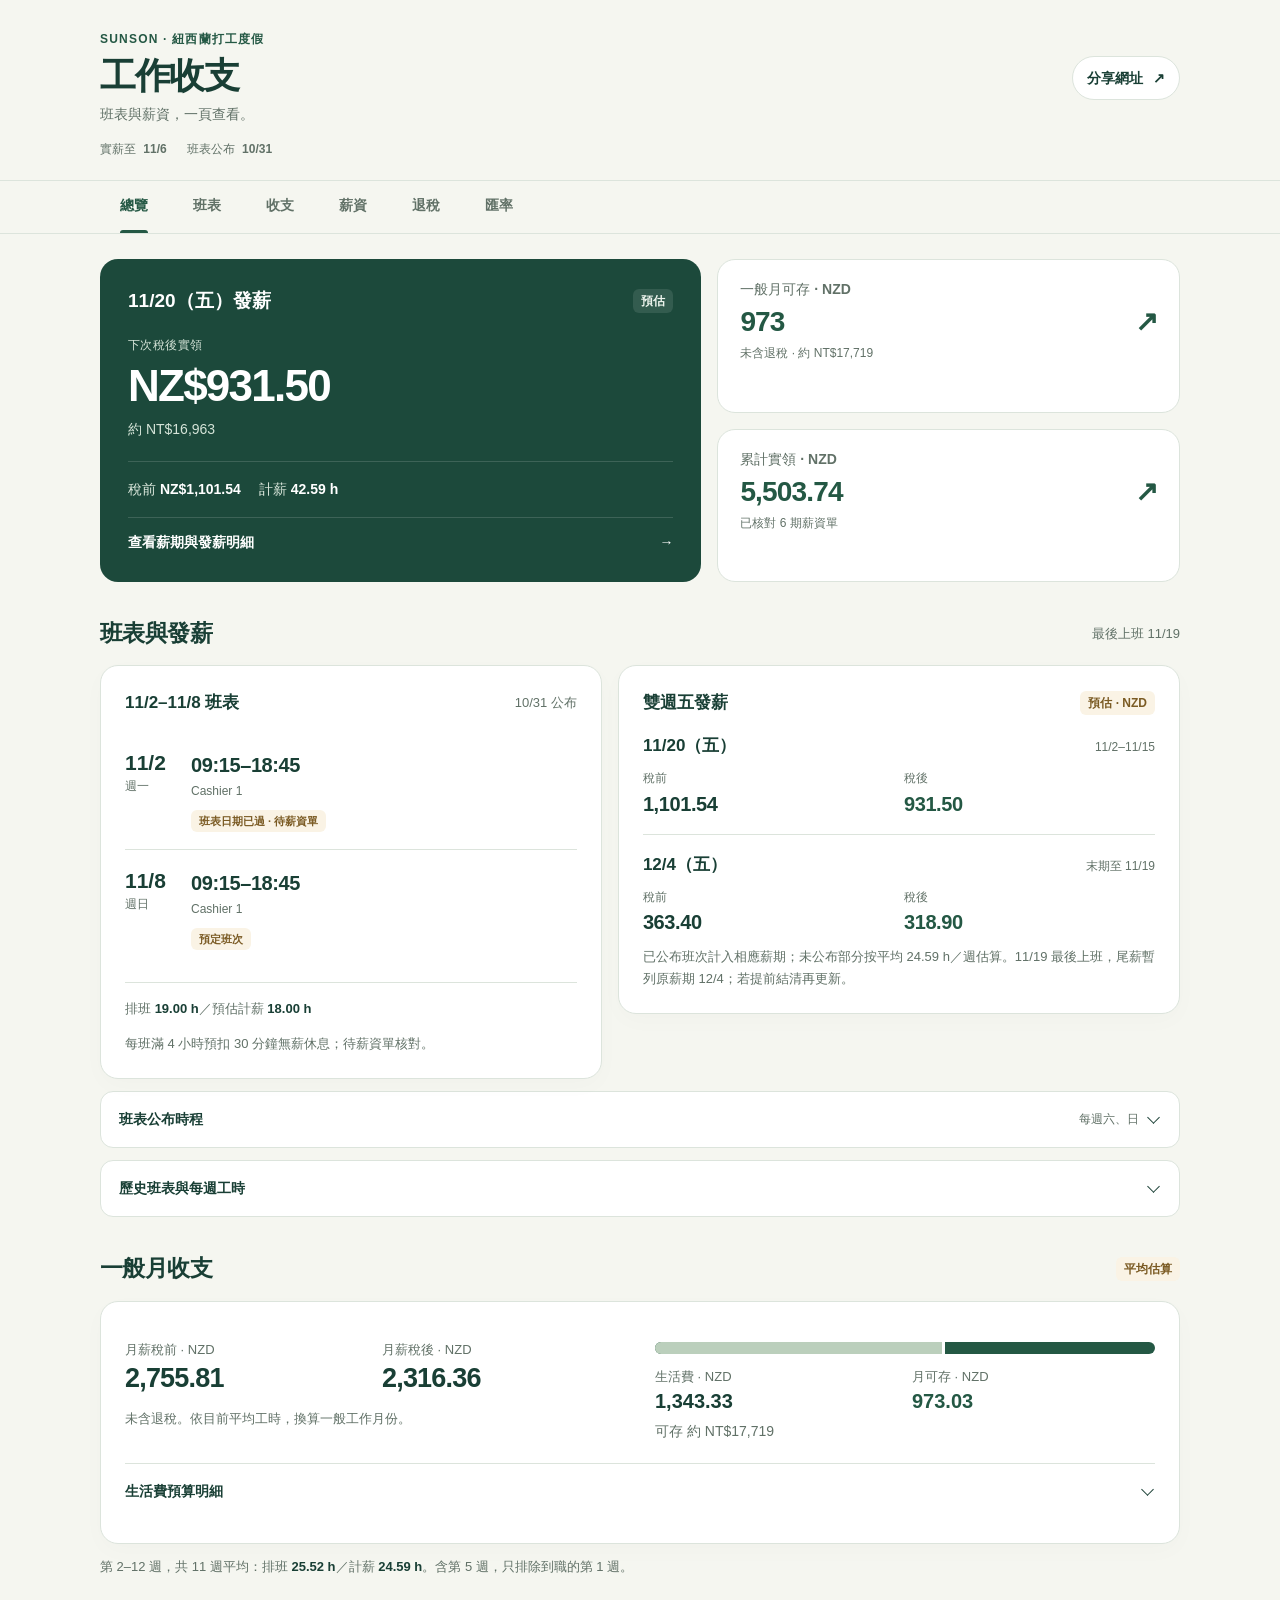
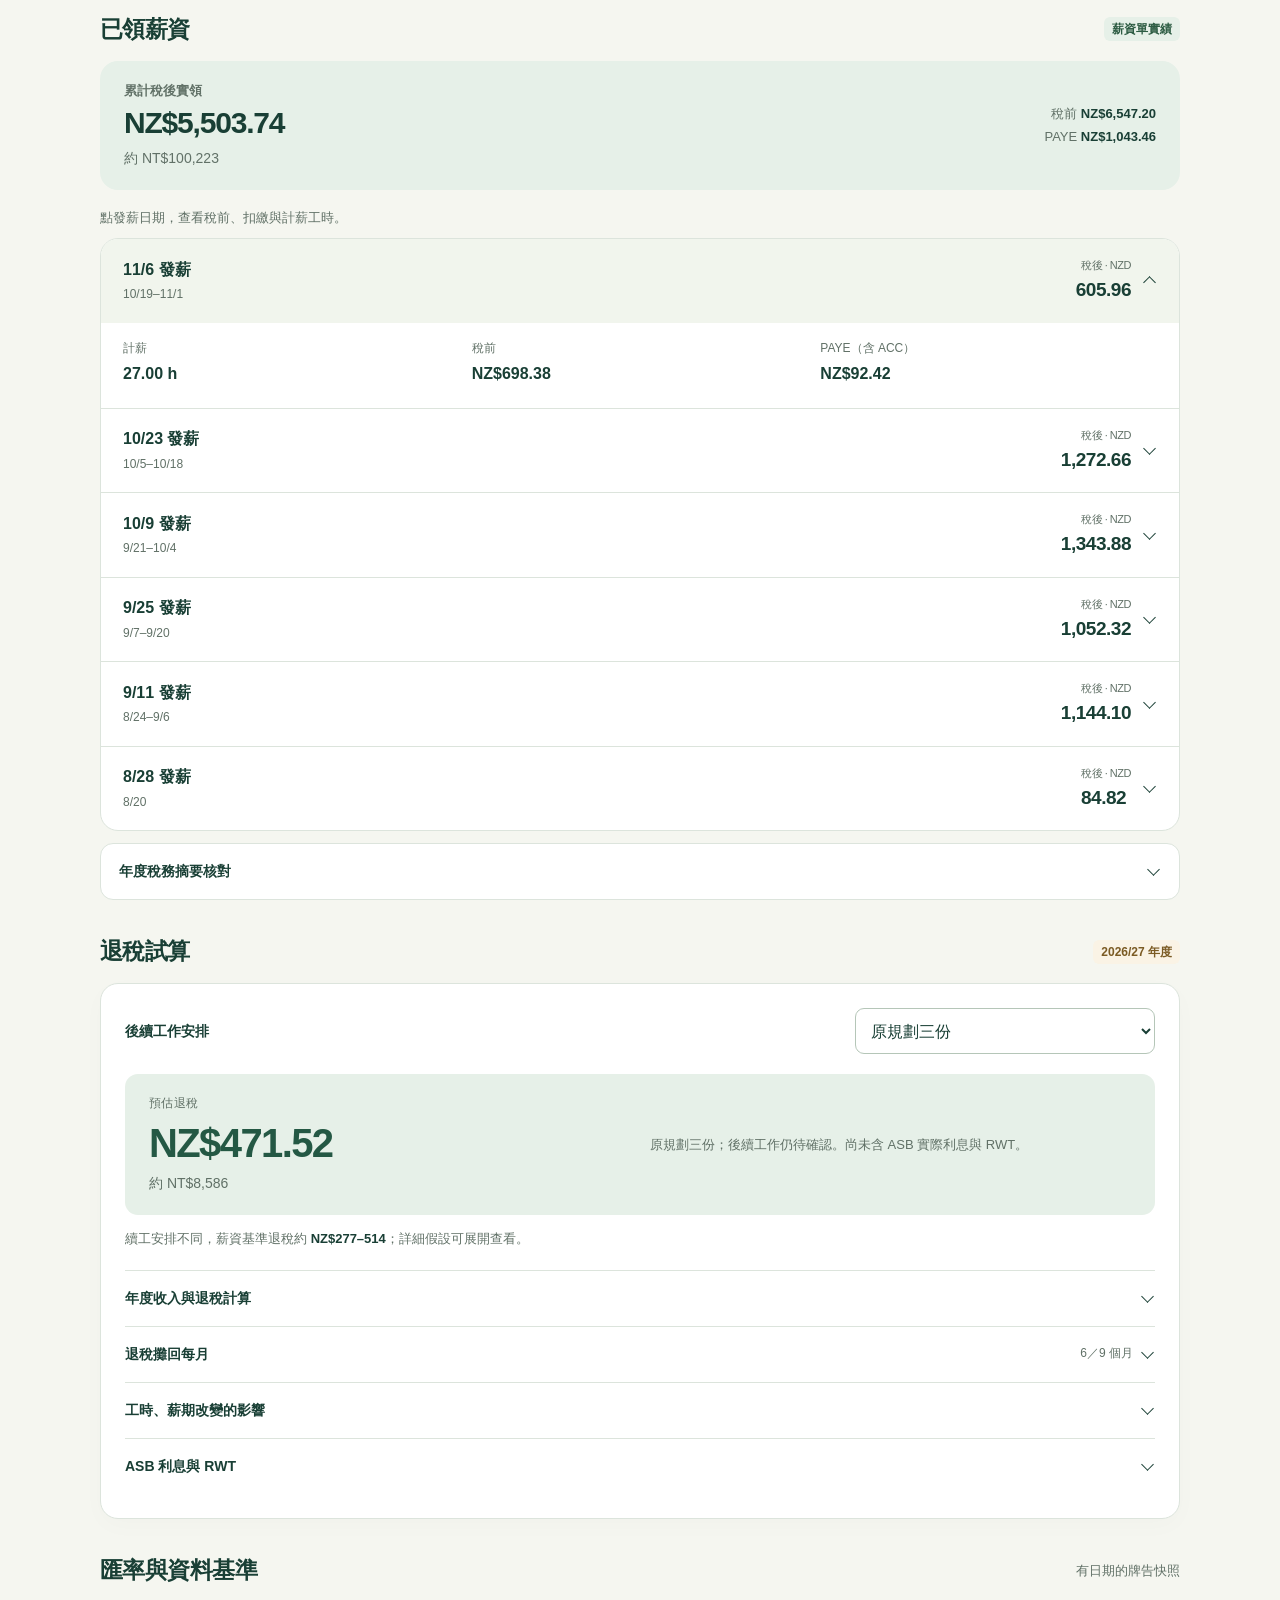
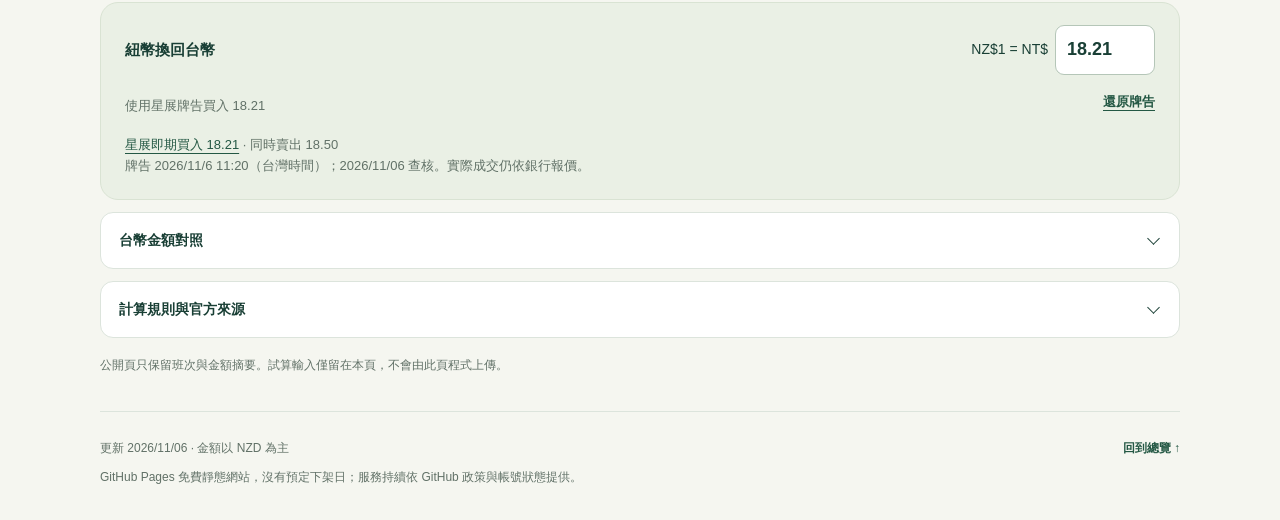
==== commit 0fcf371b: "Update actual pay and forecasts for 6 November" ====
--- a/index.html
+++ b/index.html
@@ -5,10 +5,10 @@
   <meta name="viewport" content="width=device-width, initial-scale=1">
   <meta name="theme-color" content="#214b40">
   <meta name="robots" content="noindex,nofollow">
-  <meta name="description" content="Sunson 下次發薪、最新班表、每月收支與退稅試算。資料更新 2026/11/01，清楚標示實薪、班表與預估。">
+  <meta name="description" content="Sunson 下次發薪、最新班表、每月收支與退稅試算。資料更新 2026/11/06，清楚標示實薪、班表與預估。">
   <link rel="canonical" href="https://gpt.greenparty.org.tw/sunson-work-payroll-summary/">
-  <link rel="stylesheet" href="site.css?v=20261101-roster">
-  <script src="site.js?v=20261101-roster" defer></script>
+  <link rel="stylesheet" href="site.css?v=20261106-payslip">
+  <script src="site.js?v=20261106-payslip" defer></script>
   <title>Sunson 工作收支｜班表、薪資與退稅</title>
 </head>
 <body>
@@ -18,7 +18,7 @@
   <button id="shareButton" class="quiet-button" type="button">分享網址 <span aria-hidden="true">↗</span></button>
   <p id="shareStatus" class="sr-only" role="status"></p>
   <div class="freshness"><!-- model:freshness:start -->
-<span>實薪至 <b>10/23</b></span><span>班表公布 <b>10/31</b></span>
+<span>實薪至 <b>11/6</b></span><span>班表公布 <b>10/31</b></span>
 <!-- model:freshness:end --></div>
 </header>
 <nav class="section-nav" aria-label="頁內導覽"><div class="container"><a href="#overview" aria-current="location">總覽</a><a href="#schedule">班表</a><a href="#budget">收支</a><a href="#payroll">薪資</a><a href="#tax">退稅</a><a href="#sources">匯率</a></div></nav>
@@ -26,67 +26,67 @@
   <section id="overview" class="page-section overview-section" aria-labelledby="overview-title">
     <h2 id="overview-title" class="sr-only">重點總覽</h2>
     <!-- model:overview:start -->
-<div class="focus-grid"><article class="next-pay"><div class="focus-top"><h3>11/6（五）發薪</h3><span class="tag">預估</span></div><span class="overline">下次稅後實領</span><p class="big-number">NZ$590.29</p><p class="twd"><span data-nzd-to-twd="590.29">約 NT$10,696</span></p><div class="focus-meta"><span>稅前 <b>NZ$678.99</b></span><span>計薪 <b>26.25 h</b></span></div><a class="card-link" href="#paydays"><span>查看薪期與發薪明細</span><span aria-hidden="true">→</span></a></article><a class="mini-card" href="#budget"><h3>一般月可存 · NZD</h3><strong>967<span class="mini-arrow" aria-hidden="true">↗</span></strong><small>未含退稅 · <span data-nzd-to-twd="966.83">約 NT$17,519</span></small></a><a class="mini-card" href="#payroll"><h3>累計實領 · NZD</h3><strong>4,897.78<span class="mini-arrow" aria-hidden="true">↗</span></strong><small>已核對 5 期薪資單</small></a></div>
+<div class="focus-grid"><article class="next-pay"><div class="focus-top"><h3>11/20（五）發薪</h3><span class="tag">預估</span></div><span class="overline">下次稅後實領</span><p class="big-number">NZ$931.50</p><p class="twd"><span data-nzd-to-twd="931.50">約 NT$16,963</span></p><div class="focus-meta"><span>稅前 <b>NZ$1,101.54</b></span><span>計薪 <b>42.59 h</b></span></div><a class="card-link" href="#paydays"><span>查看薪期與發薪明細</span><span aria-hidden="true">→</span></a></article><a class="mini-card" href="#budget"><h3>一般月可存 · NZD</h3><strong>973<span class="mini-arrow" aria-hidden="true">↗</span></strong><small>未含退稅 · <span data-nzd-to-twd="973.03">約 NT$17,719</span></small></a><a class="mini-card" href="#payroll"><h3>累計實領 · NZD</h3><strong>5,503.74<span class="mini-arrow" aria-hidden="true">↗</span></strong><small>已核對 6 期薪資單</small></a></div>
 <!-- model:overview:end -->
   </section>
   <section id="schedule" class="page-section" aria-labelledby="schedule-title">
     <div class="section-heading"><h2 id="schedule-title">班表與發薪</h2><span class="section-note">最後上班 11/19</span></div>
     <div class="schedule-grid">
       <article class="card roster-card"><!-- model:roster:start -->
-<div class="subhead"><h3>11/2–11/8 班表</h3><span class="muted">10/31 公布</span></div><ul class="shift-list"><li><div class="shift-date"><b>11/2</b><span>週一</span></div><div><strong>09:15–18:45</strong><small>Cashier 1</small></div><span class="tag estimate">預定班次</span></li><li><div class="shift-date"><b>11/8</b><span>週日</span></div><div><strong>09:15–18:45</strong><small>Cashier 1</small></div><span class="tag estimate">預定班次</span></li></ul><p class="roster-total">排班 <b>19.00 h</b>／預估計薪 <b>18.00 h</b></p><p class="muted">每班滿 4 小時預扣 30 分鐘無薪休息；待薪資單核對。</p>
+<div class="subhead"><h3>11/2–11/8 班表</h3><span class="muted">10/31 公布</span></div><ul class="shift-list"><li><div class="shift-date"><b>11/2</b><span>週一</span></div><div><strong>09:15–18:45</strong><small>Cashier 1</small></div><span class="tag estimate">班表日期已過 · 待薪資單</span></li><li><div class="shift-date"><b>11/8</b><span>週日</span></div><div><strong>09:15–18:45</strong><small>Cashier 1</small></div><span class="tag estimate">預定班次</span></li></ul><p class="roster-total">排班 <b>19.00 h</b>／預估計薪 <b>18.00 h</b></p><p class="muted">每班滿 4 小時預扣 30 分鐘無薪休息；待薪資單核對。</p>
 <!-- model:roster:end --></article>
       <article class="card" id="paydays"><div class="subhead"><h3>雙週五發薪</h3><span class="tag estimate">預估 · NZD</span></div><!-- model:paydays:start -->
-<ul class="payday-list"><li><div class="payday-date"><b>11/6（五）</b><small>10/19–11/1</small></div><dl class="payday-values"><div><dt>稅前</dt><dd>678.99</dd></div><div><dt>稅後</dt><dd>590.29</dd></div></dl></li><li><div class="payday-date"><b>11/20（五）</b><small>11/2–11/15</small></div><dl class="payday-values"><div><dt>稅前</dt><dd>1,099.77</dd></div><div><dt>稅後</dt><dd>930.07</dd></div></dl></li><li><div class="payday-date"><b>12/4（五）</b><small>末期至 11/19</small></div><dl class="payday-values"><div><dt>稅前</dt><dd>362.39</dd></div><div><dt>稅後</dt><dd>318.01</dd></div></dl></li></ul><p class="muted">已公布班次計入相應薪期；未公布部分按平均 24.52 h／週估算。11/19 最後上班，尾薪暫列原薪期 12/4；若提前結清再更新。</p>
+<ul class="payday-list"><li><div class="payday-date"><b>11/20（五）</b><small>11/2–11/15</small></div><dl class="payday-values"><div><dt>稅前</dt><dd>1,101.54</dd></div><div><dt>稅後</dt><dd>931.50</dd></div></dl></li><li><div class="payday-date"><b>12/4（五）</b><small>末期至 11/19</small></div><dl class="payday-values"><div><dt>稅前</dt><dd>363.40</dd></div><div><dt>稅後</dt><dd>318.90</dd></div></dl></li></ul><p class="muted">已公布班次計入相應薪期；未公布部分按平均 24.59 h／週估算。11/19 最後上班，尾薪暫列原薪期 12/4；若提前結清再更新。</p>
 <!-- model:paydays:end --></article>
     </div>
     <details class="disclosure standalone"><summary>班表公布時程<span class="summary-hint">每週六、日</span></summary><div class="disclosure-body"><!-- model:publish:start -->
 <ul class="publication-list"><li><b>11/7–11/8</b><span>公布 11/9–11/15 班表</span></li><li><b>11/14–11/15</b><span>公布 11/16–11/22 班表</span></li></ul><p class="muted">依每週六、日公布的安排推估；最後一週只工作至 11/19。</p>
 <!-- model:publish:end --></div></details>
     <details class="disclosure standalone"><summary>歷史班表與每週工時</summary><div class="disclosure-body"><!-- model:weeks:start -->
-<div class="week-records"><details class="week-record"><summary><span><b>第 12 週 · 11/2–11/8</b><small>排班 19.00 h · 計薪約 18.00 h · 班表估計</small></span></summary><ul class="week-shifts"><li><span>11/2、11/8</span><b>09:15–18:45</b></li></ul></details><details class="week-record"><summary><span><b>第 11 週 · 10/26–11/1</b><small>排班 13.75 h · 計薪約 12.75 h · 班表估計</small></span></summary><ul class="week-shifts"><li><span>10/27</span><b>10:00–18:45</b></li><li><span>10/31</span><b>11:00–16:00</b></li></ul></details><details class="week-record"><summary><span><b>第 10 週 · 10/19–10/25</b><small>排班 14.50 h · 計薪約 13.50 h · 班表估計</small></span></summary><ul class="week-shifts"><li><span>10/21</span><b>09:15–18:45</b></li><li><span>10/24</span><b>11:00–16:00</b></li></ul></details><details class="week-record"><summary><span><b>第 9 週 · 10/12–10/18</b><small>排班 25.75 h · 計薪約 25.39 h · 薪期拆估</small></span></summary><ul class="week-shifts"><li><span>10/16</span><b>10:30–18:45</b></li><li><span>10/17、10/18</span><b>10:00–18:45</b></li></ul></details><details class="week-record"><summary><span><b>第 8 週 · 10/5–10/11</b><small>排班 34.00 h · 計薪約 33.53 h · 薪期拆估</small></span></summary><ul class="week-shifts"><li><span>10/8、10/9</span><b>10:30–18:45</b></li><li><span>10/10、10/11</span><b>10:00–18:45</b></li></ul></details><details class="week-record"><summary><span><b>第 7 週 · 9/28–10/4</b><small>排班 31.00 h · 計薪約 29.61 h · 薪期拆估</small></span></summary><ul class="week-shifts"><li><span>9/29、10/1、10/2</span><b>10:30–15:00</b></li><li><span>10/3、10/4</span><b>10:00–18:45</b></li></ul></details><details class="week-record"><summary><span><b>第 6 週 · 9/21–9/27</b><small>排班 34.25 h · 計薪約 32.72 h · 薪期拆估</small></span></summary><ul class="week-shifts"><li><span>9/21</span><b>11:00–18:45</b></li><li><span>9/22、9/25</span><b>10:30–15:00</b></li><li><span>9/26、9/27</span><b>10:00–18:45</b></li></ul></details><details class="week-record"><summary><span><b>第 5 週 · 9/14–9/20</b><small>排班 17.75 h · 計薪約 16.92 h · 薪期拆估</small></span></summary><ul class="week-shifts"><li><span>9/15、9/17</span><b>10:30–15:00</b></li><li><span>9/20</span><b>10:00–18:45</b></li></ul></details><details class="week-record"><summary><span><b>第 4 週 · 9/7–9/13</b><small>排班 33.00 h · 計薪約 31.45 h · 薪期拆估</small></span></summary><ul class="week-shifts"><li><span>9/7、9/8</span><b>11:00–18:45</b></li><li><span>9/12、9/13</span><b>10:00–18:45</b></li></ul></details><details class="week-record"><summary><span><b>第 3 週 · 8/31–9/6</b><small>排班 25.25 h · 計薪約 24.41 h · 薪期拆估</small></span></summary><ul class="week-shifts"><li><span>9/4</span><b>11:00–18:45</b></li><li><span>9/5、9/6</span><b>10:00–18:45</b></li></ul></details><details class="week-record"><summary><span><b>第 2 週 · 8/24–8/30</b><small>排班 32.50 h · 計薪約 31.42 h · 薪期拆估</small></span></summary><ul class="week-shifts"><li><span>8/27、8/28</span><b>10:00–18:00</b></li><li><span>8/29</span><b>11:00–18:45</b></li><li><span>8/30</span><b>10:00–18:45</b></li></ul></details><details class="week-record"><summary><span><b>第 1 週 · 8/17–8/23</b><small>排班 5.00 h · 計薪約 4.67 h · 薪資單</small></span></summary><ul class="week-shifts"><li><span>8/20</span><b>10:00–15:00</b></li></ul><p class=muted>本週不列入平均。</p></details></div><p class="muted">平均採第 2–12 週，排班共 280.75 h、計薪共 269.70 h。已領薪週按薪期實績比例拆分，單週仍屬估值；未領薪週才扣預設休息。</p>
+<div class="week-records"><details class="week-record"><summary><span><b>第 12 週 · 11/2–11/8</b><small>排班 19.00 h · 計薪約 18.00 h · 班表估計</small></span></summary><ul class="week-shifts"><li><span>11/2、11/8</span><b>09:15–18:45</b></li></ul></details><details class="week-record"><summary><span><b>第 11 週 · 10/26–11/1</b><small>排班 13.75 h · 計薪約 13.14 h · 薪期拆估</small></span></summary><ul class="week-shifts"><li><span>10/27</span><b>10:00–18:45</b></li><li><span>10/31</span><b>11:00–16:00</b></li></ul></details><details class="week-record"><summary><span><b>第 10 週 · 10/19–10/25</b><small>排班 14.50 h · 計薪約 13.86 h · 薪期拆估</small></span></summary><ul class="week-shifts"><li><span>10/21</span><b>09:15–18:45</b></li><li><span>10/24</span><b>11:00–16:00</b></li></ul></details><details class="week-record"><summary><span><b>第 9 週 · 10/12–10/18</b><small>排班 25.75 h · 計薪約 25.39 h · 薪期拆估</small></span></summary><ul class="week-shifts"><li><span>10/16</span><b>10:30–18:45</b></li><li><span>10/17、10/18</span><b>10:00–18:45</b></li></ul></details><details class="week-record"><summary><span><b>第 8 週 · 10/5–10/11</b><small>排班 34.00 h · 計薪約 33.53 h · 薪期拆估</small></span></summary><ul class="week-shifts"><li><span>10/8、10/9</span><b>10:30–18:45</b></li><li><span>10/10、10/11</span><b>10:00–18:45</b></li></ul></details><details class="week-record"><summary><span><b>第 7 週 · 9/28–10/4</b><small>排班 31.00 h · 計薪約 29.61 h · 薪期拆估</small></span></summary><ul class="week-shifts"><li><span>9/29、10/1、10/2</span><b>10:30–15:00</b></li><li><span>10/3、10/4</span><b>10:00–18:45</b></li></ul></details><details class="week-record"><summary><span><b>第 6 週 · 9/21–9/27</b><small>排班 34.25 h · 計薪約 32.72 h · 薪期拆估</small></span></summary><ul class="week-shifts"><li><span>9/21</span><b>11:00–18:45</b></li><li><span>9/22、9/25</span><b>10:30–15:00</b></li><li><span>9/26、9/27</span><b>10:00–18:45</b></li></ul></details><details class="week-record"><summary><span><b>第 5 週 · 9/14–9/20</b><small>排班 17.75 h · 計薪約 16.92 h · 薪期拆估</small></span></summary><ul class="week-shifts"><li><span>9/15、9/17</span><b>10:30–15:00</b></li><li><span>9/20</span><b>10:00–18:45</b></li></ul></details><details class="week-record"><summary><span><b>第 4 週 · 9/7–9/13</b><small>排班 33.00 h · 計薪約 31.45 h · 薪期拆估</small></span></summary><ul class="week-shifts"><li><span>9/7、9/8</span><b>11:00–18:45</b></li><li><span>9/12、9/13</span><b>10:00–18:45</b></li></ul></details><details class="week-record"><summary><span><b>第 3 週 · 8/31–9/6</b><small>排班 25.25 h · 計薪約 24.41 h · 薪期拆估</small></span></summary><ul class="week-shifts"><li><span>9/4</span><b>11:00–18:45</b></li><li><span>9/5、9/6</span><b>10:00–18:45</b></li></ul></details><details class="week-record"><summary><span><b>第 2 週 · 8/24–8/30</b><small>排班 32.50 h · 計薪約 31.42 h · 薪期拆估</small></span></summary><ul class="week-shifts"><li><span>8/27、8/28</span><b>10:00–18:00</b></li><li><span>8/29</span><b>11:00–18:45</b></li><li><span>8/30</span><b>10:00–18:45</b></li></ul></details><details class="week-record"><summary><span><b>第 1 週 · 8/17–8/23</b><small>排班 5.00 h · 計薪約 4.67 h · 薪資單</small></span></summary><ul class="week-shifts"><li><span>8/20</span><b>10:00–15:00</b></li></ul><p class=muted>本週不列入平均。</p></details></div><p class="muted">平均採第 2–12 週，排班共 280.75 h、計薪共 270.45 h。已領薪週按薪期實績比例拆分，單週仍屬估值；未領薪週才扣預設休息。</p>
 <!-- model:weeks:end --></div></details>
   </section>
   <section id="budget" class="page-section" aria-labelledby="budget-title">
     <div class="section-heading"><h2 id="budget-title">一般月收支</h2><span class="tag estimate">平均估算</span></div>
     <div class="card"><!-- model:budget:start -->
-<div class="budget-layout"><div><div class="salary-pair"><div><span>月薪稅前 · NZD</span><strong>2,748.14</strong></div><div><span>月薪稅後 · NZD</span><strong>2,310.17</strong></div></div><p class="muted">未含退稅。依目前平均工時，換算一般工作月份。</p></div><div><div class="budget-bar" role="img" aria-label="稅後月收入約 2,310 元，其中生活費 1,343 元，可存 967 元"><span style="width:58.15%"></span></div><div class="budget-line"><span>生活費 · NZD<b>1,343.33</b></span><span>月可存 · NZD<b>966.83</b></span></div><p class="twd">可存 <span data-nzd-to-twd="966.83">約 NT$17,519</span></p></div></div>
+<div class="budget-layout"><div><div class="salary-pair"><div><span>月薪稅前 · NZD</span><strong>2,755.81</strong></div><div><span>月薪稅後 · NZD</span><strong>2,316.36</strong></div></div><p class="muted">未含退稅。依目前平均工時，換算一般工作月份。</p></div><div><div class="budget-bar" role="img" aria-label="稅後月收入約 2,316 元，其中生活費 1,343 元，可存 973 元"><span style="width:57.99%"></span></div><div class="budget-line"><span>生活費 · NZD<b>1,343.33</b></span><span>月可存 · NZD<b>973.03</b></span></div><p class="twd">可存 <span data-nzd-to-twd="973.03">約 NT$17,719</span></p></div></div>
 <!-- model:budget:end --><details class="disclosure budget-rules"><summary>生活費預算明細</summary><div class="disclosure-body"><!-- model:costs:start -->
 <dl class="cost-list"><div><dt>房租</dt><dd>NZ$520.00／月</dd></div><div><dt>油錢</dt><dd>NZ$173.33／月</dd></div><div><dt>餐費</dt><dd>NZ$650.00／月</dd></div></dl><p class="muted">沿用每週 NZ$310 預算，按 52÷12 換算每月。未列支出另計。</p>
 <!-- model:costs:end --></div></details></div>
     <!-- model:basis:start -->
-<p class="basis-line">第 2–12 週，共 11 週平均：排班 <b>25.52 h</b>／計薪 <b>24.52 h</b>。含第 5 週，只排除到職的第 1 週。</p>
+<p class="basis-line">第 2–12 週，共 11 週平均：排班 <b>25.52 h</b>／計薪 <b>24.59 h</b>。含第 5 週，只排除到職的第 1 週。</p>
 <!-- model:basis:end -->
   </section>
   <section id="payroll" class="page-section" aria-labelledby="payroll-title">
     <div class="section-heading"><h2 id="payroll-title">已領薪資</h2><span class="tag actual">薪資單實績</span></div>
     <!-- model:actual-summary:start -->
-<div class="actual-summary"><div><h3>累計稅後實領</h3><p class="big-number">NZ$4,897.78</p><p class="twd"><span data-nzd-to-twd="4897.78">約 NT$88,748</span></p></div><div class="summary-deductions"><span>稅前 <b>NZ$5,848.82</b></span><span>PAYE <b>NZ$951.04</b></span></div></div>
+<div class="actual-summary"><div><h3>累計稅後實領</h3><p class="big-number">NZ$5,503.74</p><p class="twd"><span data-nzd-to-twd="5503.74">約 NT$100,223</span></p></div><div class="summary-deductions"><span>稅前 <b>NZ$6,547.20</b></span><span>PAYE <b>NZ$1,043.46</b></span></div></div>
 <!-- model:actual-summary:end -->
     <p class="section-intro">點發薪日期，查看稅前、扣繳與計薪工時。</p>
     <!-- model:actual:start -->
-<div class="pay-records"><details class="pay-record" open><summary><span><b>10/23 發薪</b><small>10/5–10/18</small></span><span class="record-net"><small>稅後 · NZD</small>1,272.66</span></summary><div class="record-body"><dl class="record-grid"><div><dt>計薪</dt><dd>58.92 h</dd></div><div><dt>稅前</dt><dd>NZ$1,524.02</dd></div><div><dt>PAYE（含 ACC）</dt><dd>NZ$251.36</dd></div></dl></div></details><details class="pay-record" ><summary><span><b>10/9 發薪</b><small>9/21–10/4</small></span><span class="record-net"><small>稅後 · NZD</small>1,343.88</span></summary><div class="record-body"><dl class="record-grid"><div><dt>計薪</dt><dd>62.33 h</dd></div><div><dt>稅前</dt><dd>NZ$1,612.22</dd></div><div><dt>PAYE（含 ACC）</dt><dd>NZ$268.34</dd></div></dl></div></details><details class="pay-record" ><summary><span><b>9/25 發薪</b><small>9/7–9/20</small></span><span class="record-net"><small>稅後 · NZD</small>1,052.32</span></summary><div class="record-body"><dl class="record-grid"><div><dt>計薪</dt><dd>48.37 h</dd></div><div><dt>稅前</dt><dd>NZ$1,251.14</dd></div><div><dt>PAYE（含 ACC）</dt><dd>NZ$198.82</dd></div></dl></div></details><details class="pay-record" ><summary><span><b>9/11 發薪</b><small>8/24–9/6</small></span><span class="record-net"><small>稅後 · NZD</small>1,144.10</span></summary><div class="record-body"><dl class="record-grid"><div><dt>計薪</dt><dd>55.83 h</dd></div><div><dt>稅前</dt><dd>NZ$1,364.80</dd></div><div><dt>PAYE（含 ACC）</dt><dd>NZ$220.70</dd></div></dl></div></details><details class="pay-record" ><summary><span><b>8/28 發薪</b><small>8/20</small></span><span class="record-net"><small>稅後 · NZD</small>84.82</span></summary><div class="record-body"><dl class="record-grid"><div><dt>計薪</dt><dd>4.67 h</dd></div><div><dt>稅前</dt><dd>NZ$96.64</dd></div><div><dt>PAYE（含 ACC）</dt><dd>NZ$11.82</dd></div></dl></div></details></div>
+<div class="pay-records"><details class="pay-record" open><summary><span><b>11/6 發薪</b><small>10/19–11/1</small></span><span class="record-net"><small>稅後 · NZD</small>605.96</span></summary><div class="record-body"><dl class="record-grid"><div><dt>計薪</dt><dd>27.00 h</dd></div><div><dt>稅前</dt><dd>NZ$698.38</dd></div><div><dt>PAYE（含 ACC）</dt><dd>NZ$92.42</dd></div></dl></div></details><details class="pay-record" ><summary><span><b>10/23 發薪</b><small>10/5–10/18</small></span><span class="record-net"><small>稅後 · NZD</small>1,272.66</span></summary><div class="record-body"><dl class="record-grid"><div><dt>計薪</dt><dd>58.92 h</dd></div><div><dt>稅前</dt><dd>NZ$1,524.02</dd></div><div><dt>PAYE（含 ACC）</dt><dd>NZ$251.36</dd></div></dl></div></details><details class="pay-record" ><summary><span><b>10/9 發薪</b><small>9/21–10/4</small></span><span class="record-net"><small>稅後 · NZD</small>1,343.88</span></summary><div class="record-body"><dl class="record-grid"><div><dt>計薪</dt><dd>62.33 h</dd></div><div><dt>稅前</dt><dd>NZ$1,612.22</dd></div><div><dt>PAYE（含 ACC）</dt><dd>NZ$268.34</dd></div></dl></div></details><details class="pay-record" ><summary><span><b>9/25 發薪</b><small>9/7–9/20</small></span><span class="record-net"><small>稅後 · NZD</small>1,052.32</span></summary><div class="record-body"><dl class="record-grid"><div><dt>計薪</dt><dd>48.37 h</dd></div><div><dt>稅前</dt><dd>NZ$1,251.14</dd></div><div><dt>PAYE（含 ACC）</dt><dd>NZ$198.82</dd></div></dl></div></details><details class="pay-record" ><summary><span><b>9/11 發薪</b><small>8/24–9/6</small></span><span class="record-net"><small>稅後 · NZD</small>1,144.10</span></summary><div class="record-body"><dl class="record-grid"><div><dt>計薪</dt><dd>55.83 h</dd></div><div><dt>稅前</dt><dd>NZ$1,364.80</dd></div><div><dt>PAYE（含 ACC）</dt><dd>NZ$220.70</dd></div></dl></div></details><details class="pay-record" ><summary><span><b>8/28 發薪</b><small>8/20</small></span><span class="record-net"><small>稅後 · NZD</small>84.82</span></summary><div class="record-body"><dl class="record-grid"><div><dt>計薪</dt><dd>4.67 h</dd></div><div><dt>稅前</dt><dd>NZ$96.64</dd></div><div><dt>PAYE（含 ACC）</dt><dd>NZ$11.82</dd></div></dl></div></details></div>
 <!-- model:actual:end -->
     <details class="disclosure standalone"><summary>年度稅務摘要核對</summary><div class="disclosure-body"><!-- model:tax-proof:start -->
-<p>5 期薪資與 10/23 稅務摘要相符：應稅 <b>NZ$5,848.82</b>，PAYE <b>NZ$951.04</b>；其中 ACC NZ$102.34、所得稅 NZ$848.70。</p>
+<p>6 期薪資與 11/6 稅務摘要相符：應稅 <b>NZ$6,547.20</b>，PAYE <b>NZ$1,043.46</b>；其中 ACC NZ$114.57、所得稅 NZ$928.89。</p>
 <!-- model:tax-proof:end --></div></details>
   </section>
   <section id="tax" class="page-section" aria-labelledby="tax-title">
     <div class="section-heading"><h2 id="tax-title">退稅試算</h2><span class="tag estimate">2026/27 年度</span></div>
     <div class="card tax-card">
       <!-- model:refund:start -->
-<div class="tax-picker"><label for="workPlan">後續工作安排</label><select id="workPlan" name="workPlan" aria-describedby="refundBasis"><option value="sunson" >只做 Sunson</option><option value="two_jobs" >接第二份</option><option value="planned" selected>原規劃三份</option></select></div><div class="refund-hero"><div><span id="refundLabel" class="overline">預估退稅</span><p id="refundValue" class="refund-number">NZ$471.58</p><p id="refundTwd" class="twd" data-nzd-to-twd="471.58">約 NT$8,545</p></div><p id="refundBasis" class="refund-context">原規劃三份；後續工作尚未確定。尚未含 ASB 實際利息與 RWT。</p></div><p class="notice">續工安排不同，薪資基準退稅約 <b>NZ$275–514</b>；詳細假設可展開查看。</p>
+<div class="tax-picker"><label for="workPlan">後續工作安排</label><select id="workPlan" name="workPlan" aria-describedby="refundBasis"><option value="sunson" >只做 Sunson</option><option value="two_jobs" >接第二份</option><option value="planned" selected>原規劃三份</option></select></div><div class="refund-hero"><div><span id="refundLabel" class="overline">預估退稅</span><p id="refundValue" class="refund-number">NZ$471.52</p><p id="refundTwd" class="twd" data-nzd-to-twd="471.52">約 NT$8,586</p></div><p id="refundBasis" class="refund-context">原規劃三份；後續工作尚未確定。尚未含 ASB 實際利息與 RWT。</p></div><p class="notice">續工安排不同，薪資基準退稅約 <b>NZ$277–514</b>；詳細假設可展開查看。</p>
 <!-- model:refund:end -->
       <details class="disclosure"><summary>年度收入與退稅計算</summary><div class="disclosure-body"><!-- model:refund-detail:start -->
-<p class="muted">薪資基準比較，未計入下方利息試算。</p><ul class="currency-comparison"><li><b>只做 Sunson</b><div><span><small>年度稅前 · NZD</small>7,989.97</span><span><small>退稅估值 · NZD</small>275.05</span></div></li><li><b>接第二份</b><div><span><small>年度稅前 · NZD</small>16,324.98</span><span><small>退稅估值 · NZD</small>513.60</span></div></li><li><b>原規劃三份</b><div><span><small>年度稅前 · NZD</small>16,959.17</span><span><small>退稅估值 · NZD</small>471.58</span></div></li></ul><p class="muted">第二份暫定 2026/11/20–2027/2/19；第三份暫定 2027/3/15 起。同時薪、平均工時、M 稅碼及雙週發薪，均屬假設。</p><h3>所選情境的年度計算</h3><table class="math-table"><tbody><tr><th scope="row">應稅薪資</th><td data-tax-field="gross">NZ$16,959.17</td></tr><tr><th scope="row">PAYE（含 ACC）</th><td data-tax-field="paye">NZ$2,644.22</td></tr><tr><th scope="row">利息／RWT</th><td data-tax-field="interest">金額未提供；基準未計</td></tr><tr><th scope="row">應繳所得稅</th><td data-tax-field="income_tax">NZ$1,875.85</td></tr><tr><th scope="row">薪資 ACC</th><td data-tax-field="acc">NZ$296.79</td></tr><tr><th scope="row">PAYE＋RWT－所得稅－ACC</th><td data-tax-field="refund">NZ$471.58</td></tr></tbody></table><p class="muted">PAYE 包含 ACC。各雇主分開扣繳；首末不足整期，仍依正常薪期計算。</p>
+<p class="muted">薪資基準比較，未計入下方利息試算。</p><ul class="currency-comparison"><li><b>只做 Sunson</b><div><span><small>年度稅前 · NZD</small>8,012.14</span><span><small>退稅估值 · NZD</small>276.52</span></div></li><li><b>接第二份</b><div><span><small>年度稅前 · NZD</small>16,370.40</span><span><small>退稅估值 · NZD</small>513.54</span></div></li><li><b>原規劃三份</b><div><span><small>年度稅前 · NZD</small>17,006.35</span><span><small>退稅估值 · NZD</small>471.52</span></div></li></ul><p class="muted">第二份暫定 2026/11/20–2027/2/19；第三份暫定 2027/3/15 起。同時薪、平均工時、M 稅碼及雙週發薪，均屬假設。</p><h3>所選情境的年度計算</h3><table class="math-table"><tbody><tr><th scope="row">應稅薪資</th><td data-tax-field="gross">NZ$17,006.35</td></tr><tr><th scope="row">PAYE（含 ACC）</th><td data-tax-field="paye">NZ$2,653.24</td></tr><tr><th scope="row">利息／RWT</th><td data-tax-field="interest">金額未提供；基準未計</td></tr><tr><th scope="row">應繳所得稅</th><td data-tax-field="income_tax">NZ$1,884.11</td></tr><tr><th scope="row">薪資 ACC</th><td data-tax-field="acc">NZ$297.61</td></tr><tr><th scope="row">PAYE＋RWT－所得稅－ACC</th><td data-tax-field="refund">NZ$471.52</td></tr></tbody></table><p class="muted">PAYE 包含 ACC。各雇主分開扣繳；首末不足整期，仍依正常薪期計算。</p>
 <!-- model:refund-detail:end --></div></details>
       <details class="disclosure"><summary>退稅攤回每月<span class="summary-hint">6／9 個月</span></summary><div class="disclosure-body"><!-- model:spread:start -->
-<div class="spread-grid"><article class="spread-card"><h3>攤回 6 個月</h3><dl><dt>含退稅月領</dt><dd data-spread-net="6">NZ$2,389</dd><dt>月可存</dt><dd data-spread-saving="6">NZ$1,045</dd></dl></article><article class="spread-card"><h3>攤回 9 個月</h3><dl><dt>含退稅月領</dt><dd data-spread-net="9">NZ$2,363</dd><dt>月可存</dt><dd data-spread-saving="9">NZ$1,019</dd></dl></article></div><p class="muted">只供平均比較，退稅在年度結算後入帳。稅前月薪不變；9 個月情境未計下一稅年度可能退稅。</p>
+<div class="spread-grid"><article class="spread-card"><h3>攤回 6 個月</h3><dl><dt>含退稅月領</dt><dd data-spread-net="6">NZ$2,395</dd><dt>月可存</dt><dd data-spread-saving="6">NZ$1,052</dd></dl></article><article class="spread-card"><h3>攤回 9 個月</h3><dl><dt>含退稅月領</dt><dd data-spread-net="9">NZ$2,369</dd><dt>月可存</dt><dd data-spread-saving="9">NZ$1,025</dd></dl></article></div><p class="muted">只供平均比較，退稅在年度結算後入帳。稅前月薪不變；9 個月情境未計下一稅年度可能退稅。</p>
 <!-- model:spread:end --></div></details>
       <details class="disclosure"><summary>工時、薪期改變的影響</summary><div class="disclosure-body"><!-- model:sensitivity:start -->
-<p class="muted">以下為未計利息的薪資基準比較。</p><table><tbody><tr><th scope="row">原規劃，未公布班次 20 h／週</th><td>NZ$448.71</td></tr><tr><th scope="row">原規劃，平均 24.52 h／週</th><td>NZ$471.58</td></tr><tr><th scope="row">原規劃，未公布班次 32 h／週</th><td>NZ$463.90</td></tr><tr><th scope="row">後兩份改為週薪（日期相同）</th><td>NZ$494.56</td></tr></tbody></table><p class="muted">20／32 小時只替換未公布部分，保留實績與已公布班表。週薪比較僅改後兩份工作；數值不是保證範圍。</p>
+<p class="muted">以下為未計利息的薪資基準比較。</p><table><tbody><tr><th scope="row">原規劃，未公布班次 20 h／週</th><td>NZ$450.05</td></tr><tr><th scope="row">原規劃，平均 24.59 h／週</th><td>NZ$471.52</td></tr><tr><th scope="row">原規劃，未公布班次 32 h／週</th><td>NZ$463.90</td></tr><tr><th scope="row">後兩份改為週薪（日期相同）</th><td>NZ$494.44</td></tr></tbody></table><p class="muted">20／32 小時只替換未公布部分，保留實績與已公布班表。週薪比較僅改後兩份工作；數值不是保證範圍。</p>
 <!-- model:sensitivity:end --></div></details>
       <details class="disclosure" id="bankCalculator"><summary>ASB 利息與 RWT</summary><div class="disclosure-body"><!-- model:bank:start -->
-<div class="bank-note"><div><span class="overline">已確認帳戶</span><h3>ASB Savings On Call <strong>0.25% p.a.</strong></h3></div><span class="tag estimate">金額待確認</span></div><p class="muted">下方只估 11/1–3/31，共 151 天；假設現行利率維持不變。</p><div class="input-grid"><label for="bankBalance">這段期間的平均存款（NZD）<input id="bankBalance" type="number" min="0" step="0.01" placeholder="例如 5000" inputmode="decimal" aria-describedby="interestImpact"></label><label for="bankRwt">RWT 稅率<select id="bankRwt"><option value="0.105">10.5%</option><option value="0.175" selected>17.5%（暫用假設）</option><option value="0.30">30%</option><option value="0.33">33%</option><option value="0.39">39%</option><option value="0.45">45%</option></select></label></div><p id="interestImpact" class="input-feedback">利息與 RWT 金額未提供，退稅基準先依薪資估算。</p><details class="disclosure"><summary>補入已收利息與已扣 RWT</summary><div class="disclosure-body"><p class="muted">請依 ASB 或 myIR 填入同一期間的實際金額。</p><div class="input-grid"><label for="interestIncome">已收稅前利息（NZD）<input id="interestIncome" type="number" min="0" step="0.01" placeholder="稅前金額" inputmode="decimal" aria-describedby="interestImpact"></label><label for="interestRwt">已扣 RWT（NZD）<input id="interestRwt" type="number" min="0" step="0.01" placeholder="已扣金額" inputmode="decimal" aria-describedby="interestImpact"></label></div></div></details><details class="disclosure"><summary>利率、計息與稅務規則</summary><div class="disclosure-body"><p class="muted">所有餘額同率，可隨時動用；按日計息、每月入帳。0.25% 自 2026/7/15 09:00 生效，於 2026-11-01 查核。每 NZ$1,000 平均餘額，一年稅前利息約 NZ$2.50。過去累積但未入帳的利息仍需另補，年度金額以 ASB／myIR 為準。<a href="https://www.asb.co.nz/bank-accounts/interest-rates-fees.html" target="_blank" rel="noopener noreferrer">ASB 官方利率</a>。</p><p class="muted">居民利息併入所得稅、不計 ACC；RWT 可抵所得稅。邊際稅率與 RWT 都是 17.5% 時，小額利息通常不改變退稅。非稅務居民需另查 NRWT。<a href="https://www.ird.govt.nz/rwt-rate" target="_blank" rel="noopener noreferrer">IRD 扣繳規則</a>。</p></div></details><div class="calculator-actions"><small>只在本頁試算，不儲存輸入。</small><button id="resetInterest" class="text-button" type="button">還原利息試算</button></div>
+<div class="bank-note"><div><span class="overline">已確認帳戶</span><h3>ASB Savings On Call <strong>0.25% p.a.</strong></h3></div><span class="tag estimate">金額待確認</span></div><p class="muted">下方只估 11/6–3/31，共 146 天；假設現行利率維持不變。</p><div class="input-grid"><label for="bankBalance">這段期間的平均存款（NZD）<input id="bankBalance" type="number" min="0" step="0.01" placeholder="例如 5000" inputmode="decimal" aria-describedby="interestImpact"></label><label for="bankRwt">RWT 稅率<select id="bankRwt"><option value="0.105">10.5%</option><option value="0.175" selected>17.5%（暫用假設）</option><option value="0.30">30%</option><option value="0.33">33%</option><option value="0.39">39%</option><option value="0.45">45%</option></select></label></div><p id="interestImpact" class="input-feedback">利息與 RWT 金額未提供，退稅基準先依薪資估算。</p><details class="disclosure"><summary>補入已收利息與已扣 RWT</summary><div class="disclosure-body"><p class="muted">請依 ASB 或 myIR 填入同一期間的實際金額。</p><div class="input-grid"><label for="interestIncome">已收稅前利息（NZD）<input id="interestIncome" type="number" min="0" step="0.01" placeholder="稅前金額" inputmode="decimal" aria-describedby="interestImpact"></label><label for="interestRwt">已扣 RWT（NZD）<input id="interestRwt" type="number" min="0" step="0.01" placeholder="已扣金額" inputmode="decimal" aria-describedby="interestImpact"></label></div></div></details><details class="disclosure"><summary>利率、計息與稅務規則</summary><div class="disclosure-body"><p class="muted">所有餘額同率，可隨時動用；按日計息、每月入帳。0.25% 自 2026/7/15 09:00 生效，於 2026-11-06 查核。每 NZ$1,000 平均餘額，一年稅前利息約 NZ$2.50。過去累積但未入帳的利息仍需另補，年度金額以 ASB／myIR 為準。<a href="https://www.asb.co.nz/bank-accounts/interest-rates-fees.html" target="_blank" rel="noopener noreferrer">ASB 官方利率</a>。</p><p class="muted">居民利息併入所得稅、不計 ACC；RWT 可抵所得稅。邊際稅率與 RWT 都是 17.5% 時，小額利息通常不改變退稅。非稅務居民需另查 NRWT。<a href="https://www.ird.govt.nz/rwt-rate" target="_blank" rel="noopener noreferrer">IRD 扣繳規則</a>。</p></div></details><div class="calculator-actions"><small>只在本頁試算，不儲存輸入。</small><button id="resetInterest" class="text-button" type="button">還原利息試算</button></div>
 <!-- model:bank:end --></div></details>
       <p id="taxStatus" class="sr-only" role="status" aria-live="polite"></p>
     </div>
@@ -94,22 +94,22 @@
   <section id="sources" class="page-section" aria-labelledby="sources-title">
     <div class="section-heading"><h2 id="sources-title">匯率與資料基準</h2><span class="section-note">有日期的牌告快照</span></div>
     <div class="fx-card"><!-- model:fx:start -->
-<div class="fx-heading"><label for="fxRate">紐幣換回台幣</label><span class="rate-input">NZ$1 = NT$ <input id="fxRate" type="number" min="0.01" max="1000" step="0.01" value="18.12" inputmode="decimal" aria-describedby="fxHelp fxStatus"></span></div><div class="fx-controls"><p id="fxStatus" class="fx-status" role="status">使用星展牌告買入 18.12</p><button id="resetFx" class="text-button" type="button">還原牌告</button></div><p id="fxHelp"><a href="https://www.dbs.com.tw/personal-zh/rates/foreign-exchange-rates.page" target="_blank" rel="noopener noreferrer">星展即期買入 18.12</a> · 同時賣出 18.48<br>牌告 2026/10/31 18:00（台灣時間）；2026/11/01 查核。實際成交仍依銀行報價。</p>
+<div class="fx-heading"><label for="fxRate">紐幣換回台幣</label><span class="rate-input">NZ$1 = NT$ <input id="fxRate" type="number" min="0.01" max="1000" step="0.01" value="18.21" inputmode="decimal" aria-describedby="fxHelp fxStatus"></span></div><div class="fx-controls"><p id="fxStatus" class="fx-status" role="status">使用星展牌告買入 18.21</p><button id="resetFx" class="text-button" type="button">還原牌告</button></div><p id="fxHelp"><a href="https://www.dbs.com.tw/personal-zh/rates/foreign-exchange-rates.page" target="_blank" rel="noopener noreferrer">星展即期買入 18.21</a> · 同時賣出 18.50<br>牌告 2026/11/6 11:20（台灣時間）；2026/11/06 查核。實際成交仍依銀行報價。</p>
 <!-- model:fx:end --></div>
     <details class="disclosure standalone"><summary>台幣金額對照</summary><div class="disclosure-body"><!-- model:currency-details:start -->
-<p class="muted">依上方星展買入牌告或自行輸入的匯率換算，僅供參考。</p><h3>一般月份</h3><table><tbody><tr><th scope="row">月薪稅前</th><td><span data-nzd-to-twd="2748.14">約 NT$49,796</span></td></tr><tr><th scope="row">月薪稅後</th><td><span data-nzd-to-twd="2310.17">約 NT$41,860</span></td></tr><tr><th scope="row">每月生活費</th><td><span data-nzd-to-twd="1343.33">約 NT$24,341</span></td></tr><tr><th scope="row">每月可存</th><td><span data-nzd-to-twd="966.83">約 NT$17,519</span></td></tr></tbody></table><h3>薪資單與後續發薪</h3><ul class="currency-comparison"><li><b>11/6 預估</b><div><span><small>稅前</small><span data-nzd-to-twd="678.99">約 NT$12,303</span></span><span><small>稅後</small><span data-nzd-to-twd="590.29">約 NT$10,696</span></span></div></li><li><b>11/20 預估</b><div><span><small>稅前</small><span data-nzd-to-twd="1099.77">約 NT$19,928</span></span><span><small>稅後</small><span data-nzd-to-twd="930.07">約 NT$16,853</span></span></div></li><li><b>12/4 預估</b><div><span><small>稅前</small><span data-nzd-to-twd="362.39">約 NT$6,567</span></span><span><small>稅後</small><span data-nzd-to-twd="318.01">約 NT$5,762</span></span></div></li><li><b>10/23 已領</b><div><span><small>稅前</small><span data-nzd-to-twd="1524.02">約 NT$27,615</span></span><span><small>稅後</small><span data-nzd-to-twd="1272.66">約 NT$23,061</span></span></div></li><li><b>10/9 已領</b><div><span><small>稅前</small><span data-nzd-to-twd="1612.22">約 NT$29,213</span></span><span><small>稅後</small><span data-nzd-to-twd="1343.88">約 NT$24,351</span></span></div></li><li><b>9/25 已領</b><div><span><small>稅前</small><span data-nzd-to-twd="1251.14">約 NT$22,671</span></span><span><small>稅後</small><span data-nzd-to-twd="1052.32">約 NT$19,068</span></span></div></li><li><b>9/11 已領</b><div><span><small>稅前</small><span data-nzd-to-twd="1364.80">約 NT$24,730</span></span><span><small>稅後</small><span data-nzd-to-twd="1144.10">約 NT$20,731</span></span></div></li><li><b>8/28 已領</b><div><span><small>稅前</small><span data-nzd-to-twd="96.64">約 NT$1,751</span></span><span><small>稅後</small><span data-nzd-to-twd="84.82">約 NT$1,537</span></span></div></li></ul><h3>所選退稅情境攤回每月</h3><ul class="currency-comparison"><li><b>攤回 6 個月</b><div><span><small>含退稅月領</small><span data-spread-net-twd="6" data-nzd-to-twd="2388.76">約 NT$43,284</span></span><span><small>月可存</small><span data-spread-saving-twd="6" data-nzd-to-twd="1045.43">約 NT$18,943</span></span></div></li><li><b>攤回 9 個月</b><div><span><small>含退稅月領</small><span data-spread-net-twd="9" data-nzd-to-twd="2362.56">約 NT$42,810</span></span><span><small>月可存</small><span data-spread-saving-twd="9" data-nzd-to-twd="1019.23">約 NT$18,468</span></span></div></li></ul>
+<p class="muted">依上方星展買入牌告或自行輸入的匯率換算，僅供參考。</p><h3>一般月份</h3><table><tbody><tr><th scope="row">月薪稅前</th><td><span data-nzd-to-twd="2755.81">約 NT$50,183</span></td></tr><tr><th scope="row">月薪稅後</th><td><span data-nzd-to-twd="2316.36">約 NT$42,181</span></td></tr><tr><th scope="row">每月生活費</th><td><span data-nzd-to-twd="1343.33">約 NT$24,462</span></td></tr><tr><th scope="row">每月可存</th><td><span data-nzd-to-twd="973.03">約 NT$17,719</span></td></tr></tbody></table><h3>薪資單與後續發薪</h3><ul class="currency-comparison"><li><b>11/20 預估</b><div><span><small>稅前</small><span data-nzd-to-twd="1101.54">約 NT$20,059</span></span><span><small>稅後</small><span data-nzd-to-twd="931.50">約 NT$16,963</span></span></div></li><li><b>12/4 預估</b><div><span><small>稅前</small><span data-nzd-to-twd="363.40">約 NT$6,618</span></span><span><small>稅後</small><span data-nzd-to-twd="318.90">約 NT$5,807</span></span></div></li><li><b>11/6 已領</b><div><span><small>稅前</small><span data-nzd-to-twd="698.38">約 NT$12,717</span></span><span><small>稅後</small><span data-nzd-to-twd="605.96">約 NT$11,035</span></span></div></li><li><b>10/23 已領</b><div><span><small>稅前</small><span data-nzd-to-twd="1524.02">約 NT$27,752</span></span><span><small>稅後</small><span data-nzd-to-twd="1272.66">約 NT$23,175</span></span></div></li><li><b>10/9 已領</b><div><span><small>稅前</small><span data-nzd-to-twd="1612.22">約 NT$29,359</span></span><span><small>稅後</small><span data-nzd-to-twd="1343.88">約 NT$24,472</span></span></div></li><li><b>9/25 已領</b><div><span><small>稅前</small><span data-nzd-to-twd="1251.14">約 NT$22,783</span></span><span><small>稅後</small><span data-nzd-to-twd="1052.32">約 NT$19,163</span></span></div></li><li><b>9/11 已領</b><div><span><small>稅前</small><span data-nzd-to-twd="1364.80">約 NT$24,853</span></span><span><small>稅後</small><span data-nzd-to-twd="1144.10">約 NT$20,834</span></span></div></li><li><b>8/28 已領</b><div><span><small>稅前</small><span data-nzd-to-twd="96.64">約 NT$1,760</span></span><span><small>稅後</small><span data-nzd-to-twd="84.82">約 NT$1,545</span></span></div></li></ul><h3>所選退稅情境攤回每月</h3><ul class="currency-comparison"><li><b>攤回 6 個月</b><div><span><small>含退稅月領</small><span data-spread-net-twd="6" data-nzd-to-twd="2394.95">約 NT$43,612</span></span><span><small>月可存</small><span data-spread-saving-twd="6" data-nzd-to-twd="1051.62">約 NT$19,150</span></span></div></li><li><b>攤回 9 個月</b><div><span><small>含退稅月領</small><span data-spread-net-twd="9" data-nzd-to-twd="2368.75">約 NT$43,135</span></span><span><small>月可存</small><span data-spread-saving-twd="9" data-nzd-to-twd="1025.42">約 NT$18,673</span></span></div></li></ul>
 <!-- model:currency-details:end --></div></details>
     <details class="disclosure standalone"><summary>計算規則與官方來源</summary><div class="disclosure-body"><!-- model:method:start -->
-<div class="method-grid"><div><h3>薪資與預算</h3><ul><li>累計前 20 小時按 NZ$19.16，其後 NZ$23.95；另加 8% 假期加給，已計入各期稅前。</li><li>未領薪每班滿 4 小時扣 30 分鐘；薪資單時數保留實績，不再扣一次。</li><li>一般月薪按雙週 ×26÷12；固定生活費每週 NZ$310，月化 ×52÷12。房租 120、油錢 40、餐費 150／週。</li></ul></div><div><h3>退稅的年度與限制</h3><ul><li>只計 2026/4/1–2027/3/31 入帳薪資。依假設薪期，3/26 領 3/15–21；3/22 後若 4/9 領，歸下一稅年。</li><li>M 稅碼依 IRD 官方截尾規則；普通工資與 8% 加給分別取分。公式已重現五期實際 PAYE。</li><li>ACC 1.75%，上限 NZ$156,641；利息不課 ACC。現有薪資情境皆未達 IETC 最低 NZ$24,000，未加所得稅抵免。</li><li>未提供的其他收入、境外收入、居住身分與抵免可能影響結算；後續雇主、薪期、時薪與工時確定後須重算。</li></ul></div></div>
+<div class="method-grid"><div><h3>薪資與預算</h3><ul><li>累計前 20 小時按 NZ$19.16，其後 NZ$23.95；另加 8% 假期加給，已計入各期稅前。</li><li>未領薪每班滿 4 小時扣 30 分鐘；薪資單時數保留實績，不再扣一次。</li><li>一般月薪按雙週 ×26÷12；固定生活費每週 NZ$310，月化 ×52÷12。房租 120、油錢 40、餐費 150／週。</li></ul></div><div><h3>退稅的年度與限制</h3><ul><li>只計 2026/4/1–2027/3/31 入帳薪資。依假設薪期，3/26 領 3/15–21；3/22 後若 4/9 領，歸下一稅年。</li><li>M 稅碼依 IRD 官方截尾規則；普通工資與 8% 加給分別取分。公式已重現 6 期實際 PAYE。</li><li>ACC 1.75%，上限 NZ$156,641；利息不課 ACC。現有薪資情境皆未達 IETC 最低 NZ$24,000，未加所得稅抵免。</li><li>未提供的其他收入、境外收入、居住身分與抵免可能影響結算；後續雇主、薪期、時薪與工時確定後須重算。</li></ul></div></div>
 <!-- model:method:end --><h3>官方依據</h3><!-- model:sources:start -->
 <ul class="source-list"><li><a href="https://www.ird.govt.nz/-/media/project/ir/home/documents/digital-service-providers/software-providers/payroll-calculations-business-rules-specifications/payroll-calculations-and-business-rules-specification.pdf" target="_blank" rel="noopener noreferrer">IRD 2026/27 PAYE 公式 §5.2</a></li><li><a href="https://www.ird.govt.nz/income-tax/income-tax-for-individuals/tax-codes-and-tax-rates-for-individuals/tax-rates-for-individuals" target="_blank" rel="noopener noreferrer">所得稅級距</a> · <a href="https://www.ird.govt.nz/income-tax/income-tax-for-individuals/acc-clients-and-carers/acc-earners-levy-rates" target="_blank" rel="noopener noreferrer">ACC 費率</a></li><li><a href="https://www.ird.govt.nz/income-tax/income-tax-for-individuals/individual-tax-credits/independent-earner-tax-credit-ietc" target="_blank" rel="noopener noreferrer">IETC 資格</a> · <a href="https://www.ird.govt.nz/international-tax/individuals/tax-residency-status-for-individuals" target="_blank" rel="noopener noreferrer">稅務居民</a></li><li><a href="https://www.employment.govt.nz/pay-and-hours/pay-and-wages/final-pay" target="_blank" rel="noopener noreferrer">尾薪時程</a> · <a href="https://www.taxtechnical.ird.govt.nz/operational-positions/commissioners-operational-position-on-calculating-paye-on-holiday-pay" target="_blank" rel="noopener noreferrer">假期薪資扣繳</a></li><li><a href="https://www.ird.govt.nz/-/media/project/ir/home/documents/forms-and-guides/ir300---ir399/ir335/ir335.pdf" target="_blank" rel="noopener noreferrer">IRD 雇主指南（部分薪期）</a> · <a href="https://www.taxpolicy.ird.govt.nz/-/media/project/ir/tp/publications/2018/2018-other-mts-cabinet-papers/2018-other-mts-cabinet-papers-3-1-paye-pdf.pdf" target="_blank" rel="noopener noreferrer">薪資收現年度</a></li></ul>
 <!-- model:sources:end --><p class="muted">官方稅務規則於 2026/10/23 查核。最終結算以 IRD 及實際收入資料為準。</p></div></details>
     <p class="privacy-note">公開頁只保留班次與金額摘要。試算輸入僅留在本頁，不會由此頁程式上傳。</p>
   </section>
 </main>
-<footer class="container"><span>更新 2026/11/01 · 金額以 NZD 為主</span><a href="#overview">回到總覽 ↑</a><p>GitHub Pages 免費靜態網站，沒有預定下架日；服務持續依 GitHub 政策與帳號狀態提供。</p></footer>
+<footer class="container"><span>更新 2026/11/06 · 金額以 NZD 為主</span><a href="#overview">回到總覽 ↑</a><p>GitHub Pages 免費靜態網站，沒有預定下架日；服務持續依 GitHub 政策與帳號狀態提供。</p></footer>
 <!-- model:client-data:start -->
-<script id="forecastModel" type="application/json">{"scenarios": {"sunson": {"id": "sunson", "label": "只做 Sunson", "description": "11/19 後沒有其他薪資", "gross": "7989.97", "paye": "1253.82", "interest": "0", "rwt": "0", "income_tax": "838.95", "acc": "139.82", "refund": "275.05"}, "two_jobs": {"id": "two_jobs", "label": "接第二份", "description": "續做至 2/19，3 月不工作", "gross": "16324.98", "paye": "2564.16", "interest": "0", "rwt": "0", "income_tax": "1764.87", "acc": "285.69", "refund": "513.60"}, "planned": {"id": "planned", "label": "原規劃三份", "description": "再從 3/15 開始第三份", "gross": "16959.17", "paye": "2644.22", "interest": "0", "rwt": "0", "income_tax": "1875.85", "acc": "296.79", "refund": "471.58"}}, "monthly": {"gross": "2748.135", "paye": "437.97", "net": "2310.165", "cost": "1343.333333333333333333333333", "saving": "966.831666666666666666666667"}, "defaultPlan": "planned", "interest": {"account": "ASB Savings On Call", "annual_rate": "0.0025", "annual_gross": null, "annual_rwt": null, "checked_on": "2026-11-01", "source_url": "https://www.asb.co.nz/bank-accounts/interest-rates-fees.html", "basis": "使用者更正銀行為 ASB，確認 Savings On Call；現行 0.25% 自 2026/7/15 生效。存款餘額、實收利息及 RWT 待確認，基準未計利息。", "effective_at": "2026/7/15 09:00", "forecast_days": 151}, "fx": {"source": "星展", "buy_rate": "18.12", "sell_rate": "18.48", "quoted_at": "2026/10/31 18:00（台灣時間）", "source_url": "https://www.dbs.com.tw/personal-zh/rates/foreign-exchange-rates.page", "checked_on": "2026-11-01"}, "updated": "2026-11-01"}</script>
+<script id="forecastModel" type="application/json">{"scenarios": {"sunson": {"id": "sunson", "label": "只做 Sunson", "description": "11/19 後沒有其他薪資", "gross": "8012.14", "paye": "1258.00", "interest": "0", "rwt": "0", "income_tax": "841.27", "acc": "140.21", "refund": "276.52"}, "two_jobs": {"id": "two_jobs", "label": "接第二份", "description": "續做至 2/19，3 月不工作", "gross": "16370.40", "paye": "2572.84", "interest": "0", "rwt": "0", "income_tax": "1772.82", "acc": "286.48", "refund": "513.54"}, "planned": {"id": "planned", "label": "原規劃三份", "description": "再從 3/15 開始第三份", "gross": "17006.35", "paye": "2653.24", "interest": "0", "rwt": "0", "income_tax": "1884.11", "acc": "297.61", "refund": "471.52"}}, "monthly": {"gross": "2755.805", "paye": "439.4433333333333333333333333", "net": "2316.361666666666666666666667", "cost": "1343.333333333333333333333333", "saving": "973.028333333333333333333334"}, "defaultPlan": "planned", "interest": {"account": "ASB Savings On Call", "annual_rate": "0.0025", "annual_gross": null, "annual_rwt": null, "checked_on": "2026-11-06", "source_url": "https://www.asb.co.nz/bank-accounts/interest-rates-fees.html", "basis": "使用者更正銀行為 ASB，確認 Savings On Call；現行 0.25% 自 2026/7/15 生效。存款餘額、實收利息及 RWT 待確認，基準未計利息。", "effective_at": "2026/7/15 09:00", "forecast_days": 146}, "fx": {"source": "星展", "buy_rate": "18.21", "sell_rate": "18.50", "quoted_at": "2026/11/6 11:20（台灣時間）", "source_url": "https://www.dbs.com.tw/personal-zh/rates/foreign-exchange-rates.page", "checked_on": "2026-11-06"}, "updated": "2026-11-06"}</script>
 <!-- model:client-data:end -->
 </body>
 </html>
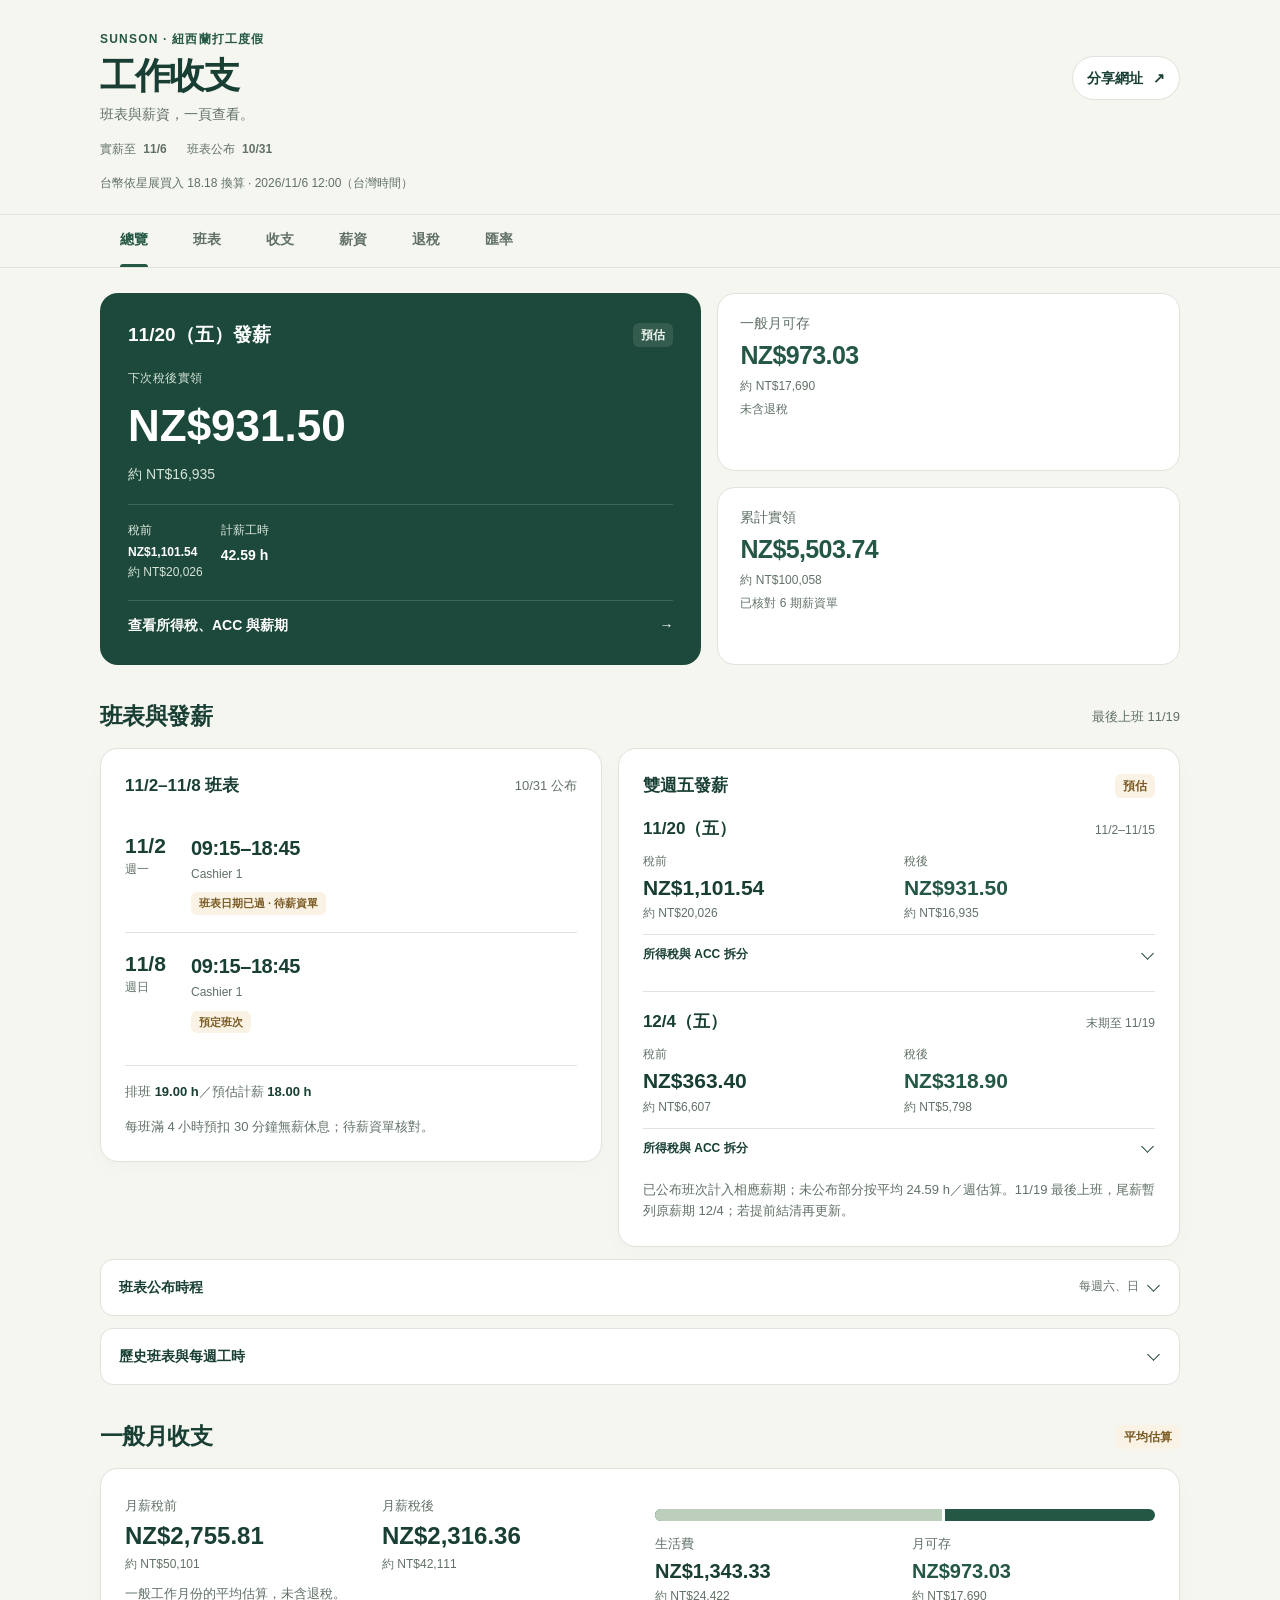
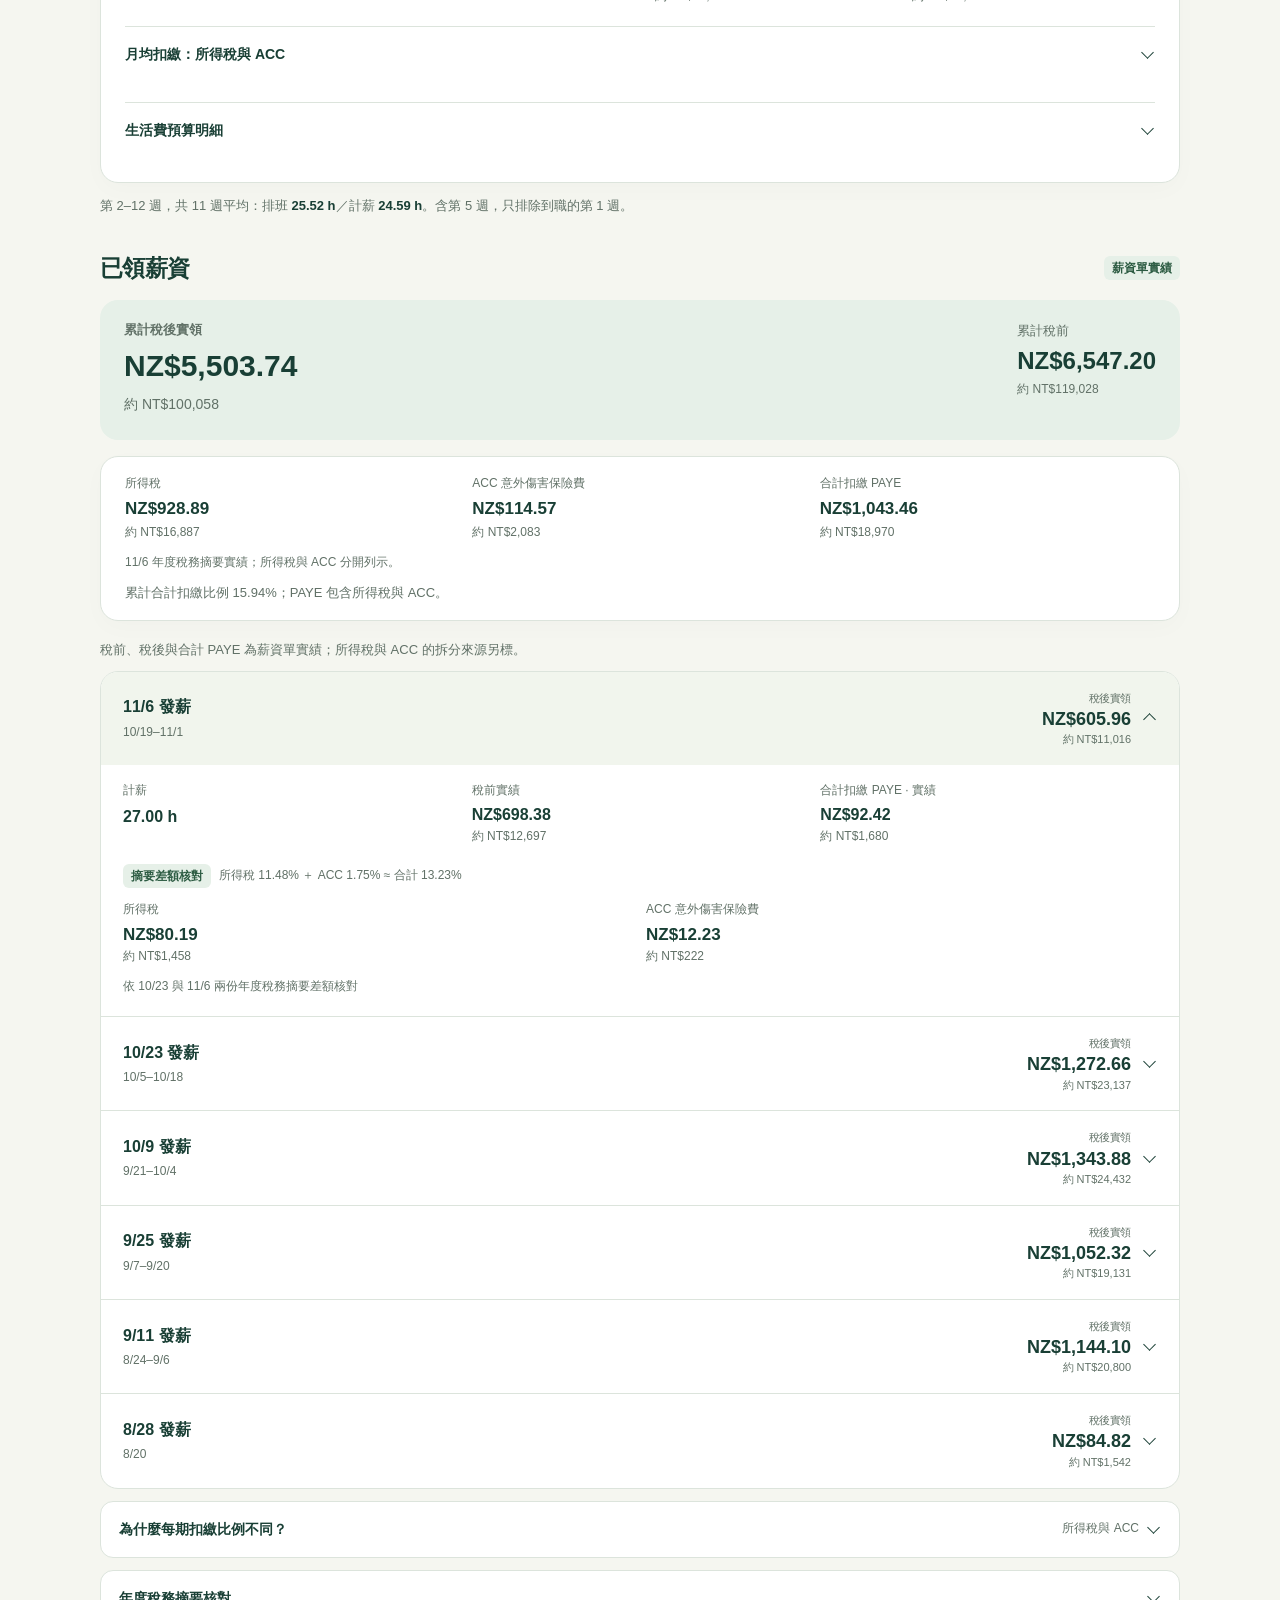
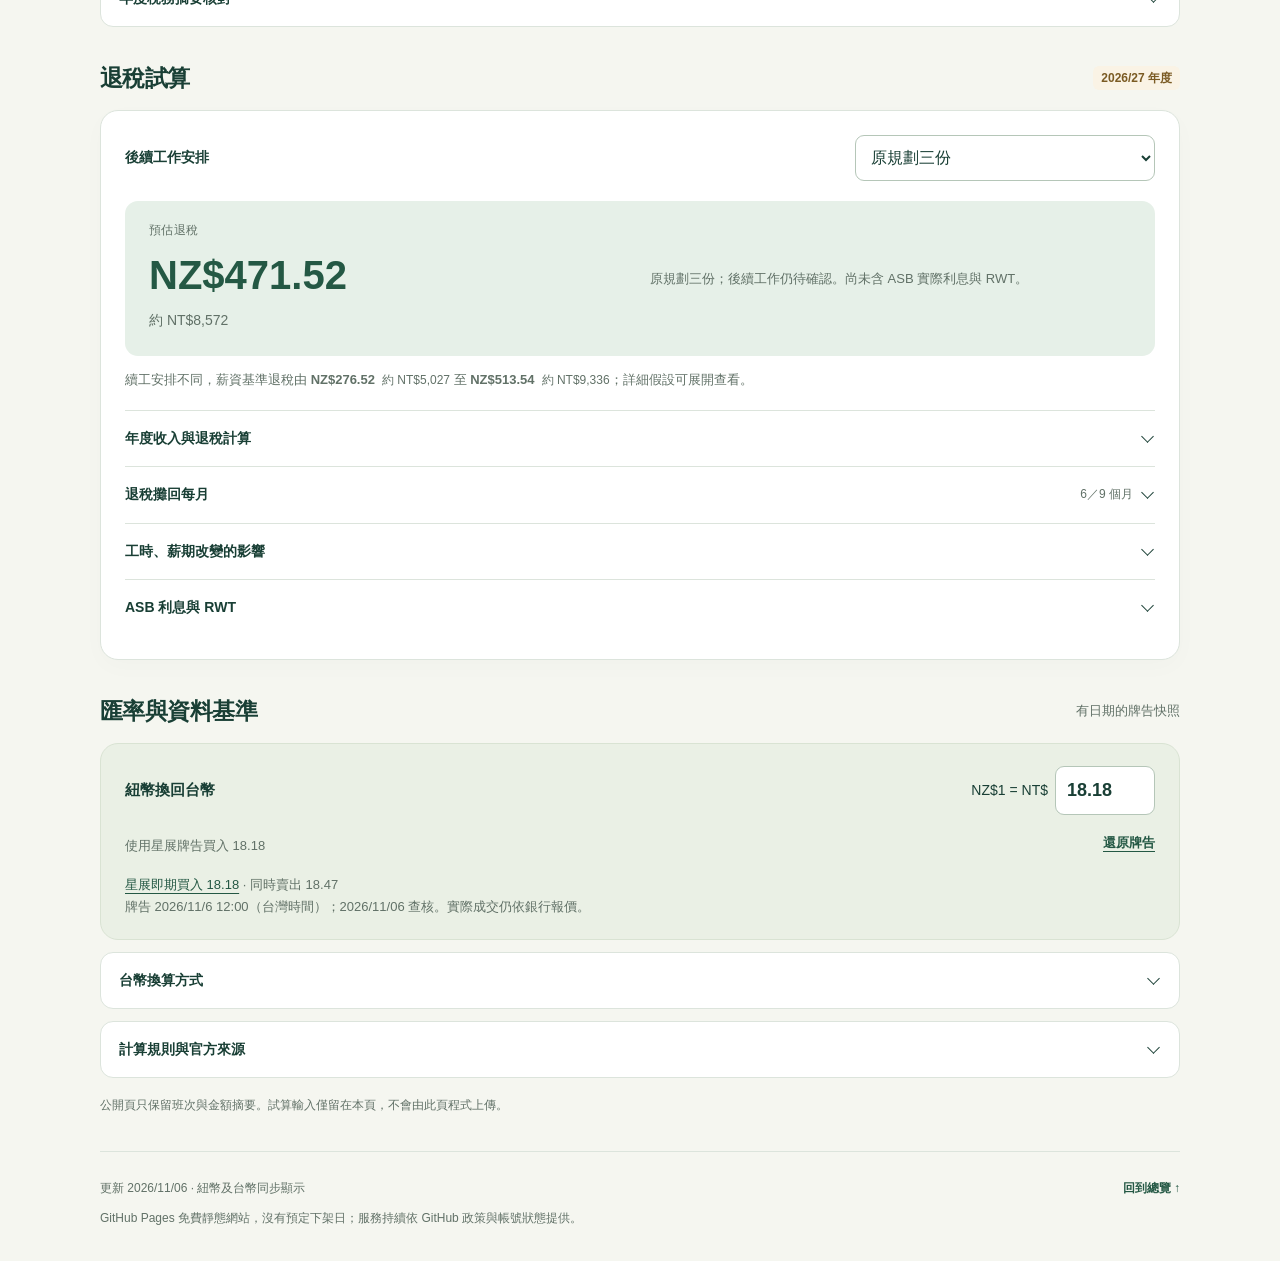
==== commit a4896021: "Show paired currencies and separate income tax from ACC" ====
--- a/index.html
+++ b/index.html
@@ -7,8 +7,8 @@
   <meta name="robots" content="noindex,nofollow">
   <meta name="description" content="Sunson 下次發薪、最新班表、每月收支與退稅試算。資料更新 2026/11/06，清楚標示實薪、班表與預估。">
   <link rel="canonical" href="https://gpt.greenparty.org.tw/sunson-work-payroll-summary/">
-  <link rel="stylesheet" href="site.css?v=20261106-payslip">
-  <script src="site.js?v=20261106-payslip" defer></script>
+  <link rel="stylesheet" href="site.css?v=20261106-currency-tax">
+  <script src="site.js?v=20261106-currency-tax" defer></script>
   <title>Sunson 工作收支｜班表、薪資與退稅</title>
 </head>
 <body>
@@ -20,13 +20,16 @@
   <div class="freshness"><!-- model:freshness:start -->
 <span>實薪至 <b>11/6</b></span><span>班表公布 <b>10/31</b></span>
 <!-- model:freshness:end --></div>
+  <p class="currency-basis"><!-- model:currency-basis:start -->
+<a href="#sources" id="currencyBasis">台幣依星展買入 18.18 換算 · 2026/11/6 12:00（台灣時間）</a>
+<!-- model:currency-basis:end --></p>
 </header>
 <nav class="section-nav" aria-label="頁內導覽"><div class="container"><a href="#overview" aria-current="location">總覽</a><a href="#schedule">班表</a><a href="#budget">收支</a><a href="#payroll">薪資</a><a href="#tax">退稅</a><a href="#sources">匯率</a></div></nav>
 <main id="main" class="container">
   <section id="overview" class="page-section overview-section" aria-labelledby="overview-title">
     <h2 id="overview-title" class="sr-only">重點總覽</h2>
     <!-- model:overview:start -->
-<div class="focus-grid"><article class="next-pay"><div class="focus-top"><h3>11/20（五）發薪</h3><span class="tag">預估</span></div><span class="overline">下次稅後實領</span><p class="big-number">NZ$931.50</p><p class="twd"><span data-nzd-to-twd="931.50">約 NT$16,963</span></p><div class="focus-meta"><span>稅前 <b>NZ$1,101.54</b></span><span>計薪 <b>42.59 h</b></span></div><a class="card-link" href="#paydays"><span>查看薪期與發薪明細</span><span aria-hidden="true">→</span></a></article><a class="mini-card" href="#budget"><h3>一般月可存 · NZD</h3><strong>973<span class="mini-arrow" aria-hidden="true">↗</span></strong><small>未含退稅 · <span data-nzd-to-twd="973.03">約 NT$17,719</span></small></a><a class="mini-card" href="#payroll"><h3>累計實領 · NZD</h3><strong>5,503.74<span class="mini-arrow" aria-hidden="true">↗</span></strong><small>已核對 6 期薪資單</small></a></div>
+<div class="focus-grid"><article class="next-pay"><div class="focus-top"><h3>11/20（五）發薪</h3><span class="tag">預估</span></div><span class="overline">下次稅後實領</span><div class="big-number"><span class="money" data-money-value="931.50"><span class="money-nzd">NZ$931.50</span><small class="money-twd" data-nzd-to-twd="931.50">約 NT$16,935</small></span></div><div class="focus-meta"><div><span>稅前</span><span class="money" data-money-value="1101.54"><span class="money-nzd">NZ$1,101.54</span><small class="money-twd" data-nzd-to-twd="1101.54">約 NT$20,026</small></span></div><div><span>計薪工時</span><b>42.59 h</b></div></div><a class="card-link" href="#paydays"><span>查看所得稅、ACC 與薪期</span><span aria-hidden="true">→</span></a></article><a class="mini-card" href="#budget"><h3>一般月可存</h3><div class="mini-amount"><span class="money" data-money-value="973.03"><span class="money-nzd">NZ$973.03</span><small class="money-twd" data-nzd-to-twd="973.03">約 NT$17,690</small></span></div><small>未含退稅</small></a><a class="mini-card" href="#payroll"><h3>累計實領</h3><div class="mini-amount"><span class="money" data-money-value="5503.74"><span class="money-nzd">NZ$5,503.74</span><small class="money-twd" data-nzd-to-twd="5503.74">約 NT$100,058</small></span></div><small>已核對 6 期薪資單</small></a></div>
 <!-- model:overview:end -->
   </section>
   <section id="schedule" class="page-section" aria-labelledby="schedule-title">
@@ -35,8 +38,8 @@
       <article class="card roster-card"><!-- model:roster:start -->
 <div class="subhead"><h3>11/2–11/8 班表</h3><span class="muted">10/31 公布</span></div><ul class="shift-list"><li><div class="shift-date"><b>11/2</b><span>週一</span></div><div><strong>09:15–18:45</strong><small>Cashier 1</small></div><span class="tag estimate">班表日期已過 · 待薪資單</span></li><li><div class="shift-date"><b>11/8</b><span>週日</span></div><div><strong>09:15–18:45</strong><small>Cashier 1</small></div><span class="tag estimate">預定班次</span></li></ul><p class="roster-total">排班 <b>19.00 h</b>／預估計薪 <b>18.00 h</b></p><p class="muted">每班滿 4 小時預扣 30 分鐘無薪休息；待薪資單核對。</p>
 <!-- model:roster:end --></article>
-      <article class="card" id="paydays"><div class="subhead"><h3>雙週五發薪</h3><span class="tag estimate">預估 · NZD</span></div><!-- model:paydays:start -->
-<ul class="payday-list"><li><div class="payday-date"><b>11/20（五）</b><small>11/2–11/15</small></div><dl class="payday-values"><div><dt>稅前</dt><dd>1,101.54</dd></div><div><dt>稅後</dt><dd>931.50</dd></div></dl></li><li><div class="payday-date"><b>12/4（五）</b><small>末期至 11/19</small></div><dl class="payday-values"><div><dt>稅前</dt><dd>363.40</dd></div><div><dt>稅後</dt><dd>318.90</dd></div></dl></li></ul><p class="muted">已公布班次計入相應薪期；未公布部分按平均 24.59 h／週估算。11/19 最後上班，尾薪暫列原薪期 12/4；若提前結清再更新。</p>
+      <article class="card" id="paydays"><div class="subhead"><h3>雙週五發薪</h3><span class="tag estimate">預估</span></div><!-- model:paydays:start -->
+<ul class="payday-list"><li><div class="payday-date"><b>11/20（五）</b><small>11/2–11/15</small></div><dl class="payday-values"><div><dt>稅前</dt><dd><span class="money" data-money-value="1101.54"><span class="money-nzd">NZ$1,101.54</span><small class="money-twd" data-nzd-to-twd="1101.54">約 NT$20,026</small></span></dd></div><div><dt>稅後</dt><dd><span class="money" data-money-value="931.50"><span class="money-nzd">NZ$931.50</span><small class="money-twd" data-nzd-to-twd="931.50">約 NT$16,935</small></span></dd></div></dl><details class="disclosure payday-tax"><summary>所得稅與 ACC 拆分</summary><div class="disclosure-body"><dl class="deduction-grid"><div><dt>所得稅</dt><dd><span class="money" data-money-value="150.76"><span class="money-nzd">NZ$150.76</span><small class="money-twd" data-nzd-to-twd="150.76">約 NT$2,741</small></span></dd></div><div><dt>ACC 意外傷害保險費</dt><dd><span class="money" data-money-value="19.28"><span class="money-nzd">NZ$19.28</span><small class="money-twd" data-nzd-to-twd="19.28">約 NT$351</small></span></dd></div><div><dt>合計扣繳 PAYE</dt><dd><span class="money" data-money-value="170.04"><span class="money-nzd">NZ$170.04</span><small class="money-twd" data-nzd-to-twd="170.04">約 NT$3,091</small></span></dd></div></dl><p class="split-note">預估拆分；合計 PAYE 依 M 公式計算。</p></div></details></li><li><div class="payday-date"><b>12/4（五）</b><small>末期至 11/19</small></div><dl class="payday-values"><div><dt>稅前</dt><dd><span class="money" data-money-value="363.40"><span class="money-nzd">NZ$363.40</span><small class="money-twd" data-nzd-to-twd="363.40">約 NT$6,607</small></span></dd></div><div><dt>稅後</dt><dd><span class="money" data-money-value="318.90"><span class="money-nzd">NZ$318.90</span><small class="money-twd" data-nzd-to-twd="318.90">約 NT$5,798</small></span></dd></div></dl><details class="disclosure payday-tax"><summary>所得稅與 ACC 拆分</summary><div class="disclosure-body"><dl class="deduction-grid"><div><dt>所得稅</dt><dd><span class="money" data-money-value="38.14"><span class="money-nzd">NZ$38.14</span><small class="money-twd" data-nzd-to-twd="38.14">約 NT$693</small></span></dd></div><div><dt>ACC 意外傷害保險費</dt><dd><span class="money" data-money-value="6.36"><span class="money-nzd">NZ$6.36</span><small class="money-twd" data-nzd-to-twd="6.36">約 NT$116</small></span></dd></div><div><dt>合計扣繳 PAYE</dt><dd><span class="money" data-money-value="44.50"><span class="money-nzd">NZ$44.50</span><small class="money-twd" data-nzd-to-twd="44.50">約 NT$809</small></span></dd></div></dl><p class="split-note">預估拆分；合計 PAYE 依 M 公式計算。</p></div></details></li></ul><p class="muted">已公布班次計入相應薪期；未公布部分按平均 24.59 h／週估算。11/19 最後上班，尾薪暫列原薪期 12/4；若提前結清再更新。</p>
 <!-- model:paydays:end --></article>
     </div>
     <details class="disclosure standalone"><summary>班表公布時程<span class="summary-hint">每週六、日</span></summary><div class="disclosure-body"><!-- model:publish:start -->
@@ -49,9 +52,9 @@
   <section id="budget" class="page-section" aria-labelledby="budget-title">
     <div class="section-heading"><h2 id="budget-title">一般月收支</h2><span class="tag estimate">平均估算</span></div>
     <div class="card"><!-- model:budget:start -->
-<div class="budget-layout"><div><div class="salary-pair"><div><span>月薪稅前 · NZD</span><strong>2,755.81</strong></div><div><span>月薪稅後 · NZD</span><strong>2,316.36</strong></div></div><p class="muted">未含退稅。依目前平均工時，換算一般工作月份。</p></div><div><div class="budget-bar" role="img" aria-label="稅後月收入約 2,316 元，其中生活費 1,343 元，可存 973 元"><span style="width:57.99%"></span></div><div class="budget-line"><span>生活費 · NZD<b>1,343.33</b></span><span>月可存 · NZD<b>973.03</b></span></div><p class="twd">可存 <span data-nzd-to-twd="973.03">約 NT$17,719</span></p></div></div>
+<div class="budget-layout"><div><div class="salary-pair"><div><label>月薪稅前</label><span class="money" data-money-value="2755.81"><span class="money-nzd">NZ$2,755.81</span><small class="money-twd" data-nzd-to-twd="2755.81">約 NT$50,101</small></span></div><div><label>月薪稅後</label><span class="money" data-money-value="2316.36"><span class="money-nzd">NZ$2,316.36</span><small class="money-twd" data-nzd-to-twd="2316.36">約 NT$42,111</small></span></div></div><p class="muted">一般工作月份的平均估算，未含退稅。</p></div><div><div class="budget-bar" role="img" aria-label="生活費與可存金額占稅後月收入的比例"><span style="width:57.99%"></span></div><div class="budget-line"><div><label>生活費</label><span class="money" data-money-value="1343.33"><span class="money-nzd">NZ$1,343.33</span><small class="money-twd" data-nzd-to-twd="1343.33">約 NT$24,422</small></span></div><div><label>月可存</label><span class="money" data-money-value="973.03"><span class="money-nzd">NZ$973.03</span><small class="money-twd" data-nzd-to-twd="973.03">約 NT$17,690</small></span></div></div></div></div><details class="disclosure budget-rules"><summary>月均扣繳：所得稅與 ACC</summary><div class="disclosure-body"><dl class="deduction-grid"><div><dt>所得稅</dt><dd><span class="money" data-money-value="391.21"><span class="money-nzd">NZ$391.21</span><small class="money-twd" data-nzd-to-twd="391.21">約 NT$7,112</small></span></dd></div><div><dt>ACC 意外傷害保險費</dt><dd><span class="money" data-money-value="48.23"><span class="money-nzd">NZ$48.23</span><small class="money-twd" data-nzd-to-twd="48.23">約 NT$877</small></span></dd></div><div><dt>合計扣繳 PAYE</dt><dd><span class="money" data-money-value="439.44"><span class="money-nzd">NZ$439.44</span><small class="money-twd" data-nzd-to-twd="439.44">約 NT$7,989</small></span></dd></div></dl><p class="split-note">月均拆分估算；由雙週換算，各項分別四捨五入，尾數可能差一分。</p></div></details>
 <!-- model:budget:end --><details class="disclosure budget-rules"><summary>生活費預算明細</summary><div class="disclosure-body"><!-- model:costs:start -->
-<dl class="cost-list"><div><dt>房租</dt><dd>NZ$520.00／月</dd></div><div><dt>油錢</dt><dd>NZ$173.33／月</dd></div><div><dt>餐費</dt><dd>NZ$650.00／月</dd></div></dl><p class="muted">沿用每週 NZ$310 預算，按 52÷12 換算每月。未列支出另計。</p>
+<dl class="cost-list"><div><dt>房租<small>每週 <span class="money money-inline" data-money-value="120.00"><span class="money-nzd">NZ$120.00</span><small class="money-twd" data-nzd-to-twd="120.00">約 NT$2,182</small></span></small></dt><dd><span class="money" data-money-value="520.00"><span class="money-nzd">NZ$520.00</span><small class="money-twd" data-nzd-to-twd="520.00">約 NT$9,454</small></span><small>每月</small></dd></div><div><dt>油錢<small>每週 <span class="money money-inline" data-money-value="40.00"><span class="money-nzd">NZ$40.00</span><small class="money-twd" data-nzd-to-twd="40.00">約 NT$727</small></span></small></dt><dd><span class="money" data-money-value="173.33"><span class="money-nzd">NZ$173.33</span><small class="money-twd" data-nzd-to-twd="173.33">約 NT$3,151</small></span><small>每月</small></dd></div><div><dt>餐費<small>每週 <span class="money money-inline" data-money-value="150.00"><span class="money-nzd">NZ$150.00</span><small class="money-twd" data-nzd-to-twd="150.00">約 NT$2,727</small></span></small></dt><dd><span class="money" data-money-value="650.00"><span class="money-nzd">NZ$650.00</span><small class="money-twd" data-nzd-to-twd="650.00">約 NT$11,817</small></span><small>每月</small></dd></div></dl><p class="muted">每週共 <span class="money money-inline" data-money-value="310.00"><span class="money-nzd">NZ$310.00</span><small class="money-twd" data-nzd-to-twd="310.00">約 NT$5,636</small></span>，按 52÷12 換算每月。未列支出另計。</p>
 <!-- model:costs:end --></div></details></div>
     <!-- model:basis:start -->
 <p class="basis-line">第 2–12 週，共 11 週平均：排班 <b>25.52 h</b>／計薪 <b>24.59 h</b>。含第 5 週，只排除到職的第 1 週。</p>
@@ -60,33 +63,36 @@
   <section id="payroll" class="page-section" aria-labelledby="payroll-title">
     <div class="section-heading"><h2 id="payroll-title">已領薪資</h2><span class="tag actual">薪資單實績</span></div>
     <!-- model:actual-summary:start -->
-<div class="actual-summary"><div><h3>累計稅後實領</h3><p class="big-number">NZ$5,503.74</p><p class="twd"><span data-nzd-to-twd="5503.74">約 NT$100,223</span></p></div><div class="summary-deductions"><span>稅前 <b>NZ$6,547.20</b></span><span>PAYE <b>NZ$1,043.46</b></span></div></div>
+<div class="actual-summary"><div><h3>累計稅後實領</h3><div class="big-number"><span class="money" data-money-value="5503.74"><span class="money-nzd">NZ$5,503.74</span><small class="money-twd" data-nzd-to-twd="5503.74">約 NT$100,058</small></span></div></div><div><label>累計稅前</label><span class="money" data-money-value="6547.20"><span class="money-nzd">NZ$6,547.20</span><small class="money-twd" data-nzd-to-twd="6547.20">約 NT$119,028</small></span></div></div><div class="card cumulative-deductions"><dl class="deduction-grid"><div><dt>所得稅</dt><dd><span class="money" data-money-value="928.89"><span class="money-nzd">NZ$928.89</span><small class="money-twd" data-nzd-to-twd="928.89">約 NT$16,887</small></span></dd></div><div><dt>ACC 意外傷害保險費</dt><dd><span class="money" data-money-value="114.57"><span class="money-nzd">NZ$114.57</span><small class="money-twd" data-nzd-to-twd="114.57">約 NT$2,083</small></span></dd></div><div><dt>合計扣繳 PAYE</dt><dd><span class="money" data-money-value="1043.46"><span class="money-nzd">NZ$1,043.46</span><small class="money-twd" data-nzd-to-twd="1043.46">約 NT$18,970</small></span></dd></div></dl><p class="split-note">11/6 年度稅務摘要實績；所得稅與 ACC 分開列示。</p><p class="muted">累計合計扣繳比例 15.94%；PAYE 包含所得稅與 ACC。</p></div>
 <!-- model:actual-summary:end -->
-    <p class="section-intro">點發薪日期，查看稅前、扣繳與計薪工時。</p>
+    <p class="section-intro">稅前、稅後與合計 PAYE 為薪資單實績；所得稅與 ACC 的拆分來源另標。</p>
     <!-- model:actual:start -->
-<div class="pay-records"><details class="pay-record" open><summary><span><b>11/6 發薪</b><small>10/19–11/1</small></span><span class="record-net"><small>稅後 · NZD</small>605.96</span></summary><div class="record-body"><dl class="record-grid"><div><dt>計薪</dt><dd>27.00 h</dd></div><div><dt>稅前</dt><dd>NZ$698.38</dd></div><div><dt>PAYE（含 ACC）</dt><dd>NZ$92.42</dd></div></dl></div></details><details class="pay-record" ><summary><span><b>10/23 發薪</b><small>10/5–10/18</small></span><span class="record-net"><small>稅後 · NZD</small>1,272.66</span></summary><div class="record-body"><dl class="record-grid"><div><dt>計薪</dt><dd>58.92 h</dd></div><div><dt>稅前</dt><dd>NZ$1,524.02</dd></div><div><dt>PAYE（含 ACC）</dt><dd>NZ$251.36</dd></div></dl></div></details><details class="pay-record" ><summary><span><b>10/9 發薪</b><small>9/21–10/4</small></span><span class="record-net"><small>稅後 · NZD</small>1,343.88</span></summary><div class="record-body"><dl class="record-grid"><div><dt>計薪</dt><dd>62.33 h</dd></div><div><dt>稅前</dt><dd>NZ$1,612.22</dd></div><div><dt>PAYE（含 ACC）</dt><dd>NZ$268.34</dd></div></dl></div></details><details class="pay-record" ><summary><span><b>9/25 發薪</b><small>9/7–9/20</small></span><span class="record-net"><small>稅後 · NZD</small>1,052.32</span></summary><div class="record-body"><dl class="record-grid"><div><dt>計薪</dt><dd>48.37 h</dd></div><div><dt>稅前</dt><dd>NZ$1,251.14</dd></div><div><dt>PAYE（含 ACC）</dt><dd>NZ$198.82</dd></div></dl></div></details><details class="pay-record" ><summary><span><b>9/11 發薪</b><small>8/24–9/6</small></span><span class="record-net"><small>稅後 · NZD</small>1,144.10</span></summary><div class="record-body"><dl class="record-grid"><div><dt>計薪</dt><dd>55.83 h</dd></div><div><dt>稅前</dt><dd>NZ$1,364.80</dd></div><div><dt>PAYE（含 ACC）</dt><dd>NZ$220.70</dd></div></dl></div></details><details class="pay-record" ><summary><span><b>8/28 發薪</b><small>8/20</small></span><span class="record-net"><small>稅後 · NZD</small>84.82</span></summary><div class="record-body"><dl class="record-grid"><div><dt>計薪</dt><dd>4.67 h</dd></div><div><dt>稅前</dt><dd>NZ$96.64</dd></div><div><dt>PAYE（含 ACC）</dt><dd>NZ$11.82</dd></div></dl></div></details></div>
+<div class="pay-records"><details class="pay-record" open><summary><span><b>11/6 發薪</b><small>10/19–11/1</small></span><span class="record-net"><small>稅後實領</small><span class="money" data-money-value="605.96"><span class="money-nzd">NZ$605.96</span><small class="money-twd" data-nzd-to-twd="605.96">約 NT$11,016</small></span></span></summary><div class="record-body"><dl class="record-grid"><div><dt>計薪</dt><dd>27.00 h</dd></div><div><dt>稅前實績</dt><dd><span class="money" data-money-value="698.38"><span class="money-nzd">NZ$698.38</span><small class="money-twd" data-nzd-to-twd="698.38">約 NT$12,697</small></span></dd></div><div><dt>合計扣繳 PAYE · 實績</dt><dd><span class="money" data-money-value="92.42"><span class="money-nzd">NZ$92.42</span><small class="money-twd" data-nzd-to-twd="92.42">約 NT$1,680</small></span></dd></div></dl><div class="split-heading"><span class="tag actual">摘要差額核對</span><span>所得稅 11.48% ＋ ACC 1.75% ≈ 合計 13.23%</span></div><dl class="deduction-grid split-two"><div><dt>所得稅</dt><dd><span class="money" data-money-value="80.19"><span class="money-nzd">NZ$80.19</span><small class="money-twd" data-nzd-to-twd="80.19">約 NT$1,458</small></span></dd></div><div><dt>ACC 意外傷害保險費</dt><dd><span class="money" data-money-value="12.23"><span class="money-nzd">NZ$12.23</span><small class="money-twd" data-nzd-to-twd="12.23">約 NT$222</small></span></dd></div></dl><p class="split-note">依 10/23 與 11/6 兩份年度稅務摘要差額核對</p></div></details><details class="pay-record" ><summary><span><b>10/23 發薪</b><small>10/5–10/18</small></span><span class="record-net"><small>稅後實領</small><span class="money" data-money-value="1272.66"><span class="money-nzd">NZ$1,272.66</span><small class="money-twd" data-nzd-to-twd="1272.66">約 NT$23,137</small></span></span></summary><div class="record-body"><dl class="record-grid"><div><dt>計薪</dt><dd>58.92 h</dd></div><div><dt>稅前實績</dt><dd><span class="money" data-money-value="1524.02"><span class="money-nzd">NZ$1,524.02</span><small class="money-twd" data-nzd-to-twd="1524.02">約 NT$27,707</small></span></dd></div><div><dt>合計扣繳 PAYE · 實績</dt><dd><span class="money" data-money-value="251.36"><span class="money-nzd">NZ$251.36</span><small class="money-twd" data-nzd-to-twd="251.36">約 NT$4,570</small></span></dd></div></dl><div class="split-heading"><span class="tag estimate">拆分估算</span><span>所得稅 14.74% ＋ ACC 1.75% ≈ 合計 16.49%</span></div><dl class="deduction-grid split-two"><div><dt>所得稅</dt><dd><span class="money" data-money-value="224.69"><span class="money-nzd">NZ$224.69</span><small class="money-twd" data-nzd-to-twd="224.69">約 NT$4,085</small></span></dd></div><div><dt>ACC 意外傷害保險費</dt><dd><span class="money" data-money-value="26.67"><span class="money-nzd">NZ$26.67</span><small class="money-twd" data-nzd-to-twd="26.67">約 NT$485</small></span></dd></div></dl><p class="split-note">所得稅／ACC 為拆分估算：ACC 按稅前 ×1.75%，所得稅取 PAYE 餘額；非薪資單逐項明列。</p></div></details><details class="pay-record" ><summary><span><b>10/9 發薪</b><small>9/21–10/4</small></span><span class="record-net"><small>稅後實領</small><span class="money" data-money-value="1343.88"><span class="money-nzd">NZ$1,343.88</span><small class="money-twd" data-nzd-to-twd="1343.88">約 NT$24,432</small></span></span></summary><div class="record-body"><dl class="record-grid"><div><dt>計薪</dt><dd>62.33 h</dd></div><div><dt>稅前實績</dt><dd><span class="money" data-money-value="1612.22"><span class="money-nzd">NZ$1,612.22</span><small class="money-twd" data-nzd-to-twd="1612.22">約 NT$29,310</small></span></dd></div><div><dt>合計扣繳 PAYE · 實績</dt><dd><span class="money" data-money-value="268.34"><span class="money-nzd">NZ$268.34</span><small class="money-twd" data-nzd-to-twd="268.34">約 NT$4,878</small></span></dd></div></dl><div class="split-heading"><span class="tag estimate">拆分估算</span><span>所得稅 14.89% ＋ ACC 1.75% ≈ 合計 16.64%</span></div><dl class="deduction-grid split-two"><div><dt>所得稅</dt><dd><span class="money" data-money-value="240.13"><span class="money-nzd">NZ$240.13</span><small class="money-twd" data-nzd-to-twd="240.13">約 NT$4,366</small></span></dd></div><div><dt>ACC 意外傷害保險費</dt><dd><span class="money" data-money-value="28.21"><span class="money-nzd">NZ$28.21</span><small class="money-twd" data-nzd-to-twd="28.21">約 NT$513</small></span></dd></div></dl><p class="split-note">所得稅／ACC 為拆分估算：ACC 按稅前 ×1.75%，所得稅取 PAYE 餘額；非薪資單逐項明列。</p></div></details><details class="pay-record" ><summary><span><b>9/25 發薪</b><small>9/7–9/20</small></span><span class="record-net"><small>稅後實領</small><span class="money" data-money-value="1052.32"><span class="money-nzd">NZ$1,052.32</span><small class="money-twd" data-nzd-to-twd="1052.32">約 NT$19,131</small></span></span></summary><div class="record-body"><dl class="record-grid"><div><dt>計薪</dt><dd>48.37 h</dd></div><div><dt>稅前實績</dt><dd><span class="money" data-money-value="1251.14"><span class="money-nzd">NZ$1,251.14</span><small class="money-twd" data-nzd-to-twd="1251.14">約 NT$22,746</small></span></dd></div><div><dt>合計扣繳 PAYE · 實績</dt><dd><span class="money" data-money-value="198.82"><span class="money-nzd">NZ$198.82</span><small class="money-twd" data-nzd-to-twd="198.82">約 NT$3,615</small></span></dd></div></dl><div class="split-heading"><span class="tag estimate">拆分估算</span><span>所得稅 14.14% ＋ ACC 1.75% ≈ 合計 15.89%</span></div><dl class="deduction-grid split-two"><div><dt>所得稅</dt><dd><span class="money" data-money-value="176.93"><span class="money-nzd">NZ$176.93</span><small class="money-twd" data-nzd-to-twd="176.93">約 NT$3,217</small></span></dd></div><div><dt>ACC 意外傷害保險費</dt><dd><span class="money" data-money-value="21.89"><span class="money-nzd">NZ$21.89</span><small class="money-twd" data-nzd-to-twd="21.89">約 NT$398</small></span></dd></div></dl><p class="split-note">所得稅／ACC 為拆分估算：ACC 按稅前 ×1.75%，所得稅取 PAYE 餘額；非薪資單逐項明列。</p></div></details><details class="pay-record" ><summary><span><b>9/11 發薪</b><small>8/24–9/6</small></span><span class="record-net"><small>稅後實領</small><span class="money" data-money-value="1144.10"><span class="money-nzd">NZ$1,144.10</span><small class="money-twd" data-nzd-to-twd="1144.10">約 NT$20,800</small></span></span></summary><div class="record-body"><dl class="record-grid"><div><dt>計薪</dt><dd>55.83 h</dd></div><div><dt>稅前實績</dt><dd><span class="money" data-money-value="1364.80"><span class="money-nzd">NZ$1,364.80</span><small class="money-twd" data-nzd-to-twd="1364.80">約 NT$24,812</small></span></dd></div><div><dt>合計扣繳 PAYE · 實績</dt><dd><span class="money" data-money-value="220.70"><span class="money-nzd">NZ$220.70</span><small class="money-twd" data-nzd-to-twd="220.70">約 NT$4,012</small></span></dd></div></dl><div class="split-heading"><span class="tag estimate">拆分估算</span><span>所得稅 14.42% ＋ ACC 1.75% ≈ 合計 16.17%</span></div><dl class="deduction-grid split-two"><div><dt>所得稅</dt><dd><span class="money" data-money-value="196.82"><span class="money-nzd">NZ$196.82</span><small class="money-twd" data-nzd-to-twd="196.82">約 NT$3,578</small></span></dd></div><div><dt>ACC 意外傷害保險費</dt><dd><span class="money" data-money-value="23.88"><span class="money-nzd">NZ$23.88</span><small class="money-twd" data-nzd-to-twd="23.88">約 NT$434</small></span></dd></div></dl><p class="split-note">所得稅／ACC 為拆分估算：ACC 按稅前 ×1.75%，所得稅取 PAYE 餘額；非薪資單逐項明列。</p></div></details><details class="pay-record" ><summary><span><b>8/28 發薪</b><small>8/20</small></span><span class="record-net"><small>稅後實領</small><span class="money" data-money-value="84.82"><span class="money-nzd">NZ$84.82</span><small class="money-twd" data-nzd-to-twd="84.82">約 NT$1,542</small></span></span></summary><div class="record-body"><dl class="record-grid"><div><dt>計薪</dt><dd>4.67 h</dd></div><div><dt>稅前實績</dt><dd><span class="money" data-money-value="96.64"><span class="money-nzd">NZ$96.64</span><small class="money-twd" data-nzd-to-twd="96.64">約 NT$1,757</small></span></dd></div><div><dt>合計扣繳 PAYE · 實績</dt><dd><span class="money" data-money-value="11.82"><span class="money-nzd">NZ$11.82</span><small class="money-twd" data-nzd-to-twd="11.82">約 NT$215</small></span></dd></div></dl><div class="split-heading"><span class="tag estimate">拆分估算</span><span>所得稅 10.48% ＋ ACC 1.75% ≈ 合計 12.23%</span></div><dl class="deduction-grid split-two"><div><dt>所得稅</dt><dd><span class="money" data-money-value="10.13"><span class="money-nzd">NZ$10.13</span><small class="money-twd" data-nzd-to-twd="10.13">約 NT$184</small></span></dd></div><div><dt>ACC 意外傷害保險費</dt><dd><span class="money" data-money-value="1.69"><span class="money-nzd">NZ$1.69</span><small class="money-twd" data-nzd-to-twd="1.69">約 NT$31</small></span></dd></div></dl><p class="split-note">所得稅／ACC 為拆分估算：ACC 按稅前 ×1.75%，所得稅取 PAYE 餘額；非薪資單逐項明列。</p></div></details></div>
 <!-- model:actual:end -->
+    <details class="disclosure standalone" id="deductionGuide"><summary>為什麼每期扣繳比例不同？<span class="summary-hint">所得稅與 ACC</span></summary><div class="disclosure-body"><!-- model:withholding-guide:start -->
+<div class="tax-explainer"><p><strong>PAYE＝所得稅＋ACC。</strong>所得稅按收入級距計算；ACC 是意外傷害保險費，本稅年費率為 1.75%。</p><h3>為什麼每期比例不同？</h3><p>佳蓉使用 M 稅碼、雙週給薪。每次先將當期稅前 ×26 換算成年收入，計算所得稅與 ACC，再換回這兩週應扣金額。當期薪資不同，平均扣繳比例就不同。</p><div class="tax-bands"><div><span>雙週前 <span class="money money-inline" data-money-value="600.00"><span class="money-nzd">NZ$600.00</span><small class="money-twd" data-nzd-to-twd="600.00">約 NT$10,908</small></span></span><b>12.25%</b><small>所得稅 10.5%＋ACC 1.75%</small></div><div><span>超過上述金額的部分</span><b>19.25%</b><small>所得稅 17.5%＋ACC 1.75%</small></div></div><p class="muted">這是目前薪資範圍的簡化對照，適用雙週稅前不超過約 <span class="money money-inline" data-money-value="2057.69"><span class="money-nzd">NZ$2,057.69</span><small class="money-twd" data-nzd-to-twd="2057.69">約 NT$37,409</small></span>；更高收入另有級距。雇主實際計算還有年化截元與按週截分，可能出現幾分差。</p><h3>11/6 這期怎麼看</h3><p>稅前 <span class="money money-inline" data-money-value="698.38"><span class="money-nzd">NZ$698.38</span><small class="money-twd" data-nzd-to-twd="698.38">約 NT$12,697</small></span>，合計扣繳 <span class="money money-inline" data-money-value="92.42"><span class="money-nzd">NZ$92.42</span><small class="money-twd" data-nzd-to-twd="92.42">約 NT$1,680</small></span>，比例為 <strong>13.23%</strong>；其中所得稅 <span class="money money-inline" data-money-value="80.19"><span class="money-nzd">NZ$80.19</span><small class="money-twd" data-nzd-to-twd="80.19">約 NT$1,458</small></span>、ACC <span class="money money-inline" data-money-value="12.23"><span class="money-nzd">NZ$12.23</span><small class="money-twd" data-nzd-to-twd="12.23">約 NT$222</small></span>。</p><p class="muted">所得稅與 ACC 的來源見該期標籤。當期扣繳按當期薪資年化；年度所得稅則按整個稅年的實際總收入結算，因此目前預扣比例不等於最後全年稅負。</p></div>
+<!-- model:withholding-guide:end --></div></details>
     <details class="disclosure standalone"><summary>年度稅務摘要核對</summary><div class="disclosure-body"><!-- model:tax-proof:start -->
-<p>6 期薪資與 11/6 稅務摘要相符：應稅 <b>NZ$6,547.20</b>，PAYE <b>NZ$1,043.46</b>；其中 ACC NZ$114.57、所得稅 NZ$928.89。</p>
+<p class="muted">6 期薪資與 11/6 稅務摘要相符，以下皆為累計實績。</p><table><tbody><tr><th scope="row">稅前薪資</th><td><span class="money" data-money-value="6547.20"><span class="money-nzd">NZ$6,547.20</span><small class="money-twd" data-nzd-to-twd="6547.20">約 NT$119,028</small></span></td></tr><tr><th scope="row">所得稅</th><td><span class="money" data-money-value="928.89"><span class="money-nzd">NZ$928.89</span><small class="money-twd" data-nzd-to-twd="928.89">約 NT$16,887</small></span></td></tr><tr><th scope="row">ACC</th><td><span class="money" data-money-value="114.57"><span class="money-nzd">NZ$114.57</span><small class="money-twd" data-nzd-to-twd="114.57">約 NT$2,083</small></span></td></tr><tr><th scope="row">合計扣繳 PAYE</th><td><span class="money" data-money-value="1043.46"><span class="money-nzd">NZ$1,043.46</span><small class="money-twd" data-nzd-to-twd="1043.46">約 NT$18,970</small></span></td></tr></tbody></table>
 <!-- model:tax-proof:end --></div></details>
   </section>
   <section id="tax" class="page-section" aria-labelledby="tax-title">
     <div class="section-heading"><h2 id="tax-title">退稅試算</h2><span class="tag estimate">2026/27 年度</span></div>
     <div class="card tax-card">
       <!-- model:refund:start -->
-<div class="tax-picker"><label for="workPlan">後續工作安排</label><select id="workPlan" name="workPlan" aria-describedby="refundBasis"><option value="sunson" >只做 Sunson</option><option value="two_jobs" >接第二份</option><option value="planned" selected>原規劃三份</option></select></div><div class="refund-hero"><div><span id="refundLabel" class="overline">預估退稅</span><p id="refundValue" class="refund-number">NZ$471.52</p><p id="refundTwd" class="twd" data-nzd-to-twd="471.52">約 NT$8,586</p></div><p id="refundBasis" class="refund-context">原規劃三份；後續工作尚未確定。尚未含 ASB 實際利息與 RWT。</p></div><p class="notice">續工安排不同，薪資基準退稅約 <b>NZ$277–514</b>；詳細假設可展開查看。</p>
+<div class="tax-picker"><label for="workPlan">後續工作安排</label><select id="workPlan" name="workPlan" aria-describedby="refundBasis"><option value="sunson" >只做 Sunson</option><option value="two_jobs" >接第二份</option><option value="planned" selected>原規劃三份</option></select></div><div class="refund-hero"><div><span id="refundLabel" class="overline">預估退稅</span><div class="refund-number"><span class="money" data-money-value="471.52"><span class="money-nzd" id="refundValue">NZ$471.52</span><small id="refundTwd" class="money-twd" data-nzd-to-twd="471.52">約 NT$8,572</small></span></div></div><p id="refundBasis" class="refund-context">原規劃三份；後續工作尚未確定。尚未含 ASB 實際利息與 RWT。</p></div><p class="notice">續工安排不同，薪資基準退稅由 <span class="money money-inline" data-money-value="276.52"><span class="money-nzd">NZ$276.52</span><small class="money-twd" data-nzd-to-twd="276.52">約 NT$5,027</small></span> 至 <span class="money money-inline" data-money-value="513.54"><span class="money-nzd">NZ$513.54</span><small class="money-twd" data-nzd-to-twd="513.54">約 NT$9,336</small></span>；詳細假設可展開查看。</p>
 <!-- model:refund:end -->
       <details class="disclosure"><summary>年度收入與退稅計算</summary><div class="disclosure-body"><!-- model:refund-detail:start -->
-<p class="muted">薪資基準比較，未計入下方利息試算。</p><ul class="currency-comparison"><li><b>只做 Sunson</b><div><span><small>年度稅前 · NZD</small>8,012.14</span><span><small>退稅估值 · NZD</small>276.52</span></div></li><li><b>接第二份</b><div><span><small>年度稅前 · NZD</small>16,370.40</span><span><small>退稅估值 · NZD</small>513.54</span></div></li><li><b>原規劃三份</b><div><span><small>年度稅前 · NZD</small>17,006.35</span><span><small>退稅估值 · NZD</small>471.52</span></div></li></ul><p class="muted">第二份暫定 2026/11/20–2027/2/19；第三份暫定 2027/3/15 起。同時薪、平均工時、M 稅碼及雙週發薪，均屬假設。</p><h3>所選情境的年度計算</h3><table class="math-table"><tbody><tr><th scope="row">應稅薪資</th><td data-tax-field="gross">NZ$17,006.35</td></tr><tr><th scope="row">PAYE（含 ACC）</th><td data-tax-field="paye">NZ$2,653.24</td></tr><tr><th scope="row">利息／RWT</th><td data-tax-field="interest">金額未提供；基準未計</td></tr><tr><th scope="row">應繳所得稅</th><td data-tax-field="income_tax">NZ$1,884.11</td></tr><tr><th scope="row">薪資 ACC</th><td data-tax-field="acc">NZ$297.61</td></tr><tr><th scope="row">PAYE＋RWT－所得稅－ACC</th><td data-tax-field="refund">NZ$471.52</td></tr></tbody></table><p class="muted">PAYE 包含 ACC。各雇主分開扣繳；首末不足整期，仍依正常薪期計算。</p>
+<p class="muted">以下是未計利息的薪資基準情境。</p><ul class="currency-comparison"><li><b>只做 Sunson</b><div><div><small>年度稅前</small><span class="money" data-money-value="8012.14"><span class="money-nzd">NZ$8,012.14</span><small class="money-twd" data-nzd-to-twd="8012.14">約 NT$145,661</small></span></div><div><small>退稅估值</small><span class="money" data-money-value="276.52"><span class="money-nzd">NZ$276.52</span><small class="money-twd" data-nzd-to-twd="276.52">約 NT$5,027</small></span></div></div></li><li><b>接第二份</b><div><div><small>年度稅前</small><span class="money" data-money-value="16370.40"><span class="money-nzd">NZ$16,370.40</span><small class="money-twd" data-nzd-to-twd="16370.40">約 NT$297,614</small></span></div><div><small>退稅估值</small><span class="money" data-money-value="513.54"><span class="money-nzd">NZ$513.54</span><small class="money-twd" data-nzd-to-twd="513.54">約 NT$9,336</small></span></div></div></li><li><b>原規劃三份</b><div><div><small>年度稅前</small><span class="money" data-money-value="17006.35"><span class="money-nzd">NZ$17,006.35</span><small class="money-twd" data-nzd-to-twd="17006.35">約 NT$309,175</small></span></div><div><small>退稅估值</small><span class="money" data-money-value="471.52"><span class="money-nzd">NZ$471.52</span><small class="money-twd" data-nzd-to-twd="471.52">約 NT$8,572</small></span></div></div></li></ul><p class="muted">第二份暫定 2026/11/20–2027/2/19；第三份暫定 2027/3/15 起。同時薪、平均工時、M 稅碼及雙週發薪，均屬假設。</p><h3>所選情境：預扣與全年結算</h3><table class="math-table"><tbody><tr><th scope="row">全年應稅薪資</th><td data-tax-field="gross"><span class="money" data-money-value="17006.35"><span class="money-nzd">NZ$17,006.35</span><small class="money-twd" data-nzd-to-twd="17006.35">約 NT$309,175</small></span></td></tr><tr><th scope="row">預扣所得稅</th><td data-tax-field="prepaid_income_tax"><span class="money" data-money-value="2355.62"><span class="money-nzd">NZ$2,355.62</span><small class="money-twd" data-nzd-to-twd="2355.62">約 NT$42,825</small></span></td></tr><tr><th scope="row">預扣 ACC</th><td data-tax-field="prepaid_acc"><span class="money" data-money-value="297.62"><span class="money-nzd">NZ$297.62</span><small class="money-twd" data-nzd-to-twd="297.62">約 NT$5,411</small></span></td></tr><tr><th scope="row">預扣合計 PAYE</th><td data-tax-field="paye"><span class="money" data-money-value="2653.24"><span class="money-nzd">NZ$2,653.24</span><small class="money-twd" data-nzd-to-twd="2653.24">約 NT$48,236</small></span></td></tr><tr><th scope="row">稅前銀行利息</th><td data-tax-field="interest">金額未提供；基準未計</td></tr><tr><th scope="row">利息預扣 RWT</th><td data-tax-field="rwt">金額未提供；基準未計</td></tr><tr><th scope="row">全年應繳所得稅</th><td data-tax-field="income_tax"><span class="money" data-money-value="1884.11"><span class="money-nzd">NZ$1,884.11</span><small class="money-twd" data-nzd-to-twd="1884.11">約 NT$34,253</small></span></td></tr><tr><th scope="row">全年應繳 ACC</th><td data-tax-field="acc"><span class="money" data-money-value="297.61"><span class="money-nzd">NZ$297.61</span><small class="money-twd" data-nzd-to-twd="297.61">約 NT$5,411</small></span></td></tr><tr><th scope="row">預估退稅／補稅</th><td data-tax-field="refund"><span class="money" data-money-value="471.52"><span class="money-nzd">NZ$471.52</span><small class="money-twd" data-nzd-to-twd="471.52">約 NT$8,572</small></span></td></tr></tbody></table><p class="muted">預扣合計＋RWT－全年所得稅－全年 ACC＝退稅或補稅。預扣拆分採稅務摘要實績加未來估值；未來 ACC 按 1.75% 拆估，所得稅取 PAYE 餘額。各雇主分開扣繳，最後以 IRD 結算為準。</p>
 <!-- model:refund-detail:end --></div></details>
       <details class="disclosure"><summary>退稅攤回每月<span class="summary-hint">6／9 個月</span></summary><div class="disclosure-body"><!-- model:spread:start -->
-<div class="spread-grid"><article class="spread-card"><h3>攤回 6 個月</h3><dl><dt>含退稅月領</dt><dd data-spread-net="6">NZ$2,395</dd><dt>月可存</dt><dd data-spread-saving="6">NZ$1,052</dd></dl></article><article class="spread-card"><h3>攤回 9 個月</h3><dl><dt>含退稅月領</dt><dd data-spread-net="9">NZ$2,369</dd><dt>月可存</dt><dd data-spread-saving="9">NZ$1,025</dd></dl></article></div><p class="muted">只供平均比較，退稅在年度結算後入帳。稅前月薪不變；9 個月情境未計下一稅年度可能退稅。</p>
+<div class="spread-grid"><article class="spread-card"><h3>攤回 6 個月</h3><dl><dt>含退稅月領</dt><dd data-spread-net="6"><span class="money" data-money-value="2394.95"><span class="money-nzd">NZ$2,394.95</span><small class="money-twd" data-nzd-to-twd="2394.95">約 NT$43,540</small></span></dd><dt>月可存</dt><dd data-spread-saving="6"><span class="money" data-money-value="1051.62"><span class="money-nzd">NZ$1,051.62</span><small class="money-twd" data-nzd-to-twd="1051.62">約 NT$19,118</small></span></dd></dl></article><article class="spread-card"><h3>攤回 9 個月</h3><dl><dt>含退稅月領</dt><dd data-spread-net="9"><span class="money" data-money-value="2368.75"><span class="money-nzd">NZ$2,368.75</span><small class="money-twd" data-nzd-to-twd="2368.75">約 NT$43,064</small></span></dd><dt>月可存</dt><dd data-spread-saving="9"><span class="money" data-money-value="1025.42"><span class="money-nzd">NZ$1,025.42</span><small class="money-twd" data-nzd-to-twd="1025.42">約 NT$18,642</small></span></dd></dl></article></div><p class="muted">只供平均比較，退稅在年度結算後入帳。稅前月薪不變；9 個月情境未計下一稅年度可能退稅。</p>
 <!-- model:spread:end --></div></details>
       <details class="disclosure"><summary>工時、薪期改變的影響</summary><div class="disclosure-body"><!-- model:sensitivity:start -->
-<p class="muted">以下為未計利息的薪資基準比較。</p><table><tbody><tr><th scope="row">原規劃，未公布班次 20 h／週</th><td>NZ$450.05</td></tr><tr><th scope="row">原規劃，平均 24.59 h／週</th><td>NZ$471.52</td></tr><tr><th scope="row">原規劃，未公布班次 32 h／週</th><td>NZ$463.90</td></tr><tr><th scope="row">後兩份改為週薪（日期相同）</th><td>NZ$494.44</td></tr></tbody></table><p class="muted">20／32 小時只替換未公布部分，保留實績與已公布班表。週薪比較僅改後兩份工作；數值不是保證範圍。</p>
+<p class="muted">未計利息的薪資基準比較。</p><table><tbody><tr><th scope="row">原規劃，未公布班次 20 h／週</th><td><span class="money" data-money-value="450.05"><span class="money-nzd">NZ$450.05</span><small class="money-twd" data-nzd-to-twd="450.05">約 NT$8,182</small></span></td></tr><tr><th scope="row">原規劃，平均 24.59 h／週</th><td><span class="money" data-money-value="471.52"><span class="money-nzd">NZ$471.52</span><small class="money-twd" data-nzd-to-twd="471.52">約 NT$8,572</small></span></td></tr><tr><th scope="row">原規劃，未公布班次 32 h／週</th><td><span class="money" data-money-value="463.90"><span class="money-nzd">NZ$463.90</span><small class="money-twd" data-nzd-to-twd="463.90">約 NT$8,434</small></span></td></tr><tr><th scope="row">後兩份改為週薪（日期相同）</th><td><span class="money" data-money-value="494.44"><span class="money-nzd">NZ$494.44</span><small class="money-twd" data-nzd-to-twd="494.44">約 NT$8,989</small></span></td></tr></tbody></table><p class="muted">20／32 小時只替換未公布部分，保留實績與已公布班表。週薪比較僅改後兩份工作；數值不是保證範圍。</p>
 <!-- model:sensitivity:end --></div></details>
       <details class="disclosure" id="bankCalculator"><summary>ASB 利息與 RWT</summary><div class="disclosure-body"><!-- model:bank:start -->
-<div class="bank-note"><div><span class="overline">已確認帳戶</span><h3>ASB Savings On Call <strong>0.25% p.a.</strong></h3></div><span class="tag estimate">金額待確認</span></div><p class="muted">下方只估 11/6–3/31，共 146 天；假設現行利率維持不變。</p><div class="input-grid"><label for="bankBalance">這段期間的平均存款（NZD）<input id="bankBalance" type="number" min="0" step="0.01" placeholder="例如 5000" inputmode="decimal" aria-describedby="interestImpact"></label><label for="bankRwt">RWT 稅率<select id="bankRwt"><option value="0.105">10.5%</option><option value="0.175" selected>17.5%（暫用假設）</option><option value="0.30">30%</option><option value="0.33">33%</option><option value="0.39">39%</option><option value="0.45">45%</option></select></label></div><p id="interestImpact" class="input-feedback">利息與 RWT 金額未提供，退稅基準先依薪資估算。</p><details class="disclosure"><summary>補入已收利息與已扣 RWT</summary><div class="disclosure-body"><p class="muted">請依 ASB 或 myIR 填入同一期間的實際金額。</p><div class="input-grid"><label for="interestIncome">已收稅前利息（NZD）<input id="interestIncome" type="number" min="0" step="0.01" placeholder="稅前金額" inputmode="decimal" aria-describedby="interestImpact"></label><label for="interestRwt">已扣 RWT（NZD）<input id="interestRwt" type="number" min="0" step="0.01" placeholder="已扣金額" inputmode="decimal" aria-describedby="interestImpact"></label></div></div></details><details class="disclosure"><summary>利率、計息與稅務規則</summary><div class="disclosure-body"><p class="muted">所有餘額同率，可隨時動用；按日計息、每月入帳。0.25% 自 2026/7/15 09:00 生效，於 2026-11-06 查核。每 NZ$1,000 平均餘額，一年稅前利息約 NZ$2.50。過去累積但未入帳的利息仍需另補，年度金額以 ASB／myIR 為準。<a href="https://www.asb.co.nz/bank-accounts/interest-rates-fees.html" target="_blank" rel="noopener noreferrer">ASB 官方利率</a>。</p><p class="muted">居民利息併入所得稅、不計 ACC；RWT 可抵所得稅。邊際稅率與 RWT 都是 17.5% 時，小額利息通常不改變退稅。非稅務居民需另查 NRWT。<a href="https://www.ird.govt.nz/rwt-rate" target="_blank" rel="noopener noreferrer">IRD 扣繳規則</a>。</p></div></details><div class="calculator-actions"><small>只在本頁試算，不儲存輸入。</small><button id="resetInterest" class="text-button" type="button">還原利息試算</button></div>
+<div class="bank-note"><div><span class="overline">已確認帳戶</span><h3>ASB Savings On Call <strong>0.25% p.a.</strong></h3></div><span class="tag estimate">金額待確認</span></div><p class="muted">只估 11/6–3/31，共 146 天；假設現行利率維持不變。</p><div class="input-grid"><label for="bankBalance">這段期間的平均存款（NZD）<input id="bankBalance" type="number" min="0" step="0.01" placeholder="填入平均餘額" inputmode="decimal" aria-describedby="interestImpact bankBalanceTwd"><small id="bankBalanceTwd" class="input-twd" data-input-twd-for="bankBalance">台幣參考：尚未填入</small></label><label for="bankRwt">RWT 稅率<select id="bankRwt"><option value="0.105">10.5%</option><option value="0.175" selected>17.5%（暫用假設）</option><option value="0.30">30%</option><option value="0.33">33%</option><option value="0.39">39%</option><option value="0.45">45%</option></select></label></div><div id="interestImpact" class="input-feedback">利息與 RWT 金額未提供，退稅基準先依薪資估算。</div><details class="disclosure"><summary>補入已收利息與已扣 RWT</summary><div class="disclosure-body"><p class="muted">依 ASB 或 myIR 填入同一期間的實際金額。</p><div class="input-grid"><label for="interestIncome">已收稅前利息（NZD）<input id="interestIncome" type="number" min="0" step="0.01" placeholder="稅前金額" inputmode="decimal" aria-describedby="interestImpact interestIncomeTwd"><small id="interestIncomeTwd" class="input-twd" data-input-twd-for="interestIncome">台幣參考：尚未填入</small></label><label for="interestRwt">已扣 RWT（NZD）<input id="interestRwt" type="number" min="0" step="0.01" placeholder="已扣金額" inputmode="decimal" aria-describedby="interestImpact interestRwtTwd"><small id="interestRwtTwd" class="input-twd" data-input-twd-for="interestRwt">台幣參考：尚未填入</small></label></div></div></details><details class="disclosure"><summary>利率、計息與稅務規則</summary><div class="disclosure-body"><p class="muted">按日計息、每月入帳。0.25% 自 2026/7/15 09:00 生效，於 2026-11-06 查核。每 <span class="money money-inline" data-money-value="1000.00"><span class="money-nzd">NZ$1,000.00</span><small class="money-twd" data-nzd-to-twd="1000.00">約 NT$18,180</small></span> 平均餘額，一年稅前利息約 <span class="money money-inline" data-money-value="2.50"><span class="money-nzd">NZ$2.50</span><small class="money-twd" data-nzd-to-twd="2.50">約 NT$45</small></span>。過去已收利息另補，年度金額以 ASB／myIR 為準。<a href="https://www.asb.co.nz/bank-accounts/interest-rates-fees.html" target="_blank" rel="noopener noreferrer">ASB 官方利率</a>。</p><p class="muted">居民利息併入所得稅、不計 ACC；RWT 可抵所得稅。邊際稅率與 RWT 都是 17.5% 時，小額利息通常不改變退稅。非稅務居民需另查 NRWT。<a href="https://www.ird.govt.nz/rwt-rate" target="_blank" rel="noopener noreferrer">IRD 扣繳規則</a>。</p></div></details><div class="calculator-actions"><small>只在本頁試算，不儲存輸入。</small><button id="resetInterest" class="text-button" type="button">還原利息試算</button></div>
 <!-- model:bank:end --></div></details>
       <p id="taxStatus" class="sr-only" role="status" aria-live="polite"></p>
     </div>
@@ -94,22 +100,22 @@
   <section id="sources" class="page-section" aria-labelledby="sources-title">
     <div class="section-heading"><h2 id="sources-title">匯率與資料基準</h2><span class="section-note">有日期的牌告快照</span></div>
     <div class="fx-card"><!-- model:fx:start -->
-<div class="fx-heading"><label for="fxRate">紐幣換回台幣</label><span class="rate-input">NZ$1 = NT$ <input id="fxRate" type="number" min="0.01" max="1000" step="0.01" value="18.21" inputmode="decimal" aria-describedby="fxHelp fxStatus"></span></div><div class="fx-controls"><p id="fxStatus" class="fx-status" role="status">使用星展牌告買入 18.21</p><button id="resetFx" class="text-button" type="button">還原牌告</button></div><p id="fxHelp"><a href="https://www.dbs.com.tw/personal-zh/rates/foreign-exchange-rates.page" target="_blank" rel="noopener noreferrer">星展即期買入 18.21</a> · 同時賣出 18.50<br>牌告 2026/11/6 11:20（台灣時間）；2026/11/06 查核。實際成交仍依銀行報價。</p>
+<div class="fx-heading"><label for="fxRate">紐幣換回台幣</label><span class="rate-input">NZ$1 = NT$ <input id="fxRate" type="number" min="0.01" max="1000" step="0.01" value="18.18" inputmode="decimal" aria-describedby="fxHelp fxStatus"></span></div><div class="fx-controls"><p id="fxStatus" class="fx-status" role="status">使用星展牌告買入 18.18</p><button id="resetFx" class="text-button" type="button">還原牌告</button></div><p id="fxHelp"><a href="https://www.dbs.com.tw/personal-zh/rates/foreign-exchange-rates.page" target="_blank" rel="noopener noreferrer">星展即期買入 18.18</a> · 同時賣出 18.47<br>牌告 2026/11/6 12:00（台灣時間）；2026/11/06 查核。實際成交仍依銀行報價。</p>
 <!-- model:fx:end --></div>
-    <details class="disclosure standalone"><summary>台幣金額對照</summary><div class="disclosure-body"><!-- model:currency-details:start -->
-<p class="muted">依上方星展買入牌告或自行輸入的匯率換算，僅供參考。</p><h3>一般月份</h3><table><tbody><tr><th scope="row">月薪稅前</th><td><span data-nzd-to-twd="2755.81">約 NT$50,183</span></td></tr><tr><th scope="row">月薪稅後</th><td><span data-nzd-to-twd="2316.36">約 NT$42,181</span></td></tr><tr><th scope="row">每月生活費</th><td><span data-nzd-to-twd="1343.33">約 NT$24,462</span></td></tr><tr><th scope="row">每月可存</th><td><span data-nzd-to-twd="973.03">約 NT$17,719</span></td></tr></tbody></table><h3>薪資單與後續發薪</h3><ul class="currency-comparison"><li><b>11/20 預估</b><div><span><small>稅前</small><span data-nzd-to-twd="1101.54">約 NT$20,059</span></span><span><small>稅後</small><span data-nzd-to-twd="931.50">約 NT$16,963</span></span></div></li><li><b>12/4 預估</b><div><span><small>稅前</small><span data-nzd-to-twd="363.40">約 NT$6,618</span></span><span><small>稅後</small><span data-nzd-to-twd="318.90">約 NT$5,807</span></span></div></li><li><b>11/6 已領</b><div><span><small>稅前</small><span data-nzd-to-twd="698.38">約 NT$12,717</span></span><span><small>稅後</small><span data-nzd-to-twd="605.96">約 NT$11,035</span></span></div></li><li><b>10/23 已領</b><div><span><small>稅前</small><span data-nzd-to-twd="1524.02">約 NT$27,752</span></span><span><small>稅後</small><span data-nzd-to-twd="1272.66">約 NT$23,175</span></span></div></li><li><b>10/9 已領</b><div><span><small>稅前</small><span data-nzd-to-twd="1612.22">約 NT$29,359</span></span><span><small>稅後</small><span data-nzd-to-twd="1343.88">約 NT$24,472</span></span></div></li><li><b>9/25 已領</b><div><span><small>稅前</small><span data-nzd-to-twd="1251.14">約 NT$22,783</span></span><span><small>稅後</small><span data-nzd-to-twd="1052.32">約 NT$19,163</span></span></div></li><li><b>9/11 已領</b><div><span><small>稅前</small><span data-nzd-to-twd="1364.80">約 NT$24,853</span></span><span><small>稅後</small><span data-nzd-to-twd="1144.10">約 NT$20,834</span></span></div></li><li><b>8/28 已領</b><div><span><small>稅前</small><span data-nzd-to-twd="96.64">約 NT$1,760</span></span><span><small>稅後</small><span data-nzd-to-twd="84.82">約 NT$1,545</span></span></div></li></ul><h3>所選退稅情境攤回每月</h3><ul class="currency-comparison"><li><b>攤回 6 個月</b><div><span><small>含退稅月領</small><span data-spread-net-twd="6" data-nzd-to-twd="2394.95">約 NT$43,612</span></span><span><small>月可存</small><span data-spread-saving-twd="6" data-nzd-to-twd="1051.62">約 NT$19,150</span></span></div></li><li><b>攤回 9 個月</b><div><span><small>含退稅月領</small><span data-spread-net-twd="9" data-nzd-to-twd="2368.75">約 NT$43,135</span></span><span><small>月可存</small><span data-spread-saving-twd="9" data-nzd-to-twd="1025.42">約 NT$18,673</span></span></div></li></ul>
+    <details class="disclosure standalone"><summary>台幣換算方式</summary><div class="disclosure-body"><!-- model:currency-details:start -->
+<p class="muted">全站金額旁已直接附台幣參考，依上方買入牌告或自訂匯率同步換算。台幣以整元顯示、各項獨立取整；不代表實際入帳金額。匯率為有日期的快照，非即時報價。</p>
 <!-- model:currency-details:end --></div></details>
     <details class="disclosure standalone"><summary>計算規則與官方來源</summary><div class="disclosure-body"><!-- model:method:start -->
-<div class="method-grid"><div><h3>薪資與預算</h3><ul><li>累計前 20 小時按 NZ$19.16，其後 NZ$23.95；另加 8% 假期加給，已計入各期稅前。</li><li>未領薪每班滿 4 小時扣 30 分鐘；薪資單時數保留實績，不再扣一次。</li><li>一般月薪按雙週 ×26÷12；固定生活費每週 NZ$310，月化 ×52÷12。房租 120、油錢 40、餐費 150／週。</li></ul></div><div><h3>退稅的年度與限制</h3><ul><li>只計 2026/4/1–2027/3/31 入帳薪資。依假設薪期，3/26 領 3/15–21；3/22 後若 4/9 領，歸下一稅年。</li><li>M 稅碼依 IRD 官方截尾規則；普通工資與 8% 加給分別取分。公式已重現 6 期實際 PAYE。</li><li>ACC 1.75%，上限 NZ$156,641；利息不課 ACC。現有薪資情境皆未達 IETC 最低 NZ$24,000，未加所得稅抵免。</li><li>未提供的其他收入、境外收入、居住身分與抵免可能影響結算；後續雇主、薪期、時薪與工時確定後須重算。</li></ul></div></div>
+<div class="method-grid"><div><h3>薪資與預算</h3><ul><li>累計前 20 小時按 <span class="money money-inline" data-money-value="19.16"><span class="money-nzd">NZ$19.16</span><small class="money-twd" data-nzd-to-twd="19.16">約 NT$348</small></span>／小時，其後 <span class="money money-inline" data-money-value="23.95"><span class="money-nzd">NZ$23.95</span><small class="money-twd" data-nzd-to-twd="23.95">約 NT$435</small></span>／小時；另加 8% 假期加給，已計入各期稅前。</li><li>未領薪每班滿 4 小時扣 30 分鐘；薪資單時數保留實績，不再扣一次。</li><li>一般月薪按雙週 ×26÷12；生活費每週 <span class="money money-inline" data-money-value="310.00"><span class="money-nzd">NZ$310.00</span><small class="money-twd" data-nzd-to-twd="310.00">約 NT$5,636</small></span>，月化 ×52÷12，明細見收支區。</li></ul></div><div><h3>退稅的年度與限制</h3><ul><li>只計 2026/4/1–2027/3/31 入帳薪資。依假設薪期，3/26 領 3/15–21；3/22 後若 4/9 領，歸下一稅年。</li><li>M 稅碼依 IRD 截尾規則；普通工資與 8% 加給分別取分。公式已重現 6 期實際 PAYE。</li><li>ACC 1.75%，本稅年計費薪資上限 <span class="money money-inline" data-money-value="156641.00"><span class="money-nzd">NZ$156,641.00</span><small class="money-twd" data-nzd-to-twd="156641.00">約 NT$2,847,733</small></span>；利息不課 ACC。現有薪資情境皆未達 IETC 最低年度所得 <span class="money money-inline" data-money-value="24000.00"><span class="money-nzd">NZ$24,000.00</span><small class="money-twd" data-nzd-to-twd="24000.00">約 NT$436,320</small></span>，未加所得稅抵免。</li><li>未提供的其他收入、境外收入、居住身分與抵免可能影響結算；後續工作與薪期確定後須重算。</li></ul></div></div>
 <!-- model:method:end --><h3>官方依據</h3><!-- model:sources:start -->
 <ul class="source-list"><li><a href="https://www.ird.govt.nz/-/media/project/ir/home/documents/digital-service-providers/software-providers/payroll-calculations-business-rules-specifications/payroll-calculations-and-business-rules-specification.pdf" target="_blank" rel="noopener noreferrer">IRD 2026/27 PAYE 公式 §5.2</a></li><li><a href="https://www.ird.govt.nz/income-tax/income-tax-for-individuals/tax-codes-and-tax-rates-for-individuals/tax-rates-for-individuals" target="_blank" rel="noopener noreferrer">所得稅級距</a> · <a href="https://www.ird.govt.nz/income-tax/income-tax-for-individuals/acc-clients-and-carers/acc-earners-levy-rates" target="_blank" rel="noopener noreferrer">ACC 費率</a></li><li><a href="https://www.ird.govt.nz/income-tax/income-tax-for-individuals/individual-tax-credits/independent-earner-tax-credit-ietc" target="_blank" rel="noopener noreferrer">IETC 資格</a> · <a href="https://www.ird.govt.nz/international-tax/individuals/tax-residency-status-for-individuals" target="_blank" rel="noopener noreferrer">稅務居民</a></li><li><a href="https://www.employment.govt.nz/pay-and-hours/pay-and-wages/final-pay" target="_blank" rel="noopener noreferrer">尾薪時程</a> · <a href="https://www.taxtechnical.ird.govt.nz/operational-positions/commissioners-operational-position-on-calculating-paye-on-holiday-pay" target="_blank" rel="noopener noreferrer">假期薪資扣繳</a></li><li><a href="https://www.ird.govt.nz/-/media/project/ir/home/documents/forms-and-guides/ir300---ir399/ir335/ir335.pdf" target="_blank" rel="noopener noreferrer">IRD 雇主指南（部分薪期）</a> · <a href="https://www.taxpolicy.ird.govt.nz/-/media/project/ir/tp/publications/2018/2018-other-mts-cabinet-papers/2018-other-mts-cabinet-papers-3-1-paye-pdf.pdf" target="_blank" rel="noopener noreferrer">薪資收現年度</a></li></ul>
-<!-- model:sources:end --><p class="muted">官方稅務規則於 2026/10/23 查核。最終結算以 IRD 及實際收入資料為準。</p></div></details>
+<!-- model:sources:end --><p class="muted">PAYE 與 ACC 規則於 2026/11/6 查核。最終結算以 IRD 及實際收入資料為準。</p></div></details>
     <p class="privacy-note">公開頁只保留班次與金額摘要。試算輸入僅留在本頁，不會由此頁程式上傳。</p>
   </section>
 </main>
-<footer class="container"><span>更新 2026/11/06 · 金額以 NZD 為主</span><a href="#overview">回到總覽 ↑</a><p>GitHub Pages 免費靜態網站，沒有預定下架日；服務持續依 GitHub 政策與帳號狀態提供。</p></footer>
+<footer class="container"><span>更新 2026/11/06 · 紐幣及台幣同步顯示</span><a href="#overview">回到總覽 ↑</a><p>GitHub Pages 免費靜態網站，沒有預定下架日；服務持續依 GitHub 政策與帳號狀態提供。</p></footer>
 <!-- model:client-data:start -->
-<script id="forecastModel" type="application/json">{"scenarios": {"sunson": {"id": "sunson", "label": "只做 Sunson", "description": "11/19 後沒有其他薪資", "gross": "8012.14", "paye": "1258.00", "interest": "0", "rwt": "0", "income_tax": "841.27", "acc": "140.21", "refund": "276.52"}, "two_jobs": {"id": "two_jobs", "label": "接第二份", "description": "續做至 2/19，3 月不工作", "gross": "16370.40", "paye": "2572.84", "interest": "0", "rwt": "0", "income_tax": "1772.82", "acc": "286.48", "refund": "513.54"}, "planned": {"id": "planned", "label": "原規劃三份", "description": "再從 3/15 開始第三份", "gross": "17006.35", "paye": "2653.24", "interest": "0", "rwt": "0", "income_tax": "1884.11", "acc": "297.61", "refund": "471.52"}}, "monthly": {"gross": "2755.805", "paye": "439.4433333333333333333333333", "net": "2316.361666666666666666666667", "cost": "1343.333333333333333333333333", "saving": "973.028333333333333333333334"}, "defaultPlan": "planned", "interest": {"account": "ASB Savings On Call", "annual_rate": "0.0025", "annual_gross": null, "annual_rwt": null, "checked_on": "2026-11-06", "source_url": "https://www.asb.co.nz/bank-accounts/interest-rates-fees.html", "basis": "使用者更正銀行為 ASB，確認 Savings On Call；現行 0.25% 自 2026/7/15 生效。存款餘額、實收利息及 RWT 待確認，基準未計利息。", "effective_at": "2026/7/15 09:00", "forecast_days": 146}, "fx": {"source": "星展", "buy_rate": "18.21", "sell_rate": "18.50", "quoted_at": "2026/11/6 11:20（台灣時間）", "source_url": "https://www.dbs.com.tw/personal-zh/rates/foreign-exchange-rates.page", "checked_on": "2026-11-06"}, "updated": "2026-11-06"}</script>
+<script id="forecastModel" type="application/json">{"scenarios": {"sunson": {"id": "sunson", "label": "只做 Sunson", "description": "11/19 後沒有其他薪資", "gross": "8012.14", "paye": "1258.00", "interest": "0", "rwt": "0", "income_tax": "841.27", "acc": "140.21", "refund": "276.52", "prepaid_acc": "140.21", "prepaid_income_tax": "1117.79"}, "two_jobs": {"id": "two_jobs", "label": "接第二份", "description": "續做至 2/19，3 月不工作", "gross": "16370.40", "paye": "2572.84", "interest": "0", "rwt": "0", "income_tax": "1772.82", "acc": "286.48", "refund": "513.54", "prepaid_acc": "286.49", "prepaid_income_tax": "2286.35"}, "planned": {"id": "planned", "label": "原規劃三份", "description": "再從 3/15 開始第三份", "gross": "17006.35", "paye": "2653.24", "interest": "0", "rwt": "0", "income_tax": "1884.11", "acc": "297.61", "refund": "471.52", "prepaid_acc": "297.62", "prepaid_income_tax": "2355.62"}}, "monthly": {"gross": "2755.805", "paye": "439.4433333333333333333333333", "net": "2316.361666666666666666666667", "cost": "1343.333333333333333333333333", "saving": "973.028333333333333333333334"}, "defaultPlan": "planned", "interest": {"account": "ASB Savings On Call", "annual_rate": "0.0025", "annual_gross": null, "annual_rwt": null, "checked_on": "2026-11-06", "source_url": "https://www.asb.co.nz/bank-accounts/interest-rates-fees.html", "basis": "使用者更正銀行為 ASB，確認 Savings On Call；現行 0.25% 自 2026/7/15 生效。存款餘額、實收利息及 RWT 待確認，基準未計利息。", "effective_at": "2026/7/15 09:00", "forecast_days": 146}, "fx": {"source": "星展", "buy_rate": "18.18", "sell_rate": "18.47", "quoted_at": "2026/11/6 12:00（台灣時間）", "source_url": "https://www.dbs.com.tw/personal-zh/rates/foreign-exchange-rates.page", "checked_on": "2026-11-06"}, "updated": "2026-11-06"}</script>
 <!-- model:client-data:end -->
 </body>
 </html>
--- a/site.css
+++ b/site.css
@@ -16,3 +16,12 @@
 @media print{html{scroll-behavior:auto}body{background:white;font-size:11px}.container{width:100%}.section-nav,.quiet-button,.skip-link,.text-button,footer>a{display:none}.page-header{padding-top:0}h1{font-size:25px}.page-section{padding-top:18px}.card,.standalone,.mini-card{box-shadow:none;break-inside:avoid}.next-pay,.refund-hero,.budget-bar,.actual-summary{print-color-adjust:exact;-webkit-print-color-adjust:exact}.focus-grid{grid-template-columns:1.3fr 1fr}.next-pay{grid-column:auto;grid-row:span 2}.disclosure>summary::after,.pay-record>summary::after,.week-record>summary::after{display:none}.input-grid,.tax-picker{display:none}.source-list{font-size:10px}.page-section{break-inside:auto}footer{padding-bottom:0}}
 
 .budget-rules{margin-top:20px}.budget-rules .disclosure-body{padding-bottom:0}.cost-list{margin:0}.cost-list>div{display:flex;justify-content:space-between;gap:14px;padding:8px 0;font-size:14px}.cost-list dt{color:var(--muted)}.cost-list dd{margin:0;font-variant-numeric:tabular-nums}
+
+/* 紐幣主金額與台幣參考共用呈現，動態試算沿用相同結構。 */
+.money{display:inline-flex;flex-direction:column;max-width:100%;vertical-align:top;font-variant-numeric:tabular-nums;line-height:1.4;letter-spacing:normal}.money-nzd{font-weight:650;white-space:nowrap}.money-twd{display:block;font-size:12px;font-weight:400;line-height:1.45;color:var(--muted);white-space:nowrap;margin-top:3px;letter-spacing:normal}.money-inline{flex-direction:row;flex-wrap:wrap;align-items:baseline;gap:0 7px;vertical-align:baseline}.money-inline .money-twd{margin:0}.currency-basis{flex-basis:100%;font-size:12px;margin:0;color:var(--muted)}.currency-basis a{color:inherit;text-decoration:none}.currency-basis a:hover{text-decoration:underline}
+.big-number .money-twd,.refund-number .money-twd{font-size:14px;margin-top:7px}.next-pay .money-twd{color:#d5e4d8}.focus-meta>div{min-width:0}.focus-meta>div>span{display:block;font-size:12px;margin-bottom:3px}.focus-meta .money-nzd{color:white}.focus-meta .money-twd{font-size:12px}.mini-amount .money-nzd{font-size:25px;font-weight:750;letter-spacing:-.025em}.mini-amount .money-twd{font-size:12px}.mini-card .money-twd{margin-top:5px}.mini-card small{margin-top:5px}.mini-card .money-twd{display:block}
+.salary-pair label,.budget-line label,.actual-summary label{display:block;font-size:13px;color:var(--muted);margin-bottom:3px}.salary-pair .money{display:inline-flex}.salary-pair .money-nzd{font-size:24px;line-height:1.4;color:var(--ink)}.salary-pair .money-twd{font-size:12px;color:var(--muted)}.budget-line .money-nzd{font-size:20px;color:var(--ink)}.budget-line>div:last-child .money-nzd{color:var(--green)}.actual-summary .money-nzd{font-size:24px}.actual-summary .big-number .money-nzd{font-size:30px}.actual-summary{align-items:flex-start}.cumulative-deductions{padding-block:17px;margin-bottom:18px}
+.deduction-grid{display:grid;grid-template-columns:repeat(3,minmax(0,1fr));gap:12px;margin:0}.deduction-grid dt{font-size:12px;line-height:1.5;color:var(--muted);margin-bottom:5px}.deduction-grid dd{margin:0;font-size:17px}.deduction-grid .money-twd{font-size:12px}.split-two{grid-template-columns:repeat(2,minmax(0,1fr))}.split-heading{display:flex;align-items:center;flex-wrap:wrap;gap:8px;margin:18px 0 12px;font-size:12px;color:var(--muted)}.split-note{font-size:12px;color:var(--muted);margin:10px 0 0;line-height:1.7}.record-net .money-nzd{font-size:18px}.record-net .money-twd{font-size:11px;text-align:right}.record-net{white-space:normal;text-align:right}.record-grid .money-nzd{font-size:16px}.record-grid .money-twd{font-size:12px;text-align:left}.record-grid>div:last-child{grid-column:auto}.pay-record>summary>span:first-child{min-width:0}.payday-values .money-nzd{font-size:21px}.payday-values .money-twd{font-size:12px;color:var(--muted)}.payday-tax{margin-top:12px}.payday-tax>summary{font-size:12px;min-height:40px;padding:10px 0}.payday-tax .disclosure-body{padding-bottom:0}
+.tax-explainer p{font-size:14px}.tax-explainer .muted{font-size:12px}.tax-bands{display:grid;grid-template-columns:1fr 1fr;gap:12px;margin-top:15px}.tax-bands>div{background:var(--mint);border-radius:10px;padding:14px}.tax-bands>div>span{display:block;font-size:12px}.tax-bands b{display:block;font-size:24px;margin:5px 0}.tax-bands small{font-size:12px;color:var(--muted)}.tax-bands .money-nzd{font-size:12px}.tax-bands .money-twd{font-size:11px}.tax-bands .money-inline{display:flex}.math-table .money{text-align:right}.math-table th{max-width:53%}.math-table td{white-space:normal}.math-table tr:nth-child(4){background:#f7f8f2}.spread-card .money-nzd{font-size:19px}.spread-card .money-twd{font-size:12px}.currency-comparison .money-twd{font-size:12px}.cost-list dt>small,.cost-list dd>small{display:block;font-size:12px;color:var(--muted)}.cost-list .money-twd{font-size:12px}.cost-list dd{text-align:right}.cost-list dt .money-inline{display:flex}.input-twd{display:block;margin-top:4px;color:var(--muted);font-size:12px}.input-feedback .money{vertical-align:middle;margin:3px 4px}.input-feedback .money-nzd{font-size:13px}.input-feedback .money-twd{font-size:11px}
+@media(max-width:760px){.currency-basis{font-size:11px;line-height:1.6}.mini-amount .money-nzd{font-size:21px}.mini-amount .money-twd{font-size:11px}.salary-pair .money-nzd{font-size:23px}.budget-line .money-nzd{font-size:20px}.actual-summary{display:flex;flex-wrap:wrap;gap:13px 20px}.actual-summary .money-nzd{font-size:20px}.actual-summary .big-number .money-nzd{font-size:28px}.deduction-grid{grid-template-columns:1fr 1fr;gap:10px}.deduction-grid>div:last-child{grid-column:1/-1}.split-two>div:last-child{grid-column:auto}.deduction-grid dd{font-size:15px}.deduction-grid .money-twd{font-size:11px}.deduction-grid dt{font-size:11px;min-height:33px}.split-two dt{min-height:0}.record-net .money-nzd{font-size:17px}.record-net .money-twd{font-size:11px}.record-grid>div:last-child{grid-column:1/-1}.record-grid .money-nzd{font-size:16px}.payday-values .money-nzd{font-size:20px}.payday-tax .deduction-grid{grid-template-columns:1fr 1fr}.payday-tax .deduction-grid>div:last-child{grid-column:1/-1}.tax-bands{grid-template-columns:1fr;gap:8px}.tax-bands>div{padding:12px}.tax-bands b{font-size:22px;margin:3px 0}.cost-list{font-size:13px}.spread-card .money-nzd{font-size:17px}.spread-card .money-twd{font-size:11px}.currency-comparison .money-nzd{font-size:15px}.currency-comparison .money-twd{font-size:11px}.refund-number .money-nzd{font-size:36px}}
+@media(max-width:360px){.mini-amount .money-nzd{font-size:18px}.mini-amount .money-twd{font-size:10px}.salary-pair .money-nzd{font-size:19px}.budget-line .money-nzd{font-size:18px}.deduction-grid{grid-template-columns:1fr 1fr}.deduction-grid>div:last-child{grid-column:1/-1}.split-two>div:last-child{grid-column:auto}.deduction-grid dt{min-height:0}.payday-values .money-nzd{font-size:18px}.record-net .money-nzd{font-size:16px}.actual-summary .big-number .money-nzd{font-size:26px}.currency-comparison .money-nzd{font-size:13px}.currency-comparison .money-twd{font-size:10px}.cost-list dt .money-inline{flex-direction:column}.cost-list .money-nzd{font-size:13px}.cost-list .money-twd{font-size:11px}}
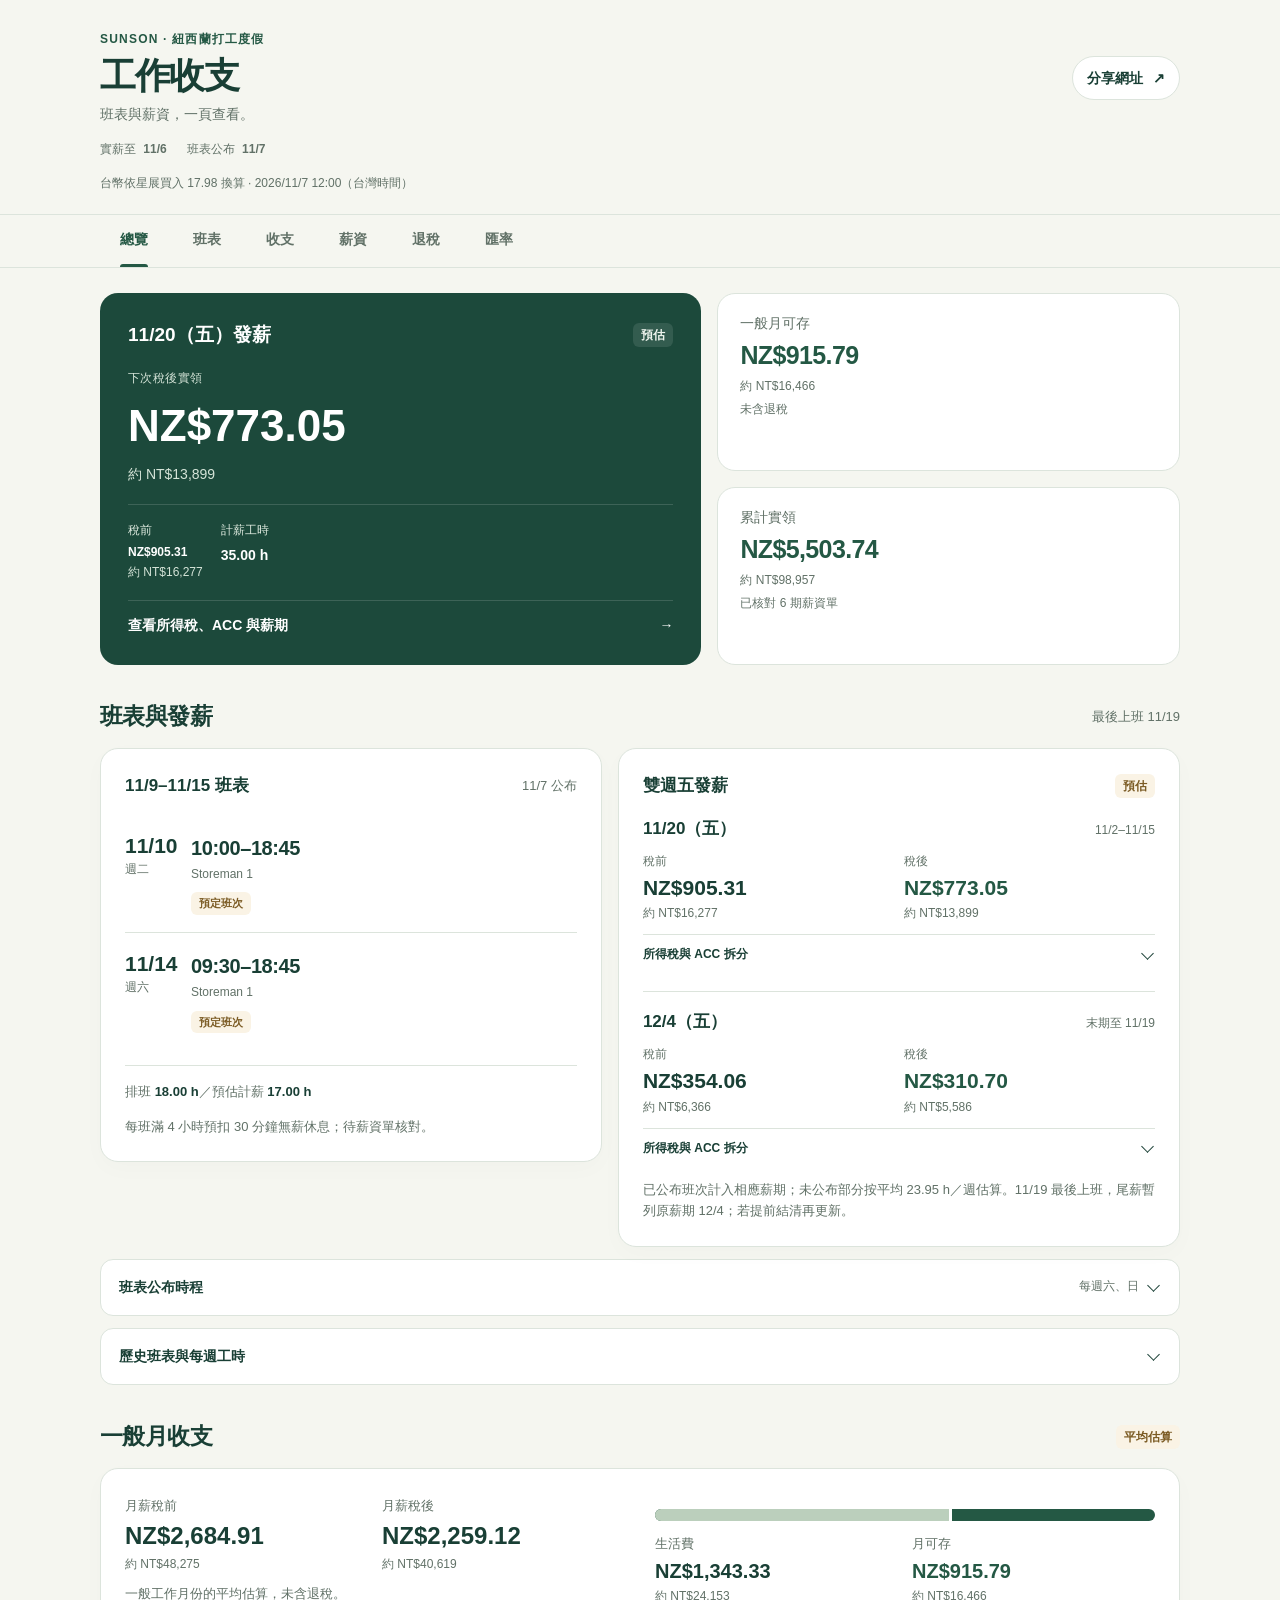
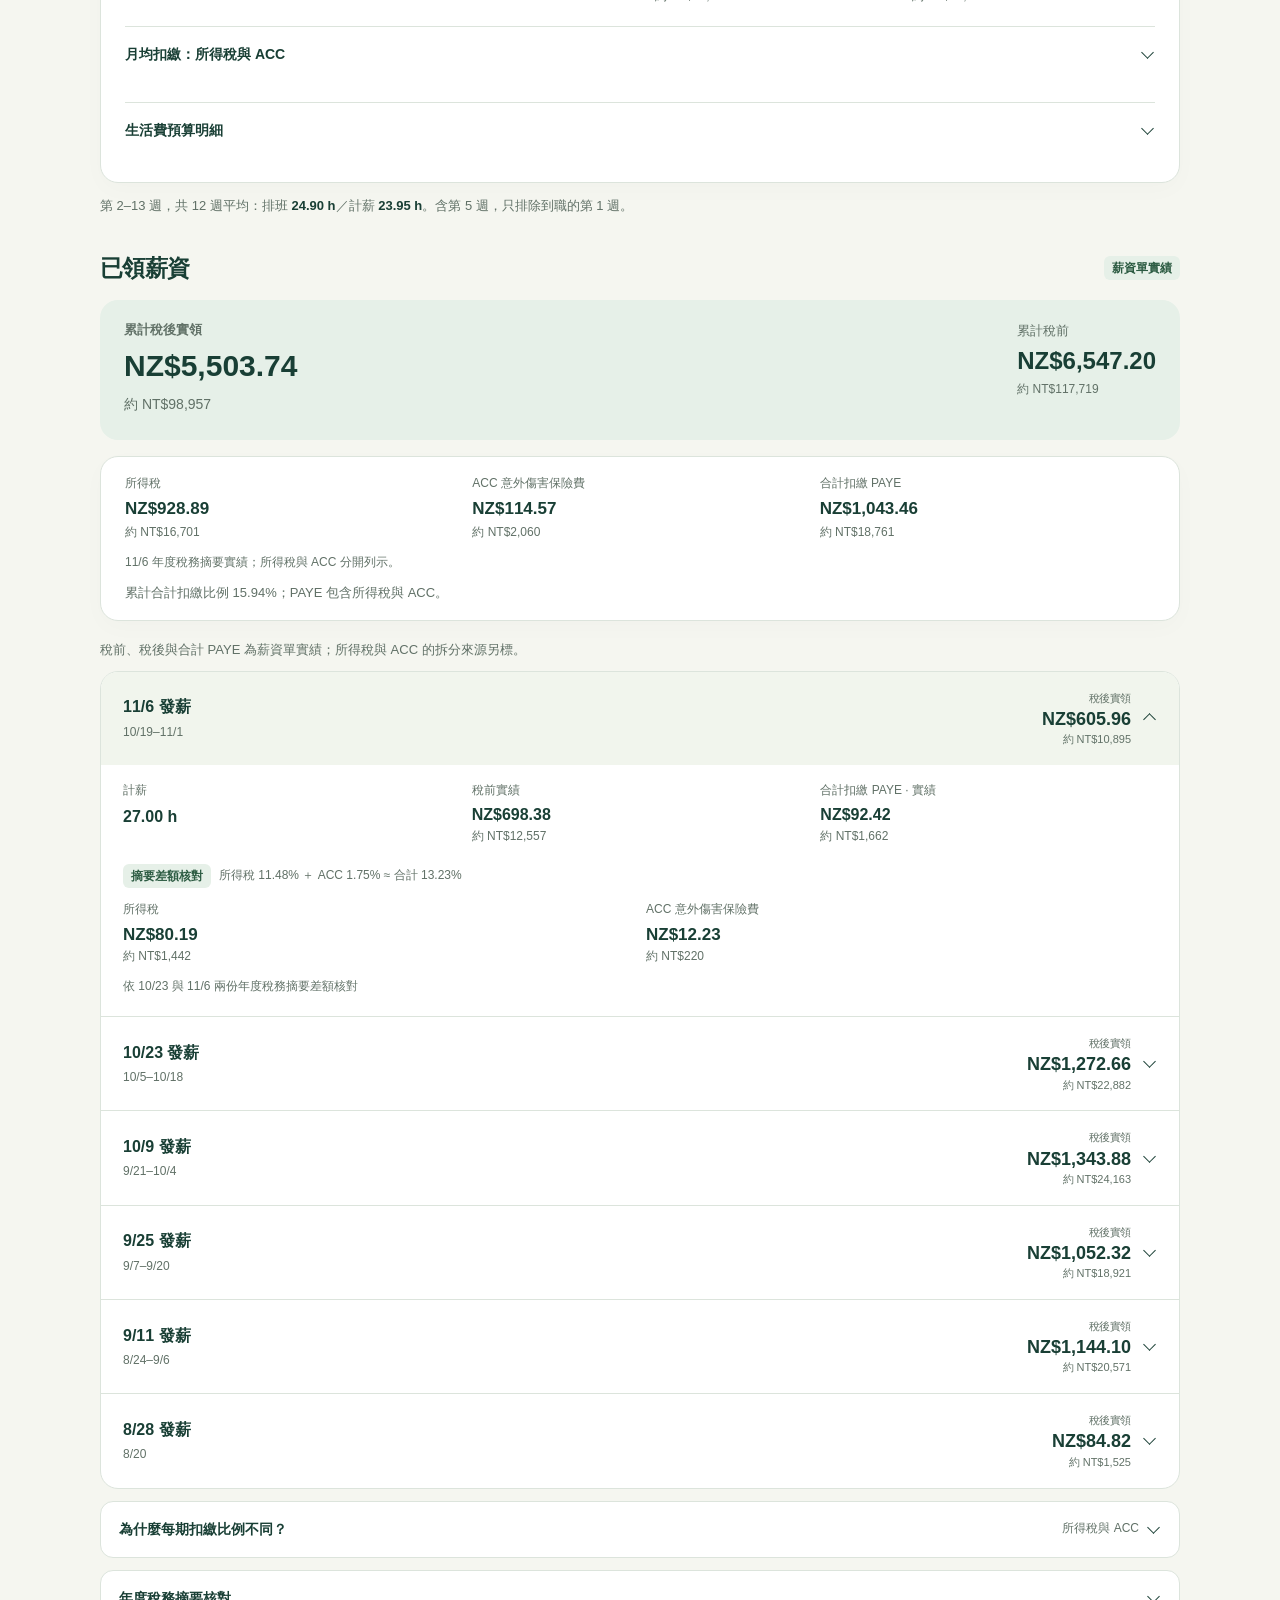
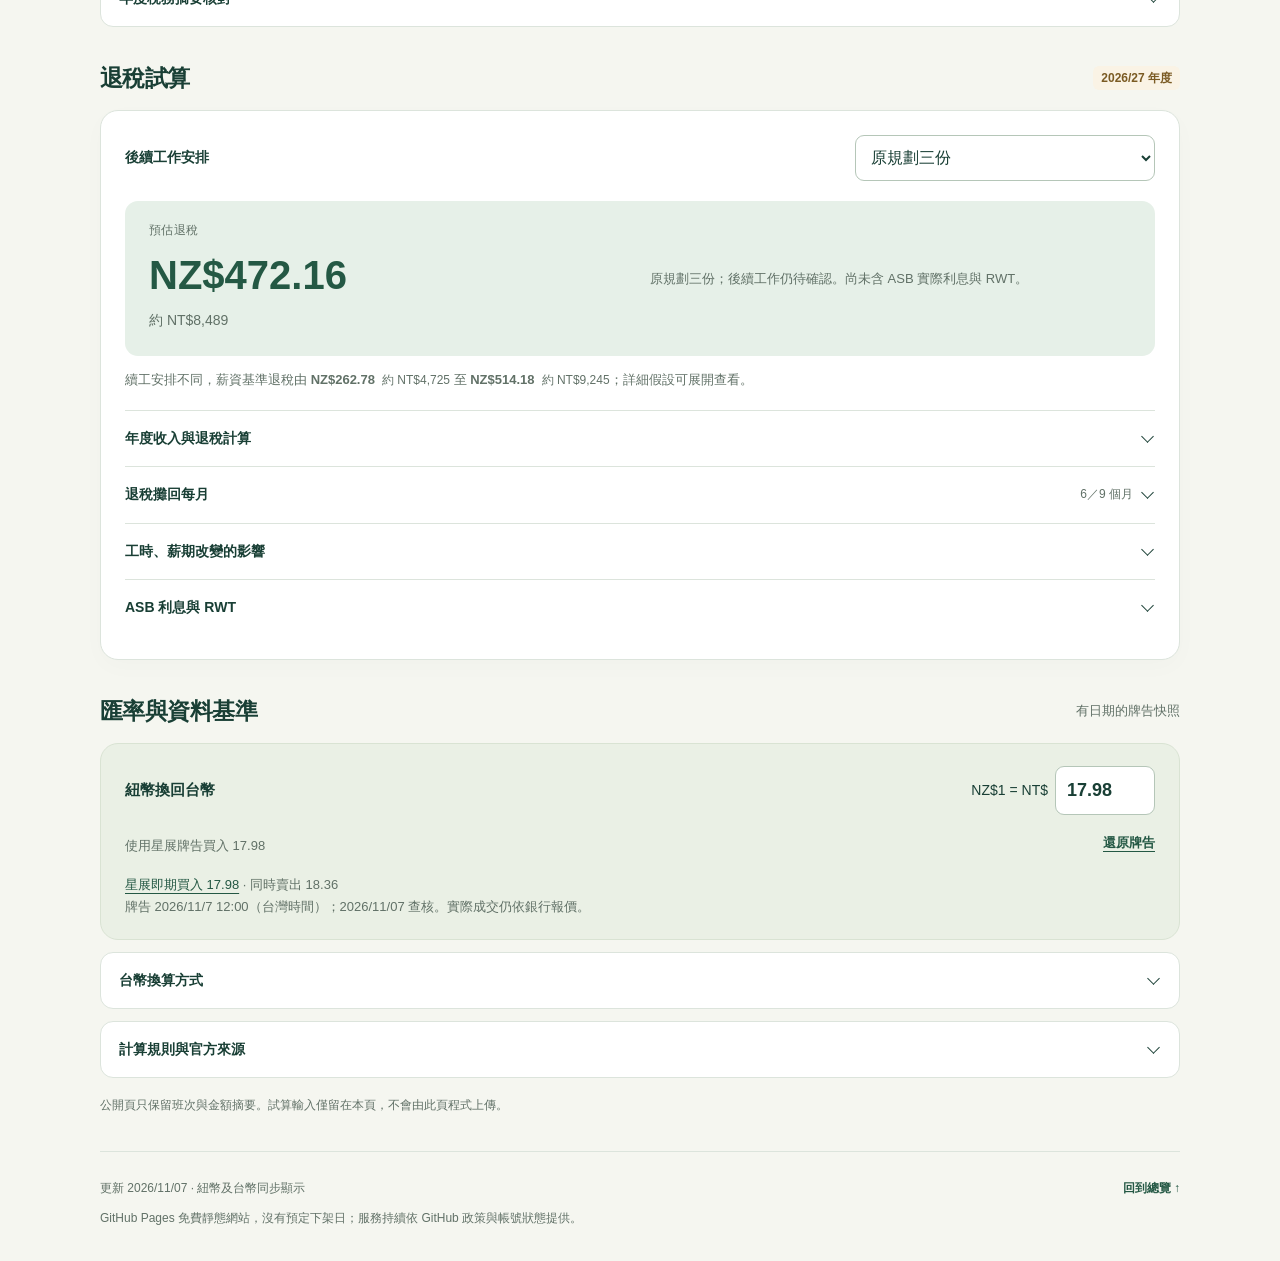
==== commit 7cf1b7de: "Update Sunson roster and estimates" ====
--- a/index.html
+++ b/index.html
@@ -5,10 +5,10 @@
   <meta name="viewport" content="width=device-width, initial-scale=1">
   <meta name="theme-color" content="#214b40">
   <meta name="robots" content="noindex,nofollow">
-  <meta name="description" content="Sunson 下次發薪、最新班表、每月收支與退稅試算。資料更新 2026/11/06，清楚標示實薪、班表與預估。">
+  <meta name="description" content="Sunson 下次發薪、最新班表、每月收支與退稅試算。資料更新 2026/11/07，清楚標示實薪、班表與預估。">
   <link rel="canonical" href="https://gpt.greenparty.org.tw/sunson-work-payroll-summary/">
-  <link rel="stylesheet" href="site.css?v=20261106-currency-tax">
-  <script src="site.js?v=20261106-currency-tax" defer></script>
+  <link rel="stylesheet" href="site.css?v=20261107-roster">
+  <script src="site.js?v=20261107-roster" defer></script>
   <title>Sunson 工作收支｜班表、薪資與退稅</title>
 </head>
 <body>
@@ -18,10 +18,10 @@
   <button id="shareButton" class="quiet-button" type="button">分享網址 <span aria-hidden="true">↗</span></button>
   <p id="shareStatus" class="sr-only" role="status"></p>
   <div class="freshness"><!-- model:freshness:start -->
-<span>實薪至 <b>11/6</b></span><span>班表公布 <b>10/31</b></span>
+<span>實薪至 <b>11/6</b></span><span>班表公布 <b>11/7</b></span>
 <!-- model:freshness:end --></div>
   <p class="currency-basis"><!-- model:currency-basis:start -->
-<a href="#sources" id="currencyBasis">台幣依星展買入 18.18 換算 · 2026/11/6 12:00（台灣時間）</a>
+<a href="#sources" id="currencyBasis">台幣依星展買入 17.98 換算 · 2026/11/7 12:00（台灣時間）</a>
 <!-- model:currency-basis:end --></p>
 </header>
 <nav class="section-nav" aria-label="頁內導覽"><div class="container"><a href="#overview" aria-current="location">總覽</a><a href="#schedule">班表</a><a href="#budget">收支</a><a href="#payroll">薪資</a><a href="#tax">退稅</a><a href="#sources">匯率</a></div></nav>
@@ -29,70 +29,70 @@
   <section id="overview" class="page-section overview-section" aria-labelledby="overview-title">
     <h2 id="overview-title" class="sr-only">重點總覽</h2>
     <!-- model:overview:start -->
-<div class="focus-grid"><article class="next-pay"><div class="focus-top"><h3>11/20（五）發薪</h3><span class="tag">預估</span></div><span class="overline">下次稅後實領</span><div class="big-number"><span class="money" data-money-value="931.50"><span class="money-nzd">NZ$931.50</span><small class="money-twd" data-nzd-to-twd="931.50">約 NT$16,935</small></span></div><div class="focus-meta"><div><span>稅前</span><span class="money" data-money-value="1101.54"><span class="money-nzd">NZ$1,101.54</span><small class="money-twd" data-nzd-to-twd="1101.54">約 NT$20,026</small></span></div><div><span>計薪工時</span><b>42.59 h</b></div></div><a class="card-link" href="#paydays"><span>查看所得稅、ACC 與薪期</span><span aria-hidden="true">→</span></a></article><a class="mini-card" href="#budget"><h3>一般月可存</h3><div class="mini-amount"><span class="money" data-money-value="973.03"><span class="money-nzd">NZ$973.03</span><small class="money-twd" data-nzd-to-twd="973.03">約 NT$17,690</small></span></div><small>未含退稅</small></a><a class="mini-card" href="#payroll"><h3>累計實領</h3><div class="mini-amount"><span class="money" data-money-value="5503.74"><span class="money-nzd">NZ$5,503.74</span><small class="money-twd" data-nzd-to-twd="5503.74">約 NT$100,058</small></span></div><small>已核對 6 期薪資單</small></a></div>
+<div class="focus-grid"><article class="next-pay"><div class="focus-top"><h3>11/20（五）發薪</h3><span class="tag">預估</span></div><span class="overline">下次稅後實領</span><div class="big-number"><span class="money" data-money-value="773.05"><span class="money-nzd">NZ$773.05</span><small class="money-twd" data-nzd-to-twd="773.05">約 NT$13,899</small></span></div><div class="focus-meta"><div><span>稅前</span><span class="money" data-money-value="905.31"><span class="money-nzd">NZ$905.31</span><small class="money-twd" data-nzd-to-twd="905.31">約 NT$16,277</small></span></div><div><span>計薪工時</span><b>35.00 h</b></div></div><a class="card-link" href="#paydays"><span>查看所得稅、ACC 與薪期</span><span aria-hidden="true">→</span></a></article><a class="mini-card" href="#budget"><h3>一般月可存</h3><div class="mini-amount"><span class="money" data-money-value="915.79"><span class="money-nzd">NZ$915.79</span><small class="money-twd" data-nzd-to-twd="915.79">約 NT$16,466</small></span></div><small>未含退稅</small></a><a class="mini-card" href="#payroll"><h3>累計實領</h3><div class="mini-amount"><span class="money" data-money-value="5503.74"><span class="money-nzd">NZ$5,503.74</span><small class="money-twd" data-nzd-to-twd="5503.74">約 NT$98,957</small></span></div><small>已核對 6 期薪資單</small></a></div>
 <!-- model:overview:end -->
   </section>
   <section id="schedule" class="page-section" aria-labelledby="schedule-title">
     <div class="section-heading"><h2 id="schedule-title">班表與發薪</h2><span class="section-note">最後上班 11/19</span></div>
     <div class="schedule-grid">
       <article class="card roster-card"><!-- model:roster:start -->
-<div class="subhead"><h3>11/2–11/8 班表</h3><span class="muted">10/31 公布</span></div><ul class="shift-list"><li><div class="shift-date"><b>11/2</b><span>週一</span></div><div><strong>09:15–18:45</strong><small>Cashier 1</small></div><span class="tag estimate">班表日期已過 · 待薪資單</span></li><li><div class="shift-date"><b>11/8</b><span>週日</span></div><div><strong>09:15–18:45</strong><small>Cashier 1</small></div><span class="tag estimate">預定班次</span></li></ul><p class="roster-total">排班 <b>19.00 h</b>／預估計薪 <b>18.00 h</b></p><p class="muted">每班滿 4 小時預扣 30 分鐘無薪休息；待薪資單核對。</p>
+<div class="subhead"><h3>11/9–11/15 班表</h3><span class="muted">11/7 公布</span></div><ul class="shift-list"><li><div class="shift-date"><b>11/10</b><span>週二</span></div><div><strong>10:00–18:45</strong><small>Storeman 1</small></div><span class="tag estimate">預定班次</span></li><li><div class="shift-date"><b>11/14</b><span>週六</span></div><div><strong>09:30–18:45</strong><small>Storeman 1</small></div><span class="tag estimate">預定班次</span></li></ul><p class="roster-total">排班 <b>18.00 h</b>／預估計薪 <b>17.00 h</b></p><p class="muted">每班滿 4 小時預扣 30 分鐘無薪休息；待薪資單核對。</p>
 <!-- model:roster:end --></article>
       <article class="card" id="paydays"><div class="subhead"><h3>雙週五發薪</h3><span class="tag estimate">預估</span></div><!-- model:paydays:start -->
-<ul class="payday-list"><li><div class="payday-date"><b>11/20（五）</b><small>11/2–11/15</small></div><dl class="payday-values"><div><dt>稅前</dt><dd><span class="money" data-money-value="1101.54"><span class="money-nzd">NZ$1,101.54</span><small class="money-twd" data-nzd-to-twd="1101.54">約 NT$20,026</small></span></dd></div><div><dt>稅後</dt><dd><span class="money" data-money-value="931.50"><span class="money-nzd">NZ$931.50</span><small class="money-twd" data-nzd-to-twd="931.50">約 NT$16,935</small></span></dd></div></dl><details class="disclosure payday-tax"><summary>所得稅與 ACC 拆分</summary><div class="disclosure-body"><dl class="deduction-grid"><div><dt>所得稅</dt><dd><span class="money" data-money-value="150.76"><span class="money-nzd">NZ$150.76</span><small class="money-twd" data-nzd-to-twd="150.76">約 NT$2,741</small></span></dd></div><div><dt>ACC 意外傷害保險費</dt><dd><span class="money" data-money-value="19.28"><span class="money-nzd">NZ$19.28</span><small class="money-twd" data-nzd-to-twd="19.28">約 NT$351</small></span></dd></div><div><dt>合計扣繳 PAYE</dt><dd><span class="money" data-money-value="170.04"><span class="money-nzd">NZ$170.04</span><small class="money-twd" data-nzd-to-twd="170.04">約 NT$3,091</small></span></dd></div></dl><p class="split-note">預估拆分；合計 PAYE 依 M 公式計算。</p></div></details></li><li><div class="payday-date"><b>12/4（五）</b><small>末期至 11/19</small></div><dl class="payday-values"><div><dt>稅前</dt><dd><span class="money" data-money-value="363.40"><span class="money-nzd">NZ$363.40</span><small class="money-twd" data-nzd-to-twd="363.40">約 NT$6,607</small></span></dd></div><div><dt>稅後</dt><dd><span class="money" data-money-value="318.90"><span class="money-nzd">NZ$318.90</span><small class="money-twd" data-nzd-to-twd="318.90">約 NT$5,798</small></span></dd></div></dl><details class="disclosure payday-tax"><summary>所得稅與 ACC 拆分</summary><div class="disclosure-body"><dl class="deduction-grid"><div><dt>所得稅</dt><dd><span class="money" data-money-value="38.14"><span class="money-nzd">NZ$38.14</span><small class="money-twd" data-nzd-to-twd="38.14">約 NT$693</small></span></dd></div><div><dt>ACC 意外傷害保險費</dt><dd><span class="money" data-money-value="6.36"><span class="money-nzd">NZ$6.36</span><small class="money-twd" data-nzd-to-twd="6.36">約 NT$116</small></span></dd></div><div><dt>合計扣繳 PAYE</dt><dd><span class="money" data-money-value="44.50"><span class="money-nzd">NZ$44.50</span><small class="money-twd" data-nzd-to-twd="44.50">約 NT$809</small></span></dd></div></dl><p class="split-note">預估拆分；合計 PAYE 依 M 公式計算。</p></div></details></li></ul><p class="muted">已公布班次計入相應薪期；未公布部分按平均 24.59 h／週估算。11/19 最後上班，尾薪暫列原薪期 12/4；若提前結清再更新。</p>
+<ul class="payday-list"><li><div class="payday-date"><b>11/20（五）</b><small>11/2–11/15</small></div><dl class="payday-values"><div><dt>稅前</dt><dd><span class="money" data-money-value="905.31"><span class="money-nzd">NZ$905.31</span><small class="money-twd" data-nzd-to-twd="905.31">約 NT$16,277</small></span></dd></div><div><dt>稅後</dt><dd><span class="money" data-money-value="773.05"><span class="money-nzd">NZ$773.05</span><small class="money-twd" data-nzd-to-twd="773.05">約 NT$13,899</small></span></dd></div></dl><details class="disclosure payday-tax"><summary>所得稅與 ACC 拆分</summary><div class="disclosure-body"><dl class="deduction-grid"><div><dt>所得稅</dt><dd><span class="money" data-money-value="116.42"><span class="money-nzd">NZ$116.42</span><small class="money-twd" data-nzd-to-twd="116.42">約 NT$2,093</small></span></dd></div><div><dt>ACC 意外傷害保險費</dt><dd><span class="money" data-money-value="15.84"><span class="money-nzd">NZ$15.84</span><small class="money-twd" data-nzd-to-twd="15.84">約 NT$285</small></span></dd></div><div><dt>合計扣繳 PAYE</dt><dd><span class="money" data-money-value="132.26"><span class="money-nzd">NZ$132.26</span><small class="money-twd" data-nzd-to-twd="132.26">約 NT$2,378</small></span></dd></div></dl><p class="split-note">預估拆分；合計 PAYE 依 M 公式計算。</p></div></details></li><li><div class="payday-date"><b>12/4（五）</b><small>末期至 11/19</small></div><dl class="payday-values"><div><dt>稅前</dt><dd><span class="money" data-money-value="354.06"><span class="money-nzd">NZ$354.06</span><small class="money-twd" data-nzd-to-twd="354.06">約 NT$6,366</small></span></dd></div><div><dt>稅後</dt><dd><span class="money" data-money-value="310.70"><span class="money-nzd">NZ$310.70</span><small class="money-twd" data-nzd-to-twd="310.70">約 NT$5,586</small></span></dd></div></dl><details class="disclosure payday-tax"><summary>所得稅與 ACC 拆分</summary><div class="disclosure-body"><dl class="deduction-grid"><div><dt>所得稅</dt><dd><span class="money" data-money-value="37.16"><span class="money-nzd">NZ$37.16</span><small class="money-twd" data-nzd-to-twd="37.16">約 NT$668</small></span></dd></div><div><dt>ACC 意外傷害保險費</dt><dd><span class="money" data-money-value="6.20"><span class="money-nzd">NZ$6.20</span><small class="money-twd" data-nzd-to-twd="6.20">約 NT$111</small></span></dd></div><div><dt>合計扣繳 PAYE</dt><dd><span class="money" data-money-value="43.36"><span class="money-nzd">NZ$43.36</span><small class="money-twd" data-nzd-to-twd="43.36">約 NT$780</small></span></dd></div></dl><p class="split-note">預估拆分；合計 PAYE 依 M 公式計算。</p></div></details></li></ul><p class="muted">已公布班次計入相應薪期；未公布部分按平均 23.95 h／週估算。11/19 最後上班，尾薪暫列原薪期 12/4；若提前結清再更新。</p>
 <!-- model:paydays:end --></article>
     </div>
     <details class="disclosure standalone"><summary>班表公布時程<span class="summary-hint">每週六、日</span></summary><div class="disclosure-body"><!-- model:publish:start -->
-<ul class="publication-list"><li><b>11/7–11/8</b><span>公布 11/9–11/15 班表</span></li><li><b>11/14–11/15</b><span>公布 11/16–11/22 班表</span></li></ul><p class="muted">依每週六、日公布的安排推估；最後一週只工作至 11/19。</p>
+<ul class="publication-list"><li><b>11/14–11/15</b><span>公布 11/16–11/22 班表</span></li></ul><p class="muted">依每週六、日公布的安排推估；最後一週只工作至 11/19。</p>
 <!-- model:publish:end --></div></details>
     <details class="disclosure standalone"><summary>歷史班表與每週工時</summary><div class="disclosure-body"><!-- model:weeks:start -->
-<div class="week-records"><details class="week-record"><summary><span><b>第 12 週 · 11/2–11/8</b><small>排班 19.00 h · 計薪約 18.00 h · 班表估計</small></span></summary><ul class="week-shifts"><li><span>11/2、11/8</span><b>09:15–18:45</b></li></ul></details><details class="week-record"><summary><span><b>第 11 週 · 10/26–11/1</b><small>排班 13.75 h · 計薪約 13.14 h · 薪期拆估</small></span></summary><ul class="week-shifts"><li><span>10/27</span><b>10:00–18:45</b></li><li><span>10/31</span><b>11:00–16:00</b></li></ul></details><details class="week-record"><summary><span><b>第 10 週 · 10/19–10/25</b><small>排班 14.50 h · 計薪約 13.86 h · 薪期拆估</small></span></summary><ul class="week-shifts"><li><span>10/21</span><b>09:15–18:45</b></li><li><span>10/24</span><b>11:00–16:00</b></li></ul></details><details class="week-record"><summary><span><b>第 9 週 · 10/12–10/18</b><small>排班 25.75 h · 計薪約 25.39 h · 薪期拆估</small></span></summary><ul class="week-shifts"><li><span>10/16</span><b>10:30–18:45</b></li><li><span>10/17、10/18</span><b>10:00–18:45</b></li></ul></details><details class="week-record"><summary><span><b>第 8 週 · 10/5–10/11</b><small>排班 34.00 h · 計薪約 33.53 h · 薪期拆估</small></span></summary><ul class="week-shifts"><li><span>10/8、10/9</span><b>10:30–18:45</b></li><li><span>10/10、10/11</span><b>10:00–18:45</b></li></ul></details><details class="week-record"><summary><span><b>第 7 週 · 9/28–10/4</b><small>排班 31.00 h · 計薪約 29.61 h · 薪期拆估</small></span></summary><ul class="week-shifts"><li><span>9/29、10/1、10/2</span><b>10:30–15:00</b></li><li><span>10/3、10/4</span><b>10:00–18:45</b></li></ul></details><details class="week-record"><summary><span><b>第 6 週 · 9/21–9/27</b><small>排班 34.25 h · 計薪約 32.72 h · 薪期拆估</small></span></summary><ul class="week-shifts"><li><span>9/21</span><b>11:00–18:45</b></li><li><span>9/22、9/25</span><b>10:30–15:00</b></li><li><span>9/26、9/27</span><b>10:00–18:45</b></li></ul></details><details class="week-record"><summary><span><b>第 5 週 · 9/14–9/20</b><small>排班 17.75 h · 計薪約 16.92 h · 薪期拆估</small></span></summary><ul class="week-shifts"><li><span>9/15、9/17</span><b>10:30–15:00</b></li><li><span>9/20</span><b>10:00–18:45</b></li></ul></details><details class="week-record"><summary><span><b>第 4 週 · 9/7–9/13</b><small>排班 33.00 h · 計薪約 31.45 h · 薪期拆估</small></span></summary><ul class="week-shifts"><li><span>9/7、9/8</span><b>11:00–18:45</b></li><li><span>9/12、9/13</span><b>10:00–18:45</b></li></ul></details><details class="week-record"><summary><span><b>第 3 週 · 8/31–9/6</b><small>排班 25.25 h · 計薪約 24.41 h · 薪期拆估</small></span></summary><ul class="week-shifts"><li><span>9/4</span><b>11:00–18:45</b></li><li><span>9/5、9/6</span><b>10:00–18:45</b></li></ul></details><details class="week-record"><summary><span><b>第 2 週 · 8/24–8/30</b><small>排班 32.50 h · 計薪約 31.42 h · 薪期拆估</small></span></summary><ul class="week-shifts"><li><span>8/27、8/28</span><b>10:00–18:00</b></li><li><span>8/29</span><b>11:00–18:45</b></li><li><span>8/30</span><b>10:00–18:45</b></li></ul></details><details class="week-record"><summary><span><b>第 1 週 · 8/17–8/23</b><small>排班 5.00 h · 計薪約 4.67 h · 薪資單</small></span></summary><ul class="week-shifts"><li><span>8/20</span><b>10:00–15:00</b></li></ul><p class=muted>本週不列入平均。</p></details></div><p class="muted">平均採第 2–12 週，排班共 280.75 h、計薪共 270.45 h。已領薪週按薪期實績比例拆分，單週仍屬估值；未領薪週才扣預設休息。</p>
+<div class="week-records"><details class="week-record"><summary><span><b>第 13 週 · 11/9–11/15</b><small>排班 18.00 h · 計薪約 17.00 h · 班表估計</small></span></summary><ul class="week-shifts"><li><span>11/10</span><b>10:00–18:45</b></li><li><span>11/14</span><b>09:30–18:45</b></li></ul></details><details class="week-record"><summary><span><b>第 12 週 · 11/2–11/8</b><small>排班 19.00 h · 計薪約 18.00 h · 班表估計</small></span></summary><ul class="week-shifts"><li><span>11/2、11/8</span><b>09:15–18:45</b></li></ul></details><details class="week-record"><summary><span><b>第 11 週 · 10/26–11/1</b><small>排班 13.75 h · 計薪約 13.14 h · 薪期拆估</small></span></summary><ul class="week-shifts"><li><span>10/27</span><b>10:00–18:45</b></li><li><span>10/31</span><b>11:00–16:00</b></li></ul></details><details class="week-record"><summary><span><b>第 10 週 · 10/19–10/25</b><small>排班 14.50 h · 計薪約 13.86 h · 薪期拆估</small></span></summary><ul class="week-shifts"><li><span>10/21</span><b>09:15–18:45</b></li><li><span>10/24</span><b>11:00–16:00</b></li></ul></details><details class="week-record"><summary><span><b>第 9 週 · 10/12–10/18</b><small>排班 25.75 h · 計薪約 25.39 h · 薪期拆估</small></span></summary><ul class="week-shifts"><li><span>10/16</span><b>10:30–18:45</b></li><li><span>10/17、10/18</span><b>10:00–18:45</b></li></ul></details><details class="week-record"><summary><span><b>第 8 週 · 10/5–10/11</b><small>排班 34.00 h · 計薪約 33.53 h · 薪期拆估</small></span></summary><ul class="week-shifts"><li><span>10/8、10/9</span><b>10:30–18:45</b></li><li><span>10/10、10/11</span><b>10:00–18:45</b></li></ul></details><details class="week-record"><summary><span><b>第 7 週 · 9/28–10/4</b><small>排班 31.00 h · 計薪約 29.61 h · 薪期拆估</small></span></summary><ul class="week-shifts"><li><span>9/29、10/1、10/2</span><b>10:30–15:00</b></li><li><span>10/3、10/4</span><b>10:00–18:45</b></li></ul></details><details class="week-record"><summary><span><b>第 6 週 · 9/21–9/27</b><small>排班 34.25 h · 計薪約 32.72 h · 薪期拆估</small></span></summary><ul class="week-shifts"><li><span>9/21</span><b>11:00–18:45</b></li><li><span>9/22、9/25</span><b>10:30–15:00</b></li><li><span>9/26、9/27</span><b>10:00–18:45</b></li></ul></details><details class="week-record"><summary><span><b>第 5 週 · 9/14–9/20</b><small>排班 17.75 h · 計薪約 16.92 h · 薪期拆估</small></span></summary><ul class="week-shifts"><li><span>9/15、9/17</span><b>10:30–15:00</b></li><li><span>9/20</span><b>10:00–18:45</b></li></ul></details><details class="week-record"><summary><span><b>第 4 週 · 9/7–9/13</b><small>排班 33.00 h · 計薪約 31.45 h · 薪期拆估</small></span></summary><ul class="week-shifts"><li><span>9/7、9/8</span><b>11:00–18:45</b></li><li><span>9/12、9/13</span><b>10:00–18:45</b></li></ul></details><details class="week-record"><summary><span><b>第 3 週 · 8/31–9/6</b><small>排班 25.25 h · 計薪約 24.41 h · 薪期拆估</small></span></summary><ul class="week-shifts"><li><span>9/4</span><b>11:00–18:45</b></li><li><span>9/5、9/6</span><b>10:00–18:45</b></li></ul></details><details class="week-record"><summary><span><b>第 2 週 · 8/24–8/30</b><small>排班 32.50 h · 計薪約 31.42 h · 薪期拆估</small></span></summary><ul class="week-shifts"><li><span>8/27、8/28</span><b>10:00–18:00</b></li><li><span>8/29</span><b>11:00–18:45</b></li><li><span>8/30</span><b>10:00–18:45</b></li></ul></details><details class="week-record"><summary><span><b>第 1 週 · 8/17–8/23</b><small>排班 5.00 h · 計薪約 4.67 h · 薪資單</small></span></summary><ul class="week-shifts"><li><span>8/20</span><b>10:00–15:00</b></li></ul><p class=muted>本週不列入平均。</p></details></div><p class="muted">平均採第 2–13 週，排班共 298.75 h、計薪共 287.45 h。已領薪週按薪期實績比例拆分，單週仍屬估值；未領薪週才扣預設休息。</p>
 <!-- model:weeks:end --></div></details>
   </section>
   <section id="budget" class="page-section" aria-labelledby="budget-title">
     <div class="section-heading"><h2 id="budget-title">一般月收支</h2><span class="tag estimate">平均估算</span></div>
     <div class="card"><!-- model:budget:start -->
-<div class="budget-layout"><div><div class="salary-pair"><div><label>月薪稅前</label><span class="money" data-money-value="2755.81"><span class="money-nzd">NZ$2,755.81</span><small class="money-twd" data-nzd-to-twd="2755.81">約 NT$50,101</small></span></div><div><label>月薪稅後</label><span class="money" data-money-value="2316.36"><span class="money-nzd">NZ$2,316.36</span><small class="money-twd" data-nzd-to-twd="2316.36">約 NT$42,111</small></span></div></div><p class="muted">一般工作月份的平均估算，未含退稅。</p></div><div><div class="budget-bar" role="img" aria-label="生活費與可存金額占稅後月收入的比例"><span style="width:57.99%"></span></div><div class="budget-line"><div><label>生活費</label><span class="money" data-money-value="1343.33"><span class="money-nzd">NZ$1,343.33</span><small class="money-twd" data-nzd-to-twd="1343.33">約 NT$24,422</small></span></div><div><label>月可存</label><span class="money" data-money-value="973.03"><span class="money-nzd">NZ$973.03</span><small class="money-twd" data-nzd-to-twd="973.03">約 NT$17,690</small></span></div></div></div></div><details class="disclosure budget-rules"><summary>月均扣繳：所得稅與 ACC</summary><div class="disclosure-body"><dl class="deduction-grid"><div><dt>所得稅</dt><dd><span class="money" data-money-value="391.21"><span class="money-nzd">NZ$391.21</span><small class="money-twd" data-nzd-to-twd="391.21">約 NT$7,112</small></span></dd></div><div><dt>ACC 意外傷害保險費</dt><dd><span class="money" data-money-value="48.23"><span class="money-nzd">NZ$48.23</span><small class="money-twd" data-nzd-to-twd="48.23">約 NT$877</small></span></dd></div><div><dt>合計扣繳 PAYE</dt><dd><span class="money" data-money-value="439.44"><span class="money-nzd">NZ$439.44</span><small class="money-twd" data-nzd-to-twd="439.44">約 NT$7,989</small></span></dd></div></dl><p class="split-note">月均拆分估算；由雙週換算，各項分別四捨五入，尾數可能差一分。</p></div></details>
+<div class="budget-layout"><div><div class="salary-pair"><div><label>月薪稅前</label><span class="money" data-money-value="2684.91"><span class="money-nzd">NZ$2,684.91</span><small class="money-twd" data-nzd-to-twd="2684.91">約 NT$48,275</small></span></div><div><label>月薪稅後</label><span class="money" data-money-value="2259.12"><span class="money-nzd">NZ$2,259.12</span><small class="money-twd" data-nzd-to-twd="2259.12">約 NT$40,619</small></span></div></div><p class="muted">一般工作月份的平均估算，未含退稅。</p></div><div><div class="budget-bar" role="img" aria-label="生活費與可存金額占稅後月收入的比例"><span style="width:59.46%"></span></div><div class="budget-line"><div><label>生活費</label><span class="money" data-money-value="1343.33"><span class="money-nzd">NZ$1,343.33</span><small class="money-twd" data-nzd-to-twd="1343.33">約 NT$24,153</small></span></div><div><label>月可存</label><span class="money" data-money-value="915.79"><span class="money-nzd">NZ$915.79</span><small class="money-twd" data-nzd-to-twd="915.79">約 NT$16,466</small></span></div></div></div></div><details class="disclosure budget-rules"><summary>月均扣繳：所得稅與 ACC</summary><div class="disclosure-body"><dl class="deduction-grid"><div><dt>所得稅</dt><dd><span class="money" data-money-value="378.80"><span class="money-nzd">NZ$378.80</span><small class="money-twd" data-nzd-to-twd="378.80">約 NT$6,811</small></span></dd></div><div><dt>ACC 意外傷害保險費</dt><dd><span class="money" data-money-value="46.99"><span class="money-nzd">NZ$46.99</span><small class="money-twd" data-nzd-to-twd="46.99">約 NT$845</small></span></dd></div><div><dt>合計扣繳 PAYE</dt><dd><span class="money" data-money-value="425.79"><span class="money-nzd">NZ$425.79</span><small class="money-twd" data-nzd-to-twd="425.79">約 NT$7,656</small></span></dd></div></dl><p class="split-note">月均拆分估算；由雙週換算，各項分別四捨五入，尾數可能差一分。</p></div></details>
 <!-- model:budget:end --><details class="disclosure budget-rules"><summary>生活費預算明細</summary><div class="disclosure-body"><!-- model:costs:start -->
-<dl class="cost-list"><div><dt>房租<small>每週 <span class="money money-inline" data-money-value="120.00"><span class="money-nzd">NZ$120.00</span><small class="money-twd" data-nzd-to-twd="120.00">約 NT$2,182</small></span></small></dt><dd><span class="money" data-money-value="520.00"><span class="money-nzd">NZ$520.00</span><small class="money-twd" data-nzd-to-twd="520.00">約 NT$9,454</small></span><small>每月</small></dd></div><div><dt>油錢<small>每週 <span class="money money-inline" data-money-value="40.00"><span class="money-nzd">NZ$40.00</span><small class="money-twd" data-nzd-to-twd="40.00">約 NT$727</small></span></small></dt><dd><span class="money" data-money-value="173.33"><span class="money-nzd">NZ$173.33</span><small class="money-twd" data-nzd-to-twd="173.33">約 NT$3,151</small></span><small>每月</small></dd></div><div><dt>餐費<small>每週 <span class="money money-inline" data-money-value="150.00"><span class="money-nzd">NZ$150.00</span><small class="money-twd" data-nzd-to-twd="150.00">約 NT$2,727</small></span></small></dt><dd><span class="money" data-money-value="650.00"><span class="money-nzd">NZ$650.00</span><small class="money-twd" data-nzd-to-twd="650.00">約 NT$11,817</small></span><small>每月</small></dd></div></dl><p class="muted">每週共 <span class="money money-inline" data-money-value="310.00"><span class="money-nzd">NZ$310.00</span><small class="money-twd" data-nzd-to-twd="310.00">約 NT$5,636</small></span>，按 52÷12 換算每月。未列支出另計。</p>
+<dl class="cost-list"><div><dt>房租<small>每週 <span class="money money-inline" data-money-value="120.00"><span class="money-nzd">NZ$120.00</span><small class="money-twd" data-nzd-to-twd="120.00">約 NT$2,158</small></span></small></dt><dd><span class="money" data-money-value="520.00"><span class="money-nzd">NZ$520.00</span><small class="money-twd" data-nzd-to-twd="520.00">約 NT$9,350</small></span><small>每月</small></dd></div><div><dt>油錢<small>每週 <span class="money money-inline" data-money-value="40.00"><span class="money-nzd">NZ$40.00</span><small class="money-twd" data-nzd-to-twd="40.00">約 NT$719</small></span></small></dt><dd><span class="money" data-money-value="173.33"><span class="money-nzd">NZ$173.33</span><small class="money-twd" data-nzd-to-twd="173.33">約 NT$3,116</small></span><small>每月</small></dd></div><div><dt>餐費<small>每週 <span class="money money-inline" data-money-value="150.00"><span class="money-nzd">NZ$150.00</span><small class="money-twd" data-nzd-to-twd="150.00">約 NT$2,697</small></span></small></dt><dd><span class="money" data-money-value="650.00"><span class="money-nzd">NZ$650.00</span><small class="money-twd" data-nzd-to-twd="650.00">約 NT$11,687</small></span><small>每月</small></dd></div></dl><p class="muted">每週共 <span class="money money-inline" data-money-value="310.00"><span class="money-nzd">NZ$310.00</span><small class="money-twd" data-nzd-to-twd="310.00">約 NT$5,574</small></span>，按 52÷12 換算每月。未列支出另計。</p>
 <!-- model:costs:end --></div></details></div>
     <!-- model:basis:start -->
-<p class="basis-line">第 2–12 週，共 11 週平均：排班 <b>25.52 h</b>／計薪 <b>24.59 h</b>。含第 5 週，只排除到職的第 1 週。</p>
+<p class="basis-line">第 2–13 週，共 12 週平均：排班 <b>24.90 h</b>／計薪 <b>23.95 h</b>。含第 5 週，只排除到職的第 1 週。</p>
 <!-- model:basis:end -->
   </section>
   <section id="payroll" class="page-section" aria-labelledby="payroll-title">
     <div class="section-heading"><h2 id="payroll-title">已領薪資</h2><span class="tag actual">薪資單實績</span></div>
     <!-- model:actual-summary:start -->
-<div class="actual-summary"><div><h3>累計稅後實領</h3><div class="big-number"><span class="money" data-money-value="5503.74"><span class="money-nzd">NZ$5,503.74</span><small class="money-twd" data-nzd-to-twd="5503.74">約 NT$100,058</small></span></div></div><div><label>累計稅前</label><span class="money" data-money-value="6547.20"><span class="money-nzd">NZ$6,547.20</span><small class="money-twd" data-nzd-to-twd="6547.20">約 NT$119,028</small></span></div></div><div class="card cumulative-deductions"><dl class="deduction-grid"><div><dt>所得稅</dt><dd><span class="money" data-money-value="928.89"><span class="money-nzd">NZ$928.89</span><small class="money-twd" data-nzd-to-twd="928.89">約 NT$16,887</small></span></dd></div><div><dt>ACC 意外傷害保險費</dt><dd><span class="money" data-money-value="114.57"><span class="money-nzd">NZ$114.57</span><small class="money-twd" data-nzd-to-twd="114.57">約 NT$2,083</small></span></dd></div><div><dt>合計扣繳 PAYE</dt><dd><span class="money" data-money-value="1043.46"><span class="money-nzd">NZ$1,043.46</span><small class="money-twd" data-nzd-to-twd="1043.46">約 NT$18,970</small></span></dd></div></dl><p class="split-note">11/6 年度稅務摘要實績；所得稅與 ACC 分開列示。</p><p class="muted">累計合計扣繳比例 15.94%；PAYE 包含所得稅與 ACC。</p></div>
+<div class="actual-summary"><div><h3>累計稅後實領</h3><div class="big-number"><span class="money" data-money-value="5503.74"><span class="money-nzd">NZ$5,503.74</span><small class="money-twd" data-nzd-to-twd="5503.74">約 NT$98,957</small></span></div></div><div><label>累計稅前</label><span class="money" data-money-value="6547.20"><span class="money-nzd">NZ$6,547.20</span><small class="money-twd" data-nzd-to-twd="6547.20">約 NT$117,719</small></span></div></div><div class="card cumulative-deductions"><dl class="deduction-grid"><div><dt>所得稅</dt><dd><span class="money" data-money-value="928.89"><span class="money-nzd">NZ$928.89</span><small class="money-twd" data-nzd-to-twd="928.89">約 NT$16,701</small></span></dd></div><div><dt>ACC 意外傷害保險費</dt><dd><span class="money" data-money-value="114.57"><span class="money-nzd">NZ$114.57</span><small class="money-twd" data-nzd-to-twd="114.57">約 NT$2,060</small></span></dd></div><div><dt>合計扣繳 PAYE</dt><dd><span class="money" data-money-value="1043.46"><span class="money-nzd">NZ$1,043.46</span><small class="money-twd" data-nzd-to-twd="1043.46">約 NT$18,761</small></span></dd></div></dl><p class="split-note">11/6 年度稅務摘要實績；所得稅與 ACC 分開列示。</p><p class="muted">累計合計扣繳比例 15.94%；PAYE 包含所得稅與 ACC。</p></div>
 <!-- model:actual-summary:end -->
     <p class="section-intro">稅前、稅後與合計 PAYE 為薪資單實績；所得稅與 ACC 的拆分來源另標。</p>
     <!-- model:actual:start -->
-<div class="pay-records"><details class="pay-record" open><summary><span><b>11/6 發薪</b><small>10/19–11/1</small></span><span class="record-net"><small>稅後實領</small><span class="money" data-money-value="605.96"><span class="money-nzd">NZ$605.96</span><small class="money-twd" data-nzd-to-twd="605.96">約 NT$11,016</small></span></span></summary><div class="record-body"><dl class="record-grid"><div><dt>計薪</dt><dd>27.00 h</dd></div><div><dt>稅前實績</dt><dd><span class="money" data-money-value="698.38"><span class="money-nzd">NZ$698.38</span><small class="money-twd" data-nzd-to-twd="698.38">約 NT$12,697</small></span></dd></div><div><dt>合計扣繳 PAYE · 實績</dt><dd><span class="money" data-money-value="92.42"><span class="money-nzd">NZ$92.42</span><small class="money-twd" data-nzd-to-twd="92.42">約 NT$1,680</small></span></dd></div></dl><div class="split-heading"><span class="tag actual">摘要差額核對</span><span>所得稅 11.48% ＋ ACC 1.75% ≈ 合計 13.23%</span></div><dl class="deduction-grid split-two"><div><dt>所得稅</dt><dd><span class="money" data-money-value="80.19"><span class="money-nzd">NZ$80.19</span><small class="money-twd" data-nzd-to-twd="80.19">約 NT$1,458</small></span></dd></div><div><dt>ACC 意外傷害保險費</dt><dd><span class="money" data-money-value="12.23"><span class="money-nzd">NZ$12.23</span><small class="money-twd" data-nzd-to-twd="12.23">約 NT$222</small></span></dd></div></dl><p class="split-note">依 10/23 與 11/6 兩份年度稅務摘要差額核對</p></div></details><details class="pay-record" ><summary><span><b>10/23 發薪</b><small>10/5–10/18</small></span><span class="record-net"><small>稅後實領</small><span class="money" data-money-value="1272.66"><span class="money-nzd">NZ$1,272.66</span><small class="money-twd" data-nzd-to-twd="1272.66">約 NT$23,137</small></span></span></summary><div class="record-body"><dl class="record-grid"><div><dt>計薪</dt><dd>58.92 h</dd></div><div><dt>稅前實績</dt><dd><span class="money" data-money-value="1524.02"><span class="money-nzd">NZ$1,524.02</span><small class="money-twd" data-nzd-to-twd="1524.02">約 NT$27,707</small></span></dd></div><div><dt>合計扣繳 PAYE · 實績</dt><dd><span class="money" data-money-value="251.36"><span class="money-nzd">NZ$251.36</span><small class="money-twd" data-nzd-to-twd="251.36">約 NT$4,570</small></span></dd></div></dl><div class="split-heading"><span class="tag estimate">拆分估算</span><span>所得稅 14.74% ＋ ACC 1.75% ≈ 合計 16.49%</span></div><dl class="deduction-grid split-two"><div><dt>所得稅</dt><dd><span class="money" data-money-value="224.69"><span class="money-nzd">NZ$224.69</span><small class="money-twd" data-nzd-to-twd="224.69">約 NT$4,085</small></span></dd></div><div><dt>ACC 意外傷害保險費</dt><dd><span class="money" data-money-value="26.67"><span class="money-nzd">NZ$26.67</span><small class="money-twd" data-nzd-to-twd="26.67">約 NT$485</small></span></dd></div></dl><p class="split-note">所得稅／ACC 為拆分估算：ACC 按稅前 ×1.75%，所得稅取 PAYE 餘額；非薪資單逐項明列。</p></div></details><details class="pay-record" ><summary><span><b>10/9 發薪</b><small>9/21–10/4</small></span><span class="record-net"><small>稅後實領</small><span class="money" data-money-value="1343.88"><span class="money-nzd">NZ$1,343.88</span><small class="money-twd" data-nzd-to-twd="1343.88">約 NT$24,432</small></span></span></summary><div class="record-body"><dl class="record-grid"><div><dt>計薪</dt><dd>62.33 h</dd></div><div><dt>稅前實績</dt><dd><span class="money" data-money-value="1612.22"><span class="money-nzd">NZ$1,612.22</span><small class="money-twd" data-nzd-to-twd="1612.22">約 NT$29,310</small></span></dd></div><div><dt>合計扣繳 PAYE · 實績</dt><dd><span class="money" data-money-value="268.34"><span class="money-nzd">NZ$268.34</span><small class="money-twd" data-nzd-to-twd="268.34">約 NT$4,878</small></span></dd></div></dl><div class="split-heading"><span class="tag estimate">拆分估算</span><span>所得稅 14.89% ＋ ACC 1.75% ≈ 合計 16.64%</span></div><dl class="deduction-grid split-two"><div><dt>所得稅</dt><dd><span class="money" data-money-value="240.13"><span class="money-nzd">NZ$240.13</span><small class="money-twd" data-nzd-to-twd="240.13">約 NT$4,366</small></span></dd></div><div><dt>ACC 意外傷害保險費</dt><dd><span class="money" data-money-value="28.21"><span class="money-nzd">NZ$28.21</span><small class="money-twd" data-nzd-to-twd="28.21">約 NT$513</small></span></dd></div></dl><p class="split-note">所得稅／ACC 為拆分估算：ACC 按稅前 ×1.75%，所得稅取 PAYE 餘額；非薪資單逐項明列。</p></div></details><details class="pay-record" ><summary><span><b>9/25 發薪</b><small>9/7–9/20</small></span><span class="record-net"><small>稅後實領</small><span class="money" data-money-value="1052.32"><span class="money-nzd">NZ$1,052.32</span><small class="money-twd" data-nzd-to-twd="1052.32">約 NT$19,131</small></span></span></summary><div class="record-body"><dl class="record-grid"><div><dt>計薪</dt><dd>48.37 h</dd></div><div><dt>稅前實績</dt><dd><span class="money" data-money-value="1251.14"><span class="money-nzd">NZ$1,251.14</span><small class="money-twd" data-nzd-to-twd="1251.14">約 NT$22,746</small></span></dd></div><div><dt>合計扣繳 PAYE · 實績</dt><dd><span class="money" data-money-value="198.82"><span class="money-nzd">NZ$198.82</span><small class="money-twd" data-nzd-to-twd="198.82">約 NT$3,615</small></span></dd></div></dl><div class="split-heading"><span class="tag estimate">拆分估算</span><span>所得稅 14.14% ＋ ACC 1.75% ≈ 合計 15.89%</span></div><dl class="deduction-grid split-two"><div><dt>所得稅</dt><dd><span class="money" data-money-value="176.93"><span class="money-nzd">NZ$176.93</span><small class="money-twd" data-nzd-to-twd="176.93">約 NT$3,217</small></span></dd></div><div><dt>ACC 意外傷害保險費</dt><dd><span class="money" data-money-value="21.89"><span class="money-nzd">NZ$21.89</span><small class="money-twd" data-nzd-to-twd="21.89">約 NT$398</small></span></dd></div></dl><p class="split-note">所得稅／ACC 為拆分估算：ACC 按稅前 ×1.75%，所得稅取 PAYE 餘額；非薪資單逐項明列。</p></div></details><details class="pay-record" ><summary><span><b>9/11 發薪</b><small>8/24–9/6</small></span><span class="record-net"><small>稅後實領</small><span class="money" data-money-value="1144.10"><span class="money-nzd">NZ$1,144.10</span><small class="money-twd" data-nzd-to-twd="1144.10">約 NT$20,800</small></span></span></summary><div class="record-body"><dl class="record-grid"><div><dt>計薪</dt><dd>55.83 h</dd></div><div><dt>稅前實績</dt><dd><span class="money" data-money-value="1364.80"><span class="money-nzd">NZ$1,364.80</span><small class="money-twd" data-nzd-to-twd="1364.80">約 NT$24,812</small></span></dd></div><div><dt>合計扣繳 PAYE · 實績</dt><dd><span class="money" data-money-value="220.70"><span class="money-nzd">NZ$220.70</span><small class="money-twd" data-nzd-to-twd="220.70">約 NT$4,012</small></span></dd></div></dl><div class="split-heading"><span class="tag estimate">拆分估算</span><span>所得稅 14.42% ＋ ACC 1.75% ≈ 合計 16.17%</span></div><dl class="deduction-grid split-two"><div><dt>所得稅</dt><dd><span class="money" data-money-value="196.82"><span class="money-nzd">NZ$196.82</span><small class="money-twd" data-nzd-to-twd="196.82">約 NT$3,578</small></span></dd></div><div><dt>ACC 意外傷害保險費</dt><dd><span class="money" data-money-value="23.88"><span class="money-nzd">NZ$23.88</span><small class="money-twd" data-nzd-to-twd="23.88">約 NT$434</small></span></dd></div></dl><p class="split-note">所得稅／ACC 為拆分估算：ACC 按稅前 ×1.75%，所得稅取 PAYE 餘額；非薪資單逐項明列。</p></div></details><details class="pay-record" ><summary><span><b>8/28 發薪</b><small>8/20</small></span><span class="record-net"><small>稅後實領</small><span class="money" data-money-value="84.82"><span class="money-nzd">NZ$84.82</span><small class="money-twd" data-nzd-to-twd="84.82">約 NT$1,542</small></span></span></summary><div class="record-body"><dl class="record-grid"><div><dt>計薪</dt><dd>4.67 h</dd></div><div><dt>稅前實績</dt><dd><span class="money" data-money-value="96.64"><span class="money-nzd">NZ$96.64</span><small class="money-twd" data-nzd-to-twd="96.64">約 NT$1,757</small></span></dd></div><div><dt>合計扣繳 PAYE · 實績</dt><dd><span class="money" data-money-value="11.82"><span class="money-nzd">NZ$11.82</span><small class="money-twd" data-nzd-to-twd="11.82">約 NT$215</small></span></dd></div></dl><div class="split-heading"><span class="tag estimate">拆分估算</span><span>所得稅 10.48% ＋ ACC 1.75% ≈ 合計 12.23%</span></div><dl class="deduction-grid split-two"><div><dt>所得稅</dt><dd><span class="money" data-money-value="10.13"><span class="money-nzd">NZ$10.13</span><small class="money-twd" data-nzd-to-twd="10.13">約 NT$184</small></span></dd></div><div><dt>ACC 意外傷害保險費</dt><dd><span class="money" data-money-value="1.69"><span class="money-nzd">NZ$1.69</span><small class="money-twd" data-nzd-to-twd="1.69">約 NT$31</small></span></dd></div></dl><p class="split-note">所得稅／ACC 為拆分估算：ACC 按稅前 ×1.75%，所得稅取 PAYE 餘額；非薪資單逐項明列。</p></div></details></div>
+<div class="pay-records"><details class="pay-record" open><summary><span><b>11/6 發薪</b><small>10/19–11/1</small></span><span class="record-net"><small>稅後實領</small><span class="money" data-money-value="605.96"><span class="money-nzd">NZ$605.96</span><small class="money-twd" data-nzd-to-twd="605.96">約 NT$10,895</small></span></span></summary><div class="record-body"><dl class="record-grid"><div><dt>計薪</dt><dd>27.00 h</dd></div><div><dt>稅前實績</dt><dd><span class="money" data-money-value="698.38"><span class="money-nzd">NZ$698.38</span><small class="money-twd" data-nzd-to-twd="698.38">約 NT$12,557</small></span></dd></div><div><dt>合計扣繳 PAYE · 實績</dt><dd><span class="money" data-money-value="92.42"><span class="money-nzd">NZ$92.42</span><small class="money-twd" data-nzd-to-twd="92.42">約 NT$1,662</small></span></dd></div></dl><div class="split-heading"><span class="tag actual">摘要差額核對</span><span>所得稅 11.48% ＋ ACC 1.75% ≈ 合計 13.23%</span></div><dl class="deduction-grid split-two"><div><dt>所得稅</dt><dd><span class="money" data-money-value="80.19"><span class="money-nzd">NZ$80.19</span><small class="money-twd" data-nzd-to-twd="80.19">約 NT$1,442</small></span></dd></div><div><dt>ACC 意外傷害保險費</dt><dd><span class="money" data-money-value="12.23"><span class="money-nzd">NZ$12.23</span><small class="money-twd" data-nzd-to-twd="12.23">約 NT$220</small></span></dd></div></dl><p class="split-note">依 10/23 與 11/6 兩份年度稅務摘要差額核對</p></div></details><details class="pay-record" ><summary><span><b>10/23 發薪</b><small>10/5–10/18</small></span><span class="record-net"><small>稅後實領</small><span class="money" data-money-value="1272.66"><span class="money-nzd">NZ$1,272.66</span><small class="money-twd" data-nzd-to-twd="1272.66">約 NT$22,882</small></span></span></summary><div class="record-body"><dl class="record-grid"><div><dt>計薪</dt><dd>58.92 h</dd></div><div><dt>稅前實績</dt><dd><span class="money" data-money-value="1524.02"><span class="money-nzd">NZ$1,524.02</span><small class="money-twd" data-nzd-to-twd="1524.02">約 NT$27,402</small></span></dd></div><div><dt>合計扣繳 PAYE · 實績</dt><dd><span class="money" data-money-value="251.36"><span class="money-nzd">NZ$251.36</span><small class="money-twd" data-nzd-to-twd="251.36">約 NT$4,519</small></span></dd></div></dl><div class="split-heading"><span class="tag estimate">拆分估算</span><span>所得稅 14.74% ＋ ACC 1.75% ≈ 合計 16.49%</span></div><dl class="deduction-grid split-two"><div><dt>所得稅</dt><dd><span class="money" data-money-value="224.69"><span class="money-nzd">NZ$224.69</span><small class="money-twd" data-nzd-to-twd="224.69">約 NT$4,040</small></span></dd></div><div><dt>ACC 意外傷害保險費</dt><dd><span class="money" data-money-value="26.67"><span class="money-nzd">NZ$26.67</span><small class="money-twd" data-nzd-to-twd="26.67">約 NT$480</small></span></dd></div></dl><p class="split-note">所得稅／ACC 為拆分估算：ACC 按稅前 ×1.75%，所得稅取 PAYE 餘額；非薪資單逐項明列。</p></div></details><details class="pay-record" ><summary><span><b>10/9 發薪</b><small>9/21–10/4</small></span><span class="record-net"><small>稅後實領</small><span class="money" data-money-value="1343.88"><span class="money-nzd">NZ$1,343.88</span><small class="money-twd" data-nzd-to-twd="1343.88">約 NT$24,163</small></span></span></summary><div class="record-body"><dl class="record-grid"><div><dt>計薪</dt><dd>62.33 h</dd></div><div><dt>稅前實績</dt><dd><span class="money" data-money-value="1612.22"><span class="money-nzd">NZ$1,612.22</span><small class="money-twd" data-nzd-to-twd="1612.22">約 NT$28,988</small></span></dd></div><div><dt>合計扣繳 PAYE · 實績</dt><dd><span class="money" data-money-value="268.34"><span class="money-nzd">NZ$268.34</span><small class="money-twd" data-nzd-to-twd="268.34">約 NT$4,825</small></span></dd></div></dl><div class="split-heading"><span class="tag estimate">拆分估算</span><span>所得稅 14.89% ＋ ACC 1.75% ≈ 合計 16.64%</span></div><dl class="deduction-grid split-two"><div><dt>所得稅</dt><dd><span class="money" data-money-value="240.13"><span class="money-nzd">NZ$240.13</span><small class="money-twd" data-nzd-to-twd="240.13">約 NT$4,318</small></span></dd></div><div><dt>ACC 意外傷害保險費</dt><dd><span class="money" data-money-value="28.21"><span class="money-nzd">NZ$28.21</span><small class="money-twd" data-nzd-to-twd="28.21">約 NT$507</small></span></dd></div></dl><p class="split-note">所得稅／ACC 為拆分估算：ACC 按稅前 ×1.75%，所得稅取 PAYE 餘額；非薪資單逐項明列。</p></div></details><details class="pay-record" ><summary><span><b>9/25 發薪</b><small>9/7–9/20</small></span><span class="record-net"><small>稅後實領</small><span class="money" data-money-value="1052.32"><span class="money-nzd">NZ$1,052.32</span><small class="money-twd" data-nzd-to-twd="1052.32">約 NT$18,921</small></span></span></summary><div class="record-body"><dl class="record-grid"><div><dt>計薪</dt><dd>48.37 h</dd></div><div><dt>稅前實績</dt><dd><span class="money" data-money-value="1251.14"><span class="money-nzd">NZ$1,251.14</span><small class="money-twd" data-nzd-to-twd="1251.14">約 NT$22,495</small></span></dd></div><div><dt>合計扣繳 PAYE · 實績</dt><dd><span class="money" data-money-value="198.82"><span class="money-nzd">NZ$198.82</span><small class="money-twd" data-nzd-to-twd="198.82">約 NT$3,575</small></span></dd></div></dl><div class="split-heading"><span class="tag estimate">拆分估算</span><span>所得稅 14.14% ＋ ACC 1.75% ≈ 合計 15.89%</span></div><dl class="deduction-grid split-two"><div><dt>所得稅</dt><dd><span class="money" data-money-value="176.93"><span class="money-nzd">NZ$176.93</span><small class="money-twd" data-nzd-to-twd="176.93">約 NT$3,181</small></span></dd></div><div><dt>ACC 意外傷害保險費</dt><dd><span class="money" data-money-value="21.89"><span class="money-nzd">NZ$21.89</span><small class="money-twd" data-nzd-to-twd="21.89">約 NT$394</small></span></dd></div></dl><p class="split-note">所得稅／ACC 為拆分估算：ACC 按稅前 ×1.75%，所得稅取 PAYE 餘額；非薪資單逐項明列。</p></div></details><details class="pay-record" ><summary><span><b>9/11 發薪</b><small>8/24–9/6</small></span><span class="record-net"><small>稅後實領</small><span class="money" data-money-value="1144.10"><span class="money-nzd">NZ$1,144.10</span><small class="money-twd" data-nzd-to-twd="1144.10">約 NT$20,571</small></span></span></summary><div class="record-body"><dl class="record-grid"><div><dt>計薪</dt><dd>55.83 h</dd></div><div><dt>稅前實績</dt><dd><span class="money" data-money-value="1364.80"><span class="money-nzd">NZ$1,364.80</span><small class="money-twd" data-nzd-to-twd="1364.80">約 NT$24,539</small></span></dd></div><div><dt>合計扣繳 PAYE · 實績</dt><dd><span class="money" data-money-value="220.70"><span class="money-nzd">NZ$220.70</span><small class="money-twd" data-nzd-to-twd="220.70">約 NT$3,968</small></span></dd></div></dl><div class="split-heading"><span class="tag estimate">拆分估算</span><span>所得稅 14.42% ＋ ACC 1.75% ≈ 合計 16.17%</span></div><dl class="deduction-grid split-two"><div><dt>所得稅</dt><dd><span class="money" data-money-value="196.82"><span class="money-nzd">NZ$196.82</span><small class="money-twd" data-nzd-to-twd="196.82">約 NT$3,539</small></span></dd></div><div><dt>ACC 意外傷害保險費</dt><dd><span class="money" data-money-value="23.88"><span class="money-nzd">NZ$23.88</span><small class="money-twd" data-nzd-to-twd="23.88">約 NT$429</small></span></dd></div></dl><p class="split-note">所得稅／ACC 為拆分估算：ACC 按稅前 ×1.75%，所得稅取 PAYE 餘額；非薪資單逐項明列。</p></div></details><details class="pay-record" ><summary><span><b>8/28 發薪</b><small>8/20</small></span><span class="record-net"><small>稅後實領</small><span class="money" data-money-value="84.82"><span class="money-nzd">NZ$84.82</span><small class="money-twd" data-nzd-to-twd="84.82">約 NT$1,525</small></span></span></summary><div class="record-body"><dl class="record-grid"><div><dt>計薪</dt><dd>4.67 h</dd></div><div><dt>稅前實績</dt><dd><span class="money" data-money-value="96.64"><span class="money-nzd">NZ$96.64</span><small class="money-twd" data-nzd-to-twd="96.64">約 NT$1,738</small></span></dd></div><div><dt>合計扣繳 PAYE · 實績</dt><dd><span class="money" data-money-value="11.82"><span class="money-nzd">NZ$11.82</span><small class="money-twd" data-nzd-to-twd="11.82">約 NT$213</small></span></dd></div></dl><div class="split-heading"><span class="tag estimate">拆分估算</span><span>所得稅 10.48% ＋ ACC 1.75% ≈ 合計 12.23%</span></div><dl class="deduction-grid split-two"><div><dt>所得稅</dt><dd><span class="money" data-money-value="10.13"><span class="money-nzd">NZ$10.13</span><small class="money-twd" data-nzd-to-twd="10.13">約 NT$182</small></span></dd></div><div><dt>ACC 意外傷害保險費</dt><dd><span class="money" data-money-value="1.69"><span class="money-nzd">NZ$1.69</span><small class="money-twd" data-nzd-to-twd="1.69">約 NT$30</small></span></dd></div></dl><p class="split-note">所得稅／ACC 為拆分估算：ACC 按稅前 ×1.75%，所得稅取 PAYE 餘額；非薪資單逐項明列。</p></div></details></div>
 <!-- model:actual:end -->
     <details class="disclosure standalone" id="deductionGuide"><summary>為什麼每期扣繳比例不同？<span class="summary-hint">所得稅與 ACC</span></summary><div class="disclosure-body"><!-- model:withholding-guide:start -->
-<div class="tax-explainer"><p><strong>PAYE＝所得稅＋ACC。</strong>所得稅按收入級距計算；ACC 是意外傷害保險費，本稅年費率為 1.75%。</p><h3>為什麼每期比例不同？</h3><p>佳蓉使用 M 稅碼、雙週給薪。每次先將當期稅前 ×26 換算成年收入，計算所得稅與 ACC，再換回這兩週應扣金額。當期薪資不同，平均扣繳比例就不同。</p><div class="tax-bands"><div><span>雙週前 <span class="money money-inline" data-money-value="600.00"><span class="money-nzd">NZ$600.00</span><small class="money-twd" data-nzd-to-twd="600.00">約 NT$10,908</small></span></span><b>12.25%</b><small>所得稅 10.5%＋ACC 1.75%</small></div><div><span>超過上述金額的部分</span><b>19.25%</b><small>所得稅 17.5%＋ACC 1.75%</small></div></div><p class="muted">這是目前薪資範圍的簡化對照，適用雙週稅前不超過約 <span class="money money-inline" data-money-value="2057.69"><span class="money-nzd">NZ$2,057.69</span><small class="money-twd" data-nzd-to-twd="2057.69">約 NT$37,409</small></span>；更高收入另有級距。雇主實際計算還有年化截元與按週截分，可能出現幾分差。</p><h3>11/6 這期怎麼看</h3><p>稅前 <span class="money money-inline" data-money-value="698.38"><span class="money-nzd">NZ$698.38</span><small class="money-twd" data-nzd-to-twd="698.38">約 NT$12,697</small></span>，合計扣繳 <span class="money money-inline" data-money-value="92.42"><span class="money-nzd">NZ$92.42</span><small class="money-twd" data-nzd-to-twd="92.42">約 NT$1,680</small></span>，比例為 <strong>13.23%</strong>；其中所得稅 <span class="money money-inline" data-money-value="80.19"><span class="money-nzd">NZ$80.19</span><small class="money-twd" data-nzd-to-twd="80.19">約 NT$1,458</small></span>、ACC <span class="money money-inline" data-money-value="12.23"><span class="money-nzd">NZ$12.23</span><small class="money-twd" data-nzd-to-twd="12.23">約 NT$222</small></span>。</p><p class="muted">所得稅與 ACC 的來源見該期標籤。當期扣繳按當期薪資年化；年度所得稅則按整個稅年的實際總收入結算，因此目前預扣比例不等於最後全年稅負。</p></div>
+<div class="tax-explainer"><p><strong>PAYE＝所得稅＋ACC。</strong>所得稅按收入級距計算；ACC 是意外傷害保險費，本稅年費率為 1.75%。</p><h3>為什麼每期比例不同？</h3><p>佳蓉使用 M 稅碼、雙週給薪。每次先將當期稅前 ×26 換算成年收入，計算所得稅與 ACC，再換回這兩週應扣金額。當期薪資不同，平均扣繳比例就不同。</p><div class="tax-bands"><div><span>雙週前 <span class="money money-inline" data-money-value="600.00"><span class="money-nzd">NZ$600.00</span><small class="money-twd" data-nzd-to-twd="600.00">約 NT$10,788</small></span></span><b>12.25%</b><small>所得稅 10.5%＋ACC 1.75%</small></div><div><span>超過上述金額的部分</span><b>19.25%</b><small>所得稅 17.5%＋ACC 1.75%</small></div></div><p class="muted">這是目前薪資範圍的簡化對照，適用雙週稅前不超過約 <span class="money money-inline" data-money-value="2057.69"><span class="money-nzd">NZ$2,057.69</span><small class="money-twd" data-nzd-to-twd="2057.69">約 NT$36,997</small></span>；更高收入另有級距。雇主實際計算還有年化截元與按週截分，可能出現幾分差。</p><h3>11/6 這期怎麼看</h3><p>稅前 <span class="money money-inline" data-money-value="698.38"><span class="money-nzd">NZ$698.38</span><small class="money-twd" data-nzd-to-twd="698.38">約 NT$12,557</small></span>，合計扣繳 <span class="money money-inline" data-money-value="92.42"><span class="money-nzd">NZ$92.42</span><small class="money-twd" data-nzd-to-twd="92.42">約 NT$1,662</small></span>，比例為 <strong>13.23%</strong>；其中所得稅 <span class="money money-inline" data-money-value="80.19"><span class="money-nzd">NZ$80.19</span><small class="money-twd" data-nzd-to-twd="80.19">約 NT$1,442</small></span>、ACC <span class="money money-inline" data-money-value="12.23"><span class="money-nzd">NZ$12.23</span><small class="money-twd" data-nzd-to-twd="12.23">約 NT$220</small></span>。</p><p class="muted">所得稅與 ACC 的來源見該期標籤。當期扣繳按當期薪資年化；年度所得稅則按整個稅年的實際總收入結算，因此目前預扣比例不等於最後全年稅負。</p></div>
 <!-- model:withholding-guide:end --></div></details>
     <details class="disclosure standalone"><summary>年度稅務摘要核對</summary><div class="disclosure-body"><!-- model:tax-proof:start -->
-<p class="muted">6 期薪資與 11/6 稅務摘要相符，以下皆為累計實績。</p><table><tbody><tr><th scope="row">稅前薪資</th><td><span class="money" data-money-value="6547.20"><span class="money-nzd">NZ$6,547.20</span><small class="money-twd" data-nzd-to-twd="6547.20">約 NT$119,028</small></span></td></tr><tr><th scope="row">所得稅</th><td><span class="money" data-money-value="928.89"><span class="money-nzd">NZ$928.89</span><small class="money-twd" data-nzd-to-twd="928.89">約 NT$16,887</small></span></td></tr><tr><th scope="row">ACC</th><td><span class="money" data-money-value="114.57"><span class="money-nzd">NZ$114.57</span><small class="money-twd" data-nzd-to-twd="114.57">約 NT$2,083</small></span></td></tr><tr><th scope="row">合計扣繳 PAYE</th><td><span class="money" data-money-value="1043.46"><span class="money-nzd">NZ$1,043.46</span><small class="money-twd" data-nzd-to-twd="1043.46">約 NT$18,970</small></span></td></tr></tbody></table>
+<p class="muted">6 期薪資與 11/6 稅務摘要相符，以下皆為累計實績。</p><table><tbody><tr><th scope="row">稅前薪資</th><td><span class="money" data-money-value="6547.20"><span class="money-nzd">NZ$6,547.20</span><small class="money-twd" data-nzd-to-twd="6547.20">約 NT$117,719</small></span></td></tr><tr><th scope="row">所得稅</th><td><span class="money" data-money-value="928.89"><span class="money-nzd">NZ$928.89</span><small class="money-twd" data-nzd-to-twd="928.89">約 NT$16,701</small></span></td></tr><tr><th scope="row">ACC</th><td><span class="money" data-money-value="114.57"><span class="money-nzd">NZ$114.57</span><small class="money-twd" data-nzd-to-twd="114.57">約 NT$2,060</small></span></td></tr><tr><th scope="row">合計扣繳 PAYE</th><td><span class="money" data-money-value="1043.46"><span class="money-nzd">NZ$1,043.46</span><small class="money-twd" data-nzd-to-twd="1043.46">約 NT$18,761</small></span></td></tr></tbody></table>
 <!-- model:tax-proof:end --></div></details>
   </section>
   <section id="tax" class="page-section" aria-labelledby="tax-title">
     <div class="section-heading"><h2 id="tax-title">退稅試算</h2><span class="tag estimate">2026/27 年度</span></div>
     <div class="card tax-card">
       <!-- model:refund:start -->
-<div class="tax-picker"><label for="workPlan">後續工作安排</label><select id="workPlan" name="workPlan" aria-describedby="refundBasis"><option value="sunson" >只做 Sunson</option><option value="two_jobs" >接第二份</option><option value="planned" selected>原規劃三份</option></select></div><div class="refund-hero"><div><span id="refundLabel" class="overline">預估退稅</span><div class="refund-number"><span class="money" data-money-value="471.52"><span class="money-nzd" id="refundValue">NZ$471.52</span><small id="refundTwd" class="money-twd" data-nzd-to-twd="471.52">約 NT$8,572</small></span></div></div><p id="refundBasis" class="refund-context">原規劃三份；後續工作尚未確定。尚未含 ASB 實際利息與 RWT。</p></div><p class="notice">續工安排不同，薪資基準退稅由 <span class="money money-inline" data-money-value="276.52"><span class="money-nzd">NZ$276.52</span><small class="money-twd" data-nzd-to-twd="276.52">約 NT$5,027</small></span> 至 <span class="money money-inline" data-money-value="513.54"><span class="money-nzd">NZ$513.54</span><small class="money-twd" data-nzd-to-twd="513.54">約 NT$9,336</small></span>；詳細假設可展開查看。</p>
+<div class="tax-picker"><label for="workPlan">後續工作安排</label><select id="workPlan" name="workPlan" aria-describedby="refundBasis"><option value="sunson" >只做 Sunson</option><option value="two_jobs" >接第二份</option><option value="planned" selected>原規劃三份</option></select></div><div class="refund-hero"><div><span id="refundLabel" class="overline">預估退稅</span><div class="refund-number"><span class="money" data-money-value="472.16"><span class="money-nzd" id="refundValue">NZ$472.16</span><small id="refundTwd" class="money-twd" data-nzd-to-twd="472.16">約 NT$8,489</small></span></div></div><p id="refundBasis" class="refund-context">原規劃三份；後續工作尚未確定。尚未含 ASB 實際利息與 RWT。</p></div><p class="notice">續工安排不同，薪資基準退稅由 <span class="money money-inline" data-money-value="262.78"><span class="money-nzd">NZ$262.78</span><small class="money-twd" data-nzd-to-twd="262.78">約 NT$4,725</small></span> 至 <span class="money money-inline" data-money-value="514.18"><span class="money-nzd">NZ$514.18</span><small class="money-twd" data-nzd-to-twd="514.18">約 NT$9,245</small></span>；詳細假設可展開查看。</p>
 <!-- model:refund:end -->
       <details class="disclosure"><summary>年度收入與退稅計算</summary><div class="disclosure-body"><!-- model:refund-detail:start -->
-<p class="muted">以下是未計利息的薪資基準情境。</p><ul class="currency-comparison"><li><b>只做 Sunson</b><div><div><small>年度稅前</small><span class="money" data-money-value="8012.14"><span class="money-nzd">NZ$8,012.14</span><small class="money-twd" data-nzd-to-twd="8012.14">約 NT$145,661</small></span></div><div><small>退稅估值</small><span class="money" data-money-value="276.52"><span class="money-nzd">NZ$276.52</span><small class="money-twd" data-nzd-to-twd="276.52">約 NT$5,027</small></span></div></div></li><li><b>接第二份</b><div><div><small>年度稅前</small><span class="money" data-money-value="16370.40"><span class="money-nzd">NZ$16,370.40</span><small class="money-twd" data-nzd-to-twd="16370.40">約 NT$297,614</small></span></div><div><small>退稅估值</small><span class="money" data-money-value="513.54"><span class="money-nzd">NZ$513.54</span><small class="money-twd" data-nzd-to-twd="513.54">約 NT$9,336</small></span></div></div></li><li><b>原規劃三份</b><div><div><small>年度稅前</small><span class="money" data-money-value="17006.35"><span class="money-nzd">NZ$17,006.35</span><small class="money-twd" data-nzd-to-twd="17006.35">約 NT$309,175</small></span></div><div><small>退稅估值</small><span class="money" data-money-value="471.52"><span class="money-nzd">NZ$471.52</span><small class="money-twd" data-nzd-to-twd="471.52">約 NT$8,572</small></span></div></div></li></ul><p class="muted">第二份暫定 2026/11/20–2027/2/19；第三份暫定 2027/3/15 起。同時薪、平均工時、M 稅碼及雙週發薪，均屬假設。</p><h3>所選情境：預扣與全年結算</h3><table class="math-table"><tbody><tr><th scope="row">全年應稅薪資</th><td data-tax-field="gross"><span class="money" data-money-value="17006.35"><span class="money-nzd">NZ$17,006.35</span><small class="money-twd" data-nzd-to-twd="17006.35">約 NT$309,175</small></span></td></tr><tr><th scope="row">預扣所得稅</th><td data-tax-field="prepaid_income_tax"><span class="money" data-money-value="2355.62"><span class="money-nzd">NZ$2,355.62</span><small class="money-twd" data-nzd-to-twd="2355.62">約 NT$42,825</small></span></td></tr><tr><th scope="row">預扣 ACC</th><td data-tax-field="prepaid_acc"><span class="money" data-money-value="297.62"><span class="money-nzd">NZ$297.62</span><small class="money-twd" data-nzd-to-twd="297.62">約 NT$5,411</small></span></td></tr><tr><th scope="row">預扣合計 PAYE</th><td data-tax-field="paye"><span class="money" data-money-value="2653.24"><span class="money-nzd">NZ$2,653.24</span><small class="money-twd" data-nzd-to-twd="2653.24">約 NT$48,236</small></span></td></tr><tr><th scope="row">稅前銀行利息</th><td data-tax-field="interest">金額未提供；基準未計</td></tr><tr><th scope="row">利息預扣 RWT</th><td data-tax-field="rwt">金額未提供；基準未計</td></tr><tr><th scope="row">全年應繳所得稅</th><td data-tax-field="income_tax"><span class="money" data-money-value="1884.11"><span class="money-nzd">NZ$1,884.11</span><small class="money-twd" data-nzd-to-twd="1884.11">約 NT$34,253</small></span></td></tr><tr><th scope="row">全年應繳 ACC</th><td data-tax-field="acc"><span class="money" data-money-value="297.61"><span class="money-nzd">NZ$297.61</span><small class="money-twd" data-nzd-to-twd="297.61">約 NT$5,411</small></span></td></tr><tr><th scope="row">預估退稅／補稅</th><td data-tax-field="refund"><span class="money" data-money-value="471.52"><span class="money-nzd">NZ$471.52</span><small class="money-twd" data-nzd-to-twd="471.52">約 NT$8,572</small></span></td></tr></tbody></table><p class="muted">預扣合計＋RWT－全年所得稅－全年 ACC＝退稅或補稅。預扣拆分採稅務摘要實績加未來估值；未來 ACC 按 1.75% 拆估，所得稅取 PAYE 餘額。各雇主分開扣繳，最後以 IRD 結算為準。</p>
+<p class="muted">以下是未計利息的薪資基準情境。</p><ul class="currency-comparison"><li><b>只做 Sunson</b><div><div><small>年度稅前</small><span class="money" data-money-value="7806.57"><span class="money-nzd">NZ$7,806.57</span><small class="money-twd" data-nzd-to-twd="7806.57">約 NT$140,362</small></span></div><div><small>退稅估值</small><span class="money" data-money-value="262.78"><span class="money-nzd">NZ$262.78</span><small class="money-twd" data-nzd-to-twd="262.78">約 NT$4,725</small></span></div></div></li><li><b>接第二份</b><div><div><small>年度稅前</small><span class="money" data-money-value="15949.83"><span class="money-nzd">NZ$15,949.83</span><small class="money-twd" data-nzd-to-twd="15949.83">約 NT$286,778</small></span></div><div><small>退稅估值</small><span class="money" data-money-value="514.18"><span class="money-nzd">NZ$514.18</span><small class="money-twd" data-nzd-to-twd="514.18">約 NT$9,245</small></span></div></div></li><li><b>原規劃三份</b><div><div><small>年度稅前</small><span class="money" data-money-value="16569.43"><span class="money-nzd">NZ$16,569.43</span><small class="money-twd" data-nzd-to-twd="16569.43">約 NT$297,918</small></span></div><div><small>退稅估值</small><span class="money" data-money-value="472.16"><span class="money-nzd">NZ$472.16</span><small class="money-twd" data-nzd-to-twd="472.16">約 NT$8,489</small></span></div></div></li></ul><p class="muted">第二份暫定 2026/11/20–2027/2/19；第三份暫定 2027/3/15 起。同時薪、平均工時、M 稅碼及雙週發薪，均屬假設。</p><h3>所選情境：預扣與全年結算</h3><table class="math-table"><tbody><tr><th scope="row">全年應稅薪資</th><td data-tax-field="gross"><span class="money" data-money-value="16569.43"><span class="money-nzd">NZ$16,569.43</span><small class="money-twd" data-nzd-to-twd="16569.43">約 NT$297,918</small></span></td></tr><tr><th scope="row">預扣所得稅</th><td data-tax-field="prepaid_income_tax"><span class="money" data-money-value="2279.80"><span class="money-nzd">NZ$2,279.80</span><small class="money-twd" data-nzd-to-twd="2279.80">約 NT$40,991</small></span></td></tr><tr><th scope="row">預扣 ACC</th><td data-tax-field="prepaid_acc"><span class="money" data-money-value="289.98"><span class="money-nzd">NZ$289.98</span><small class="money-twd" data-nzd-to-twd="289.98">約 NT$5,214</small></span></td></tr><tr><th scope="row">預扣合計 PAYE</th><td data-tax-field="paye"><span class="money" data-money-value="2569.78"><span class="money-nzd">NZ$2,569.78</span><small class="money-twd" data-nzd-to-twd="2569.78">約 NT$46,205</small></span></td></tr><tr><th scope="row">稅前銀行利息</th><td data-tax-field="interest">金額未提供；基準未計</td></tr><tr><th scope="row">利息預扣 RWT</th><td data-tax-field="rwt">金額未提供；基準未計</td></tr><tr><th scope="row">全年應繳所得稅</th><td data-tax-field="income_tax"><span class="money" data-money-value="1807.65"><span class="money-nzd">NZ$1,807.65</span><small class="money-twd" data-nzd-to-twd="1807.65">約 NT$32,502</small></span></td></tr><tr><th scope="row">全年應繳 ACC</th><td data-tax-field="acc"><span class="money" data-money-value="289.97"><span class="money-nzd">NZ$289.97</span><small class="money-twd" data-nzd-to-twd="289.97">約 NT$5,214</small></span></td></tr><tr><th scope="row">預估退稅／補稅</th><td data-tax-field="refund"><span class="money" data-money-value="472.16"><span class="money-nzd">NZ$472.16</span><small class="money-twd" data-nzd-to-twd="472.16">約 NT$8,489</small></span></td></tr></tbody></table><p class="muted">預扣合計＋RWT－全年所得稅－全年 ACC＝退稅或補稅。預扣拆分採稅務摘要實績加未來估值；未來 ACC 按 1.75% 拆估，所得稅取 PAYE 餘額。各雇主分開扣繳，最後以 IRD 結算為準。</p>
 <!-- model:refund-detail:end --></div></details>
       <details class="disclosure"><summary>退稅攤回每月<span class="summary-hint">6／9 個月</span></summary><div class="disclosure-body"><!-- model:spread:start -->
-<div class="spread-grid"><article class="spread-card"><h3>攤回 6 個月</h3><dl><dt>含退稅月領</dt><dd data-spread-net="6"><span class="money" data-money-value="2394.95"><span class="money-nzd">NZ$2,394.95</span><small class="money-twd" data-nzd-to-twd="2394.95">約 NT$43,540</small></span></dd><dt>月可存</dt><dd data-spread-saving="6"><span class="money" data-money-value="1051.62"><span class="money-nzd">NZ$1,051.62</span><small class="money-twd" data-nzd-to-twd="1051.62">約 NT$19,118</small></span></dd></dl></article><article class="spread-card"><h3>攤回 9 個月</h3><dl><dt>含退稅月領</dt><dd data-spread-net="9"><span class="money" data-money-value="2368.75"><span class="money-nzd">NZ$2,368.75</span><small class="money-twd" data-nzd-to-twd="2368.75">約 NT$43,064</small></span></dd><dt>月可存</dt><dd data-spread-saving="9"><span class="money" data-money-value="1025.42"><span class="money-nzd">NZ$1,025.42</span><small class="money-twd" data-nzd-to-twd="1025.42">約 NT$18,642</small></span></dd></dl></article></div><p class="muted">只供平均比較，退稅在年度結算後入帳。稅前月薪不變；9 個月情境未計下一稅年度可能退稅。</p>
+<div class="spread-grid"><article class="spread-card"><h3>攤回 6 個月</h3><dl><dt>含退稅月領</dt><dd data-spread-net="6"><span class="money" data-money-value="2337.81"><span class="money-nzd">NZ$2,337.81</span><small class="money-twd" data-nzd-to-twd="2337.81">約 NT$42,034</small></span></dd><dt>月可存</dt><dd data-spread-saving="6"><span class="money" data-money-value="994.48"><span class="money-nzd">NZ$994.48</span><small class="money-twd" data-nzd-to-twd="994.48">約 NT$17,881</small></span></dd></dl></article><article class="spread-card"><h3>攤回 9 個月</h3><dl><dt>含退稅月領</dt><dd data-spread-net="9"><span class="money" data-money-value="2311.58"><span class="money-nzd">NZ$2,311.58</span><small class="money-twd" data-nzd-to-twd="2311.58">約 NT$41,562</small></span></dd><dt>月可存</dt><dd data-spread-saving="9"><span class="money" data-money-value="968.25"><span class="money-nzd">NZ$968.25</span><small class="money-twd" data-nzd-to-twd="968.25">約 NT$17,409</small></span></dd></dl></article></div><p class="muted">只供平均比較，退稅在年度結算後入帳。稅前月薪不變；9 個月情境未計下一稅年度可能退稅。</p>
 <!-- model:spread:end --></div></details>
       <details class="disclosure"><summary>工時、薪期改變的影響</summary><div class="disclosure-body"><!-- model:sensitivity:start -->
-<p class="muted">未計利息的薪資基準比較。</p><table><tbody><tr><th scope="row">原規劃，未公布班次 20 h／週</th><td><span class="money" data-money-value="450.05"><span class="money-nzd">NZ$450.05</span><small class="money-twd" data-nzd-to-twd="450.05">約 NT$8,182</small></span></td></tr><tr><th scope="row">原規劃，平均 24.59 h／週</th><td><span class="money" data-money-value="471.52"><span class="money-nzd">NZ$471.52</span><small class="money-twd" data-nzd-to-twd="471.52">約 NT$8,572</small></span></td></tr><tr><th scope="row">原規劃，未公布班次 32 h／週</th><td><span class="money" data-money-value="463.90"><span class="money-nzd">NZ$463.90</span><small class="money-twd" data-nzd-to-twd="463.90">約 NT$8,434</small></span></td></tr><tr><th scope="row">後兩份改為週薪（日期相同）</th><td><span class="money" data-money-value="494.44"><span class="money-nzd">NZ$494.44</span><small class="money-twd" data-nzd-to-twd="494.44">約 NT$8,989</small></span></td></tr></tbody></table><p class="muted">20／32 小時只替換未公布部分，保留實績與已公布班表。週薪比較僅改後兩份工作；數值不是保證範圍。</p>
+<p class="muted">未計利息的薪資基準比較。</p><table><tbody><tr><th scope="row">原規劃，未公布班次 20 h／週</th><td><span class="money" data-money-value="444.62"><span class="money-nzd">NZ$444.62</span><small class="money-twd" data-nzd-to-twd="444.62">約 NT$7,994</small></span></td></tr><tr><th scope="row">原規劃，平均 23.95 h／週</th><td><span class="money" data-money-value="472.16"><span class="money-nzd">NZ$472.16</span><small class="money-twd" data-nzd-to-twd="472.16">約 NT$8,489</small></span></td></tr><tr><th scope="row">原規劃，未公布班次 32 h／週</th><td><span class="money" data-money-value="463.90"><span class="money-nzd">NZ$463.90</span><small class="money-twd" data-nzd-to-twd="463.90">約 NT$8,341</small></span></td></tr><tr><th scope="row">後兩份改為週薪（日期相同）</th><td><span class="money" data-money-value="495.67"><span class="money-nzd">NZ$495.67</span><small class="money-twd" data-nzd-to-twd="495.67">約 NT$8,912</small></span></td></tr></tbody></table><p class="muted">20／32 小時只替換未公布部分，保留實績與已公布班表。週薪比較僅改後兩份工作；數值不是保證範圍。</p>
 <!-- model:sensitivity:end --></div></details>
       <details class="disclosure" id="bankCalculator"><summary>ASB 利息與 RWT</summary><div class="disclosure-body"><!-- model:bank:start -->
-<div class="bank-note"><div><span class="overline">已確認帳戶</span><h3>ASB Savings On Call <strong>0.25% p.a.</strong></h3></div><span class="tag estimate">金額待確認</span></div><p class="muted">只估 11/6–3/31，共 146 天；假設現行利率維持不變。</p><div class="input-grid"><label for="bankBalance">這段期間的平均存款（NZD）<input id="bankBalance" type="number" min="0" step="0.01" placeholder="填入平均餘額" inputmode="decimal" aria-describedby="interestImpact bankBalanceTwd"><small id="bankBalanceTwd" class="input-twd" data-input-twd-for="bankBalance">台幣參考：尚未填入</small></label><label for="bankRwt">RWT 稅率<select id="bankRwt"><option value="0.105">10.5%</option><option value="0.175" selected>17.5%（暫用假設）</option><option value="0.30">30%</option><option value="0.33">33%</option><option value="0.39">39%</option><option value="0.45">45%</option></select></label></div><div id="interestImpact" class="input-feedback">利息與 RWT 金額未提供，退稅基準先依薪資估算。</div><details class="disclosure"><summary>補入已收利息與已扣 RWT</summary><div class="disclosure-body"><p class="muted">依 ASB 或 myIR 填入同一期間的實際金額。</p><div class="input-grid"><label for="interestIncome">已收稅前利息（NZD）<input id="interestIncome" type="number" min="0" step="0.01" placeholder="稅前金額" inputmode="decimal" aria-describedby="interestImpact interestIncomeTwd"><small id="interestIncomeTwd" class="input-twd" data-input-twd-for="interestIncome">台幣參考：尚未填入</small></label><label for="interestRwt">已扣 RWT（NZD）<input id="interestRwt" type="number" min="0" step="0.01" placeholder="已扣金額" inputmode="decimal" aria-describedby="interestImpact interestRwtTwd"><small id="interestRwtTwd" class="input-twd" data-input-twd-for="interestRwt">台幣參考：尚未填入</small></label></div></div></details><details class="disclosure"><summary>利率、計息與稅務規則</summary><div class="disclosure-body"><p class="muted">按日計息、每月入帳。0.25% 自 2026/7/15 09:00 生效，於 2026-11-06 查核。每 <span class="money money-inline" data-money-value="1000.00"><span class="money-nzd">NZ$1,000.00</span><small class="money-twd" data-nzd-to-twd="1000.00">約 NT$18,180</small></span> 平均餘額，一年稅前利息約 <span class="money money-inline" data-money-value="2.50"><span class="money-nzd">NZ$2.50</span><small class="money-twd" data-nzd-to-twd="2.50">約 NT$45</small></span>。過去已收利息另補，年度金額以 ASB／myIR 為準。<a href="https://www.asb.co.nz/bank-accounts/interest-rates-fees.html" target="_blank" rel="noopener noreferrer">ASB 官方利率</a>。</p><p class="muted">居民利息併入所得稅、不計 ACC；RWT 可抵所得稅。邊際稅率與 RWT 都是 17.5% 時，小額利息通常不改變退稅。非稅務居民需另查 NRWT。<a href="https://www.ird.govt.nz/rwt-rate" target="_blank" rel="noopener noreferrer">IRD 扣繳規則</a>。</p></div></details><div class="calculator-actions"><small>只在本頁試算，不儲存輸入。</small><button id="resetInterest" class="text-button" type="button">還原利息試算</button></div>
+<div class="bank-note"><div><span class="overline">已確認帳戶</span><h3>ASB Savings On Call <strong>0.25% p.a.</strong></h3></div><span class="tag estimate">金額待確認</span></div><p class="muted">只估 11/7–3/31，共 145 天；假設現行利率維持不變。</p><div class="input-grid"><label for="bankBalance">這段期間的平均存款（NZD）<input id="bankBalance" type="number" min="0" step="0.01" placeholder="填入平均餘額" inputmode="decimal" aria-describedby="interestImpact bankBalanceTwd"><small id="bankBalanceTwd" class="input-twd" data-input-twd-for="bankBalance">台幣參考：尚未填入</small></label><label for="bankRwt">RWT 稅率<select id="bankRwt"><option value="0.105">10.5%</option><option value="0.175" selected>17.5%（暫用假設）</option><option value="0.30">30%</option><option value="0.33">33%</option><option value="0.39">39%</option><option value="0.45">45%</option></select></label></div><div id="interestImpact" class="input-feedback">利息與 RWT 金額未提供，退稅基準先依薪資估算。</div><details class="disclosure"><summary>補入已收利息與已扣 RWT</summary><div class="disclosure-body"><p class="muted">依 ASB 或 myIR 填入同一期間的實際金額。</p><div class="input-grid"><label for="interestIncome">已收稅前利息（NZD）<input id="interestIncome" type="number" min="0" step="0.01" placeholder="稅前金額" inputmode="decimal" aria-describedby="interestImpact interestIncomeTwd"><small id="interestIncomeTwd" class="input-twd" data-input-twd-for="interestIncome">台幣參考：尚未填入</small></label><label for="interestRwt">已扣 RWT（NZD）<input id="interestRwt" type="number" min="0" step="0.01" placeholder="已扣金額" inputmode="decimal" aria-describedby="interestImpact interestRwtTwd"><small id="interestRwtTwd" class="input-twd" data-input-twd-for="interestRwt">台幣參考：尚未填入</small></label></div></div></details><details class="disclosure"><summary>利率、計息與稅務規則</summary><div class="disclosure-body"><p class="muted">按日計息、每月入帳。0.25% 自 2026/7/15 09:00 生效，於 2026-11-06 查核。每 <span class="money money-inline" data-money-value="1000.00"><span class="money-nzd">NZ$1,000.00</span><small class="money-twd" data-nzd-to-twd="1000.00">約 NT$17,980</small></span> 平均餘額，一年稅前利息約 <span class="money money-inline" data-money-value="2.50"><span class="money-nzd">NZ$2.50</span><small class="money-twd" data-nzd-to-twd="2.50">約 NT$45</small></span>。過去已收利息另補，年度金額以 ASB／myIR 為準。<a href="https://www.asb.co.nz/bank-accounts/interest-rates-fees.html" target="_blank" rel="noopener noreferrer">ASB 官方利率</a>。</p><p class="muted">居民利息併入所得稅、不計 ACC；RWT 可抵所得稅。邊際稅率與 RWT 都是 17.5% 時，小額利息通常不改變退稅。非稅務居民需另查 NRWT。<a href="https://www.ird.govt.nz/rwt-rate" target="_blank" rel="noopener noreferrer">IRD 扣繳規則</a>。</p></div></details><div class="calculator-actions"><small>只在本頁試算，不儲存輸入。</small><button id="resetInterest" class="text-button" type="button">還原利息試算</button></div>
 <!-- model:bank:end --></div></details>
       <p id="taxStatus" class="sr-only" role="status" aria-live="polite"></p>
     </div>
@@ -100,22 +100,22 @@
   <section id="sources" class="page-section" aria-labelledby="sources-title">
     <div class="section-heading"><h2 id="sources-title">匯率與資料基準</h2><span class="section-note">有日期的牌告快照</span></div>
     <div class="fx-card"><!-- model:fx:start -->
-<div class="fx-heading"><label for="fxRate">紐幣換回台幣</label><span class="rate-input">NZ$1 = NT$ <input id="fxRate" type="number" min="0.01" max="1000" step="0.01" value="18.18" inputmode="decimal" aria-describedby="fxHelp fxStatus"></span></div><div class="fx-controls"><p id="fxStatus" class="fx-status" role="status">使用星展牌告買入 18.18</p><button id="resetFx" class="text-button" type="button">還原牌告</button></div><p id="fxHelp"><a href="https://www.dbs.com.tw/personal-zh/rates/foreign-exchange-rates.page" target="_blank" rel="noopener noreferrer">星展即期買入 18.18</a> · 同時賣出 18.47<br>牌告 2026/11/6 12:00（台灣時間）；2026/11/06 查核。實際成交仍依銀行報價。</p>
+<div class="fx-heading"><label for="fxRate">紐幣換回台幣</label><span class="rate-input">NZ$1 = NT$ <input id="fxRate" type="number" min="0.01" max="1000" step="0.01" value="17.98" inputmode="decimal" aria-describedby="fxHelp fxStatus"></span></div><div class="fx-controls"><p id="fxStatus" class="fx-status" role="status">使用星展牌告買入 17.98</p><button id="resetFx" class="text-button" type="button">還原牌告</button></div><p id="fxHelp"><a href="https://www.dbs.com.tw/personal-zh/rates/foreign-exchange-rates.page" target="_blank" rel="noopener noreferrer">星展即期買入 17.98</a> · 同時賣出 18.36<br>牌告 2026/11/7 12:00（台灣時間）；2026/11/07 查核。實際成交仍依銀行報價。</p>
 <!-- model:fx:end --></div>
     <details class="disclosure standalone"><summary>台幣換算方式</summary><div class="disclosure-body"><!-- model:currency-details:start -->
 <p class="muted">全站金額旁已直接附台幣參考，依上方買入牌告或自訂匯率同步換算。台幣以整元顯示、各項獨立取整；不代表實際入帳金額。匯率為有日期的快照，非即時報價。</p>
 <!-- model:currency-details:end --></div></details>
     <details class="disclosure standalone"><summary>計算規則與官方來源</summary><div class="disclosure-body"><!-- model:method:start -->
-<div class="method-grid"><div><h3>薪資與預算</h3><ul><li>累計前 20 小時按 <span class="money money-inline" data-money-value="19.16"><span class="money-nzd">NZ$19.16</span><small class="money-twd" data-nzd-to-twd="19.16">約 NT$348</small></span>／小時，其後 <span class="money money-inline" data-money-value="23.95"><span class="money-nzd">NZ$23.95</span><small class="money-twd" data-nzd-to-twd="23.95">約 NT$435</small></span>／小時；另加 8% 假期加給，已計入各期稅前。</li><li>未領薪每班滿 4 小時扣 30 分鐘；薪資單時數保留實績，不再扣一次。</li><li>一般月薪按雙週 ×26÷12；生活費每週 <span class="money money-inline" data-money-value="310.00"><span class="money-nzd">NZ$310.00</span><small class="money-twd" data-nzd-to-twd="310.00">約 NT$5,636</small></span>，月化 ×52÷12，明細見收支區。</li></ul></div><div><h3>退稅的年度與限制</h3><ul><li>只計 2026/4/1–2027/3/31 入帳薪資。依假設薪期，3/26 領 3/15–21；3/22 後若 4/9 領，歸下一稅年。</li><li>M 稅碼依 IRD 截尾規則；普通工資與 8% 加給分別取分。公式已重現 6 期實際 PAYE。</li><li>ACC 1.75%，本稅年計費薪資上限 <span class="money money-inline" data-money-value="156641.00"><span class="money-nzd">NZ$156,641.00</span><small class="money-twd" data-nzd-to-twd="156641.00">約 NT$2,847,733</small></span>；利息不課 ACC。現有薪資情境皆未達 IETC 最低年度所得 <span class="money money-inline" data-money-value="24000.00"><span class="money-nzd">NZ$24,000.00</span><small class="money-twd" data-nzd-to-twd="24000.00">約 NT$436,320</small></span>，未加所得稅抵免。</li><li>未提供的其他收入、境外收入、居住身分與抵免可能影響結算；後續工作與薪期確定後須重算。</li></ul></div></div>
+<div class="method-grid"><div><h3>薪資與預算</h3><ul><li>累計前 20 小時按 <span class="money money-inline" data-money-value="19.16"><span class="money-nzd">NZ$19.16</span><small class="money-twd" data-nzd-to-twd="19.16">約 NT$344</small></span>／小時，其後 <span class="money money-inline" data-money-value="23.95"><span class="money-nzd">NZ$23.95</span><small class="money-twd" data-nzd-to-twd="23.95">約 NT$431</small></span>／小時；另加 8% 假期加給，已計入各期稅前。</li><li>未領薪每班滿 4 小時扣 30 分鐘；薪資單時數保留實績，不再扣一次。</li><li>一般月薪按雙週 ×26÷12；生活費每週 <span class="money money-inline" data-money-value="310.00"><span class="money-nzd">NZ$310.00</span><small class="money-twd" data-nzd-to-twd="310.00">約 NT$5,574</small></span>，月化 ×52÷12，明細見收支區。</li></ul></div><div><h3>退稅的年度與限制</h3><ul><li>只計 2026/4/1–2027/3/31 入帳薪資。依假設薪期，3/26 領 3/15–21；3/22 後若 4/9 領，歸下一稅年。</li><li>M 稅碼依 IRD 截尾規則；普通工資與 8% 加給分別取分。公式已重現 6 期實際 PAYE。</li><li>ACC 1.75%，本稅年計費薪資上限 <span class="money money-inline" data-money-value="156641.00"><span class="money-nzd">NZ$156,641.00</span><small class="money-twd" data-nzd-to-twd="156641.00">約 NT$2,816,405</small></span>；利息不課 ACC。現有薪資情境皆未達 IETC 最低年度所得 <span class="money money-inline" data-money-value="24000.00"><span class="money-nzd">NZ$24,000.00</span><small class="money-twd" data-nzd-to-twd="24000.00">約 NT$431,520</small></span>，未加所得稅抵免。</li><li>未提供的其他收入、境外收入、居住身分與抵免可能影響結算；後續工作與薪期確定後須重算。</li></ul></div></div>
 <!-- model:method:end --><h3>官方依據</h3><!-- model:sources:start -->
 <ul class="source-list"><li><a href="https://www.ird.govt.nz/-/media/project/ir/home/documents/digital-service-providers/software-providers/payroll-calculations-business-rules-specifications/payroll-calculations-and-business-rules-specification.pdf" target="_blank" rel="noopener noreferrer">IRD 2026/27 PAYE 公式 §5.2</a></li><li><a href="https://www.ird.govt.nz/income-tax/income-tax-for-individuals/tax-codes-and-tax-rates-for-individuals/tax-rates-for-individuals" target="_blank" rel="noopener noreferrer">所得稅級距</a> · <a href="https://www.ird.govt.nz/income-tax/income-tax-for-individuals/acc-clients-and-carers/acc-earners-levy-rates" target="_blank" rel="noopener noreferrer">ACC 費率</a></li><li><a href="https://www.ird.govt.nz/income-tax/income-tax-for-individuals/individual-tax-credits/independent-earner-tax-credit-ietc" target="_blank" rel="noopener noreferrer">IETC 資格</a> · <a href="https://www.ird.govt.nz/international-tax/individuals/tax-residency-status-for-individuals" target="_blank" rel="noopener noreferrer">稅務居民</a></li><li><a href="https://www.employment.govt.nz/pay-and-hours/pay-and-wages/final-pay" target="_blank" rel="noopener noreferrer">尾薪時程</a> · <a href="https://www.taxtechnical.ird.govt.nz/operational-positions/commissioners-operational-position-on-calculating-paye-on-holiday-pay" target="_blank" rel="noopener noreferrer">假期薪資扣繳</a></li><li><a href="https://www.ird.govt.nz/-/media/project/ir/home/documents/forms-and-guides/ir300---ir399/ir335/ir335.pdf" target="_blank" rel="noopener noreferrer">IRD 雇主指南（部分薪期）</a> · <a href="https://www.taxpolicy.ird.govt.nz/-/media/project/ir/tp/publications/2018/2018-other-mts-cabinet-papers/2018-other-mts-cabinet-papers-3-1-paye-pdf.pdf" target="_blank" rel="noopener noreferrer">薪資收現年度</a></li></ul>
 <!-- model:sources:end --><p class="muted">PAYE 與 ACC 規則於 2026/11/6 查核。最終結算以 IRD 及實際收入資料為準。</p></div></details>
     <p class="privacy-note">公開頁只保留班次與金額摘要。試算輸入僅留在本頁，不會由此頁程式上傳。</p>
   </section>
 </main>
-<footer class="container"><span>更新 2026/11/06 · 紐幣及台幣同步顯示</span><a href="#overview">回到總覽 ↑</a><p>GitHub Pages 免費靜態網站，沒有預定下架日；服務持續依 GitHub 政策與帳號狀態提供。</p></footer>
+<footer class="container"><span>更新 2026/11/07 · 紐幣及台幣同步顯示</span><a href="#overview">回到總覽 ↑</a><p>GitHub Pages 免費靜態網站，沒有預定下架日；服務持續依 GitHub 政策與帳號狀態提供。</p></footer>
 <!-- model:client-data:start -->
-<script id="forecastModel" type="application/json">{"scenarios": {"sunson": {"id": "sunson", "label": "只做 Sunson", "description": "11/19 後沒有其他薪資", "gross": "8012.14", "paye": "1258.00", "interest": "0", "rwt": "0", "income_tax": "841.27", "acc": "140.21", "refund": "276.52", "prepaid_acc": "140.21", "prepaid_income_tax": "1117.79"}, "two_jobs": {"id": "two_jobs", "label": "接第二份", "description": "續做至 2/19，3 月不工作", "gross": "16370.40", "paye": "2572.84", "interest": "0", "rwt": "0", "income_tax": "1772.82", "acc": "286.48", "refund": "513.54", "prepaid_acc": "286.49", "prepaid_income_tax": "2286.35"}, "planned": {"id": "planned", "label": "原規劃三份", "description": "再從 3/15 開始第三份", "gross": "17006.35", "paye": "2653.24", "interest": "0", "rwt": "0", "income_tax": "1884.11", "acc": "297.61", "refund": "471.52", "prepaid_acc": "297.62", "prepaid_income_tax": "2355.62"}}, "monthly": {"gross": "2755.805", "paye": "439.4433333333333333333333333", "net": "2316.361666666666666666666667", "cost": "1343.333333333333333333333333", "saving": "973.028333333333333333333334"}, "defaultPlan": "planned", "interest": {"account": "ASB Savings On Call", "annual_rate": "0.0025", "annual_gross": null, "annual_rwt": null, "checked_on": "2026-11-06", "source_url": "https://www.asb.co.nz/bank-accounts/interest-rates-fees.html", "basis": "使用者更正銀行為 ASB，確認 Savings On Call；現行 0.25% 自 2026/7/15 生效。存款餘額、實收利息及 RWT 待確認，基準未計利息。", "effective_at": "2026/7/15 09:00", "forecast_days": 146}, "fx": {"source": "星展", "buy_rate": "18.18", "sell_rate": "18.47", "quoted_at": "2026/11/6 12:00（台灣時間）", "source_url": "https://www.dbs.com.tw/personal-zh/rates/foreign-exchange-rates.page", "checked_on": "2026-11-06"}, "updated": "2026-11-06"}</script>
+<script id="forecastModel" type="application/json">{"scenarios": {"sunson": {"id": "sunson", "label": "只做 Sunson", "description": "11/19 後沒有其他薪資", "gross": "7806.57", "paye": "1219.08", "interest": "0", "rwt": "0", "income_tax": "819.69", "acc": "136.61", "refund": "262.78", "prepaid_acc": "136.61", "prepaid_income_tax": "1082.47"}, "two_jobs": {"id": "two_jobs", "label": "接第二份", "description": "續做至 2/19，3 月不工作", "gross": "15949.83", "paye": "2492.52", "interest": "0", "rwt": "0", "income_tax": "1699.22", "acc": "279.12", "refund": "514.18", "prepaid_acc": "279.14", "prepaid_income_tax": "2213.38"}, "planned": {"id": "planned", "label": "原規劃三份", "description": "再從 3/15 開始第三份", "gross": "16569.43", "paye": "2569.78", "interest": "0", "rwt": "0", "income_tax": "1807.65", "acc": "289.97", "refund": "472.16", "prepaid_acc": "289.98", "prepaid_income_tax": "2279.80"}}, "monthly": {"gross": "2684.911666666666666666666667", "paye": "425.7933333333333333333333333", "net": "2259.118333333333333333333333", "cost": "1343.333333333333333333333333", "saving": "915.785000000000000000000000"}, "defaultPlan": "planned", "interest": {"account": "ASB Savings On Call", "annual_rate": "0.0025", "annual_gross": null, "annual_rwt": null, "checked_on": "2026-11-06", "source_url": "https://www.asb.co.nz/bank-accounts/interest-rates-fees.html", "basis": "使用者更正銀行為 ASB，確認 Savings On Call；現行 0.25% 自 2026/7/15 生效。存款餘額、實收利息及 RWT 待確認，基準未計利息。", "effective_at": "2026/7/15 09:00", "forecast_days": 145}, "fx": {"source": "星展", "buy_rate": "17.98", "sell_rate": "18.36", "quoted_at": "2026/11/7 12:00（台灣時間）", "source_url": "https://www.dbs.com.tw/personal-zh/rates/foreign-exchange-rates.page", "checked_on": "2026-11-07"}, "updated": "2026-11-07"}</script>
 <!-- model:client-data:end -->
 </body>
 </html>
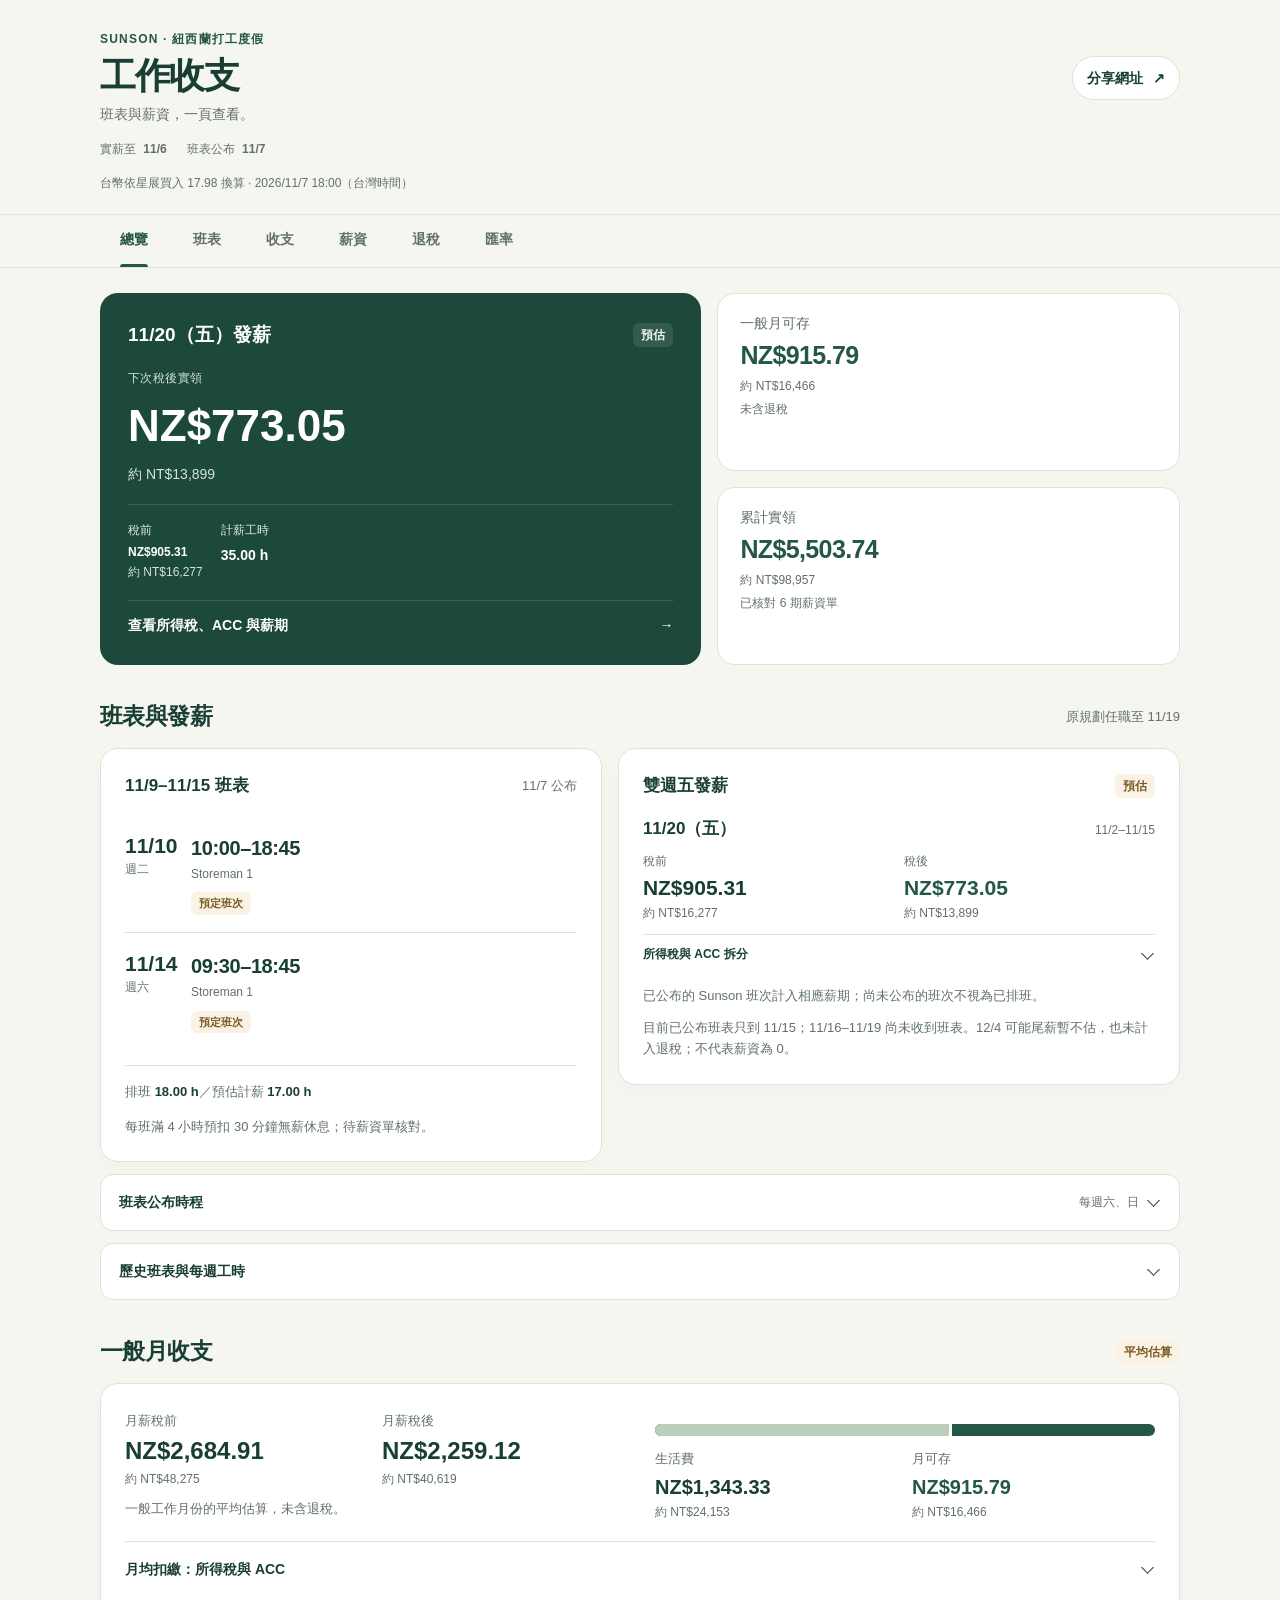
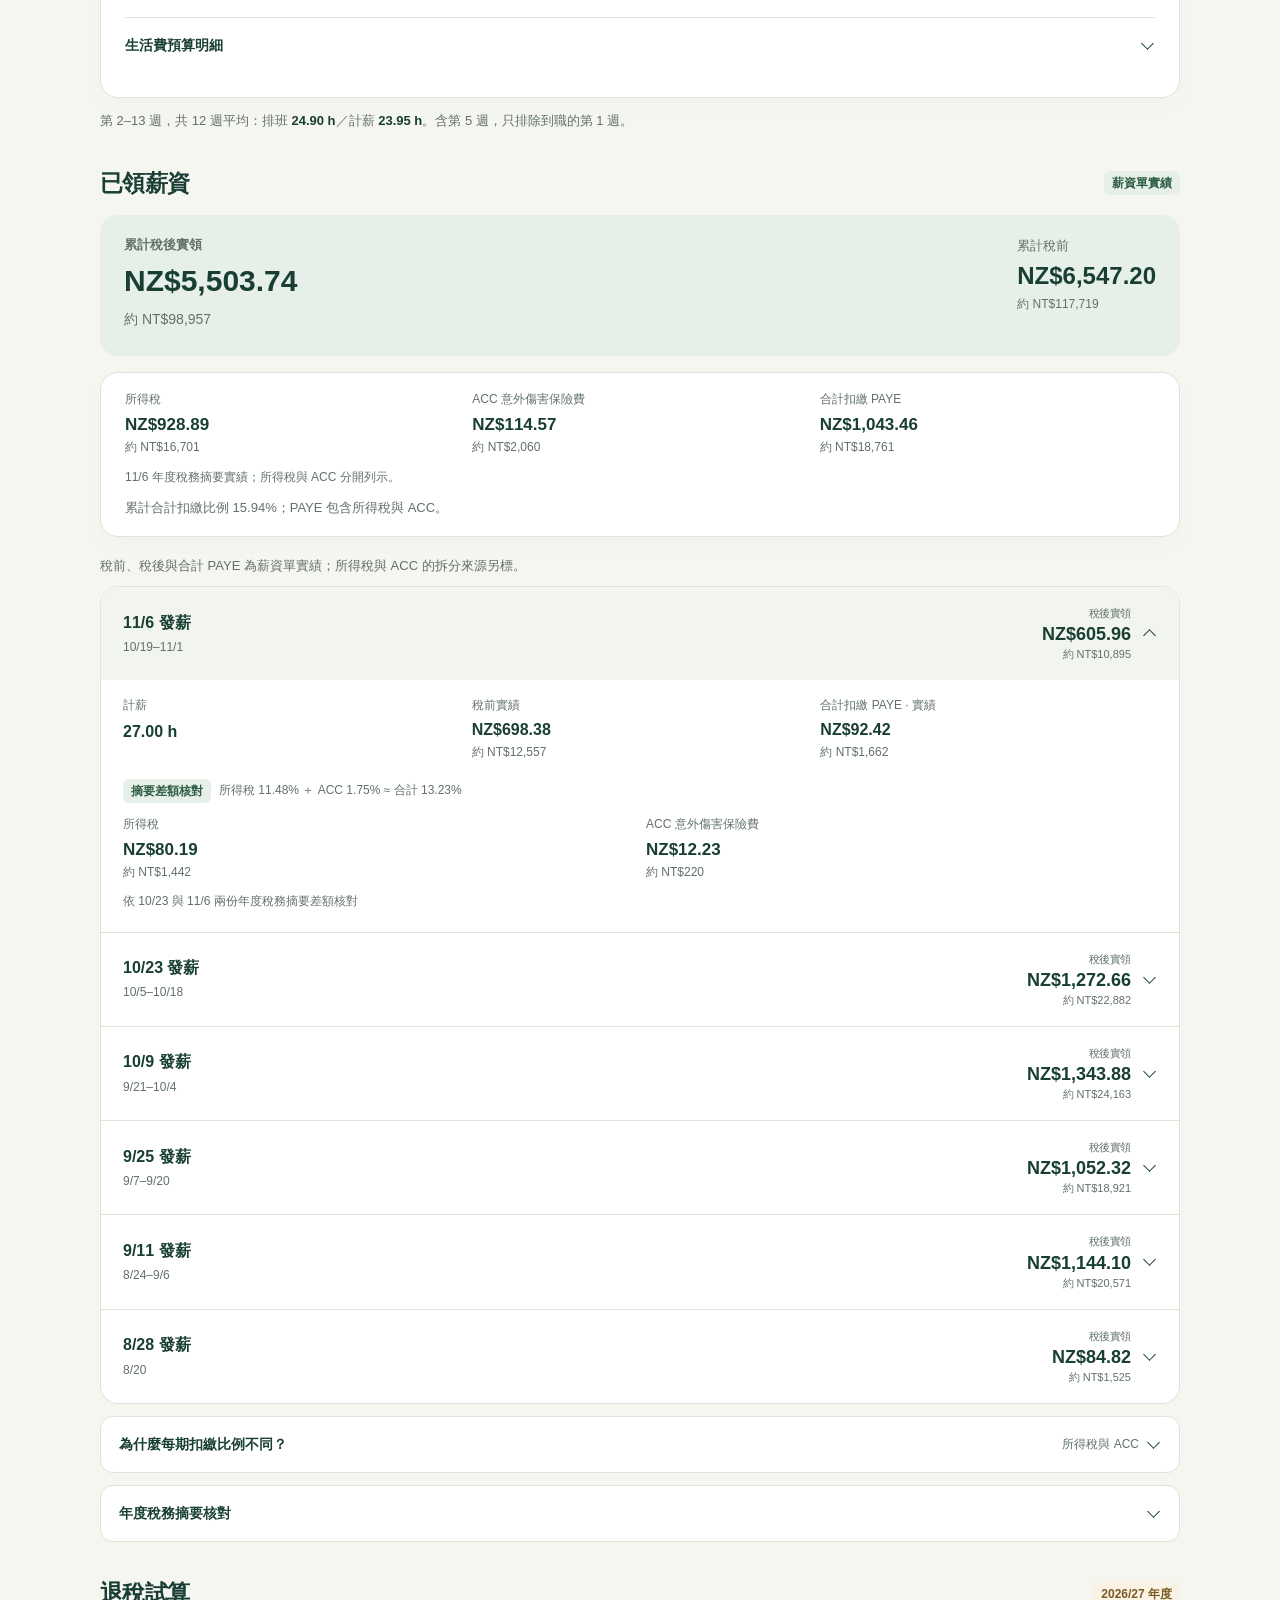
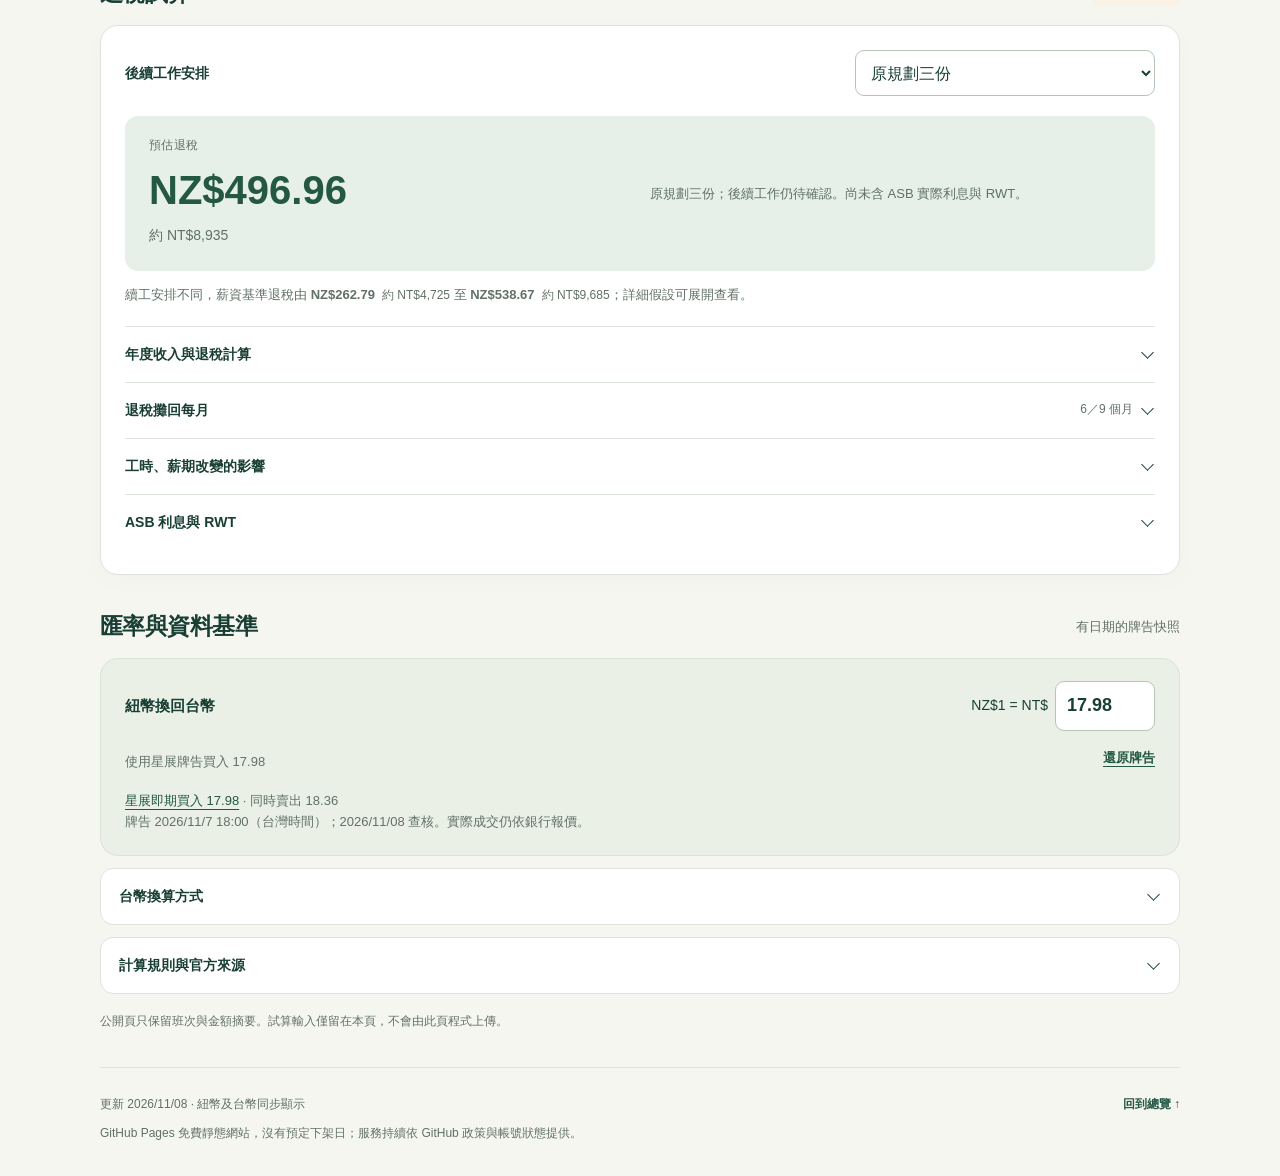
==== commit e7204556: "Mark unrostered final days as pending" ====
--- a/index.html
+++ b/index.html
@@ -5,10 +5,10 @@
   <meta name="viewport" content="width=device-width, initial-scale=1">
   <meta name="theme-color" content="#214b40">
   <meta name="robots" content="noindex,nofollow">
-  <meta name="description" content="Sunson 下次發薪、最新班表、每月收支與退稅試算。資料更新 2026/11/07，清楚標示實薪、班表與預估。">
+  <meta name="description" content="Sunson 下次發薪、最新班表、每月收支與退稅試算。資料更新 2026/11/08，清楚標示實薪、班表與預估。">
   <link rel="canonical" href="https://gpt.greenparty.org.tw/sunson-work-payroll-summary/">
-  <link rel="stylesheet" href="site.css?v=20261107-roster">
-  <script src="site.js?v=20261107-roster" defer></script>
+  <link rel="stylesheet" href="site.css?v=20261108-roster-coverage">
+  <script src="site.js?v=20261108-roster-coverage" defer></script>
   <title>Sunson 工作收支｜班表、薪資與退稅</title>
 </head>
 <body>
@@ -21,7 +21,7 @@
 <span>實薪至 <b>11/6</b></span><span>班表公布 <b>11/7</b></span>
 <!-- model:freshness:end --></div>
   <p class="currency-basis"><!-- model:currency-basis:start -->
-<a href="#sources" id="currencyBasis">台幣依星展買入 17.98 換算 · 2026/11/7 12:00（台灣時間）</a>
+<a href="#sources" id="currencyBasis">台幣依星展買入 17.98 換算 · 2026/11/7 18:00（台灣時間）</a>
 <!-- model:currency-basis:end --></p>
 </header>
 <nav class="section-nav" aria-label="頁內導覽"><div class="container"><a href="#overview" aria-current="location">總覽</a><a href="#schedule">班表</a><a href="#budget">收支</a><a href="#payroll">薪資</a><a href="#tax">退稅</a><a href="#sources">匯率</a></div></nav>
@@ -33,17 +33,17 @@
 <!-- model:overview:end -->
   </section>
   <section id="schedule" class="page-section" aria-labelledby="schedule-title">
-    <div class="section-heading"><h2 id="schedule-title">班表與發薪</h2><span class="section-note">最後上班 11/19</span></div>
+    <div class="section-heading"><h2 id="schedule-title">班表與發薪</h2><span class="section-note">原規劃任職至 11/19</span></div>
     <div class="schedule-grid">
       <article class="card roster-card"><!-- model:roster:start -->
 <div class="subhead"><h3>11/9–11/15 班表</h3><span class="muted">11/7 公布</span></div><ul class="shift-list"><li><div class="shift-date"><b>11/10</b><span>週二</span></div><div><strong>10:00–18:45</strong><small>Storeman 1</small></div><span class="tag estimate">預定班次</span></li><li><div class="shift-date"><b>11/14</b><span>週六</span></div><div><strong>09:30–18:45</strong><small>Storeman 1</small></div><span class="tag estimate">預定班次</span></li></ul><p class="roster-total">排班 <b>18.00 h</b>／預估計薪 <b>17.00 h</b></p><p class="muted">每班滿 4 小時預扣 30 分鐘無薪休息；待薪資單核對。</p>
 <!-- model:roster:end --></article>
       <article class="card" id="paydays"><div class="subhead"><h3>雙週五發薪</h3><span class="tag estimate">預估</span></div><!-- model:paydays:start -->
-<ul class="payday-list"><li><div class="payday-date"><b>11/20（五）</b><small>11/2–11/15</small></div><dl class="payday-values"><div><dt>稅前</dt><dd><span class="money" data-money-value="905.31"><span class="money-nzd">NZ$905.31</span><small class="money-twd" data-nzd-to-twd="905.31">約 NT$16,277</small></span></dd></div><div><dt>稅後</dt><dd><span class="money" data-money-value="773.05"><span class="money-nzd">NZ$773.05</span><small class="money-twd" data-nzd-to-twd="773.05">約 NT$13,899</small></span></dd></div></dl><details class="disclosure payday-tax"><summary>所得稅與 ACC 拆分</summary><div class="disclosure-body"><dl class="deduction-grid"><div><dt>所得稅</dt><dd><span class="money" data-money-value="116.42"><span class="money-nzd">NZ$116.42</span><small class="money-twd" data-nzd-to-twd="116.42">約 NT$2,093</small></span></dd></div><div><dt>ACC 意外傷害保險費</dt><dd><span class="money" data-money-value="15.84"><span class="money-nzd">NZ$15.84</span><small class="money-twd" data-nzd-to-twd="15.84">約 NT$285</small></span></dd></div><div><dt>合計扣繳 PAYE</dt><dd><span class="money" data-money-value="132.26"><span class="money-nzd">NZ$132.26</span><small class="money-twd" data-nzd-to-twd="132.26">約 NT$2,378</small></span></dd></div></dl><p class="split-note">預估拆分；合計 PAYE 依 M 公式計算。</p></div></details></li><li><div class="payday-date"><b>12/4（五）</b><small>末期至 11/19</small></div><dl class="payday-values"><div><dt>稅前</dt><dd><span class="money" data-money-value="354.06"><span class="money-nzd">NZ$354.06</span><small class="money-twd" data-nzd-to-twd="354.06">約 NT$6,366</small></span></dd></div><div><dt>稅後</dt><dd><span class="money" data-money-value="310.70"><span class="money-nzd">NZ$310.70</span><small class="money-twd" data-nzd-to-twd="310.70">約 NT$5,586</small></span></dd></div></dl><details class="disclosure payday-tax"><summary>所得稅與 ACC 拆分</summary><div class="disclosure-body"><dl class="deduction-grid"><div><dt>所得稅</dt><dd><span class="money" data-money-value="37.16"><span class="money-nzd">NZ$37.16</span><small class="money-twd" data-nzd-to-twd="37.16">約 NT$668</small></span></dd></div><div><dt>ACC 意外傷害保險費</dt><dd><span class="money" data-money-value="6.20"><span class="money-nzd">NZ$6.20</span><small class="money-twd" data-nzd-to-twd="6.20">約 NT$111</small></span></dd></div><div><dt>合計扣繳 PAYE</dt><dd><span class="money" data-money-value="43.36"><span class="money-nzd">NZ$43.36</span><small class="money-twd" data-nzd-to-twd="43.36">約 NT$780</small></span></dd></div></dl><p class="split-note">預估拆分；合計 PAYE 依 M 公式計算。</p></div></details></li></ul><p class="muted">已公布班次計入相應薪期；未公布部分按平均 23.95 h／週估算。11/19 最後上班，尾薪暫列原薪期 12/4；若提前結清再更新。</p>
+<ul class="payday-list"><li><div class="payday-date"><b>11/20（五）</b><small>11/2–11/15</small></div><dl class="payday-values"><div><dt>稅前</dt><dd><span class="money" data-money-value="905.31"><span class="money-nzd">NZ$905.31</span><small class="money-twd" data-nzd-to-twd="905.31">約 NT$16,277</small></span></dd></div><div><dt>稅後</dt><dd><span class="money" data-money-value="773.05"><span class="money-nzd">NZ$773.05</span><small class="money-twd" data-nzd-to-twd="773.05">約 NT$13,899</small></span></dd></div></dl><details class="disclosure payday-tax"><summary>所得稅與 ACC 拆分</summary><div class="disclosure-body"><dl class="deduction-grid"><div><dt>所得稅</dt><dd><span class="money" data-money-value="116.42"><span class="money-nzd">NZ$116.42</span><small class="money-twd" data-nzd-to-twd="116.42">約 NT$2,093</small></span></dd></div><div><dt>ACC 意外傷害保險費</dt><dd><span class="money" data-money-value="15.84"><span class="money-nzd">NZ$15.84</span><small class="money-twd" data-nzd-to-twd="15.84">約 NT$285</small></span></dd></div><div><dt>合計扣繳 PAYE</dt><dd><span class="money" data-money-value="132.26"><span class="money-nzd">NZ$132.26</span><small class="money-twd" data-nzd-to-twd="132.26">約 NT$2,378</small></span></dd></div></dl><p class="split-note">預估拆分；合計 PAYE 依 M 公式計算。</p></div></details></li></ul><p class="muted">已公布的 Sunson 班次計入相應薪期；尚未公布的班次不視為已排班。</p><p class="muted">目前已公布班表只到 11/15；11/16–11/19 尚未收到班表。12/4 可能尾薪暫不估，也未計入退稅；不代表薪資為 0。</p>
 <!-- model:paydays:end --></article>
     </div>
     <details class="disclosure standalone"><summary>班表公布時程<span class="summary-hint">每週六、日</span></summary><div class="disclosure-body"><!-- model:publish:start -->
-<ul class="publication-list"><li><b>11/14–11/15</b><span>公布 11/16–11/22 班表</span></li></ul><p class="muted">依每週六、日公布的安排推估；最後一週只工作至 11/19。</p>
+<ul class="publication-list"><li><b>11/14–11/15</b><span>預計公布 11/16–11/22 班表</span></li></ul><p class="muted">最新已收到班表至 11/15；其後的班次未列為已排班，待公布後再更新。</p>
 <!-- model:publish:end --></div></details>
     <details class="disclosure standalone"><summary>歷史班表與每週工時</summary><div class="disclosure-body"><!-- model:weeks:start -->
 <div class="week-records"><details class="week-record"><summary><span><b>第 13 週 · 11/9–11/15</b><small>排班 18.00 h · 計薪約 17.00 h · 班表估計</small></span></summary><ul class="week-shifts"><li><span>11/10</span><b>10:00–18:45</b></li><li><span>11/14</span><b>09:30–18:45</b></li></ul></details><details class="week-record"><summary><span><b>第 12 週 · 11/2–11/8</b><small>排班 19.00 h · 計薪約 18.00 h · 班表估計</small></span></summary><ul class="week-shifts"><li><span>11/2、11/8</span><b>09:15–18:45</b></li></ul></details><details class="week-record"><summary><span><b>第 11 週 · 10/26–11/1</b><small>排班 13.75 h · 計薪約 13.14 h · 薪期拆估</small></span></summary><ul class="week-shifts"><li><span>10/27</span><b>10:00–18:45</b></li><li><span>10/31</span><b>11:00–16:00</b></li></ul></details><details class="week-record"><summary><span><b>第 10 週 · 10/19–10/25</b><small>排班 14.50 h · 計薪約 13.86 h · 薪期拆估</small></span></summary><ul class="week-shifts"><li><span>10/21</span><b>09:15–18:45</b></li><li><span>10/24</span><b>11:00–16:00</b></li></ul></details><details class="week-record"><summary><span><b>第 9 週 · 10/12–10/18</b><small>排班 25.75 h · 計薪約 25.39 h · 薪期拆估</small></span></summary><ul class="week-shifts"><li><span>10/16</span><b>10:30–18:45</b></li><li><span>10/17、10/18</span><b>10:00–18:45</b></li></ul></details><details class="week-record"><summary><span><b>第 8 週 · 10/5–10/11</b><small>排班 34.00 h · 計薪約 33.53 h · 薪期拆估</small></span></summary><ul class="week-shifts"><li><span>10/8、10/9</span><b>10:30–18:45</b></li><li><span>10/10、10/11</span><b>10:00–18:45</b></li></ul></details><details class="week-record"><summary><span><b>第 7 週 · 9/28–10/4</b><small>排班 31.00 h · 計薪約 29.61 h · 薪期拆估</small></span></summary><ul class="week-shifts"><li><span>9/29、10/1、10/2</span><b>10:30–15:00</b></li><li><span>10/3、10/4</span><b>10:00–18:45</b></li></ul></details><details class="week-record"><summary><span><b>第 6 週 · 9/21–9/27</b><small>排班 34.25 h · 計薪約 32.72 h · 薪期拆估</small></span></summary><ul class="week-shifts"><li><span>9/21</span><b>11:00–18:45</b></li><li><span>9/22、9/25</span><b>10:30–15:00</b></li><li><span>9/26、9/27</span><b>10:00–18:45</b></li></ul></details><details class="week-record"><summary><span><b>第 5 週 · 9/14–9/20</b><small>排班 17.75 h · 計薪約 16.92 h · 薪期拆估</small></span></summary><ul class="week-shifts"><li><span>9/15、9/17</span><b>10:30–15:00</b></li><li><span>9/20</span><b>10:00–18:45</b></li></ul></details><details class="week-record"><summary><span><b>第 4 週 · 9/7–9/13</b><small>排班 33.00 h · 計薪約 31.45 h · 薪期拆估</small></span></summary><ul class="week-shifts"><li><span>9/7、9/8</span><b>11:00–18:45</b></li><li><span>9/12、9/13</span><b>10:00–18:45</b></li></ul></details><details class="week-record"><summary><span><b>第 3 週 · 8/31–9/6</b><small>排班 25.25 h · 計薪約 24.41 h · 薪期拆估</small></span></summary><ul class="week-shifts"><li><span>9/4</span><b>11:00–18:45</b></li><li><span>9/5、9/6</span><b>10:00–18:45</b></li></ul></details><details class="week-record"><summary><span><b>第 2 週 · 8/24–8/30</b><small>排班 32.50 h · 計薪約 31.42 h · 薪期拆估</small></span></summary><ul class="week-shifts"><li><span>8/27、8/28</span><b>10:00–18:00</b></li><li><span>8/29</span><b>11:00–18:45</b></li><li><span>8/30</span><b>10:00–18:45</b></li></ul></details><details class="week-record"><summary><span><b>第 1 週 · 8/17–8/23</b><small>排班 5.00 h · 計薪約 4.67 h · 薪資單</small></span></summary><ul class="week-shifts"><li><span>8/20</span><b>10:00–15:00</b></li></ul><p class=muted>本週不列入平均。</p></details></div><p class="muted">平均採第 2–13 週，排班共 298.75 h、計薪共 287.45 h。已領薪週按薪期實績比例拆分，單週仍屬估值；未領薪週才扣預設休息。</p>
@@ -80,19 +80,19 @@
     <div class="section-heading"><h2 id="tax-title">退稅試算</h2><span class="tag estimate">2026/27 年度</span></div>
     <div class="card tax-card">
       <!-- model:refund:start -->
-<div class="tax-picker"><label for="workPlan">後續工作安排</label><select id="workPlan" name="workPlan" aria-describedby="refundBasis"><option value="sunson" >只做 Sunson</option><option value="two_jobs" >接第二份</option><option value="planned" selected>原規劃三份</option></select></div><div class="refund-hero"><div><span id="refundLabel" class="overline">預估退稅</span><div class="refund-number"><span class="money" data-money-value="472.16"><span class="money-nzd" id="refundValue">NZ$472.16</span><small id="refundTwd" class="money-twd" data-nzd-to-twd="472.16">約 NT$8,489</small></span></div></div><p id="refundBasis" class="refund-context">原規劃三份；後續工作尚未確定。尚未含 ASB 實際利息與 RWT。</p></div><p class="notice">續工安排不同，薪資基準退稅由 <span class="money money-inline" data-money-value="262.78"><span class="money-nzd">NZ$262.78</span><small class="money-twd" data-nzd-to-twd="262.78">約 NT$4,725</small></span> 至 <span class="money money-inline" data-money-value="514.18"><span class="money-nzd">NZ$514.18</span><small class="money-twd" data-nzd-to-twd="514.18">約 NT$9,245</small></span>；詳細假設可展開查看。</p>
+<div class="tax-picker"><label for="workPlan">後續工作安排</label><select id="workPlan" name="workPlan" aria-describedby="refundBasis"><option value="sunson" >只做 Sunson</option><option value="two_jobs" >接第二份</option><option value="planned" selected>原規劃三份</option></select></div><div class="refund-hero"><div><span id="refundLabel" class="overline">預估退稅</span><div class="refund-number"><span class="money" data-money-value="496.96"><span class="money-nzd" id="refundValue">NZ$496.96</span><small id="refundTwd" class="money-twd" data-nzd-to-twd="496.96">約 NT$8,935</small></span></div></div><p id="refundBasis" class="refund-context">原規劃三份；後續工作尚未確定。尚未含 ASB 實際利息與 RWT。</p></div><p class="notice">續工安排不同，薪資基準退稅由 <span class="money money-inline" data-money-value="262.79"><span class="money-nzd">NZ$262.79</span><small class="money-twd" data-nzd-to-twd="262.79">約 NT$4,725</small></span> 至 <span class="money money-inline" data-money-value="538.67"><span class="money-nzd">NZ$538.67</span><small class="money-twd" data-nzd-to-twd="538.67">約 NT$9,685</small></span>；詳細假設可展開查看。</p>
 <!-- model:refund:end -->
       <details class="disclosure"><summary>年度收入與退稅計算</summary><div class="disclosure-body"><!-- model:refund-detail:start -->
-<p class="muted">以下是未計利息的薪資基準情境。</p><ul class="currency-comparison"><li><b>只做 Sunson</b><div><div><small>年度稅前</small><span class="money" data-money-value="7806.57"><span class="money-nzd">NZ$7,806.57</span><small class="money-twd" data-nzd-to-twd="7806.57">約 NT$140,362</small></span></div><div><small>退稅估值</small><span class="money" data-money-value="262.78"><span class="money-nzd">NZ$262.78</span><small class="money-twd" data-nzd-to-twd="262.78">約 NT$4,725</small></span></div></div></li><li><b>接第二份</b><div><div><small>年度稅前</small><span class="money" data-money-value="15949.83"><span class="money-nzd">NZ$15,949.83</span><small class="money-twd" data-nzd-to-twd="15949.83">約 NT$286,778</small></span></div><div><small>退稅估值</small><span class="money" data-money-value="514.18"><span class="money-nzd">NZ$514.18</span><small class="money-twd" data-nzd-to-twd="514.18">約 NT$9,245</small></span></div></div></li><li><b>原規劃三份</b><div><div><small>年度稅前</small><span class="money" data-money-value="16569.43"><span class="money-nzd">NZ$16,569.43</span><small class="money-twd" data-nzd-to-twd="16569.43">約 NT$297,918</small></span></div><div><small>退稅估值</small><span class="money" data-money-value="472.16"><span class="money-nzd">NZ$472.16</span><small class="money-twd" data-nzd-to-twd="472.16">約 NT$8,489</small></span></div></div></li></ul><p class="muted">第二份暫定 2026/11/20–2027/2/19；第三份暫定 2027/3/15 起。同時薪、平均工時、M 稅碼及雙週發薪，均屬假設。</p><h3>所選情境：預扣與全年結算</h3><table class="math-table"><tbody><tr><th scope="row">全年應稅薪資</th><td data-tax-field="gross"><span class="money" data-money-value="16569.43"><span class="money-nzd">NZ$16,569.43</span><small class="money-twd" data-nzd-to-twd="16569.43">約 NT$297,918</small></span></td></tr><tr><th scope="row">預扣所得稅</th><td data-tax-field="prepaid_income_tax"><span class="money" data-money-value="2279.80"><span class="money-nzd">NZ$2,279.80</span><small class="money-twd" data-nzd-to-twd="2279.80">約 NT$40,991</small></span></td></tr><tr><th scope="row">預扣 ACC</th><td data-tax-field="prepaid_acc"><span class="money" data-money-value="289.98"><span class="money-nzd">NZ$289.98</span><small class="money-twd" data-nzd-to-twd="289.98">約 NT$5,214</small></span></td></tr><tr><th scope="row">預扣合計 PAYE</th><td data-tax-field="paye"><span class="money" data-money-value="2569.78"><span class="money-nzd">NZ$2,569.78</span><small class="money-twd" data-nzd-to-twd="2569.78">約 NT$46,205</small></span></td></tr><tr><th scope="row">稅前銀行利息</th><td data-tax-field="interest">金額未提供；基準未計</td></tr><tr><th scope="row">利息預扣 RWT</th><td data-tax-field="rwt">金額未提供；基準未計</td></tr><tr><th scope="row">全年應繳所得稅</th><td data-tax-field="income_tax"><span class="money" data-money-value="1807.65"><span class="money-nzd">NZ$1,807.65</span><small class="money-twd" data-nzd-to-twd="1807.65">約 NT$32,502</small></span></td></tr><tr><th scope="row">全年應繳 ACC</th><td data-tax-field="acc"><span class="money" data-money-value="289.97"><span class="money-nzd">NZ$289.97</span><small class="money-twd" data-nzd-to-twd="289.97">約 NT$5,214</small></span></td></tr><tr><th scope="row">預估退稅／補稅</th><td data-tax-field="refund"><span class="money" data-money-value="472.16"><span class="money-nzd">NZ$472.16</span><small class="money-twd" data-nzd-to-twd="472.16">約 NT$8,489</small></span></td></tr></tbody></table><p class="muted">預扣合計＋RWT－全年所得稅－全年 ACC＝退稅或補稅。預扣拆分採稅務摘要實績加未來估值；未來 ACC 按 1.75% 拆估，所得稅取 PAYE 餘額。各雇主分開扣繳，最後以 IRD 結算為準。</p>
+<p class="muted">以下是未計利息的薪資基準情境。</p><ul class="currency-comparison"><li><b>只做 Sunson</b><div><div><small>年度稅前</small><span class="money" data-money-value="7452.51"><span class="money-nzd">NZ$7,452.51</span><small class="money-twd" data-nzd-to-twd="7452.51">約 NT$133,996</small></span></div><div><small>退稅估值</small><span class="money" data-money-value="262.79"><span class="money-nzd">NZ$262.79</span><small class="money-twd" data-nzd-to-twd="262.79">約 NT$4,725</small></span></div></div></li><li><b>接第二份</b><div><div><small>年度稅前</small><span class="money" data-money-value="15595.77"><span class="money-nzd">NZ$15,595.77</span><small class="money-twd" data-nzd-to-twd="15595.77">約 NT$280,412</small></span></div><div><small>退稅估值</small><span class="money" data-money-value="538.67"><span class="money-nzd">NZ$538.67</span><small class="money-twd" data-nzd-to-twd="538.67">約 NT$9,685</small></span></div></div></li><li><b>原規劃三份</b><div><div><small>年度稅前</small><span class="money" data-money-value="16215.37"><span class="money-nzd">NZ$16,215.37</span><small class="money-twd" data-nzd-to-twd="16215.37">約 NT$291,552</small></span></div><div><small>退稅估值</small><span class="money" data-money-value="496.96"><span class="money-nzd">NZ$496.96</span><small class="money-twd" data-nzd-to-twd="496.96">約 NT$8,935</small></span></div></div></li></ul><p class="muted">第二份暫定 2026/11/20–2027/2/19；第三份暫定 2027/3/15 起。同時薪、平均工時、M 稅碼及雙週發薪，均屬假設。</p><h3>所選情境：預扣與全年結算</h3><table class="math-table"><tbody><tr><th scope="row">全年應稅薪資</th><td data-tax-field="gross"><span class="money" data-money-value="16215.37"><span class="money-nzd">NZ$16,215.37</span><small class="money-twd" data-nzd-to-twd="16215.37">約 NT$291,552</small></span></td></tr><tr><th scope="row">預扣所得稅</th><td data-tax-field="prepaid_income_tax"><span class="money" data-money-value="2242.64"><span class="money-nzd">NZ$2,242.64</span><small class="money-twd" data-nzd-to-twd="2242.64">約 NT$40,323</small></span></td></tr><tr><th scope="row">預扣 ACC</th><td data-tax-field="prepaid_acc"><span class="money" data-money-value="283.78"><span class="money-nzd">NZ$283.78</span><small class="money-twd" data-nzd-to-twd="283.78">約 NT$5,102</small></span></td></tr><tr><th scope="row">預扣合計 PAYE</th><td data-tax-field="paye"><span class="money" data-money-value="2526.42"><span class="money-nzd">NZ$2,526.42</span><small class="money-twd" data-nzd-to-twd="2526.42">約 NT$45,425</small></span></td></tr><tr><th scope="row">稅前銀行利息</th><td data-tax-field="interest">金額未提供；基準未計</td></tr><tr><th scope="row">利息預扣 RWT</th><td data-tax-field="rwt">金額未提供；基準未計</td></tr><tr><th scope="row">全年應繳所得稅</th><td data-tax-field="income_tax"><span class="money" data-money-value="1745.69"><span class="money-nzd">NZ$1,745.69</span><small class="money-twd" data-nzd-to-twd="1745.69">約 NT$31,388</small></span></td></tr><tr><th scope="row">全年應繳 ACC</th><td data-tax-field="acc"><span class="money" data-money-value="283.77"><span class="money-nzd">NZ$283.77</span><small class="money-twd" data-nzd-to-twd="283.77">約 NT$5,102</small></span></td></tr><tr><th scope="row">預估退稅／補稅</th><td data-tax-field="refund"><span class="money" data-money-value="496.96"><span class="money-nzd">NZ$496.96</span><small class="money-twd" data-nzd-to-twd="496.96">約 NT$8,935</small></span></td></tr></tbody></table><p class="muted">預扣合計＋RWT－全年所得稅－全年 ACC＝退稅或補稅。預扣拆分採稅務摘要實績加未來估值；未來 ACC 按 1.75% 拆估，所得稅取 PAYE 餘額。各雇主分開扣繳，最後以 IRD 結算為準。</p>
 <!-- model:refund-detail:end --></div></details>
       <details class="disclosure"><summary>退稅攤回每月<span class="summary-hint">6／9 個月</span></summary><div class="disclosure-body"><!-- model:spread:start -->
-<div class="spread-grid"><article class="spread-card"><h3>攤回 6 個月</h3><dl><dt>含退稅月領</dt><dd data-spread-net="6"><span class="money" data-money-value="2337.81"><span class="money-nzd">NZ$2,337.81</span><small class="money-twd" data-nzd-to-twd="2337.81">約 NT$42,034</small></span></dd><dt>月可存</dt><dd data-spread-saving="6"><span class="money" data-money-value="994.48"><span class="money-nzd">NZ$994.48</span><small class="money-twd" data-nzd-to-twd="994.48">約 NT$17,881</small></span></dd></dl></article><article class="spread-card"><h3>攤回 9 個月</h3><dl><dt>含退稅月領</dt><dd data-spread-net="9"><span class="money" data-money-value="2311.58"><span class="money-nzd">NZ$2,311.58</span><small class="money-twd" data-nzd-to-twd="2311.58">約 NT$41,562</small></span></dd><dt>月可存</dt><dd data-spread-saving="9"><span class="money" data-money-value="968.25"><span class="money-nzd">NZ$968.25</span><small class="money-twd" data-nzd-to-twd="968.25">約 NT$17,409</small></span></dd></dl></article></div><p class="muted">只供平均比較，退稅在年度結算後入帳。稅前月薪不變；9 個月情境未計下一稅年度可能退稅。</p>
+<div class="spread-grid"><article class="spread-card"><h3>攤回 6 個月</h3><dl><dt>含退稅月領</dt><dd data-spread-net="6"><span class="money" data-money-value="2341.95"><span class="money-nzd">NZ$2,341.95</span><small class="money-twd" data-nzd-to-twd="2341.95">約 NT$42,108</small></span></dd><dt>月可存</dt><dd data-spread-saving="6"><span class="money" data-money-value="998.61"><span class="money-nzd">NZ$998.61</span><small class="money-twd" data-nzd-to-twd="998.61">約 NT$17,955</small></span></dd></dl></article><article class="spread-card"><h3>攤回 9 個月</h3><dl><dt>含退稅月領</dt><dd data-spread-net="9"><span class="money" data-money-value="2314.34"><span class="money-nzd">NZ$2,314.34</span><small class="money-twd" data-nzd-to-twd="2314.34">約 NT$41,612</small></span></dd><dt>月可存</dt><dd data-spread-saving="9"><span class="money" data-money-value="971.00"><span class="money-nzd">NZ$971.00</span><small class="money-twd" data-nzd-to-twd="971.00">約 NT$17,459</small></span></dd></dl></article></div><p class="muted">只供平均比較，退稅在年度結算後入帳。稅前月薪不變；9 個月情境未計下一稅年度可能退稅。</p>
 <!-- model:spread:end --></div></details>
       <details class="disclosure"><summary>工時、薪期改變的影響</summary><div class="disclosure-body"><!-- model:sensitivity:start -->
-<p class="muted">未計利息的薪資基準比較。</p><table><tbody><tr><th scope="row">原規劃，未公布班次 20 h／週</th><td><span class="money" data-money-value="444.62"><span class="money-nzd">NZ$444.62</span><small class="money-twd" data-nzd-to-twd="444.62">約 NT$7,994</small></span></td></tr><tr><th scope="row">原規劃，平均 23.95 h／週</th><td><span class="money" data-money-value="472.16"><span class="money-nzd">NZ$472.16</span><small class="money-twd" data-nzd-to-twd="472.16">約 NT$8,489</small></span></td></tr><tr><th scope="row">原規劃，未公布班次 32 h／週</th><td><span class="money" data-money-value="463.90"><span class="money-nzd">NZ$463.90</span><small class="money-twd" data-nzd-to-twd="463.90">約 NT$8,341</small></span></td></tr><tr><th scope="row">後兩份改為週薪（日期相同）</th><td><span class="money" data-money-value="495.67"><span class="money-nzd">NZ$495.67</span><small class="money-twd" data-nzd-to-twd="495.67">約 NT$8,912</small></span></td></tr></tbody></table><p class="muted">20／32 小時只替換未公布部分，保留實績與已公布班表。週薪比較僅改後兩份工作；數值不是保證範圍。</p>
+<p class="muted">未計利息的薪資基準比較。</p><table><tbody><tr><th scope="row">原規劃，未公布班次 20 h／週</th><td><span class="money" data-money-value="444.63"><span class="money-nzd">NZ$444.63</span><small class="money-twd" data-nzd-to-twd="444.63">約 NT$7,994</small></span></td></tr><tr><th scope="row">原規劃，平均 23.95 h／週</th><td><span class="money" data-money-value="496.96"><span class="money-nzd">NZ$496.96</span><small class="money-twd" data-nzd-to-twd="496.96">約 NT$8,935</small></span></td></tr><tr><th scope="row">原規劃，未公布班次 32 h／週</th><td><span class="money" data-money-value="497.03"><span class="money-nzd">NZ$497.03</span><small class="money-twd" data-nzd-to-twd="497.03">約 NT$8,937</small></span></td></tr><tr><th scope="row">後兩份改為週薪（日期相同）</th><td><span class="money" data-money-value="520.47"><span class="money-nzd">NZ$520.47</span><small class="money-twd" data-nzd-to-twd="520.47">約 NT$9,358</small></span></td></tr></tbody></table><p class="muted">20／32 小時只替換未公布部分，保留實績與已公布班表。週薪比較僅改後兩份工作；數值不是保證範圍。</p>
 <!-- model:sensitivity:end --></div></details>
       <details class="disclosure" id="bankCalculator"><summary>ASB 利息與 RWT</summary><div class="disclosure-body"><!-- model:bank:start -->
-<div class="bank-note"><div><span class="overline">已確認帳戶</span><h3>ASB Savings On Call <strong>0.25% p.a.</strong></h3></div><span class="tag estimate">金額待確認</span></div><p class="muted">只估 11/7–3/31，共 145 天；假設現行利率維持不變。</p><div class="input-grid"><label for="bankBalance">這段期間的平均存款（NZD）<input id="bankBalance" type="number" min="0" step="0.01" placeholder="填入平均餘額" inputmode="decimal" aria-describedby="interestImpact bankBalanceTwd"><small id="bankBalanceTwd" class="input-twd" data-input-twd-for="bankBalance">台幣參考：尚未填入</small></label><label for="bankRwt">RWT 稅率<select id="bankRwt"><option value="0.105">10.5%</option><option value="0.175" selected>17.5%（暫用假設）</option><option value="0.30">30%</option><option value="0.33">33%</option><option value="0.39">39%</option><option value="0.45">45%</option></select></label></div><div id="interestImpact" class="input-feedback">利息與 RWT 金額未提供，退稅基準先依薪資估算。</div><details class="disclosure"><summary>補入已收利息與已扣 RWT</summary><div class="disclosure-body"><p class="muted">依 ASB 或 myIR 填入同一期間的實際金額。</p><div class="input-grid"><label for="interestIncome">已收稅前利息（NZD）<input id="interestIncome" type="number" min="0" step="0.01" placeholder="稅前金額" inputmode="decimal" aria-describedby="interestImpact interestIncomeTwd"><small id="interestIncomeTwd" class="input-twd" data-input-twd-for="interestIncome">台幣參考：尚未填入</small></label><label for="interestRwt">已扣 RWT（NZD）<input id="interestRwt" type="number" min="0" step="0.01" placeholder="已扣金額" inputmode="decimal" aria-describedby="interestImpact interestRwtTwd"><small id="interestRwtTwd" class="input-twd" data-input-twd-for="interestRwt">台幣參考：尚未填入</small></label></div></div></details><details class="disclosure"><summary>利率、計息與稅務規則</summary><div class="disclosure-body"><p class="muted">按日計息、每月入帳。0.25% 自 2026/7/15 09:00 生效，於 2026-11-06 查核。每 <span class="money money-inline" data-money-value="1000.00"><span class="money-nzd">NZ$1,000.00</span><small class="money-twd" data-nzd-to-twd="1000.00">約 NT$17,980</small></span> 平均餘額，一年稅前利息約 <span class="money money-inline" data-money-value="2.50"><span class="money-nzd">NZ$2.50</span><small class="money-twd" data-nzd-to-twd="2.50">約 NT$45</small></span>。過去已收利息另補，年度金額以 ASB／myIR 為準。<a href="https://www.asb.co.nz/bank-accounts/interest-rates-fees.html" target="_blank" rel="noopener noreferrer">ASB 官方利率</a>。</p><p class="muted">居民利息併入所得稅、不計 ACC；RWT 可抵所得稅。邊際稅率與 RWT 都是 17.5% 時，小額利息通常不改變退稅。非稅務居民需另查 NRWT。<a href="https://www.ird.govt.nz/rwt-rate" target="_blank" rel="noopener noreferrer">IRD 扣繳規則</a>。</p></div></details><div class="calculator-actions"><small>只在本頁試算，不儲存輸入。</small><button id="resetInterest" class="text-button" type="button">還原利息試算</button></div>
+<div class="bank-note"><div><span class="overline">已確認帳戶</span><h3>ASB Savings On Call <strong>0.25% p.a.</strong></h3></div><span class="tag estimate">金額待確認</span></div><p class="muted">只估 11/8–3/31，共 144 天；假設現行利率維持不變。</p><div class="input-grid"><label for="bankBalance">這段期間的平均存款（NZD）<input id="bankBalance" type="number" min="0" step="0.01" placeholder="填入平均餘額" inputmode="decimal" aria-describedby="interestImpact bankBalanceTwd"><small id="bankBalanceTwd" class="input-twd" data-input-twd-for="bankBalance">台幣參考：尚未填入</small></label><label for="bankRwt">RWT 稅率<select id="bankRwt"><option value="0.105">10.5%</option><option value="0.175" selected>17.5%（暫用假設）</option><option value="0.30">30%</option><option value="0.33">33%</option><option value="0.39">39%</option><option value="0.45">45%</option></select></label></div><div id="interestImpact" class="input-feedback">利息與 RWT 金額未提供，退稅基準先依薪資估算。</div><details class="disclosure"><summary>補入已收利息與已扣 RWT</summary><div class="disclosure-body"><p class="muted">依 ASB 或 myIR 填入同一期間的實際金額。</p><div class="input-grid"><label for="interestIncome">已收稅前利息（NZD）<input id="interestIncome" type="number" min="0" step="0.01" placeholder="稅前金額" inputmode="decimal" aria-describedby="interestImpact interestIncomeTwd"><small id="interestIncomeTwd" class="input-twd" data-input-twd-for="interestIncome">台幣參考：尚未填入</small></label><label for="interestRwt">已扣 RWT（NZD）<input id="interestRwt" type="number" min="0" step="0.01" placeholder="已扣金額" inputmode="decimal" aria-describedby="interestImpact interestRwtTwd"><small id="interestRwtTwd" class="input-twd" data-input-twd-for="interestRwt">台幣參考：尚未填入</small></label></div></div></details><details class="disclosure"><summary>利率、計息與稅務規則</summary><div class="disclosure-body"><p class="muted">按日計息、每月入帳。0.25% 自 2026/7/15 09:00 生效，於 2026-11-06 查核。每 <span class="money money-inline" data-money-value="1000.00"><span class="money-nzd">NZ$1,000.00</span><small class="money-twd" data-nzd-to-twd="1000.00">約 NT$17,980</small></span> 平均餘額，一年稅前利息約 <span class="money money-inline" data-money-value="2.50"><span class="money-nzd">NZ$2.50</span><small class="money-twd" data-nzd-to-twd="2.50">約 NT$45</small></span>。過去已收利息另補，年度金額以 ASB／myIR 為準。<a href="https://www.asb.co.nz/bank-accounts/interest-rates-fees.html" target="_blank" rel="noopener noreferrer">ASB 官方利率</a>。</p><p class="muted">居民利息併入所得稅、不計 ACC；RWT 可抵所得稅。邊際稅率與 RWT 都是 17.5% 時，小額利息通常不改變退稅。非稅務居民需另查 NRWT。<a href="https://www.ird.govt.nz/rwt-rate" target="_blank" rel="noopener noreferrer">IRD 扣繳規則</a>。</p></div></details><div class="calculator-actions"><small>只在本頁試算，不儲存輸入。</small><button id="resetInterest" class="text-button" type="button">還原利息試算</button></div>
 <!-- model:bank:end --></div></details>
       <p id="taxStatus" class="sr-only" role="status" aria-live="polite"></p>
     </div>
@@ -100,7 +100,7 @@
   <section id="sources" class="page-section" aria-labelledby="sources-title">
     <div class="section-heading"><h2 id="sources-title">匯率與資料基準</h2><span class="section-note">有日期的牌告快照</span></div>
     <div class="fx-card"><!-- model:fx:start -->
-<div class="fx-heading"><label for="fxRate">紐幣換回台幣</label><span class="rate-input">NZ$1 = NT$ <input id="fxRate" type="number" min="0.01" max="1000" step="0.01" value="17.98" inputmode="decimal" aria-describedby="fxHelp fxStatus"></span></div><div class="fx-controls"><p id="fxStatus" class="fx-status" role="status">使用星展牌告買入 17.98</p><button id="resetFx" class="text-button" type="button">還原牌告</button></div><p id="fxHelp"><a href="https://www.dbs.com.tw/personal-zh/rates/foreign-exchange-rates.page" target="_blank" rel="noopener noreferrer">星展即期買入 17.98</a> · 同時賣出 18.36<br>牌告 2026/11/7 12:00（台灣時間）；2026/11/07 查核。實際成交仍依銀行報價。</p>
+<div class="fx-heading"><label for="fxRate">紐幣換回台幣</label><span class="rate-input">NZ$1 = NT$ <input id="fxRate" type="number" min="0.01" max="1000" step="0.01" value="17.98" inputmode="decimal" aria-describedby="fxHelp fxStatus"></span></div><div class="fx-controls"><p id="fxStatus" class="fx-status" role="status">使用星展牌告買入 17.98</p><button id="resetFx" class="text-button" type="button">還原牌告</button></div><p id="fxHelp"><a href="https://www.dbs.com.tw/personal-zh/rates/foreign-exchange-rates.page" target="_blank" rel="noopener noreferrer">星展即期買入 17.98</a> · 同時賣出 18.36<br>牌告 2026/11/7 18:00（台灣時間）；2026/11/08 查核。實際成交仍依銀行報價。</p>
 <!-- model:fx:end --></div>
     <details class="disclosure standalone"><summary>台幣換算方式</summary><div class="disclosure-body"><!-- model:currency-details:start -->
 <p class="muted">全站金額旁已直接附台幣參考，依上方買入牌告或自訂匯率同步換算。台幣以整元顯示、各項獨立取整；不代表實際入帳金額。匯率為有日期的快照，非即時報價。</p>
@@ -113,9 +113,9 @@
     <p class="privacy-note">公開頁只保留班次與金額摘要。試算輸入僅留在本頁，不會由此頁程式上傳。</p>
   </section>
 </main>
-<footer class="container"><span>更新 2026/11/07 · 紐幣及台幣同步顯示</span><a href="#overview">回到總覽 ↑</a><p>GitHub Pages 免費靜態網站，沒有預定下架日；服務持續依 GitHub 政策與帳號狀態提供。</p></footer>
+<footer class="container"><span>更新 2026/11/08 · 紐幣及台幣同步顯示</span><a href="#overview">回到總覽 ↑</a><p>GitHub Pages 免費靜態網站，沒有預定下架日；服務持續依 GitHub 政策與帳號狀態提供。</p></footer>
 <!-- model:client-data:start -->
-<script id="forecastModel" type="application/json">{"scenarios": {"sunson": {"id": "sunson", "label": "只做 Sunson", "description": "11/19 後沒有其他薪資", "gross": "7806.57", "paye": "1219.08", "interest": "0", "rwt": "0", "income_tax": "819.69", "acc": "136.61", "refund": "262.78", "prepaid_acc": "136.61", "prepaid_income_tax": "1082.47"}, "two_jobs": {"id": "two_jobs", "label": "接第二份", "description": "續做至 2/19，3 月不工作", "gross": "15949.83", "paye": "2492.52", "interest": "0", "rwt": "0", "income_tax": "1699.22", "acc": "279.12", "refund": "514.18", "prepaid_acc": "279.14", "prepaid_income_tax": "2213.38"}, "planned": {"id": "planned", "label": "原規劃三份", "description": "再從 3/15 開始第三份", "gross": "16569.43", "paye": "2569.78", "interest": "0", "rwt": "0", "income_tax": "1807.65", "acc": "289.97", "refund": "472.16", "prepaid_acc": "289.98", "prepaid_income_tax": "2279.80"}}, "monthly": {"gross": "2684.911666666666666666666667", "paye": "425.7933333333333333333333333", "net": "2259.118333333333333333333333", "cost": "1343.333333333333333333333333", "saving": "915.785000000000000000000000"}, "defaultPlan": "planned", "interest": {"account": "ASB Savings On Call", "annual_rate": "0.0025", "annual_gross": null, "annual_rwt": null, "checked_on": "2026-11-06", "source_url": "https://www.asb.co.nz/bank-accounts/interest-rates-fees.html", "basis": "使用者更正銀行為 ASB，確認 Savings On Call；現行 0.25% 自 2026/7/15 生效。存款餘額、實收利息及 RWT 待確認，基準未計利息。", "effective_at": "2026/7/15 09:00", "forecast_days": 145}, "fx": {"source": "星展", "buy_rate": "17.98", "sell_rate": "18.36", "quoted_at": "2026/11/7 12:00（台灣時間）", "source_url": "https://www.dbs.com.tw/personal-zh/rates/foreign-exchange-rates.page", "checked_on": "2026-11-07"}, "updated": "2026-11-07"}</script>
+<script id="forecastModel" type="application/json">{"scenarios": {"sunson": {"id": "sunson", "label": "只做 Sunson", "description": "只計至 11/15 已公布班表，之後無其他薪資", "gross": "7452.51", "paye": "1175.72", "interest": "0", "rwt": "0", "income_tax": "782.51", "acc": "130.42", "refund": "262.79", "prepaid_acc": "130.41", "prepaid_income_tax": "1045.31"}, "two_jobs": {"id": "two_jobs", "label": "接第二份", "description": "續做至 2/19，3 月不工作", "gross": "15595.77", "paye": "2449.16", "interest": "0", "rwt": "0", "income_tax": "1637.56", "acc": "272.93", "refund": "538.67", "prepaid_acc": "272.94", "prepaid_income_tax": "2176.22"}, "planned": {"id": "planned", "label": "原規劃三份", "description": "再從 3/15 開始第三份", "gross": "16215.37", "paye": "2526.42", "interest": "0", "rwt": "0", "income_tax": "1745.69", "acc": "283.77", "refund": "496.96", "prepaid_acc": "283.78", "prepaid_income_tax": "2242.64"}}, "monthly": {"gross": "2684.911666666666666666666667", "paye": "425.7933333333333333333333333", "net": "2259.118333333333333333333333", "cost": "1343.333333333333333333333333", "saving": "915.785000000000000000000000"}, "defaultPlan": "planned", "interest": {"account": "ASB Savings On Call", "annual_rate": "0.0025", "annual_gross": null, "annual_rwt": null, "checked_on": "2026-11-06", "source_url": "https://www.asb.co.nz/bank-accounts/interest-rates-fees.html", "basis": "使用者更正銀行為 ASB，確認 Savings On Call；現行 0.25% 自 2026/7/15 生效。存款餘額、實收利息及 RWT 待確認，基準未計利息。", "effective_at": "2026/7/15 09:00", "forecast_days": 144}, "fx": {"source": "星展", "buy_rate": "17.98", "sell_rate": "18.36", "quoted_at": "2026/11/7 18:00（台灣時間）", "source_url": "https://www.dbs.com.tw/personal-zh/rates/foreign-exchange-rates.page", "checked_on": "2026-11-08"}, "updated": "2026-11-08"}</script>
 <!-- model:client-data:end -->
 </body>
 </html>
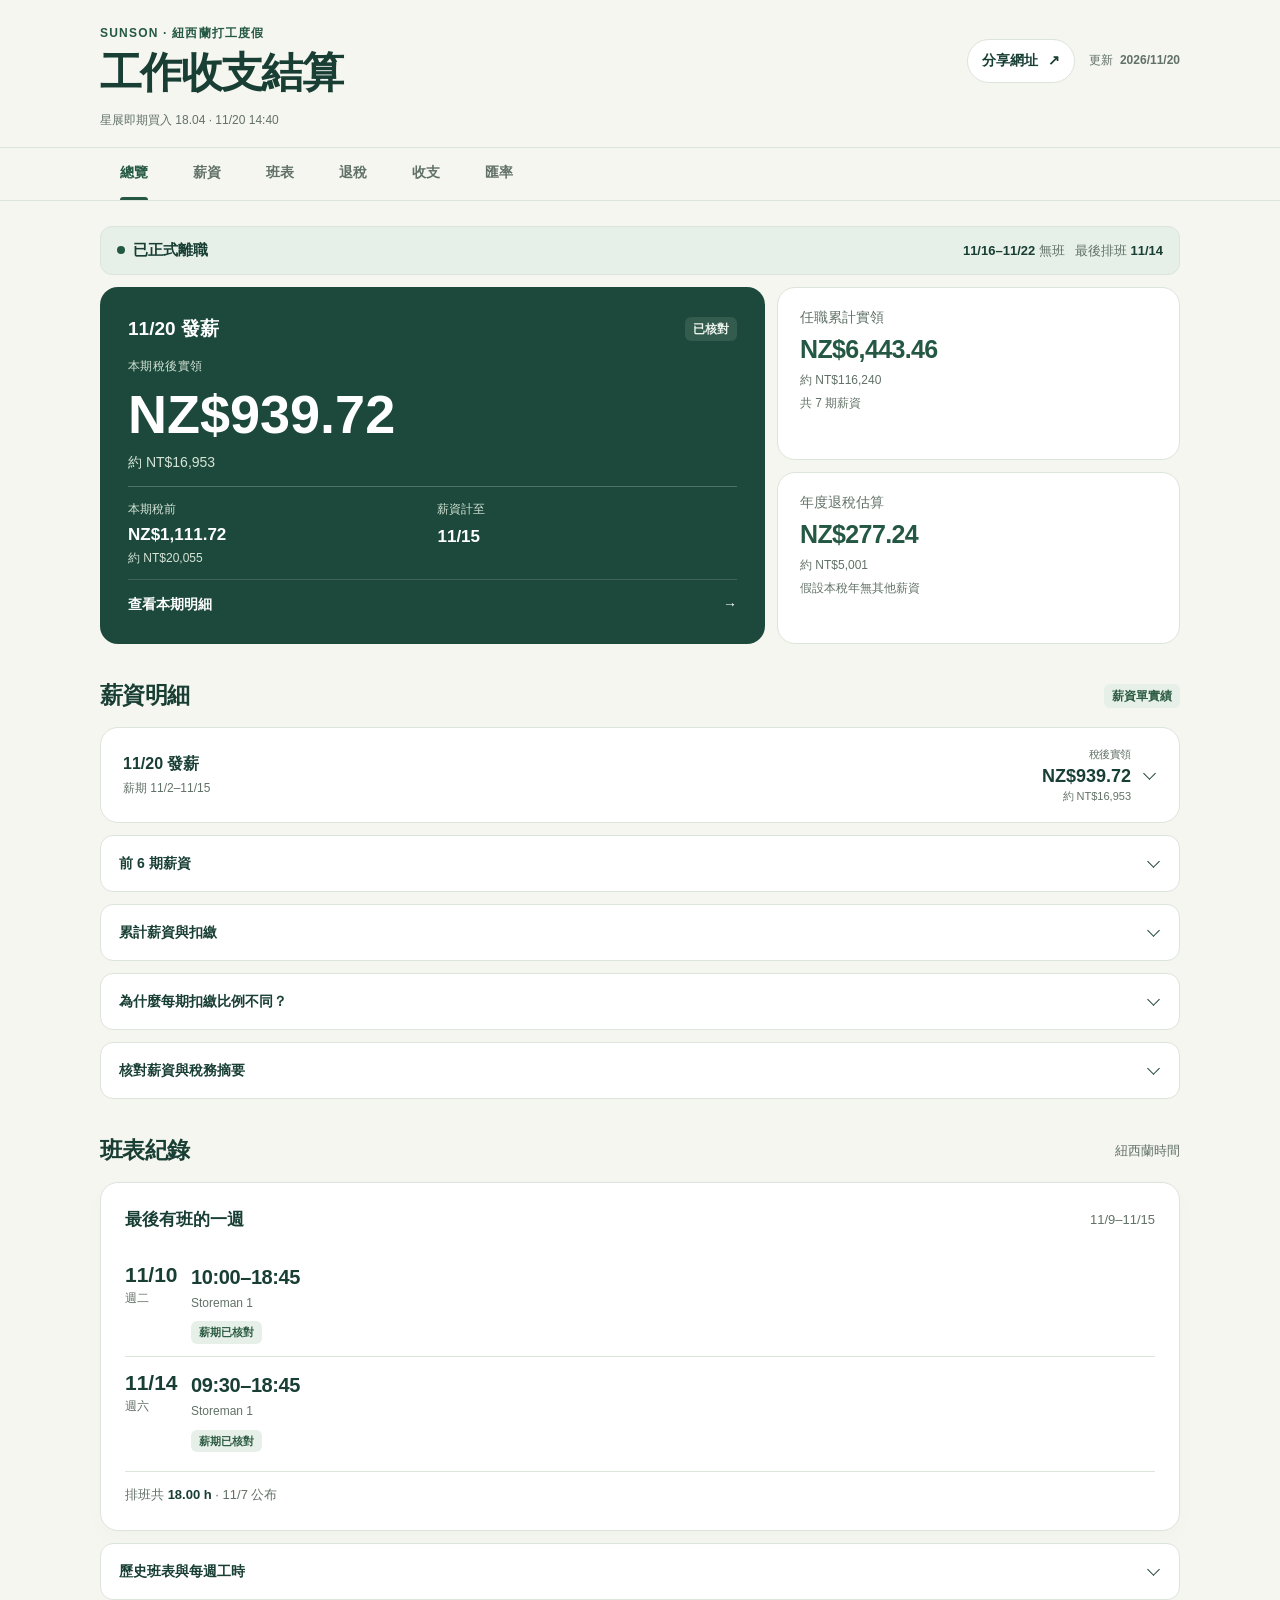
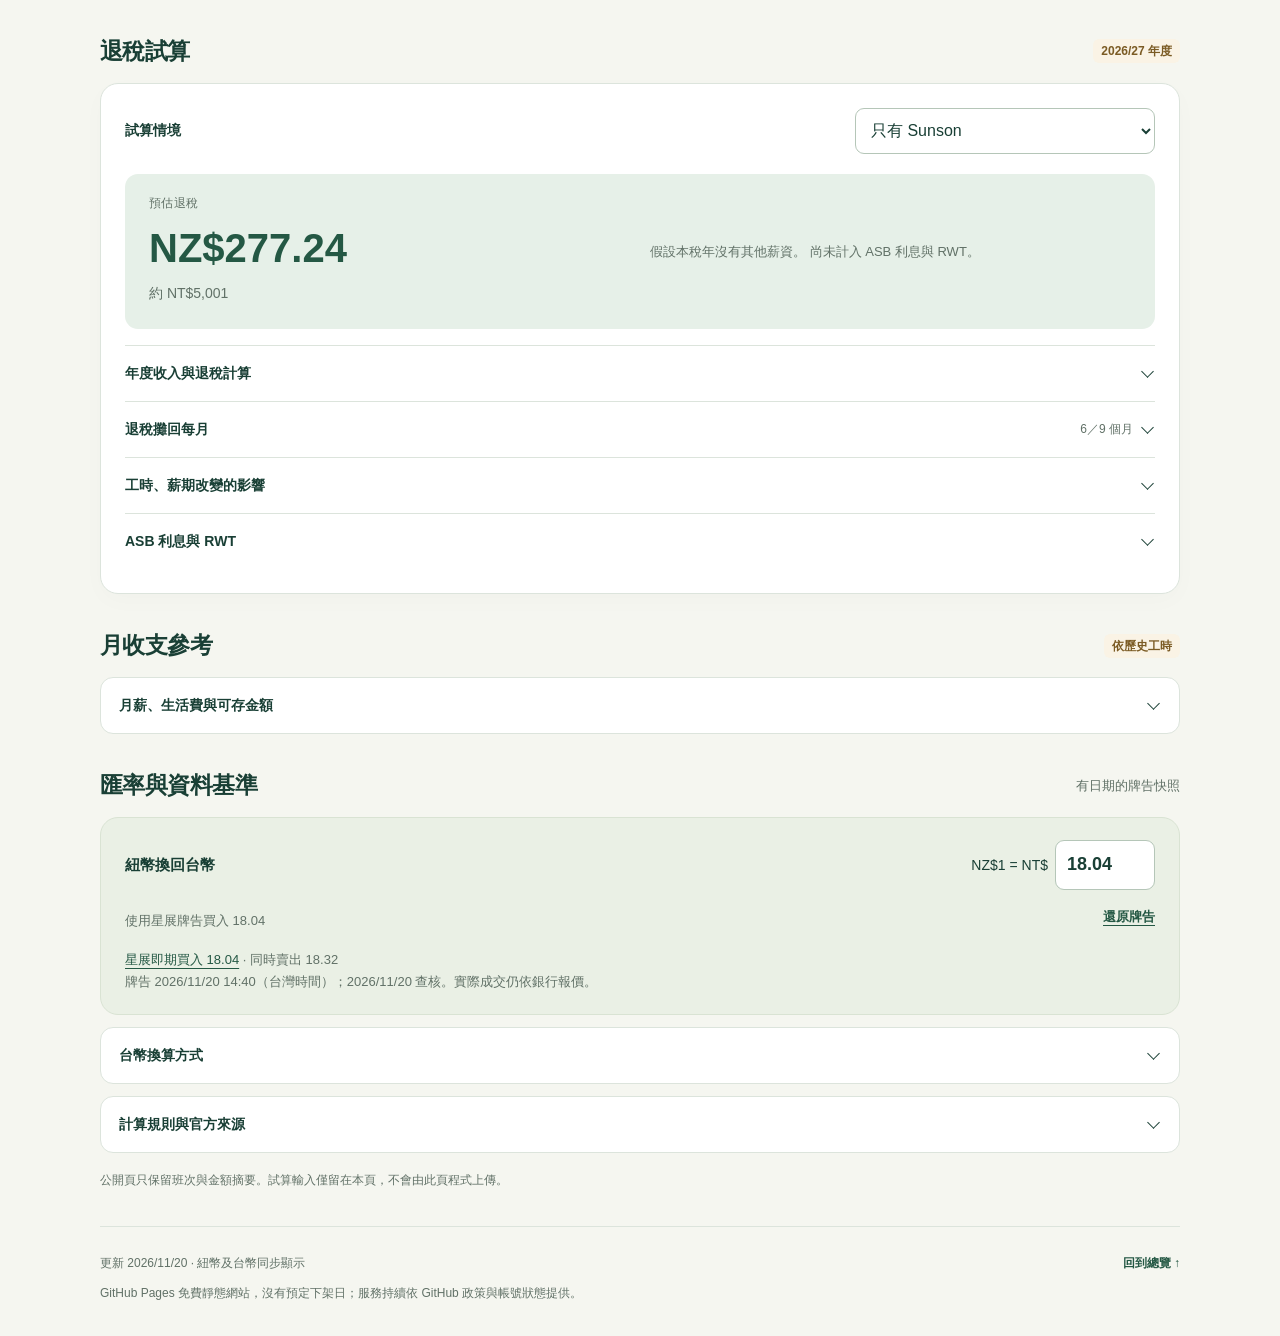
==== commit 2ef4b519: "Close out Sunson payroll with 20 November payslip" ====
--- a/index.html
+++ b/index.html
@@ -5,117 +5,276 @@
   <meta name="viewport" content="width=device-width, initial-scale=1">
   <meta name="theme-color" content="#214b40">
   <meta name="robots" content="noindex,nofollow">
-  <meta name="description" content="Sunson 下次發薪、最新班表、每月收支與退稅試算。資料更新 2026/11/08，清楚標示實薪、班表與預估。">
+  <meta name="description" content="Sunson 薪資實績、班表紀錄、每月收支與退稅試算。資料更新 2026/11/20。">
   <link rel="canonical" href="https://gpt.greenparty.org.tw/sunson-work-payroll-summary/">
-  <link rel="stylesheet" href="site.css?v=20261108-roster-coverage">
-  <script src="site.js?v=20261108-roster-coverage" defer></script>
-  <title>Sunson 工作收支｜班表、薪資與退稅</title>
+  <link rel="stylesheet" href="site.css?v=20261120-closeout">
+  <script src="site.js?v=20261120-closeout" defer></script>
+  <title>Sunson 工作收支結算｜班表、薪資與退稅</title>
 </head>
-<body>
+<body class="employment-ended">
 <a class="skip-link" href="#main">跳到主要內容</a>
 <header class="page-header container">
-  <div><p class="eyebrow">SUNSON · 紐西蘭打工度假</p><h1>工作收支</h1><p class="header-description">班表與薪資，一頁查看。</p></div>
+  <div><p class="eyebrow">SUNSON · 紐西蘭打工度假</p><h1>工作收支結算</h1></div>
   <button id="shareButton" class="quiet-button" type="button">分享網址 <span aria-hidden="true">↗</span></button>
   <p id="shareStatus" class="sr-only" role="status"></p>
   <div class="freshness"><!-- model:freshness:start -->
-<span>實薪至 <b>11/6</b></span><span>班表公布 <b>11/7</b></span>
+<span>更新 <b>2026/11/20</b></span>
 <!-- model:freshness:end --></div>
   <p class="currency-basis"><!-- model:currency-basis:start -->
-<a href="#sources" id="currencyBasis">台幣依星展買入 17.98 換算 · 2026/11/7 18:00（台灣時間）</a>
+<a href="#sources" id="currencyBasis">星展即期買入 18.04 · 11/20 14:40</a>
 <!-- model:currency-basis:end --></p>
 </header>
-<nav class="section-nav" aria-label="頁內導覽"><div class="container"><a href="#overview" aria-current="location">總覽</a><a href="#schedule">班表</a><a href="#budget">收支</a><a href="#payroll">薪資</a><a href="#tax">退稅</a><a href="#sources">匯率</a></div></nav>
+<nav class="section-nav" aria-label="頁內導覽"><div class="container"><a href="#overview" aria-current="location">總覽</a><a href="#payroll">薪資</a><a href="#schedule">班表</a><a href="#tax">退稅</a><a href="#budget">收支</a><a href="#sources">匯率</a></div></nav>
 <main id="main" class="container">
   <section id="overview" class="page-section overview-section" aria-labelledby="overview-title">
     <h2 id="overview-title" class="sr-only">重點總覽</h2>
     <!-- model:overview:start -->
-<div class="focus-grid"><article class="next-pay"><div class="focus-top"><h3>11/20（五）發薪</h3><span class="tag">預估</span></div><span class="overline">下次稅後實領</span><div class="big-number"><span class="money" data-money-value="773.05"><span class="money-nzd">NZ$773.05</span><small class="money-twd" data-nzd-to-twd="773.05">約 NT$13,899</small></span></div><div class="focus-meta"><div><span>稅前</span><span class="money" data-money-value="905.31"><span class="money-nzd">NZ$905.31</span><small class="money-twd" data-nzd-to-twd="905.31">約 NT$16,277</small></span></div><div><span>計薪工時</span><b>35.00 h</b></div></div><a class="card-link" href="#paydays"><span>查看所得稅、ACC 與薪期</span><span aria-hidden="true">→</span></a></article><a class="mini-card" href="#budget"><h3>一般月可存</h3><div class="mini-amount"><span class="money" data-money-value="915.79"><span class="money-nzd">NZ$915.79</span><small class="money-twd" data-nzd-to-twd="915.79">約 NT$16,466</small></span></div><small>未含退稅</small></a><a class="mini-card" href="#payroll"><h3>累計實領</h3><div class="mini-amount"><span class="money" data-money-value="5503.74"><span class="money-nzd">NZ$5,503.74</span><small class="money-twd" data-nzd-to-twd="5503.74">約 NT$98,957</small></span></div><small>已核對 6 期薪資單</small></a></div>
+
+    <div class="employment-strip">
+      <strong><span aria-hidden="true"></span>已正式離職</strong>
+      <p><span><b>11/16–11/22</b> 無班</span><span>最後排班 <b>11/14</b></span></p>
+    </div>
+    <div class="focus-grid closeout-grid">
+      <article class="next-pay closing-pay">
+        <div class="focus-top"><h3>11/20 發薪</h3><span class="tag">已核對</span></div>
+        <span class="overline">本期稅後實領</span><div class="big-number"><span class="money" data-money-value="939.72"><span class="money-nzd">NZ$939.72</span><small class="money-twd" data-nzd-to-twd="939.72">約 NT$16,953</small></span></div>
+        <dl class="closing-pay-meta">
+          <div><dt>本期稅前</dt><dd><span class="money" data-money-value="1111.72"><span class="money-nzd">NZ$1,111.72</span><small class="money-twd" data-nzd-to-twd="1111.72">約 NT$20,055</small></span></dd></div>
+          <div><dt>薪資計至</dt><dd>11/15</dd></div>
+        </dl>
+        <a class="card-link" href="#latest-payslip"><span>查看本期明細</span><span aria-hidden="true">→</span></a>
+      </article>
+      <a class="mini-card" href="#payroll">
+        <h3>任職累計實領</h3><div class="mini-amount"><span class="money" data-money-value="6443.46"><span class="money-nzd">NZ$6,443.46</span><small class="money-twd" data-nzd-to-twd="6443.46">約 NT$116,240</small></span></div>
+        <small>共 7 期薪資</small>
+      </a>
+      <a class="mini-card" href="#tax">
+        <h3>年度退稅估算</h3><div class="mini-amount"><span class="money" data-money-value="277.24"><span class="money-nzd">NZ$277.24</span><small class="money-twd" data-nzd-to-twd="277.24">約 NT$5,001</small></span></div>
+        <small>假設本稅年無其他薪資</small>
+      </a>
+    </div>
 <!-- model:overview:end -->
   </section>
+  <section id="payroll" class="page-section" aria-labelledby="payroll-title">
+    <div class="section-heading"><h2 id="payroll-title">薪資明細</h2><span class="tag actual">薪資單實績</span></div>
+    <!-- model:actual:start -->
+<div id="paydays" class="pay-records">
+<details class="pay-record" id="latest-payslip">
+  <summary>
+    <span><b>11/20 發薪</b><small>薪期 11/2–11/15</small></span>
+    <span class="record-net"><small>稅後實領</small><span class="money" data-money-value="939.72"><span class="money-nzd">NZ$939.72</span><small class="money-twd" data-nzd-to-twd="939.72">約 NT$16,953</small></span></span>
+  </summary>
+  <div class="record-body">
+    <dl class="record-grid">
+      <div><dt>計薪時數</dt><dd>42.98 h</dd></div>
+      <div><dt>稅前</dt><dd><span class="money" data-money-value="1111.72"><span class="money-nzd">NZ$1,111.72</span><small class="money-twd" data-nzd-to-twd="1111.72">約 NT$20,055</small></span></dd></div>
+      <div><dt>PAYE 實扣</dt><dd><span class="money" data-money-value="172.00"><span class="money-nzd">NZ$172.00</span><small class="money-twd" data-nzd-to-twd="172.00">約 NT$3,103</small></span></dd></div>
+    </dl><dl class="earnings-breakdown"><div><dt>一般工時<small>35.23 h</small></dt><dd><span class="money" data-money-value="843.76"><span class="money-nzd">NZ$843.76</span><small class="money-twd" data-nzd-to-twd="843.76">約 NT$15,221</small></span></dd></div><div><dt>國定假日（未出勤）<small>7.75 h</small></dt><dd><span class="money" data-money-value="185.61"><span class="money-nzd">NZ$185.61</span><small class="money-twd" data-nzd-to-twd="185.61">約 NT$3,348</small></span></dd></div><div><dt>8% 假期加給<small></small></dt><dd><span class="money" data-money-value="82.35"><span class="money-nzd">NZ$82.35</span><small class="money-twd" data-nzd-to-twd="82.35">約 NT$1,486</small></span></dd></div></dl>
+    <div class="split-heading"><span class="tag estimate">拆分估算</span><span>本期 PAYE 占稅前 15.47%</span></div>
+    <dl class="deduction-grid split-two"><div><dt>所得稅</dt><dd><span class="money" data-money-value="152.54"><span class="money-nzd">NZ$152.54</span><small class="money-twd" data-nzd-to-twd="152.54">約 NT$2,752</small></span></dd></div><div><dt>ACC 意外傷害保險費</dt><dd><span class="money" data-money-value="19.46"><span class="money-nzd">NZ$19.46</span><small class="money-twd" data-nzd-to-twd="19.46">約 NT$351</small></span></dd></div></dl>
+    <p class="split-note">ACC 按稅前 × 1.75% 估算，所得稅為 PAYE 扣掉 ACC 的餘額。</p>
+  </div>
+</details></div><details class="disclosure standalone"><summary>前 6 期薪資</summary><div class="disclosure-body pay-records">
+<details class="pay-record">
+  <summary>
+    <span><b>11/6 發薪</b><small>薪期 10/19–11/1</small></span>
+    <span class="record-net"><small>稅後實領</small><span class="money" data-money-value="605.96"><span class="money-nzd">NZ$605.96</span><small class="money-twd" data-nzd-to-twd="605.96">約 NT$10,932</small></span></span>
+  </summary>
+  <div class="record-body">
+    <dl class="record-grid">
+      <div><dt>計薪時數</dt><dd>27.00 h</dd></div>
+      <div><dt>稅前</dt><dd><span class="money" data-money-value="698.38"><span class="money-nzd">NZ$698.38</span><small class="money-twd" data-nzd-to-twd="698.38">約 NT$12,599</small></span></dd></div>
+      <div><dt>PAYE 實扣</dt><dd><span class="money" data-money-value="92.42"><span class="money-nzd">NZ$92.42</span><small class="money-twd" data-nzd-to-twd="92.42">約 NT$1,667</small></span></dd></div>
+    </dl>
+    <div class="split-heading"><span class="tag actual">摘要差額核對</span><span>本期 PAYE 占稅前 13.23%</span></div>
+    <dl class="deduction-grid split-two"><div><dt>所得稅</dt><dd><span class="money" data-money-value="80.19"><span class="money-nzd">NZ$80.19</span><small class="money-twd" data-nzd-to-twd="80.19">約 NT$1,447</small></span></dd></div><div><dt>ACC 意外傷害保險費</dt><dd><span class="money" data-money-value="12.23"><span class="money-nzd">NZ$12.23</span><small class="money-twd" data-nzd-to-twd="12.23">約 NT$221</small></span></dd></div></dl>
+    <p class="split-note">依 10/23 與 11/6 兩份年度稅務摘要差額核對</p>
+  </div>
+</details>
+<details class="pay-record">
+  <summary>
+    <span><b>10/23 發薪</b><small>薪期 10/5–10/18</small></span>
+    <span class="record-net"><small>稅後實領</small><span class="money" data-money-value="1272.66"><span class="money-nzd">NZ$1,272.66</span><small class="money-twd" data-nzd-to-twd="1272.66">約 NT$22,959</small></span></span>
+  </summary>
+  <div class="record-body">
+    <dl class="record-grid">
+      <div><dt>計薪時數</dt><dd>58.92 h</dd></div>
+      <div><dt>稅前</dt><dd><span class="money" data-money-value="1524.02"><span class="money-nzd">NZ$1,524.02</span><small class="money-twd" data-nzd-to-twd="1524.02">約 NT$27,493</small></span></dd></div>
+      <div><dt>PAYE 實扣</dt><dd><span class="money" data-money-value="251.36"><span class="money-nzd">NZ$251.36</span><small class="money-twd" data-nzd-to-twd="251.36">約 NT$4,535</small></span></dd></div>
+    </dl>
+    <div class="split-heading"><span class="tag estimate">拆分估算</span><span>本期 PAYE 占稅前 16.49%</span></div>
+    <dl class="deduction-grid split-two"><div><dt>所得稅</dt><dd><span class="money" data-money-value="224.69"><span class="money-nzd">NZ$224.69</span><small class="money-twd" data-nzd-to-twd="224.69">約 NT$4,053</small></span></dd></div><div><dt>ACC 意外傷害保險費</dt><dd><span class="money" data-money-value="26.67"><span class="money-nzd">NZ$26.67</span><small class="money-twd" data-nzd-to-twd="26.67">約 NT$481</small></span></dd></div></dl>
+    <p class="split-note">ACC 按稅前 × 1.75% 估算，所得稅為 PAYE 扣掉 ACC 的餘額。</p>
+  </div>
+</details>
+<details class="pay-record">
+  <summary>
+    <span><b>10/9 發薪</b><small>薪期 9/21–10/4</small></span>
+    <span class="record-net"><small>稅後實領</small><span class="money" data-money-value="1343.88"><span class="money-nzd">NZ$1,343.88</span><small class="money-twd" data-nzd-to-twd="1343.88">約 NT$24,244</small></span></span>
+  </summary>
+  <div class="record-body">
+    <dl class="record-grid">
+      <div><dt>計薪時數</dt><dd>62.33 h</dd></div>
+      <div><dt>稅前</dt><dd><span class="money" data-money-value="1612.22"><span class="money-nzd">NZ$1,612.22</span><small class="money-twd" data-nzd-to-twd="1612.22">約 NT$29,084</small></span></dd></div>
+      <div><dt>PAYE 實扣</dt><dd><span class="money" data-money-value="268.34"><span class="money-nzd">NZ$268.34</span><small class="money-twd" data-nzd-to-twd="268.34">約 NT$4,841</small></span></dd></div>
+    </dl>
+    <div class="split-heading"><span class="tag estimate">拆分估算</span><span>本期 PAYE 占稅前 16.64%</span></div>
+    <dl class="deduction-grid split-two"><div><dt>所得稅</dt><dd><span class="money" data-money-value="240.13"><span class="money-nzd">NZ$240.13</span><small class="money-twd" data-nzd-to-twd="240.13">約 NT$4,332</small></span></dd></div><div><dt>ACC 意外傷害保險費</dt><dd><span class="money" data-money-value="28.21"><span class="money-nzd">NZ$28.21</span><small class="money-twd" data-nzd-to-twd="28.21">約 NT$509</small></span></dd></div></dl>
+    <p class="split-note">ACC 按稅前 × 1.75% 估算，所得稅為 PAYE 扣掉 ACC 的餘額。</p>
+  </div>
+</details>
+<details class="pay-record">
+  <summary>
+    <span><b>9/25 發薪</b><small>薪期 9/7–9/20</small></span>
+    <span class="record-net"><small>稅後實領</small><span class="money" data-money-value="1052.32"><span class="money-nzd">NZ$1,052.32</span><small class="money-twd" data-nzd-to-twd="1052.32">約 NT$18,984</small></span></span>
+  </summary>
+  <div class="record-body">
+    <dl class="record-grid">
+      <div><dt>計薪時數</dt><dd>48.37 h</dd></div>
+      <div><dt>稅前</dt><dd><span class="money" data-money-value="1251.14"><span class="money-nzd">NZ$1,251.14</span><small class="money-twd" data-nzd-to-twd="1251.14">約 NT$22,571</small></span></dd></div>
+      <div><dt>PAYE 實扣</dt><dd><span class="money" data-money-value="198.82"><span class="money-nzd">NZ$198.82</span><small class="money-twd" data-nzd-to-twd="198.82">約 NT$3,587</small></span></dd></div>
+    </dl>
+    <div class="split-heading"><span class="tag estimate">拆分估算</span><span>本期 PAYE 占稅前 15.89%</span></div>
+    <dl class="deduction-grid split-two"><div><dt>所得稅</dt><dd><span class="money" data-money-value="176.93"><span class="money-nzd">NZ$176.93</span><small class="money-twd" data-nzd-to-twd="176.93">約 NT$3,192</small></span></dd></div><div><dt>ACC 意外傷害保險費</dt><dd><span class="money" data-money-value="21.89"><span class="money-nzd">NZ$21.89</span><small class="money-twd" data-nzd-to-twd="21.89">約 NT$395</small></span></dd></div></dl>
+    <p class="split-note">ACC 按稅前 × 1.75% 估算，所得稅為 PAYE 扣掉 ACC 的餘額。</p>
+  </div>
+</details>
+<details class="pay-record">
+  <summary>
+    <span><b>9/11 發薪</b><small>薪期 8/24–9/6</small></span>
+    <span class="record-net"><small>稅後實領</small><span class="money" data-money-value="1144.10"><span class="money-nzd">NZ$1,144.10</span><small class="money-twd" data-nzd-to-twd="1144.10">約 NT$20,640</small></span></span>
+  </summary>
+  <div class="record-body">
+    <dl class="record-grid">
+      <div><dt>計薪時數</dt><dd>55.83 h</dd></div>
+      <div><dt>稅前</dt><dd><span class="money" data-money-value="1364.80"><span class="money-nzd">NZ$1,364.80</span><small class="money-twd" data-nzd-to-twd="1364.80">約 NT$24,621</small></span></dd></div>
+      <div><dt>PAYE 實扣</dt><dd><span class="money" data-money-value="220.70"><span class="money-nzd">NZ$220.70</span><small class="money-twd" data-nzd-to-twd="220.70">約 NT$3,981</small></span></dd></div>
+    </dl>
+    <div class="split-heading"><span class="tag estimate">拆分估算</span><span>本期 PAYE 占稅前 16.17%</span></div>
+    <dl class="deduction-grid split-two"><div><dt>所得稅</dt><dd><span class="money" data-money-value="196.82"><span class="money-nzd">NZ$196.82</span><small class="money-twd" data-nzd-to-twd="196.82">約 NT$3,551</small></span></dd></div><div><dt>ACC 意外傷害保險費</dt><dd><span class="money" data-money-value="23.88"><span class="money-nzd">NZ$23.88</span><small class="money-twd" data-nzd-to-twd="23.88">約 NT$431</small></span></dd></div></dl>
+    <p class="split-note">ACC 按稅前 × 1.75% 估算，所得稅為 PAYE 扣掉 ACC 的餘額。</p>
+  </div>
+</details>
+<details class="pay-record">
+  <summary>
+    <span><b>8/28 發薪</b><small>薪期 8/20</small></span>
+    <span class="record-net"><small>稅後實領</small><span class="money" data-money-value="84.82"><span class="money-nzd">NZ$84.82</span><small class="money-twd" data-nzd-to-twd="84.82">約 NT$1,530</small></span></span>
+  </summary>
+  <div class="record-body">
+    <dl class="record-grid">
+      <div><dt>計薪時數</dt><dd>4.67 h</dd></div>
+      <div><dt>稅前</dt><dd><span class="money" data-money-value="96.64"><span class="money-nzd">NZ$96.64</span><small class="money-twd" data-nzd-to-twd="96.64">約 NT$1,743</small></span></dd></div>
+      <div><dt>PAYE 實扣</dt><dd><span class="money" data-money-value="11.82"><span class="money-nzd">NZ$11.82</span><small class="money-twd" data-nzd-to-twd="11.82">約 NT$213</small></span></dd></div>
+    </dl>
+    <div class="split-heading"><span class="tag estimate">拆分估算</span><span>本期 PAYE 占稅前 12.23%</span></div>
+    <dl class="deduction-grid split-two"><div><dt>所得稅</dt><dd><span class="money" data-money-value="10.13"><span class="money-nzd">NZ$10.13</span><small class="money-twd" data-nzd-to-twd="10.13">約 NT$183</small></span></dd></div><div><dt>ACC 意外傷害保險費</dt><dd><span class="money" data-money-value="1.69"><span class="money-nzd">NZ$1.69</span><small class="money-twd" data-nzd-to-twd="1.69">約 NT$30</small></span></dd></div></dl>
+    <p class="split-note">ACC 按稅前 × 1.75% 估算，所得稅為 PAYE 扣掉 ACC 的餘額。</p>
+  </div>
+</details></div></details>
+<!-- model:actual:end -->
+    <details class="disclosure standalone"><summary>累計薪資與扣繳</summary><div class="disclosure-body"><!-- model:actual-summary:start -->
+
+<div class="actual-summary">
+  <div><h3>累計稅後實領</h3><div class="big-number"><span class="money" data-money-value="6443.46"><span class="money-nzd">NZ$6,443.46</span><small class="money-twd" data-nzd-to-twd="6443.46">約 NT$116,240</small></span></div></div>
+  <div><span class="overline">累計稅前</span><span class="money" data-money-value="7658.92"><span class="money-nzd">NZ$7,658.92</span><small class="money-twd" data-nzd-to-twd="7658.92">約 NT$138,167</small></span></div>
+</div>
+<dl class="deduction-grid"><div><dt>所得稅</dt><dd><span class="money" data-money-value="1081.43"><span class="money-nzd">NZ$1,081.43</span><small class="money-twd" data-nzd-to-twd="1081.43">約 NT$19,509</small></span></dd></div><div><dt>ACC 意外傷害保險費</dt><dd><span class="money" data-money-value="134.03"><span class="money-nzd">NZ$134.03</span><small class="money-twd" data-nzd-to-twd="134.03">約 NT$2,418</small></span></dd></div><div><dt>合計扣繳 PAYE</dt><dd><span class="money" data-money-value="1215.46"><span class="money-nzd">NZ$1,215.46</span><small class="money-twd" data-nzd-to-twd="1215.46">約 NT$21,927</small></span></dd></div></dl><p class="split-note">截至 11/6 依稅務摘要；其後按薪資單稅前與 ACC 費率拆估。</p>
+<p class="muted">累計合計扣繳比例 15.87%。</p>
+<!-- model:actual-summary:end --></div></details>
+    <details class="disclosure standalone" id="deductionGuide"><summary>為什麼每期扣繳比例不同？</summary><div class="disclosure-body"><!-- model:withholding-guide:start -->
+<div class="tax-explainer"><p><strong>PAYE＝所得稅＋ACC。</strong>所得稅按收入級距計算；ACC 是意外傷害保險費，本稅年費率為 1.75%。</p><h3>為什麼每期比例不同？</h3><p>Sunson 採 M 稅碼、雙週給薪。每次先將當期稅前 ×26 換算成年收入，計算所得稅與 ACC，再換回這兩週應扣金額。當期薪資不同，平均扣繳比例就不同。</p><div class="tax-bands"><div><span>雙週前 <span class="money money-inline" data-money-value="600.00"><span class="money-nzd">NZ$600.00</span><small class="money-twd" data-nzd-to-twd="600.00">約 NT$10,824</small></span></span><b>12.25%</b><small>所得稅 10.5%＋ACC 1.75%</small></div><div><span>超過上述金額的部分</span><b>19.25%</b><small>所得稅 17.5%＋ACC 1.75%</small></div></div><p class="muted">這是目前薪資範圍的簡化對照，適用雙週稅前不超過約 <span class="money money-inline" data-money-value="2057.69"><span class="money-nzd">NZ$2,057.69</span><small class="money-twd" data-nzd-to-twd="2057.69">約 NT$37,121</small></span>；更高收入另有級距。雇主實際計算還有年化截元與按週截分，可能出現幾分差。</p><h3>11/20 這期怎麼看</h3><p>稅前 <span class="money money-inline" data-money-value="1111.72"><span class="money-nzd">NZ$1,111.72</span><small class="money-twd" data-nzd-to-twd="1111.72">約 NT$20,055</small></span>，合計扣繳 <span class="money money-inline" data-money-value="172.00"><span class="money-nzd">NZ$172.00</span><small class="money-twd" data-nzd-to-twd="172.00">約 NT$3,103</small></span>，比例為 <strong>15.47%</strong>；其中所得稅 <span class="money money-inline" data-money-value="152.54"><span class="money-nzd">NZ$152.54</span><small class="money-twd" data-nzd-to-twd="152.54">約 NT$2,752</small></span>、ACC <span class="money money-inline" data-money-value="19.46"><span class="money-nzd">NZ$19.46</span><small class="money-twd" data-nzd-to-twd="19.46">約 NT$351</small></span>。</p><p class="muted">所得稅與 ACC 的來源見該期標籤。當期扣繳按當期薪資年化；年度所得稅則按整個稅年的實際總收入結算，因此目前預扣比例不等於最後全年稅負。</p></div>
+<!-- model:withholding-guide:end --></div></details>
+    <details class="disclosure standalone"><summary>核對薪資與稅務摘要</summary><div class="disclosure-body"><!-- model:tax-proof:start -->
+<h3>11/20 薪資單累計</h3><p class="muted">7 期合計已核對。</p><table><tbody><tr><th scope="row">累計稅前薪資</th><td><span class="money" data-money-value="7658.92"><span class="money-nzd">NZ$7,658.92</span><small class="money-twd" data-nzd-to-twd="7658.92">約 NT$138,167</small></span></td></tr><tr><th scope="row">累計 PAYE</th><td><span class="money" data-money-value="1215.46"><span class="money-nzd">NZ$1,215.46</span><small class="money-twd" data-nzd-to-twd="1215.46">約 NT$21,927</small></span></td></tr></tbody></table><h3>11/6 年度稅務摘要</h3><p class="muted">前 6 期對帳結果，所得稅與 ACC 有分列。</p><table><tbody><tr><th scope="row">稅前薪資</th><td><span class="money" data-money-value="6547.20"><span class="money-nzd">NZ$6,547.20</span><small class="money-twd" data-nzd-to-twd="6547.20">約 NT$118,111</small></span></td></tr><tr><th scope="row">所得稅</th><td><span class="money" data-money-value="928.89"><span class="money-nzd">NZ$928.89</span><small class="money-twd" data-nzd-to-twd="928.89">約 NT$16,757</small></span></td></tr><tr><th scope="row">ACC</th><td><span class="money" data-money-value="114.57"><span class="money-nzd">NZ$114.57</span><small class="money-twd" data-nzd-to-twd="114.57">約 NT$2,067</small></span></td></tr><tr><th scope="row">PAYE</th><td><span class="money" data-money-value="1043.46"><span class="money-nzd">NZ$1,043.46</span><small class="money-twd" data-nzd-to-twd="1043.46">約 NT$18,824</small></span></td></tr></tbody></table>
+<!-- model:tax-proof:end --></div></details>
+  </section>
   <section id="schedule" class="page-section" aria-labelledby="schedule-title">
-    <div class="section-heading"><h2 id="schedule-title">班表與發薪</h2><span class="section-note">原規劃任職至 11/19</span></div>
+    <div class="section-heading"><h2 id="schedule-title">班表紀錄</h2><span class="section-note">紐西蘭時間</span></div>
     <div class="schedule-grid">
-      <article class="card roster-card"><!-- model:roster:start -->
-<div class="subhead"><h3>11/9–11/15 班表</h3><span class="muted">11/7 公布</span></div><ul class="shift-list"><li><div class="shift-date"><b>11/10</b><span>週二</span></div><div><strong>10:00–18:45</strong><small>Storeman 1</small></div><span class="tag estimate">預定班次</span></li><li><div class="shift-date"><b>11/14</b><span>週六</span></div><div><strong>09:30–18:45</strong><small>Storeman 1</small></div><span class="tag estimate">預定班次</span></li></ul><p class="roster-total">排班 <b>18.00 h</b>／預估計薪 <b>17.00 h</b></p><p class="muted">每班滿 4 小時預扣 30 分鐘無薪休息；待薪資單核對。</p>
-<!-- model:roster:end --></article>
-      <article class="card" id="paydays"><div class="subhead"><h3>雙週五發薪</h3><span class="tag estimate">預估</span></div><!-- model:paydays:start -->
-<ul class="payday-list"><li><div class="payday-date"><b>11/20（五）</b><small>11/2–11/15</small></div><dl class="payday-values"><div><dt>稅前</dt><dd><span class="money" data-money-value="905.31"><span class="money-nzd">NZ$905.31</span><small class="money-twd" data-nzd-to-twd="905.31">約 NT$16,277</small></span></dd></div><div><dt>稅後</dt><dd><span class="money" data-money-value="773.05"><span class="money-nzd">NZ$773.05</span><small class="money-twd" data-nzd-to-twd="773.05">約 NT$13,899</small></span></dd></div></dl><details class="disclosure payday-tax"><summary>所得稅與 ACC 拆分</summary><div class="disclosure-body"><dl class="deduction-grid"><div><dt>所得稅</dt><dd><span class="money" data-money-value="116.42"><span class="money-nzd">NZ$116.42</span><small class="money-twd" data-nzd-to-twd="116.42">約 NT$2,093</small></span></dd></div><div><dt>ACC 意外傷害保險費</dt><dd><span class="money" data-money-value="15.84"><span class="money-nzd">NZ$15.84</span><small class="money-twd" data-nzd-to-twd="15.84">約 NT$285</small></span></dd></div><div><dt>合計扣繳 PAYE</dt><dd><span class="money" data-money-value="132.26"><span class="money-nzd">NZ$132.26</span><small class="money-twd" data-nzd-to-twd="132.26">約 NT$2,378</small></span></dd></div></dl><p class="split-note">預估拆分；合計 PAYE 依 M 公式計算。</p></div></details></li></ul><p class="muted">已公布的 Sunson 班次計入相應薪期；尚未公布的班次不視為已排班。</p><p class="muted">目前已公布班表只到 11/15；11/16–11/19 尚未收到班表。12/4 可能尾薪暫不估，也未計入退稅；不代表薪資為 0。</p>
-<!-- model:paydays:end --></article>
-    </div>
-    <details class="disclosure standalone"><summary>班表公布時程<span class="summary-hint">每週六、日</span></summary><div class="disclosure-body"><!-- model:publish:start -->
-<ul class="publication-list"><li><b>11/14–11/15</b><span>預計公布 11/16–11/22 班表</span></li></ul><p class="muted">最新已收到班表至 11/15；其後的班次未列為已排班，待公布後再更新。</p>
-<!-- model:publish:end --></div></details>
+      <!-- model:roster:start -->
+
+<article class="card roster-card">
+  <div class="subhead"><h3>最後有班的一週</h3><span class="muted">11/9–11/15</span></div>
+  <ul class="shift-list"><li><div class="shift-date"><b>11/10</b><span>週二</span></div><div><strong>10:00–18:45</strong><small>Storeman 1</small></div><span class="tag actual">薪期已核對</span></li><li><div class="shift-date"><b>11/14</b><span>週六</span></div><div><strong>09:30–18:45</strong><small>Storeman 1</small></div><span class="tag actual">薪期已核對</span></li></ul>
+  <p class="roster-total">排班共 <b>18.00 h</b> · 11/7 公布</p>
+</article>
+<!-- model:roster:end -->
+      <!-- model:paydays:start -->
+
+<!-- model:paydays:end -->
+    </div>
+    <!-- model:publish:start -->
+
+<!-- model:publish:end -->
     <details class="disclosure standalone"><summary>歷史班表與每週工時</summary><div class="disclosure-body"><!-- model:weeks:start -->
-<div class="week-records"><details class="week-record"><summary><span><b>第 13 週 · 11/9–11/15</b><small>排班 18.00 h · 計薪約 17.00 h · 班表估計</small></span></summary><ul class="week-shifts"><li><span>11/10</span><b>10:00–18:45</b></li><li><span>11/14</span><b>09:30–18:45</b></li></ul></details><details class="week-record"><summary><span><b>第 12 週 · 11/2–11/8</b><small>排班 19.00 h · 計薪約 18.00 h · 班表估計</small></span></summary><ul class="week-shifts"><li><span>11/2、11/8</span><b>09:15–18:45</b></li></ul></details><details class="week-record"><summary><span><b>第 11 週 · 10/26–11/1</b><small>排班 13.75 h · 計薪約 13.14 h · 薪期拆估</small></span></summary><ul class="week-shifts"><li><span>10/27</span><b>10:00–18:45</b></li><li><span>10/31</span><b>11:00–16:00</b></li></ul></details><details class="week-record"><summary><span><b>第 10 週 · 10/19–10/25</b><small>排班 14.50 h · 計薪約 13.86 h · 薪期拆估</small></span></summary><ul class="week-shifts"><li><span>10/21</span><b>09:15–18:45</b></li><li><span>10/24</span><b>11:00–16:00</b></li></ul></details><details class="week-record"><summary><span><b>第 9 週 · 10/12–10/18</b><small>排班 25.75 h · 計薪約 25.39 h · 薪期拆估</small></span></summary><ul class="week-shifts"><li><span>10/16</span><b>10:30–18:45</b></li><li><span>10/17、10/18</span><b>10:00–18:45</b></li></ul></details><details class="week-record"><summary><span><b>第 8 週 · 10/5–10/11</b><small>排班 34.00 h · 計薪約 33.53 h · 薪期拆估</small></span></summary><ul class="week-shifts"><li><span>10/8、10/9</span><b>10:30–18:45</b></li><li><span>10/10、10/11</span><b>10:00–18:45</b></li></ul></details><details class="week-record"><summary><span><b>第 7 週 · 9/28–10/4</b><small>排班 31.00 h · 計薪約 29.61 h · 薪期拆估</small></span></summary><ul class="week-shifts"><li><span>9/29、10/1、10/2</span><b>10:30–15:00</b></li><li><span>10/3、10/4</span><b>10:00–18:45</b></li></ul></details><details class="week-record"><summary><span><b>第 6 週 · 9/21–9/27</b><small>排班 34.25 h · 計薪約 32.72 h · 薪期拆估</small></span></summary><ul class="week-shifts"><li><span>9/21</span><b>11:00–18:45</b></li><li><span>9/22、9/25</span><b>10:30–15:00</b></li><li><span>9/26、9/27</span><b>10:00–18:45</b></li></ul></details><details class="week-record"><summary><span><b>第 5 週 · 9/14–9/20</b><small>排班 17.75 h · 計薪約 16.92 h · 薪期拆估</small></span></summary><ul class="week-shifts"><li><span>9/15、9/17</span><b>10:30–15:00</b></li><li><span>9/20</span><b>10:00–18:45</b></li></ul></details><details class="week-record"><summary><span><b>第 4 週 · 9/7–9/13</b><small>排班 33.00 h · 計薪約 31.45 h · 薪期拆估</small></span></summary><ul class="week-shifts"><li><span>9/7、9/8</span><b>11:00–18:45</b></li><li><span>9/12、9/13</span><b>10:00–18:45</b></li></ul></details><details class="week-record"><summary><span><b>第 3 週 · 8/31–9/6</b><small>排班 25.25 h · 計薪約 24.41 h · 薪期拆估</small></span></summary><ul class="week-shifts"><li><span>9/4</span><b>11:00–18:45</b></li><li><span>9/5、9/6</span><b>10:00–18:45</b></li></ul></details><details class="week-record"><summary><span><b>第 2 週 · 8/24–8/30</b><small>排班 32.50 h · 計薪約 31.42 h · 薪期拆估</small></span></summary><ul class="week-shifts"><li><span>8/27、8/28</span><b>10:00–18:00</b></li><li><span>8/29</span><b>11:00–18:45</b></li><li><span>8/30</span><b>10:00–18:45</b></li></ul></details><details class="week-record"><summary><span><b>第 1 週 · 8/17–8/23</b><small>排班 5.00 h · 計薪約 4.67 h · 薪資單</small></span></summary><ul class="week-shifts"><li><span>8/20</span><b>10:00–15:00</b></li></ul><p class=muted>本週不列入平均。</p></details></div><p class="muted">平均採第 2–13 週，排班共 298.75 h、計薪共 287.45 h。已領薪週按薪期實績比例拆分，單週仍屬估值；未領薪週才扣預設休息。</p>
+<div class="week-records"><div class="week-empty"><b>第 14 週 · 11/16–11/22</b><span class="tag actual">確認無班 · 0 h</span></div><details class="week-record"><summary><span><b>第 13 週 · 11/9–11/15</b><small>排班 18.00 h · 計薪約 20.91 h · 薪期拆估</small></span></summary><ul class="week-shifts"><li><span>11/10</span><b>10:00–18:45</b></li><li><span>11/14</span><b>09:30–18:45</b></li></ul></details><details class="week-record"><summary><span><b>第 12 週 · 11/2–11/8</b><small>排班 19.00 h · 計薪約 22.07 h · 薪期拆估</small></span></summary><ul class="week-shifts"><li><span>11/2、11/8</span><b>09:15–18:45</b></li></ul></details><details class="week-record"><summary><span><b>第 11 週 · 10/26–11/1</b><small>排班 13.75 h · 計薪約 13.14 h · 薪期拆估</small></span></summary><ul class="week-shifts"><li><span>10/27</span><b>10:00–18:45</b></li><li><span>10/31</span><b>11:00–16:00</b></li></ul></details><details class="week-record"><summary><span><b>第 10 週 · 10/19–10/25</b><small>排班 14.50 h · 計薪約 13.86 h · 薪期拆估</small></span></summary><ul class="week-shifts"><li><span>10/21</span><b>09:15–18:45</b></li><li><span>10/24</span><b>11:00–16:00</b></li></ul></details><details class="week-record"><summary><span><b>第 9 週 · 10/12–10/18</b><small>排班 25.75 h · 計薪約 25.39 h · 薪期拆估</small></span></summary><ul class="week-shifts"><li><span>10/16</span><b>10:30–18:45</b></li><li><span>10/17、10/18</span><b>10:00–18:45</b></li></ul></details><details class="week-record"><summary><span><b>第 8 週 · 10/5–10/11</b><small>排班 34.00 h · 計薪約 33.53 h · 薪期拆估</small></span></summary><ul class="week-shifts"><li><span>10/8、10/9</span><b>10:30–18:45</b></li><li><span>10/10、10/11</span><b>10:00–18:45</b></li></ul></details><details class="week-record"><summary><span><b>第 7 週 · 9/28–10/4</b><small>排班 31.00 h · 計薪約 29.61 h · 薪期拆估</small></span></summary><ul class="week-shifts"><li><span>9/29、10/1、10/2</span><b>10:30–15:00</b></li><li><span>10/3、10/4</span><b>10:00–18:45</b></li></ul></details><details class="week-record"><summary><span><b>第 6 週 · 9/21–9/27</b><small>排班 34.25 h · 計薪約 32.72 h · 薪期拆估</small></span></summary><ul class="week-shifts"><li><span>9/21</span><b>11:00–18:45</b></li><li><span>9/22、9/25</span><b>10:30–15:00</b></li><li><span>9/26、9/27</span><b>10:00–18:45</b></li></ul></details><details class="week-record"><summary><span><b>第 5 週 · 9/14–9/20</b><small>排班 17.75 h · 計薪約 16.92 h · 薪期拆估</small></span></summary><ul class="week-shifts"><li><span>9/15、9/17</span><b>10:30–15:00</b></li><li><span>9/20</span><b>10:00–18:45</b></li></ul></details><details class="week-record"><summary><span><b>第 4 週 · 9/7–9/13</b><small>排班 33.00 h · 計薪約 31.45 h · 薪期拆估</small></span></summary><ul class="week-shifts"><li><span>9/7、9/8</span><b>11:00–18:45</b></li><li><span>9/12、9/13</span><b>10:00–18:45</b></li></ul></details><details class="week-record"><summary><span><b>第 3 週 · 8/31–9/6</b><small>排班 25.25 h · 計薪約 24.41 h · 薪期拆估</small></span></summary><ul class="week-shifts"><li><span>9/4</span><b>11:00–18:45</b></li><li><span>9/5、9/6</span><b>10:00–18:45</b></li></ul></details><details class="week-record"><summary><span><b>第 2 週 · 8/24–8/30</b><small>排班 32.50 h · 計薪約 31.42 h · 薪期拆估</small></span></summary><ul class="week-shifts"><li><span>8/27、8/28</span><b>10:00–18:00</b></li><li><span>8/29</span><b>11:00–18:45</b></li><li><span>8/30</span><b>10:00–18:45</b></li></ul></details><details class="week-record"><summary><span><b>第 1 週 · 8/17–8/23</b><small>排班 5.00 h · 計薪約 4.67 h · 薪資單</small></span></summary><ul class="week-shifts"><li><span>8/20</span><b>10:00–15:00</b></li></ul><p class=muted>本週不列入平均。</p></details></div><p class="muted">平均採第 2–14 週，共 13 週，排班 22.98 h／計薪 22.73 h。含第 14 週無班，只排除到職的第 1 週。已領薪的單週計薪時數依排班比例拆估，含有薪假日。未領薪週則按班表扣預設休息。</p>
 <!-- model:weeks:end --></div></details>
-  </section>
-  <section id="budget" class="page-section" aria-labelledby="budget-title">
-    <div class="section-heading"><h2 id="budget-title">一般月收支</h2><span class="tag estimate">平均估算</span></div>
-    <div class="card"><!-- model:budget:start -->
-<div class="budget-layout"><div><div class="salary-pair"><div><label>月薪稅前</label><span class="money" data-money-value="2684.91"><span class="money-nzd">NZ$2,684.91</span><small class="money-twd" data-nzd-to-twd="2684.91">約 NT$48,275</small></span></div><div><label>月薪稅後</label><span class="money" data-money-value="2259.12"><span class="money-nzd">NZ$2,259.12</span><small class="money-twd" data-nzd-to-twd="2259.12">約 NT$40,619</small></span></div></div><p class="muted">一般工作月份的平均估算，未含退稅。</p></div><div><div class="budget-bar" role="img" aria-label="生活費與可存金額占稅後月收入的比例"><span style="width:59.46%"></span></div><div class="budget-line"><div><label>生活費</label><span class="money" data-money-value="1343.33"><span class="money-nzd">NZ$1,343.33</span><small class="money-twd" data-nzd-to-twd="1343.33">約 NT$24,153</small></span></div><div><label>月可存</label><span class="money" data-money-value="915.79"><span class="money-nzd">NZ$915.79</span><small class="money-twd" data-nzd-to-twd="915.79">約 NT$16,466</small></span></div></div></div></div><details class="disclosure budget-rules"><summary>月均扣繳：所得稅與 ACC</summary><div class="disclosure-body"><dl class="deduction-grid"><div><dt>所得稅</dt><dd><span class="money" data-money-value="378.80"><span class="money-nzd">NZ$378.80</span><small class="money-twd" data-nzd-to-twd="378.80">約 NT$6,811</small></span></dd></div><div><dt>ACC 意外傷害保險費</dt><dd><span class="money" data-money-value="46.99"><span class="money-nzd">NZ$46.99</span><small class="money-twd" data-nzd-to-twd="46.99">約 NT$845</small></span></dd></div><div><dt>合計扣繳 PAYE</dt><dd><span class="money" data-money-value="425.79"><span class="money-nzd">NZ$425.79</span><small class="money-twd" data-nzd-to-twd="425.79">約 NT$7,656</small></span></dd></div></dl><p class="split-note">月均拆分估算；由雙週換算，各項分別四捨五入，尾數可能差一分。</p></div></details>
-<!-- model:budget:end --><details class="disclosure budget-rules"><summary>生活費預算明細</summary><div class="disclosure-body"><!-- model:costs:start -->
-<dl class="cost-list"><div><dt>房租<small>每週 <span class="money money-inline" data-money-value="120.00"><span class="money-nzd">NZ$120.00</span><small class="money-twd" data-nzd-to-twd="120.00">約 NT$2,158</small></span></small></dt><dd><span class="money" data-money-value="520.00"><span class="money-nzd">NZ$520.00</span><small class="money-twd" data-nzd-to-twd="520.00">約 NT$9,350</small></span><small>每月</small></dd></div><div><dt>油錢<small>每週 <span class="money money-inline" data-money-value="40.00"><span class="money-nzd">NZ$40.00</span><small class="money-twd" data-nzd-to-twd="40.00">約 NT$719</small></span></small></dt><dd><span class="money" data-money-value="173.33"><span class="money-nzd">NZ$173.33</span><small class="money-twd" data-nzd-to-twd="173.33">約 NT$3,116</small></span><small>每月</small></dd></div><div><dt>餐費<small>每週 <span class="money money-inline" data-money-value="150.00"><span class="money-nzd">NZ$150.00</span><small class="money-twd" data-nzd-to-twd="150.00">約 NT$2,697</small></span></small></dt><dd><span class="money" data-money-value="650.00"><span class="money-nzd">NZ$650.00</span><small class="money-twd" data-nzd-to-twd="650.00">約 NT$11,687</small></span><small>每月</small></dd></div></dl><p class="muted">每週共 <span class="money money-inline" data-money-value="310.00"><span class="money-nzd">NZ$310.00</span><small class="money-twd" data-nzd-to-twd="310.00">約 NT$5,574</small></span>，按 52÷12 換算每月。未列支出另計。</p>
-<!-- model:costs:end --></div></details></div>
-    <!-- model:basis:start -->
-<p class="basis-line">第 2–13 週，共 12 週平均：排班 <b>24.90 h</b>／計薪 <b>23.95 h</b>。含第 5 週，只排除到職的第 1 週。</p>
-<!-- model:basis:end -->
-  </section>
-  <section id="payroll" class="page-section" aria-labelledby="payroll-title">
-    <div class="section-heading"><h2 id="payroll-title">已領薪資</h2><span class="tag actual">薪資單實績</span></div>
-    <!-- model:actual-summary:start -->
-<div class="actual-summary"><div><h3>累計稅後實領</h3><div class="big-number"><span class="money" data-money-value="5503.74"><span class="money-nzd">NZ$5,503.74</span><small class="money-twd" data-nzd-to-twd="5503.74">約 NT$98,957</small></span></div></div><div><label>累計稅前</label><span class="money" data-money-value="6547.20"><span class="money-nzd">NZ$6,547.20</span><small class="money-twd" data-nzd-to-twd="6547.20">約 NT$117,719</small></span></div></div><div class="card cumulative-deductions"><dl class="deduction-grid"><div><dt>所得稅</dt><dd><span class="money" data-money-value="928.89"><span class="money-nzd">NZ$928.89</span><small class="money-twd" data-nzd-to-twd="928.89">約 NT$16,701</small></span></dd></div><div><dt>ACC 意外傷害保險費</dt><dd><span class="money" data-money-value="114.57"><span class="money-nzd">NZ$114.57</span><small class="money-twd" data-nzd-to-twd="114.57">約 NT$2,060</small></span></dd></div><div><dt>合計扣繳 PAYE</dt><dd><span class="money" data-money-value="1043.46"><span class="money-nzd">NZ$1,043.46</span><small class="money-twd" data-nzd-to-twd="1043.46">約 NT$18,761</small></span></dd></div></dl><p class="split-note">11/6 年度稅務摘要實績；所得稅與 ACC 分開列示。</p><p class="muted">累計合計扣繳比例 15.94%；PAYE 包含所得稅與 ACC。</p></div>
-<!-- model:actual-summary:end -->
-    <p class="section-intro">稅前、稅後與合計 PAYE 為薪資單實績；所得稅與 ACC 的拆分來源另標。</p>
-    <!-- model:actual:start -->
-<div class="pay-records"><details class="pay-record" open><summary><span><b>11/6 發薪</b><small>10/19–11/1</small></span><span class="record-net"><small>稅後實領</small><span class="money" data-money-value="605.96"><span class="money-nzd">NZ$605.96</span><small class="money-twd" data-nzd-to-twd="605.96">約 NT$10,895</small></span></span></summary><div class="record-body"><dl class="record-grid"><div><dt>計薪</dt><dd>27.00 h</dd></div><div><dt>稅前實績</dt><dd><span class="money" data-money-value="698.38"><span class="money-nzd">NZ$698.38</span><small class="money-twd" data-nzd-to-twd="698.38">約 NT$12,557</small></span></dd></div><div><dt>合計扣繳 PAYE · 實績</dt><dd><span class="money" data-money-value="92.42"><span class="money-nzd">NZ$92.42</span><small class="money-twd" data-nzd-to-twd="92.42">約 NT$1,662</small></span></dd></div></dl><div class="split-heading"><span class="tag actual">摘要差額核對</span><span>所得稅 11.48% ＋ ACC 1.75% ≈ 合計 13.23%</span></div><dl class="deduction-grid split-two"><div><dt>所得稅</dt><dd><span class="money" data-money-value="80.19"><span class="money-nzd">NZ$80.19</span><small class="money-twd" data-nzd-to-twd="80.19">約 NT$1,442</small></span></dd></div><div><dt>ACC 意外傷害保險費</dt><dd><span class="money" data-money-value="12.23"><span class="money-nzd">NZ$12.23</span><small class="money-twd" data-nzd-to-twd="12.23">約 NT$220</small></span></dd></div></dl><p class="split-note">依 10/23 與 11/6 兩份年度稅務摘要差額核對</p></div></details><details class="pay-record" ><summary><span><b>10/23 發薪</b><small>10/5–10/18</small></span><span class="record-net"><small>稅後實領</small><span class="money" data-money-value="1272.66"><span class="money-nzd">NZ$1,272.66</span><small class="money-twd" data-nzd-to-twd="1272.66">約 NT$22,882</small></span></span></summary><div class="record-body"><dl class="record-grid"><div><dt>計薪</dt><dd>58.92 h</dd></div><div><dt>稅前實績</dt><dd><span class="money" data-money-value="1524.02"><span class="money-nzd">NZ$1,524.02</span><small class="money-twd" data-nzd-to-twd="1524.02">約 NT$27,402</small></span></dd></div><div><dt>合計扣繳 PAYE · 實績</dt><dd><span class="money" data-money-value="251.36"><span class="money-nzd">NZ$251.36</span><small class="money-twd" data-nzd-to-twd="251.36">約 NT$4,519</small></span></dd></div></dl><div class="split-heading"><span class="tag estimate">拆分估算</span><span>所得稅 14.74% ＋ ACC 1.75% ≈ 合計 16.49%</span></div><dl class="deduction-grid split-two"><div><dt>所得稅</dt><dd><span class="money" data-money-value="224.69"><span class="money-nzd">NZ$224.69</span><small class="money-twd" data-nzd-to-twd="224.69">約 NT$4,040</small></span></dd></div><div><dt>ACC 意外傷害保險費</dt><dd><span class="money" data-money-value="26.67"><span class="money-nzd">NZ$26.67</span><small class="money-twd" data-nzd-to-twd="26.67">約 NT$480</small></span></dd></div></dl><p class="split-note">所得稅／ACC 為拆分估算：ACC 按稅前 ×1.75%，所得稅取 PAYE 餘額；非薪資單逐項明列。</p></div></details><details class="pay-record" ><summary><span><b>10/9 發薪</b><small>9/21–10/4</small></span><span class="record-net"><small>稅後實領</small><span class="money" data-money-value="1343.88"><span class="money-nzd">NZ$1,343.88</span><small class="money-twd" data-nzd-to-twd="1343.88">約 NT$24,163</small></span></span></summary><div class="record-body"><dl class="record-grid"><div><dt>計薪</dt><dd>62.33 h</dd></div><div><dt>稅前實績</dt><dd><span class="money" data-money-value="1612.22"><span class="money-nzd">NZ$1,612.22</span><small class="money-twd" data-nzd-to-twd="1612.22">約 NT$28,988</small></span></dd></div><div><dt>合計扣繳 PAYE · 實績</dt><dd><span class="money" data-money-value="268.34"><span class="money-nzd">NZ$268.34</span><small class="money-twd" data-nzd-to-twd="268.34">約 NT$4,825</small></span></dd></div></dl><div class="split-heading"><span class="tag estimate">拆分估算</span><span>所得稅 14.89% ＋ ACC 1.75% ≈ 合計 16.64%</span></div><dl class="deduction-grid split-two"><div><dt>所得稅</dt><dd><span class="money" data-money-value="240.13"><span class="money-nzd">NZ$240.13</span><small class="money-twd" data-nzd-to-twd="240.13">約 NT$4,318</small></span></dd></div><div><dt>ACC 意外傷害保險費</dt><dd><span class="money" data-money-value="28.21"><span class="money-nzd">NZ$28.21</span><small class="money-twd" data-nzd-to-twd="28.21">約 NT$507</small></span></dd></div></dl><p class="split-note">所得稅／ACC 為拆分估算：ACC 按稅前 ×1.75%，所得稅取 PAYE 餘額；非薪資單逐項明列。</p></div></details><details class="pay-record" ><summary><span><b>9/25 發薪</b><small>9/7–9/20</small></span><span class="record-net"><small>稅後實領</small><span class="money" data-money-value="1052.32"><span class="money-nzd">NZ$1,052.32</span><small class="money-twd" data-nzd-to-twd="1052.32">約 NT$18,921</small></span></span></summary><div class="record-body"><dl class="record-grid"><div><dt>計薪</dt><dd>48.37 h</dd></div><div><dt>稅前實績</dt><dd><span class="money" data-money-value="1251.14"><span class="money-nzd">NZ$1,251.14</span><small class="money-twd" data-nzd-to-twd="1251.14">約 NT$22,495</small></span></dd></div><div><dt>合計扣繳 PAYE · 實績</dt><dd><span class="money" data-money-value="198.82"><span class="money-nzd">NZ$198.82</span><small class="money-twd" data-nzd-to-twd="198.82">約 NT$3,575</small></span></dd></div></dl><div class="split-heading"><span class="tag estimate">拆分估算</span><span>所得稅 14.14% ＋ ACC 1.75% ≈ 合計 15.89%</span></div><dl class="deduction-grid split-two"><div><dt>所得稅</dt><dd><span class="money" data-money-value="176.93"><span class="money-nzd">NZ$176.93</span><small class="money-twd" data-nzd-to-twd="176.93">約 NT$3,181</small></span></dd></div><div><dt>ACC 意外傷害保險費</dt><dd><span class="money" data-money-value="21.89"><span class="money-nzd">NZ$21.89</span><small class="money-twd" data-nzd-to-twd="21.89">約 NT$394</small></span></dd></div></dl><p class="split-note">所得稅／ACC 為拆分估算：ACC 按稅前 ×1.75%，所得稅取 PAYE 餘額；非薪資單逐項明列。</p></div></details><details class="pay-record" ><summary><span><b>9/11 發薪</b><small>8/24–9/6</small></span><span class="record-net"><small>稅後實領</small><span class="money" data-money-value="1144.10"><span class="money-nzd">NZ$1,144.10</span><small class="money-twd" data-nzd-to-twd="1144.10">約 NT$20,571</small></span></span></summary><div class="record-body"><dl class="record-grid"><div><dt>計薪</dt><dd>55.83 h</dd></div><div><dt>稅前實績</dt><dd><span class="money" data-money-value="1364.80"><span class="money-nzd">NZ$1,364.80</span><small class="money-twd" data-nzd-to-twd="1364.80">約 NT$24,539</small></span></dd></div><div><dt>合計扣繳 PAYE · 實績</dt><dd><span class="money" data-money-value="220.70"><span class="money-nzd">NZ$220.70</span><small class="money-twd" data-nzd-to-twd="220.70">約 NT$3,968</small></span></dd></div></dl><div class="split-heading"><span class="tag estimate">拆分估算</span><span>所得稅 14.42% ＋ ACC 1.75% ≈ 合計 16.17%</span></div><dl class="deduction-grid split-two"><div><dt>所得稅</dt><dd><span class="money" data-money-value="196.82"><span class="money-nzd">NZ$196.82</span><small class="money-twd" data-nzd-to-twd="196.82">約 NT$3,539</small></span></dd></div><div><dt>ACC 意外傷害保險費</dt><dd><span class="money" data-money-value="23.88"><span class="money-nzd">NZ$23.88</span><small class="money-twd" data-nzd-to-twd="23.88">約 NT$429</small></span></dd></div></dl><p class="split-note">所得稅／ACC 為拆分估算：ACC 按稅前 ×1.75%，所得稅取 PAYE 餘額；非薪資單逐項明列。</p></div></details><details class="pay-record" ><summary><span><b>8/28 發薪</b><small>8/20</small></span><span class="record-net"><small>稅後實領</small><span class="money" data-money-value="84.82"><span class="money-nzd">NZ$84.82</span><small class="money-twd" data-nzd-to-twd="84.82">約 NT$1,525</small></span></span></summary><div class="record-body"><dl class="record-grid"><div><dt>計薪</dt><dd>4.67 h</dd></div><div><dt>稅前實績</dt><dd><span class="money" data-money-value="96.64"><span class="money-nzd">NZ$96.64</span><small class="money-twd" data-nzd-to-twd="96.64">約 NT$1,738</small></span></dd></div><div><dt>合計扣繳 PAYE · 實績</dt><dd><span class="money" data-money-value="11.82"><span class="money-nzd">NZ$11.82</span><small class="money-twd" data-nzd-to-twd="11.82">約 NT$213</small></span></dd></div></dl><div class="split-heading"><span class="tag estimate">拆分估算</span><span>所得稅 10.48% ＋ ACC 1.75% ≈ 合計 12.23%</span></div><dl class="deduction-grid split-two"><div><dt>所得稅</dt><dd><span class="money" data-money-value="10.13"><span class="money-nzd">NZ$10.13</span><small class="money-twd" data-nzd-to-twd="10.13">約 NT$182</small></span></dd></div><div><dt>ACC 意外傷害保險費</dt><dd><span class="money" data-money-value="1.69"><span class="money-nzd">NZ$1.69</span><small class="money-twd" data-nzd-to-twd="1.69">約 NT$30</small></span></dd></div></dl><p class="split-note">所得稅／ACC 為拆分估算：ACC 按稅前 ×1.75%，所得稅取 PAYE 餘額；非薪資單逐項明列。</p></div></details></div>
-<!-- model:actual:end -->
-    <details class="disclosure standalone" id="deductionGuide"><summary>為什麼每期扣繳比例不同？<span class="summary-hint">所得稅與 ACC</span></summary><div class="disclosure-body"><!-- model:withholding-guide:start -->
-<div class="tax-explainer"><p><strong>PAYE＝所得稅＋ACC。</strong>所得稅按收入級距計算；ACC 是意外傷害保險費，本稅年費率為 1.75%。</p><h3>為什麼每期比例不同？</h3><p>佳蓉使用 M 稅碼、雙週給薪。每次先將當期稅前 ×26 換算成年收入，計算所得稅與 ACC，再換回這兩週應扣金額。當期薪資不同，平均扣繳比例就不同。</p><div class="tax-bands"><div><span>雙週前 <span class="money money-inline" data-money-value="600.00"><span class="money-nzd">NZ$600.00</span><small class="money-twd" data-nzd-to-twd="600.00">約 NT$10,788</small></span></span><b>12.25%</b><small>所得稅 10.5%＋ACC 1.75%</small></div><div><span>超過上述金額的部分</span><b>19.25%</b><small>所得稅 17.5%＋ACC 1.75%</small></div></div><p class="muted">這是目前薪資範圍的簡化對照，適用雙週稅前不超過約 <span class="money money-inline" data-money-value="2057.69"><span class="money-nzd">NZ$2,057.69</span><small class="money-twd" data-nzd-to-twd="2057.69">約 NT$36,997</small></span>；更高收入另有級距。雇主實際計算還有年化截元與按週截分，可能出現幾分差。</p><h3>11/6 這期怎麼看</h3><p>稅前 <span class="money money-inline" data-money-value="698.38"><span class="money-nzd">NZ$698.38</span><small class="money-twd" data-nzd-to-twd="698.38">約 NT$12,557</small></span>，合計扣繳 <span class="money money-inline" data-money-value="92.42"><span class="money-nzd">NZ$92.42</span><small class="money-twd" data-nzd-to-twd="92.42">約 NT$1,662</small></span>，比例為 <strong>13.23%</strong>；其中所得稅 <span class="money money-inline" data-money-value="80.19"><span class="money-nzd">NZ$80.19</span><small class="money-twd" data-nzd-to-twd="80.19">約 NT$1,442</small></span>、ACC <span class="money money-inline" data-money-value="12.23"><span class="money-nzd">NZ$12.23</span><small class="money-twd" data-nzd-to-twd="12.23">約 NT$220</small></span>。</p><p class="muted">所得稅與 ACC 的來源見該期標籤。當期扣繳按當期薪資年化；年度所得稅則按整個稅年的實際總收入結算，因此目前預扣比例不等於最後全年稅負。</p></div>
-<!-- model:withholding-guide:end --></div></details>
-    <details class="disclosure standalone"><summary>年度稅務摘要核對</summary><div class="disclosure-body"><!-- model:tax-proof:start -->
-<p class="muted">6 期薪資與 11/6 稅務摘要相符，以下皆為累計實績。</p><table><tbody><tr><th scope="row">稅前薪資</th><td><span class="money" data-money-value="6547.20"><span class="money-nzd">NZ$6,547.20</span><small class="money-twd" data-nzd-to-twd="6547.20">約 NT$117,719</small></span></td></tr><tr><th scope="row">所得稅</th><td><span class="money" data-money-value="928.89"><span class="money-nzd">NZ$928.89</span><small class="money-twd" data-nzd-to-twd="928.89">約 NT$16,701</small></span></td></tr><tr><th scope="row">ACC</th><td><span class="money" data-money-value="114.57"><span class="money-nzd">NZ$114.57</span><small class="money-twd" data-nzd-to-twd="114.57">約 NT$2,060</small></span></td></tr><tr><th scope="row">合計扣繳 PAYE</th><td><span class="money" data-money-value="1043.46"><span class="money-nzd">NZ$1,043.46</span><small class="money-twd" data-nzd-to-twd="1043.46">約 NT$18,761</small></span></td></tr></tbody></table>
-<!-- model:tax-proof:end --></div></details>
   </section>
   <section id="tax" class="page-section" aria-labelledby="tax-title">
     <div class="section-heading"><h2 id="tax-title">退稅試算</h2><span class="tag estimate">2026/27 年度</span></div>
     <div class="card tax-card">
       <!-- model:refund:start -->
-<div class="tax-picker"><label for="workPlan">後續工作安排</label><select id="workPlan" name="workPlan" aria-describedby="refundBasis"><option value="sunson" >只做 Sunson</option><option value="two_jobs" >接第二份</option><option value="planned" selected>原規劃三份</option></select></div><div class="refund-hero"><div><span id="refundLabel" class="overline">預估退稅</span><div class="refund-number"><span class="money" data-money-value="496.96"><span class="money-nzd" id="refundValue">NZ$496.96</span><small id="refundTwd" class="money-twd" data-nzd-to-twd="496.96">約 NT$8,935</small></span></div></div><p id="refundBasis" class="refund-context">原規劃三份；後續工作尚未確定。尚未含 ASB 實際利息與 RWT。</p></div><p class="notice">續工安排不同，薪資基準退稅由 <span class="money money-inline" data-money-value="262.79"><span class="money-nzd">NZ$262.79</span><small class="money-twd" data-nzd-to-twd="262.79">約 NT$4,725</small></span> 至 <span class="money money-inline" data-money-value="538.67"><span class="money-nzd">NZ$538.67</span><small class="money-twd" data-nzd-to-twd="538.67">約 NT$9,685</small></span>；詳細假設可展開查看。</p>
+
+<div class="tax-picker">
+  <label for="workPlan">試算情境</label>
+  <select id="workPlan" name="workPlan" aria-describedby="refundBasis"><option value="sunson" selected>只有 Sunson</option><option value="two_jobs">接第二份工作</option><option value="planned">原規劃三份工作</option></select>
+</div>
+<div class="refund-hero">
+  <div><span id="refundLabel" class="overline">預估退稅</span><div class="refund-number"><span class="money" data-money-value="277.24"><span class="money-nzd" id="refundValue">NZ$277.24</span><small id="refundTwd" class="money-twd" data-nzd-to-twd="277.24">約 NT$5,001</small></span></div></div>
+  <p id="refundBasis" class="refund-context">假設本稅年沒有其他薪資。 尚未計入 ASB 利息與 RWT。</p>
+</div>
 <!-- model:refund:end -->
       <details class="disclosure"><summary>年度收入與退稅計算</summary><div class="disclosure-body"><!-- model:refund-detail:start -->
-<p class="muted">以下是未計利息的薪資基準情境。</p><ul class="currency-comparison"><li><b>只做 Sunson</b><div><div><small>年度稅前</small><span class="money" data-money-value="7452.51"><span class="money-nzd">NZ$7,452.51</span><small class="money-twd" data-nzd-to-twd="7452.51">約 NT$133,996</small></span></div><div><small>退稅估值</small><span class="money" data-money-value="262.79"><span class="money-nzd">NZ$262.79</span><small class="money-twd" data-nzd-to-twd="262.79">約 NT$4,725</small></span></div></div></li><li><b>接第二份</b><div><div><small>年度稅前</small><span class="money" data-money-value="15595.77"><span class="money-nzd">NZ$15,595.77</span><small class="money-twd" data-nzd-to-twd="15595.77">約 NT$280,412</small></span></div><div><small>退稅估值</small><span class="money" data-money-value="538.67"><span class="money-nzd">NZ$538.67</span><small class="money-twd" data-nzd-to-twd="538.67">約 NT$9,685</small></span></div></div></li><li><b>原規劃三份</b><div><div><small>年度稅前</small><span class="money" data-money-value="16215.37"><span class="money-nzd">NZ$16,215.37</span><small class="money-twd" data-nzd-to-twd="16215.37">約 NT$291,552</small></span></div><div><small>退稅估值</small><span class="money" data-money-value="496.96"><span class="money-nzd">NZ$496.96</span><small class="money-twd" data-nzd-to-twd="496.96">約 NT$8,935</small></span></div></div></li></ul><p class="muted">第二份暫定 2026/11/20–2027/2/19；第三份暫定 2027/3/15 起。同時薪、平均工時、M 稅碼及雙週發薪，均屬假設。</p><h3>所選情境：預扣與全年結算</h3><table class="math-table"><tbody><tr><th scope="row">全年應稅薪資</th><td data-tax-field="gross"><span class="money" data-money-value="16215.37"><span class="money-nzd">NZ$16,215.37</span><small class="money-twd" data-nzd-to-twd="16215.37">約 NT$291,552</small></span></td></tr><tr><th scope="row">預扣所得稅</th><td data-tax-field="prepaid_income_tax"><span class="money" data-money-value="2242.64"><span class="money-nzd">NZ$2,242.64</span><small class="money-twd" data-nzd-to-twd="2242.64">約 NT$40,323</small></span></td></tr><tr><th scope="row">預扣 ACC</th><td data-tax-field="prepaid_acc"><span class="money" data-money-value="283.78"><span class="money-nzd">NZ$283.78</span><small class="money-twd" data-nzd-to-twd="283.78">約 NT$5,102</small></span></td></tr><tr><th scope="row">預扣合計 PAYE</th><td data-tax-field="paye"><span class="money" data-money-value="2526.42"><span class="money-nzd">NZ$2,526.42</span><small class="money-twd" data-nzd-to-twd="2526.42">約 NT$45,425</small></span></td></tr><tr><th scope="row">稅前銀行利息</th><td data-tax-field="interest">金額未提供；基準未計</td></tr><tr><th scope="row">利息預扣 RWT</th><td data-tax-field="rwt">金額未提供；基準未計</td></tr><tr><th scope="row">全年應繳所得稅</th><td data-tax-field="income_tax"><span class="money" data-money-value="1745.69"><span class="money-nzd">NZ$1,745.69</span><small class="money-twd" data-nzd-to-twd="1745.69">約 NT$31,388</small></span></td></tr><tr><th scope="row">全年應繳 ACC</th><td data-tax-field="acc"><span class="money" data-money-value="283.77"><span class="money-nzd">NZ$283.77</span><small class="money-twd" data-nzd-to-twd="283.77">約 NT$5,102</small></span></td></tr><tr><th scope="row">預估退稅／補稅</th><td data-tax-field="refund"><span class="money" data-money-value="496.96"><span class="money-nzd">NZ$496.96</span><small class="money-twd" data-nzd-to-twd="496.96">約 NT$8,935</small></span></td></tr></tbody></table><p class="muted">預扣合計＋RWT－全年所得稅－全年 ACC＝退稅或補稅。預扣拆分採稅務摘要實績加未來估值；未來 ACC 按 1.75% 拆估，所得稅取 PAYE 餘額。各雇主分開扣繳，最後以 IRD 結算為準。</p>
+<p class="muted">以下是未計利息的薪資基準情境。</p><ul class="currency-comparison"><li><b>只有 Sunson</b><div><div><small>年度稅前</small><span class="money" data-money-value="7658.92"><span class="money-nzd">NZ$7,658.92</span><small class="money-twd" data-nzd-to-twd="7658.92">約 NT$138,167</small></span></div><div><small>退稅估值</small><span class="money" data-money-value="277.24"><span class="money-nzd">NZ$277.24</span><small class="money-twd" data-nzd-to-twd="277.24">約 NT$5,001</small></span></div></div></li><li><b>接第二份工作</b><div><div><small>年度稅前</small><span class="money" data-money-value="15384.48"><span class="money-nzd">NZ$15,384.48</span><small class="money-twd" data-nzd-to-twd="15384.48">約 NT$277,536</small></span></div><div><small>退稅估值</small><span class="money" data-money-value="523.96"><span class="money-nzd">NZ$523.96</span><small class="money-twd" data-nzd-to-twd="523.96">約 NT$9,452</small></span></div></div></li><li><b>原規劃三份工作</b><div><div><small>年度稅前</small><span class="money" data-money-value="15972.29"><span class="money-nzd">NZ$15,972.29</span><small class="money-twd" data-nzd-to-twd="15972.29">約 NT$288,140</small></span></div><div><small>退稅估值</small><span class="money" data-money-value="497.89"><span class="money-nzd">NZ$497.89</span><small class="money-twd" data-nzd-to-twd="497.89">約 NT$8,982</small></span></div></div></li></ul><p class="muted">第二份暫定 2026/11/20–2027/2/19；第三份暫定 2027/3/15 起。同時薪、平均工時、M 稅碼及雙週發薪，均屬假設。</p><h3>所選情境：預扣與全年結算</h3><table class="math-table"><tbody><tr><th scope="row">全年應稅薪資</th><td data-tax-field="gross"><span class="money" data-money-value="7658.92"><span class="money-nzd">NZ$7,658.92</span><small class="money-twd" data-nzd-to-twd="7658.92">約 NT$138,167</small></span></td></tr><tr><th scope="row">預扣所得稅</th><td data-tax-field="prepaid_income_tax"><span class="money" data-money-value="1081.43"><span class="money-nzd">NZ$1,081.43</span><small class="money-twd" data-nzd-to-twd="1081.43">約 NT$19,509</small></span></td></tr><tr><th scope="row">預扣 ACC</th><td data-tax-field="prepaid_acc"><span class="money" data-money-value="134.03"><span class="money-nzd">NZ$134.03</span><small class="money-twd" data-nzd-to-twd="134.03">約 NT$2,418</small></span></td></tr><tr><th scope="row">預扣合計 PAYE</th><td data-tax-field="paye"><span class="money" data-money-value="1215.46"><span class="money-nzd">NZ$1,215.46</span><small class="money-twd" data-nzd-to-twd="1215.46">約 NT$21,927</small></span></td></tr><tr><th scope="row">稅前銀行利息</th><td data-tax-field="interest">金額未提供；基準未計</td></tr><tr><th scope="row">利息預扣 RWT</th><td data-tax-field="rwt">金額未提供；基準未計</td></tr><tr><th scope="row">全年應繳所得稅</th><td data-tax-field="income_tax"><span class="money" data-money-value="804.19"><span class="money-nzd">NZ$804.19</span><small class="money-twd" data-nzd-to-twd="804.19">約 NT$14,508</small></span></td></tr><tr><th scope="row">全年應繳 ACC</th><td data-tax-field="acc"><span class="money" data-money-value="134.03"><span class="money-nzd">NZ$134.03</span><small class="money-twd" data-nzd-to-twd="134.03">約 NT$2,418</small></span></td></tr><tr><th scope="row">預估退稅／補稅</th><td data-tax-field="refund"><span class="money" data-money-value="277.24"><span class="money-nzd">NZ$277.24</span><small class="money-twd" data-nzd-to-twd="277.24">約 NT$5,001</small></span></td></tr></tbody></table><p class="muted">預扣合計＋RWT－全年所得稅－全年 ACC＝退稅或補稅。有稅務摘要的部分採實績，其他各期 ACC 按稅前 × 1.75% 估算，所得稅為 PAYE 扣掉 ACC 的餘額。以 IRD 年度結算為準。</p>
 <!-- model:refund-detail:end --></div></details>
       <details class="disclosure"><summary>退稅攤回每月<span class="summary-hint">6／9 個月</span></summary><div class="disclosure-body"><!-- model:spread:start -->
-<div class="spread-grid"><article class="spread-card"><h3>攤回 6 個月</h3><dl><dt>含退稅月領</dt><dd data-spread-net="6"><span class="money" data-money-value="2341.95"><span class="money-nzd">NZ$2,341.95</span><small class="money-twd" data-nzd-to-twd="2341.95">約 NT$42,108</small></span></dd><dt>月可存</dt><dd data-spread-saving="6"><span class="money" data-money-value="998.61"><span class="money-nzd">NZ$998.61</span><small class="money-twd" data-nzd-to-twd="998.61">約 NT$17,955</small></span></dd></dl></article><article class="spread-card"><h3>攤回 9 個月</h3><dl><dt>含退稅月領</dt><dd data-spread-net="9"><span class="money" data-money-value="2314.34"><span class="money-nzd">NZ$2,314.34</span><small class="money-twd" data-nzd-to-twd="2314.34">約 NT$41,612</small></span></dd><dt>月可存</dt><dd data-spread-saving="9"><span class="money" data-money-value="971.00"><span class="money-nzd">NZ$971.00</span><small class="money-twd" data-nzd-to-twd="971.00">約 NT$17,459</small></span></dd></dl></article></div><p class="muted">只供平均比較，退稅在年度結算後入帳。稅前月薪不變；9 個月情境未計下一稅年度可能退稅。</p>
+<div class="spread-grid"><article class="spread-card"><h3>攤回 6 個月</h3><dl><dt>含退稅月領</dt><dd data-spread-net="6"><span class="money" data-money-value="2194.09"><span class="money-nzd">NZ$2,194.09</span><small class="money-twd" data-nzd-to-twd="2194.09">約 NT$39,581</small></span></dd><dt>月可存</dt><dd data-spread-saving="6"><span class="money" data-money-value="850.76"><span class="money-nzd">NZ$850.76</span><small class="money-twd" data-nzd-to-twd="850.76">約 NT$15,348</small></span></dd></dl></article><article class="spread-card"><h3>攤回 9 個月</h3><dl><dt>含退稅月領</dt><dd data-spread-net="9"><span class="money" data-money-value="2178.69"><span class="money-nzd">NZ$2,178.69</span><small class="money-twd" data-nzd-to-twd="2178.69">約 NT$39,304</small></span></dd><dt>月可存</dt><dd data-spread-saving="9"><span class="money" data-money-value="835.35"><span class="money-nzd">NZ$835.35</span><small class="money-twd" data-nzd-to-twd="835.35">約 NT$15,070</small></span></dd></dl></article></div><p class="muted">將本稅年預估退稅加回一般工作月，僅供比較。實際退稅由 IRD 年度結算。</p>
 <!-- model:spread:end --></div></details>
       <details class="disclosure"><summary>工時、薪期改變的影響</summary><div class="disclosure-body"><!-- model:sensitivity:start -->
-<p class="muted">未計利息的薪資基準比較。</p><table><tbody><tr><th scope="row">原規劃，未公布班次 20 h／週</th><td><span class="money" data-money-value="444.63"><span class="money-nzd">NZ$444.63</span><small class="money-twd" data-nzd-to-twd="444.63">約 NT$7,994</small></span></td></tr><tr><th scope="row">原規劃，平均 23.95 h／週</th><td><span class="money" data-money-value="496.96"><span class="money-nzd">NZ$496.96</span><small class="money-twd" data-nzd-to-twd="496.96">約 NT$8,935</small></span></td></tr><tr><th scope="row">原規劃，未公布班次 32 h／週</th><td><span class="money" data-money-value="497.03"><span class="money-nzd">NZ$497.03</span><small class="money-twd" data-nzd-to-twd="497.03">約 NT$8,937</small></span></td></tr><tr><th scope="row">後兩份改為週薪（日期相同）</th><td><span class="money" data-money-value="520.47"><span class="money-nzd">NZ$520.47</span><small class="money-twd" data-nzd-to-twd="520.47">約 NT$9,358</small></span></td></tr></tbody></table><p class="muted">20／32 小時只替換未公布部分，保留實績與已公布班表。週薪比較僅改後兩份工作；數值不是保證範圍。</p>
+<p class="muted">未計利息的薪資基準比較。</p><table><tbody><tr><th scope="row">後兩份每週計薪 20 h</th><td><span class="money" data-money-value="459.08"><span class="money-nzd">NZ$459.08</span><small class="money-twd" data-nzd-to-twd="459.08">約 NT$8,282</small></span></td></tr><tr><th scope="row">後兩份每週計薪 22.73 h</th><td><span class="money" data-money-value="497.89"><span class="money-nzd">NZ$497.89</span><small class="money-twd" data-nzd-to-twd="497.89">約 NT$8,982</small></span></td></tr><tr><th scope="row">後兩份每週計薪 32 h</th><td><span class="money" data-money-value="497.03"><span class="money-nzd">NZ$497.03</span><small class="money-twd" data-nzd-to-twd="497.03">約 NT$8,966</small></span></td></tr><tr><th scope="row">後兩份改週薪，工時相同</th><td><span class="money" data-money-value="521.43"><span class="money-nzd">NZ$521.43</span><small class="money-twd" data-nzd-to-twd="521.43">約 NT$9,407</small></span></td></tr></tbody></table><p class="muted">僅改變未確定的第二、第三份工作工時或發薪週期，Sunson 薪資維持實績。</p>
 <!-- model:sensitivity:end --></div></details>
       <details class="disclosure" id="bankCalculator"><summary>ASB 利息與 RWT</summary><div class="disclosure-body"><!-- model:bank:start -->
-<div class="bank-note"><div><span class="overline">已確認帳戶</span><h3>ASB Savings On Call <strong>0.25% p.a.</strong></h3></div><span class="tag estimate">金額待確認</span></div><p class="muted">只估 11/8–3/31，共 144 天；假設現行利率維持不變。</p><div class="input-grid"><label for="bankBalance">這段期間的平均存款（NZD）<input id="bankBalance" type="number" min="0" step="0.01" placeholder="填入平均餘額" inputmode="decimal" aria-describedby="interestImpact bankBalanceTwd"><small id="bankBalanceTwd" class="input-twd" data-input-twd-for="bankBalance">台幣參考：尚未填入</small></label><label for="bankRwt">RWT 稅率<select id="bankRwt"><option value="0.105">10.5%</option><option value="0.175" selected>17.5%（暫用假設）</option><option value="0.30">30%</option><option value="0.33">33%</option><option value="0.39">39%</option><option value="0.45">45%</option></select></label></div><div id="interestImpact" class="input-feedback">利息與 RWT 金額未提供，退稅基準先依薪資估算。</div><details class="disclosure"><summary>補入已收利息與已扣 RWT</summary><div class="disclosure-body"><p class="muted">依 ASB 或 myIR 填入同一期間的實際金額。</p><div class="input-grid"><label for="interestIncome">已收稅前利息（NZD）<input id="interestIncome" type="number" min="0" step="0.01" placeholder="稅前金額" inputmode="decimal" aria-describedby="interestImpact interestIncomeTwd"><small id="interestIncomeTwd" class="input-twd" data-input-twd-for="interestIncome">台幣參考：尚未填入</small></label><label for="interestRwt">已扣 RWT（NZD）<input id="interestRwt" type="number" min="0" step="0.01" placeholder="已扣金額" inputmode="decimal" aria-describedby="interestImpact interestRwtTwd"><small id="interestRwtTwd" class="input-twd" data-input-twd-for="interestRwt">台幣參考：尚未填入</small></label></div></div></details><details class="disclosure"><summary>利率、計息與稅務規則</summary><div class="disclosure-body"><p class="muted">按日計息、每月入帳。0.25% 自 2026/7/15 09:00 生效，於 2026-11-06 查核。每 <span class="money money-inline" data-money-value="1000.00"><span class="money-nzd">NZ$1,000.00</span><small class="money-twd" data-nzd-to-twd="1000.00">約 NT$17,980</small></span> 平均餘額，一年稅前利息約 <span class="money money-inline" data-money-value="2.50"><span class="money-nzd">NZ$2.50</span><small class="money-twd" data-nzd-to-twd="2.50">約 NT$45</small></span>。過去已收利息另補，年度金額以 ASB／myIR 為準。<a href="https://www.asb.co.nz/bank-accounts/interest-rates-fees.html" target="_blank" rel="noopener noreferrer">ASB 官方利率</a>。</p><p class="muted">居民利息併入所得稅、不計 ACC；RWT 可抵所得稅。邊際稅率與 RWT 都是 17.5% 時，小額利息通常不改變退稅。非稅務居民需另查 NRWT。<a href="https://www.ird.govt.nz/rwt-rate" target="_blank" rel="noopener noreferrer">IRD 扣繳規則</a>。</p></div></details><div class="calculator-actions"><small>只在本頁試算，不儲存輸入。</small><button id="resetInterest" class="text-button" type="button">還原利息試算</button></div>
+<div class="bank-note"><div><span class="overline">已確認帳戶</span><h3>ASB Savings On Call <strong>0.25% p.a.</strong></h3></div><span class="tag estimate">金額待確認</span></div><p class="muted">只估 11/20–3/31，共 132 天；假設現行利率維持不變。</p><div class="input-grid"><label for="bankBalance">這段期間的平均存款（NZD）<input id="bankBalance" type="number" min="0" step="0.01" placeholder="填入平均餘額" inputmode="decimal" aria-describedby="interestImpact bankBalanceTwd"><small id="bankBalanceTwd" class="input-twd" data-input-twd-for="bankBalance">台幣參考：尚未填入</small></label><label for="bankRwt">RWT 稅率<select id="bankRwt"><option value="0.105">10.5%</option><option value="0.175" selected>17.5%（暫用假設）</option><option value="0.30">30%</option><option value="0.33">33%</option><option value="0.39">39%</option><option value="0.45">45%</option></select></label></div><div id="interestImpact" class="input-feedback">利息與 RWT 金額未提供，退稅基準先依薪資估算。</div><details class="disclosure"><summary>補入已收利息與已扣 RWT</summary><div class="disclosure-body"><p class="muted">依 ASB 或 myIR 填入同一期間的實際金額。</p><div class="input-grid"><label for="interestIncome">已收稅前利息（NZD）<input id="interestIncome" type="number" min="0" step="0.01" placeholder="稅前金額" inputmode="decimal" aria-describedby="interestImpact interestIncomeTwd"><small id="interestIncomeTwd" class="input-twd" data-input-twd-for="interestIncome">台幣參考：尚未填入</small></label><label for="interestRwt">已扣 RWT（NZD）<input id="interestRwt" type="number" min="0" step="0.01" placeholder="已扣金額" inputmode="decimal" aria-describedby="interestImpact interestRwtTwd"><small id="interestRwtTwd" class="input-twd" data-input-twd-for="interestRwt">台幣參考：尚未填入</small></label></div></div></details><details class="disclosure"><summary>利率、計息與稅務規則</summary><div class="disclosure-body"><p class="muted">按日計息、每月入帳。0.25% 自 2026/7/15 09:00 生效，於 2026-11-06 查核。每 <span class="money money-inline" data-money-value="1000.00"><span class="money-nzd">NZ$1,000.00</span><small class="money-twd" data-nzd-to-twd="1000.00">約 NT$18,040</small></span> 平均餘額，一年稅前利息約 <span class="money money-inline" data-money-value="2.50"><span class="money-nzd">NZ$2.50</span><small class="money-twd" data-nzd-to-twd="2.50">約 NT$45</small></span>。過去已收利息另補，年度金額以 ASB／myIR 為準。<a href="https://www.asb.co.nz/bank-accounts/interest-rates-fees.html" target="_blank" rel="noopener noreferrer">ASB 官方利率</a>。</p><p class="muted">居民利息併入所得稅、不計 ACC；RWT 可抵所得稅。邊際稅率與 RWT 都是 17.5% 時，小額利息通常不改變退稅。非稅務居民需另查 NRWT。<a href="https://www.ird.govt.nz/rwt-rate" target="_blank" rel="noopener noreferrer">IRD 扣繳規則</a>。</p></div></details><div class="calculator-actions"><small>只在本頁試算，不儲存輸入。</small><button id="resetInterest" class="text-button" type="button">還原利息試算</button></div>
 <!-- model:bank:end --></div></details>
       <p id="taxStatus" class="sr-only" role="status" aria-live="polite"></p>
     </div>
+  </section>
+  <section id="budget" class="page-section" aria-labelledby="budget-title">
+    <div class="section-heading"><h2 id="budget-title">月收支參考</h2><span class="tag estimate">依歷史工時</span></div>
+    <details class="disclosure standalone">
+      <summary>月薪、生活費與可存金額</summary>
+      <div class="disclosure-body">
+        <!-- model:budget:start -->
+<div class="budget-layout"><div><div class="salary-pair"><div><label>月薪稅前</label><span class="money" data-money-value="2547.20"><span class="money-nzd">NZ$2,547.20</span><small class="money-twd" data-nzd-to-twd="2547.20">約 NT$45,951</small></span></div><div><label>月薪稅後</label><span class="money" data-money-value="2147.88"><span class="money-nzd">NZ$2,147.88</span><small class="money-twd" data-nzd-to-twd="2147.88">約 NT$38,748</small></span></div></div><p class="muted">依 Sunson 歷史工時換算一般工作月，未含退稅。</p></div><div><div class="budget-bar" role="img" aria-label="生活費與可存金額占稅後月收入的比例"><span style="width:62.54%"></span></div><div class="budget-line"><div><label>生活費</label><span class="money" data-money-value="1343.33"><span class="money-nzd">NZ$1,343.33</span><small class="money-twd" data-nzd-to-twd="1343.33">約 NT$24,234</small></span></div><div><label>月可存</label><span class="money" data-money-value="804.55"><span class="money-nzd">NZ$804.55</span><small class="money-twd" data-nzd-to-twd="804.55">約 NT$14,514</small></span></div></div></div></div><details class="disclosure budget-rules"><summary>月均扣繳：所得稅與 ACC</summary><div class="disclosure-body"><dl class="deduction-grid"><div><dt>所得稅</dt><dd><span class="money" data-money-value="354.74"><span class="money-nzd">NZ$354.74</span><small class="money-twd" data-nzd-to-twd="354.74">約 NT$6,400</small></span></dd></div><div><dt>ACC 意外傷害保險費</dt><dd><span class="money" data-money-value="44.58"><span class="money-nzd">NZ$44.58</span><small class="money-twd" data-nzd-to-twd="44.58">約 NT$804</small></span></dd></div><div><dt>合計扣繳 PAYE</dt><dd><span class="money" data-money-value="399.32"><span class="money-nzd">NZ$399.32</span><small class="money-twd" data-nzd-to-twd="399.32">約 NT$7,204</small></span></dd></div></dl><p class="split-note">月均拆分估算；由雙週換算，各項分別四捨五入，尾數可能差一分。</p></div></details>
+<!-- model:budget:end -->
+        <details class="disclosure budget-rules"><summary>生活費預算明細</summary><div class="disclosure-body"><!-- model:costs:start -->
+<dl class="cost-list"><div><dt>房租<small>每週 <span class="money money-inline" data-money-value="120.00"><span class="money-nzd">NZ$120.00</span><small class="money-twd" data-nzd-to-twd="120.00">約 NT$2,165</small></span></small></dt><dd><span class="money" data-money-value="520.00"><span class="money-nzd">NZ$520.00</span><small class="money-twd" data-nzd-to-twd="520.00">約 NT$9,381</small></span><small>每月</small></dd></div><div><dt>油錢<small>每週 <span class="money money-inline" data-money-value="40.00"><span class="money-nzd">NZ$40.00</span><small class="money-twd" data-nzd-to-twd="40.00">約 NT$722</small></span></small></dt><dd><span class="money" data-money-value="173.33"><span class="money-nzd">NZ$173.33</span><small class="money-twd" data-nzd-to-twd="173.33">約 NT$3,127</small></span><small>每月</small></dd></div><div><dt>餐費<small>每週 <span class="money money-inline" data-money-value="150.00"><span class="money-nzd">NZ$150.00</span><small class="money-twd" data-nzd-to-twd="150.00">約 NT$2,706</small></span></small></dt><dd><span class="money" data-money-value="650.00"><span class="money-nzd">NZ$650.00</span><small class="money-twd" data-nzd-to-twd="650.00">約 NT$11,726</small></span><small>每月</small></dd></div></dl><p class="muted">每週共 <span class="money money-inline" data-money-value="310.00"><span class="money-nzd">NZ$310.00</span><small class="money-twd" data-nzd-to-twd="310.00">約 NT$5,592</small></span>，按 52÷12 換算每月。未列支出另計。</p>
+<!-- model:costs:end --></div></details>
+        <!-- model:basis:start -->
+<p class="basis-line">第 2–14 週，共 13 週平均：排班 <b>22.98 h</b>／計薪 <b>22.73 h</b>（含有薪假日）。含第 14 週無班，只排除到職的第 1 週。</p>
+<!-- model:basis:end -->
+      </div>
+    </details>
   </section>
   <section id="sources" class="page-section" aria-labelledby="sources-title">
     <div class="section-heading"><h2 id="sources-title">匯率與資料基準</h2><span class="section-note">有日期的牌告快照</span></div>
     <div class="fx-card"><!-- model:fx:start -->
-<div class="fx-heading"><label for="fxRate">紐幣換回台幣</label><span class="rate-input">NZ$1 = NT$ <input id="fxRate" type="number" min="0.01" max="1000" step="0.01" value="17.98" inputmode="decimal" aria-describedby="fxHelp fxStatus"></span></div><div class="fx-controls"><p id="fxStatus" class="fx-status" role="status">使用星展牌告買入 17.98</p><button id="resetFx" class="text-button" type="button">還原牌告</button></div><p id="fxHelp"><a href="https://www.dbs.com.tw/personal-zh/rates/foreign-exchange-rates.page" target="_blank" rel="noopener noreferrer">星展即期買入 17.98</a> · 同時賣出 18.36<br>牌告 2026/11/7 18:00（台灣時間）；2026/11/08 查核。實際成交仍依銀行報價。</p>
+<div class="fx-heading"><label for="fxRate">紐幣換回台幣</label><span class="rate-input">NZ$1 = NT$ <input id="fxRate" type="number" min="0.01" max="1000" step="0.01" value="18.04" inputmode="decimal" aria-describedby="fxHelp fxStatus"></span></div><div class="fx-controls"><p id="fxStatus" class="fx-status" role="status">使用星展牌告買入 18.04</p><button id="resetFx" class="text-button" type="button">還原牌告</button></div><p id="fxHelp"><a href="https://www.dbs.com.tw/personal-zh/rates/foreign-exchange-rates.page" target="_blank" rel="noopener noreferrer">星展即期買入 18.04</a> · 同時賣出 18.32<br>牌告 2026/11/20 14:40（台灣時間）；2026/11/20 查核。實際成交仍依銀行報價。</p>
 <!-- model:fx:end --></div>
     <details class="disclosure standalone"><summary>台幣換算方式</summary><div class="disclosure-body"><!-- model:currency-details:start -->
 <p class="muted">全站金額旁已直接附台幣參考，依上方買入牌告或自訂匯率同步換算。台幣以整元顯示、各項獨立取整；不代表實際入帳金額。匯率為有日期的快照，非即時報價。</p>
 <!-- model:currency-details:end --></div></details>
     <details class="disclosure standalone"><summary>計算規則與官方來源</summary><div class="disclosure-body"><!-- model:method:start -->
-<div class="method-grid"><div><h3>薪資與預算</h3><ul><li>累計前 20 小時按 <span class="money money-inline" data-money-value="19.16"><span class="money-nzd">NZ$19.16</span><small class="money-twd" data-nzd-to-twd="19.16">約 NT$344</small></span>／小時，其後 <span class="money money-inline" data-money-value="23.95"><span class="money-nzd">NZ$23.95</span><small class="money-twd" data-nzd-to-twd="23.95">約 NT$431</small></span>／小時；另加 8% 假期加給，已計入各期稅前。</li><li>未領薪每班滿 4 小時扣 30 分鐘；薪資單時數保留實績，不再扣一次。</li><li>一般月薪按雙週 ×26÷12；生活費每週 <span class="money money-inline" data-money-value="310.00"><span class="money-nzd">NZ$310.00</span><small class="money-twd" data-nzd-to-twd="310.00">約 NT$5,574</small></span>，月化 ×52÷12，明細見收支區。</li></ul></div><div><h3>退稅的年度與限制</h3><ul><li>只計 2026/4/1–2027/3/31 入帳薪資。依假設薪期，3/26 領 3/15–21；3/22 後若 4/9 領，歸下一稅年。</li><li>M 稅碼依 IRD 截尾規則；普通工資與 8% 加給分別取分。公式已重現 6 期實際 PAYE。</li><li>ACC 1.75%，本稅年計費薪資上限 <span class="money money-inline" data-money-value="156641.00"><span class="money-nzd">NZ$156,641.00</span><small class="money-twd" data-nzd-to-twd="156641.00">約 NT$2,816,405</small></span>；利息不課 ACC。現有薪資情境皆未達 IETC 最低年度所得 <span class="money money-inline" data-money-value="24000.00"><span class="money-nzd">NZ$24,000.00</span><small class="money-twd" data-nzd-to-twd="24000.00">約 NT$431,520</small></span>，未加所得稅抵免。</li><li>未提供的其他收入、境外收入、居住身分與抵免可能影響結算；後續工作與薪期確定後須重算。</li></ul></div></div>
+<div class="method-grid"><div><h3>薪資與預算</h3><ul><li>累計前 20 小時按 <span class="money money-inline" data-money-value="19.16"><span class="money-nzd">NZ$19.16</span><small class="money-twd" data-nzd-to-twd="19.16">約 NT$346</small></span>／小時，其後 <span class="money money-inline" data-money-value="23.95"><span class="money-nzd">NZ$23.95</span><small class="money-twd" data-nzd-to-twd="23.95">約 NT$432</small></span>／小時；另加 8% 假期加給，已計入各期稅前。</li><li>未領薪每班滿 4 小時扣 30 分鐘；薪資單時數保留實績，不再扣一次。</li><li>一般月薪按雙週 ×26÷12；生活費每週 <span class="money money-inline" data-money-value="310.00"><span class="money-nzd">NZ$310.00</span><small class="money-twd" data-nzd-to-twd="310.00">約 NT$5,592</small></span>，月化 ×52÷12，明細見收支區。</li></ul></div><div><h3>退稅的年度與限制</h3><ul><li>只計 2026/4/1–2027/3/31 入帳薪資。依假設薪期，3/26 領 3/15–21；3/22 後若 4/9 領，歸下一稅年。</li><li>M 稅碼依 IRD 截尾規則；普通工資與 8% 加給分別取分。公式已重現 7 期實際 PAYE。</li><li>ACC 1.75%，本稅年計費薪資上限 <span class="money money-inline" data-money-value="156641.00"><span class="money-nzd">NZ$156,641.00</span><small class="money-twd" data-nzd-to-twd="156641.00">約 NT$2,825,804</small></span>；利息不課 ACC。現有薪資情境皆未達 IETC 最低年度所得 <span class="money money-inline" data-money-value="24000.00"><span class="money-nzd">NZ$24,000.00</span><small class="money-twd" data-nzd-to-twd="24000.00">約 NT$432,960</small></span>，未加所得稅抵免。</li><li>未提供的其他收入、境外收入、居住身分與抵免可能影響結算；後續工作與薪期確定後須重算。</li></ul></div></div>
 <!-- model:method:end --><h3>官方依據</h3><!-- model:sources:start -->
 <ul class="source-list"><li><a href="https://www.ird.govt.nz/-/media/project/ir/home/documents/digital-service-providers/software-providers/payroll-calculations-business-rules-specifications/payroll-calculations-and-business-rules-specification.pdf" target="_blank" rel="noopener noreferrer">IRD 2026/27 PAYE 公式 §5.2</a></li><li><a href="https://www.ird.govt.nz/income-tax/income-tax-for-individuals/tax-codes-and-tax-rates-for-individuals/tax-rates-for-individuals" target="_blank" rel="noopener noreferrer">所得稅級距</a> · <a href="https://www.ird.govt.nz/income-tax/income-tax-for-individuals/acc-clients-and-carers/acc-earners-levy-rates" target="_blank" rel="noopener noreferrer">ACC 費率</a></li><li><a href="https://www.ird.govt.nz/income-tax/income-tax-for-individuals/individual-tax-credits/independent-earner-tax-credit-ietc" target="_blank" rel="noopener noreferrer">IETC 資格</a> · <a href="https://www.ird.govt.nz/international-tax/individuals/tax-residency-status-for-individuals" target="_blank" rel="noopener noreferrer">稅務居民</a></li><li><a href="https://www.employment.govt.nz/pay-and-hours/pay-and-wages/final-pay" target="_blank" rel="noopener noreferrer">尾薪時程</a> · <a href="https://www.taxtechnical.ird.govt.nz/operational-positions/commissioners-operational-position-on-calculating-paye-on-holiday-pay" target="_blank" rel="noopener noreferrer">假期薪資扣繳</a></li><li><a href="https://www.ird.govt.nz/-/media/project/ir/home/documents/forms-and-guides/ir300---ir399/ir335/ir335.pdf" target="_blank" rel="noopener noreferrer">IRD 雇主指南（部分薪期）</a> · <a href="https://www.taxpolicy.ird.govt.nz/-/media/project/ir/tp/publications/2018/2018-other-mts-cabinet-papers/2018-other-mts-cabinet-papers-3-1-paye-pdf.pdf" target="_blank" rel="noopener noreferrer">薪資收現年度</a></li></ul>
-<!-- model:sources:end --><p class="muted">PAYE 與 ACC 規則於 2026/11/6 查核。最終結算以 IRD 及實際收入資料為準。</p></div></details>
+<!-- model:sources:end --><p class="muted">最終結算以 IRD 及實際收入資料為準。</p></div></details>
     <p class="privacy-note">公開頁只保留班次與金額摘要。試算輸入僅留在本頁，不會由此頁程式上傳。</p>
   </section>
 </main>
-<footer class="container"><span>更新 2026/11/08 · 紐幣及台幣同步顯示</span><a href="#overview">回到總覽 ↑</a><p>GitHub Pages 免費靜態網站，沒有預定下架日；服務持續依 GitHub 政策與帳號狀態提供。</p></footer>
+<footer class="container"><span>更新 2026/11/20 · 紐幣及台幣同步顯示</span><a href="#overview">回到總覽 ↑</a><p>GitHub Pages 免費靜態網站，沒有預定下架日；服務持續依 GitHub 政策與帳號狀態提供。</p></footer>
 <!-- model:client-data:start -->
-<script id="forecastModel" type="application/json">{"scenarios": {"sunson": {"id": "sunson", "label": "只做 Sunson", "description": "只計至 11/15 已公布班表，之後無其他薪資", "gross": "7452.51", "paye": "1175.72", "interest": "0", "rwt": "0", "income_tax": "782.51", "acc": "130.42", "refund": "262.79", "prepaid_acc": "130.41", "prepaid_income_tax": "1045.31"}, "two_jobs": {"id": "two_jobs", "label": "接第二份", "description": "續做至 2/19，3 月不工作", "gross": "15595.77", "paye": "2449.16", "interest": "0", "rwt": "0", "income_tax": "1637.56", "acc": "272.93", "refund": "538.67", "prepaid_acc": "272.94", "prepaid_income_tax": "2176.22"}, "planned": {"id": "planned", "label": "原規劃三份", "description": "再從 3/15 開始第三份", "gross": "16215.37", "paye": "2526.42", "interest": "0", "rwt": "0", "income_tax": "1745.69", "acc": "283.77", "refund": "496.96", "prepaid_acc": "283.78", "prepaid_income_tax": "2242.64"}}, "monthly": {"gross": "2684.911666666666666666666667", "paye": "425.7933333333333333333333333", "net": "2259.118333333333333333333333", "cost": "1343.333333333333333333333333", "saving": "915.785000000000000000000000"}, "defaultPlan": "planned", "interest": {"account": "ASB Savings On Call", "annual_rate": "0.0025", "annual_gross": null, "annual_rwt": null, "checked_on": "2026-11-06", "source_url": "https://www.asb.co.nz/bank-accounts/interest-rates-fees.html", "basis": "使用者更正銀行為 ASB，確認 Savings On Call；現行 0.25% 自 2026/7/15 生效。存款餘額、實收利息及 RWT 待確認，基準未計利息。", "effective_at": "2026/7/15 09:00", "forecast_days": 144}, "fx": {"source": "星展", "buy_rate": "17.98", "sell_rate": "18.36", "quoted_at": "2026/11/7 18:00（台灣時間）", "source_url": "https://www.dbs.com.tw/personal-zh/rates/foreign-exchange-rates.page", "checked_on": "2026-11-08"}, "updated": "2026-11-08"}</script>
+<script id="forecastModel" type="application/json">{"scenarios": {"sunson": {"id": "sunson", "label": "只有 Sunson", "description": "假設本稅年沒有其他薪資。", "gross": "7658.92", "paye": "1215.46", "interest": "0", "rwt": "0", "income_tax": "804.19", "acc": "134.03", "refund": "277.24", "prepaid_acc": "134.03", "prepaid_income_tax": "1081.43"}, "two_jobs": {"id": "two_jobs", "label": "接第二份工作", "description": "假設第二份做到 2/19，3 月不工作。", "gross": "15384.48", "paye": "2408.56", "interest": "0", "rwt": "0", "income_tax": "1615.37", "acc": "269.23", "refund": "523.96", "prepaid_acc": "269.21", "prepaid_income_tax": "2139.35"}, "planned": {"id": "planned", "label": "原規劃三份工作", "description": "假設第二份做到 2/19，第三份從 3/15 開始。", "gross": "15972.29", "paye": "2480.56", "interest": "0", "rwt": "0", "income_tax": "1703.15", "acc": "279.52", "refund": "497.89", "prepaid_acc": "279.50", "prepaid_income_tax": "2201.06"}}, "monthly": {"gross": "2547.198333333333333333333333", "paye": "399.3166666666666666666666667", "net": "2147.881666666666666666666667", "cost": "1343.333333333333333333333333", "saving": "804.548333333333333333333334"}, "defaultPlan": "sunson", "interest": {"account": "ASB Savings On Call", "annual_rate": "0.0025", "annual_gross": null, "annual_rwt": null, "checked_on": "2026-11-06", "source_url": "https://www.asb.co.nz/bank-accounts/interest-rates-fees.html", "basis": "使用者更正銀行為 ASB，確認 Savings On Call；現行 0.25% 自 2026/7/15 生效。存款餘額、實收利息及 RWT 待確認，基準未計利息。", "effective_at": "2026/7/15 09:00", "forecast_days": 132}, "fx": {"source": "星展", "buy_rate": "18.04", "sell_rate": "18.32", "quoted_at": "2026/11/20 14:40（台灣時間）", "source_url": "https://www.dbs.com.tw/personal-zh/rates/foreign-exchange-rates.page", "checked_on": "2026-11-20", "quote_short": "11/20 14:40"}, "updated": "2026-11-20"}</script>
 <!-- model:client-data:end -->
 </body>
 </html>
--- a/site.css
+++ b/site.css
@@ -25,3 +25,73 @@
 .tax-explainer p{font-size:14px}.tax-explainer .muted{font-size:12px}.tax-bands{display:grid;grid-template-columns:1fr 1fr;gap:12px;margin-top:15px}.tax-bands>div{background:var(--mint);border-radius:10px;padding:14px}.tax-bands>div>span{display:block;font-size:12px}.tax-bands b{display:block;font-size:24px;margin:5px 0}.tax-bands small{font-size:12px;color:var(--muted)}.tax-bands .money-nzd{font-size:12px}.tax-bands .money-twd{font-size:11px}.tax-bands .money-inline{display:flex}.math-table .money{text-align:right}.math-table th{max-width:53%}.math-table td{white-space:normal}.math-table tr:nth-child(4){background:#f7f8f2}.spread-card .money-nzd{font-size:19px}.spread-card .money-twd{font-size:12px}.currency-comparison .money-twd{font-size:12px}.cost-list dt>small,.cost-list dd>small{display:block;font-size:12px;color:var(--muted)}.cost-list .money-twd{font-size:12px}.cost-list dd{text-align:right}.cost-list dt .money-inline{display:flex}.input-twd{display:block;margin-top:4px;color:var(--muted);font-size:12px}.input-feedback .money{vertical-align:middle;margin:3px 4px}.input-feedback .money-nzd{font-size:13px}.input-feedback .money-twd{font-size:11px}
 @media(max-width:760px){.currency-basis{font-size:11px;line-height:1.6}.mini-amount .money-nzd{font-size:21px}.mini-amount .money-twd{font-size:11px}.salary-pair .money-nzd{font-size:23px}.budget-line .money-nzd{font-size:20px}.actual-summary{display:flex;flex-wrap:wrap;gap:13px 20px}.actual-summary .money-nzd{font-size:20px}.actual-summary .big-number .money-nzd{font-size:28px}.deduction-grid{grid-template-columns:1fr 1fr;gap:10px}.deduction-grid>div:last-child{grid-column:1/-1}.split-two>div:last-child{grid-column:auto}.deduction-grid dd{font-size:15px}.deduction-grid .money-twd{font-size:11px}.deduction-grid dt{font-size:11px;min-height:33px}.split-two dt{min-height:0}.record-net .money-nzd{font-size:17px}.record-net .money-twd{font-size:11px}.record-grid>div:last-child{grid-column:1/-1}.record-grid .money-nzd{font-size:16px}.payday-values .money-nzd{font-size:20px}.payday-tax .deduction-grid{grid-template-columns:1fr 1fr}.payday-tax .deduction-grid>div:last-child{grid-column:1/-1}.tax-bands{grid-template-columns:1fr;gap:8px}.tax-bands>div{padding:12px}.tax-bands b{font-size:22px;margin:3px 0}.cost-list{font-size:13px}.spread-card .money-nzd{font-size:17px}.spread-card .money-twd{font-size:11px}.currency-comparison .money-nzd{font-size:15px}.currency-comparison .money-twd{font-size:11px}.refund-number .money-nzd{font-size:36px}}
 @media(max-width:360px){.mini-amount .money-nzd{font-size:18px}.mini-amount .money-twd{font-size:10px}.salary-pair .money-nzd{font-size:19px}.budget-line .money-nzd{font-size:18px}.deduction-grid{grid-template-columns:1fr 1fr}.deduction-grid>div:last-child{grid-column:1/-1}.split-two>div:last-child{grid-column:auto}.deduction-grid dt{min-height:0}.payday-values .money-nzd{font-size:18px}.record-net .money-nzd{font-size:16px}.actual-summary .big-number .money-nzd{font-size:26px}.currency-comparison .money-nzd{font-size:13px}.currency-comparison .money-twd{font-size:10px}.cost-list dt .money-inline{flex-direction:column}.cost-list .money-nzd{font-size:13px}.cost-list .money-twd{font-size:11px}}
+
+/* 結算首頁與薪資明細 */
+.page-section, #paydays, #latest-payslip { scroll-margin-top: 70px; }
+.employment-ended .page-header { padding-block: 24px 16px; }
+.employment-ended .page-header .quiet-button { position: static; margin-left: auto; }
+.employment-ended .freshness { flex: 0 1 auto; }
+.employment-ended h1 { font-size: clamp(27px, 7vw, 42px); }
+.employment-strip {
+  display: flex;
+  flex-wrap: wrap;
+  align-items: center;
+  justify-content: space-between;
+  gap: 3px 18px;
+  margin-bottom: 12px;
+  padding: 11px 16px;
+  border: 1px solid var(--line);
+  border-radius: 12px;
+  background: var(--mint);
+}
+.employment-strip strong { display: inline-flex; align-items: center; gap: 8px; font-size: 15px; }
+.employment-strip strong > span { width: 8px; height: 8px; border-radius: 50%; background: var(--green); }
+.employment-strip p { display: flex; flex-wrap: wrap; gap: 0 10px; margin: 0; color: var(--muted); font-size: 13px; }
+.employment-strip p > span { white-space: nowrap; }
+.employment-strip p b { color: var(--ink); font-variant-numeric: tabular-nums; }
+.closeout-grid { grid-template-columns: minmax(0, 1.65fr) minmax(0, 1fr); gap: 12px; }
+.closeout-grid .mini-card { background: var(--card); }
+.closing-pay .focus-top { margin-bottom: 14px; }
+.closing-pay .big-number .money-nzd { font-size: clamp(36px, 6vw, 54px); font-weight: 780; line-height: 1.15; }
+.closing-pay-meta {
+  display: grid;
+  grid-template-columns: 1fr 1fr;
+  gap: 10px;
+  margin: 14px 0 0;
+  padding-top: 13px;
+  border-top: 1px solid #ffffff38;
+}
+.closing-pay-meta dt { color: #d5e4d8; font-size: 12px; }
+.closing-pay-meta dd { margin: 3px 0 0; font-size: 17px; font-weight: 650; }
+.closing-pay .card-link { margin-top: 12px; }
+.employment-ended .schedule-grid { grid-template-columns: minmax(0, 1fr); }
+.employment-ended .shift-list li { padding-block: 12px; }
+.employment-ended .roster-total { margin: 7px 0 0; padding-top: 12px; }
+.earnings-breakdown { margin: 16px 0 0; border: 1px solid var(--line); border-radius: 10px; }
+.earnings-breakdown > div { display: flex; align-items: center; justify-content: space-between; gap: 10px; padding: 9px 12px; }
+.earnings-breakdown > div + div { border-top: 1px solid var(--line); }
+.earnings-breakdown dt, .earnings-breakdown dd { margin: 0; font-size: 14px; }
+.earnings-breakdown dt small { display: block; color: var(--muted); font-size: 12px; }
+.earnings-breakdown dt small:empty { display: none; }
+.earnings-breakdown dd .money { text-align: right; }
+.week-empty { display: flex; align-items: center; justify-content: space-between; flex-wrap: wrap; gap: 5px 12px; padding: 12px; background: var(--mint); border-radius: 8px; font-size: 13px; }
+#tax .disclosure:first-of-type { margin-top: 16px; }
+
+@media (max-width: 760px) {
+  .employment-ended .page-header { padding-block: 16px 13px; gap: 8px 12px; }
+  .employment-strip { padding: 9px 12px; }
+  .employment-strip p { font-size: 12px; }
+  .closeout-grid { grid-template-columns: repeat(2, minmax(0, 1fr)); gap: 8px; }
+  .closing-pay { padding: 17px 18px; }
+  .closing-pay .focus-top { margin-bottom: 9px; }
+  .closing-pay-meta { margin-top: 11px; padding-top: 9px; }
+  .closing-pay-meta dd { font-size: 15px; }
+  .closing-pay .card-link { margin-top: 8px; padding-top: 8px; }
+  .closeout-grid .mini-card { padding: 12px; }
+}
+
+@media print {
+  .employment-ended .page-header { padding-top: 0; }
+  .employment-strip { print-color-adjust: exact; }
+  .closing-pay .card-link { display: none; }
+}
